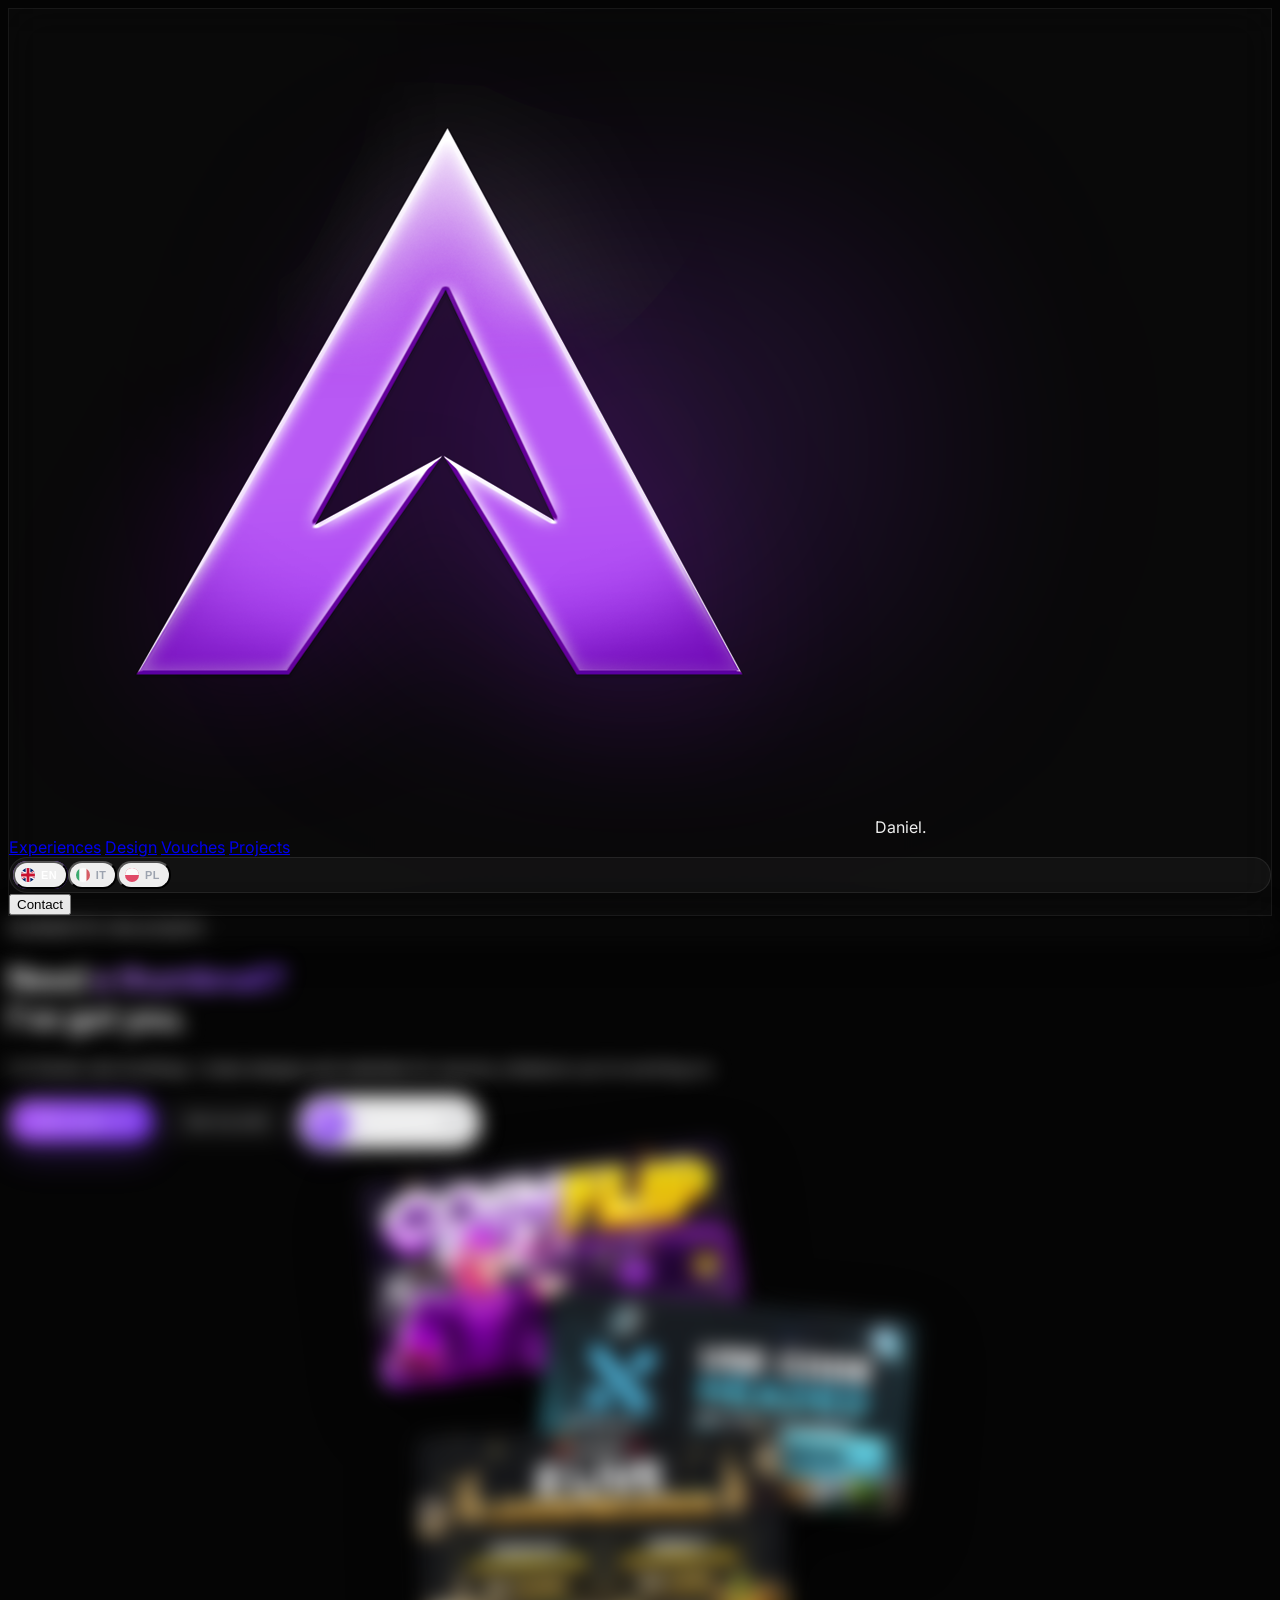
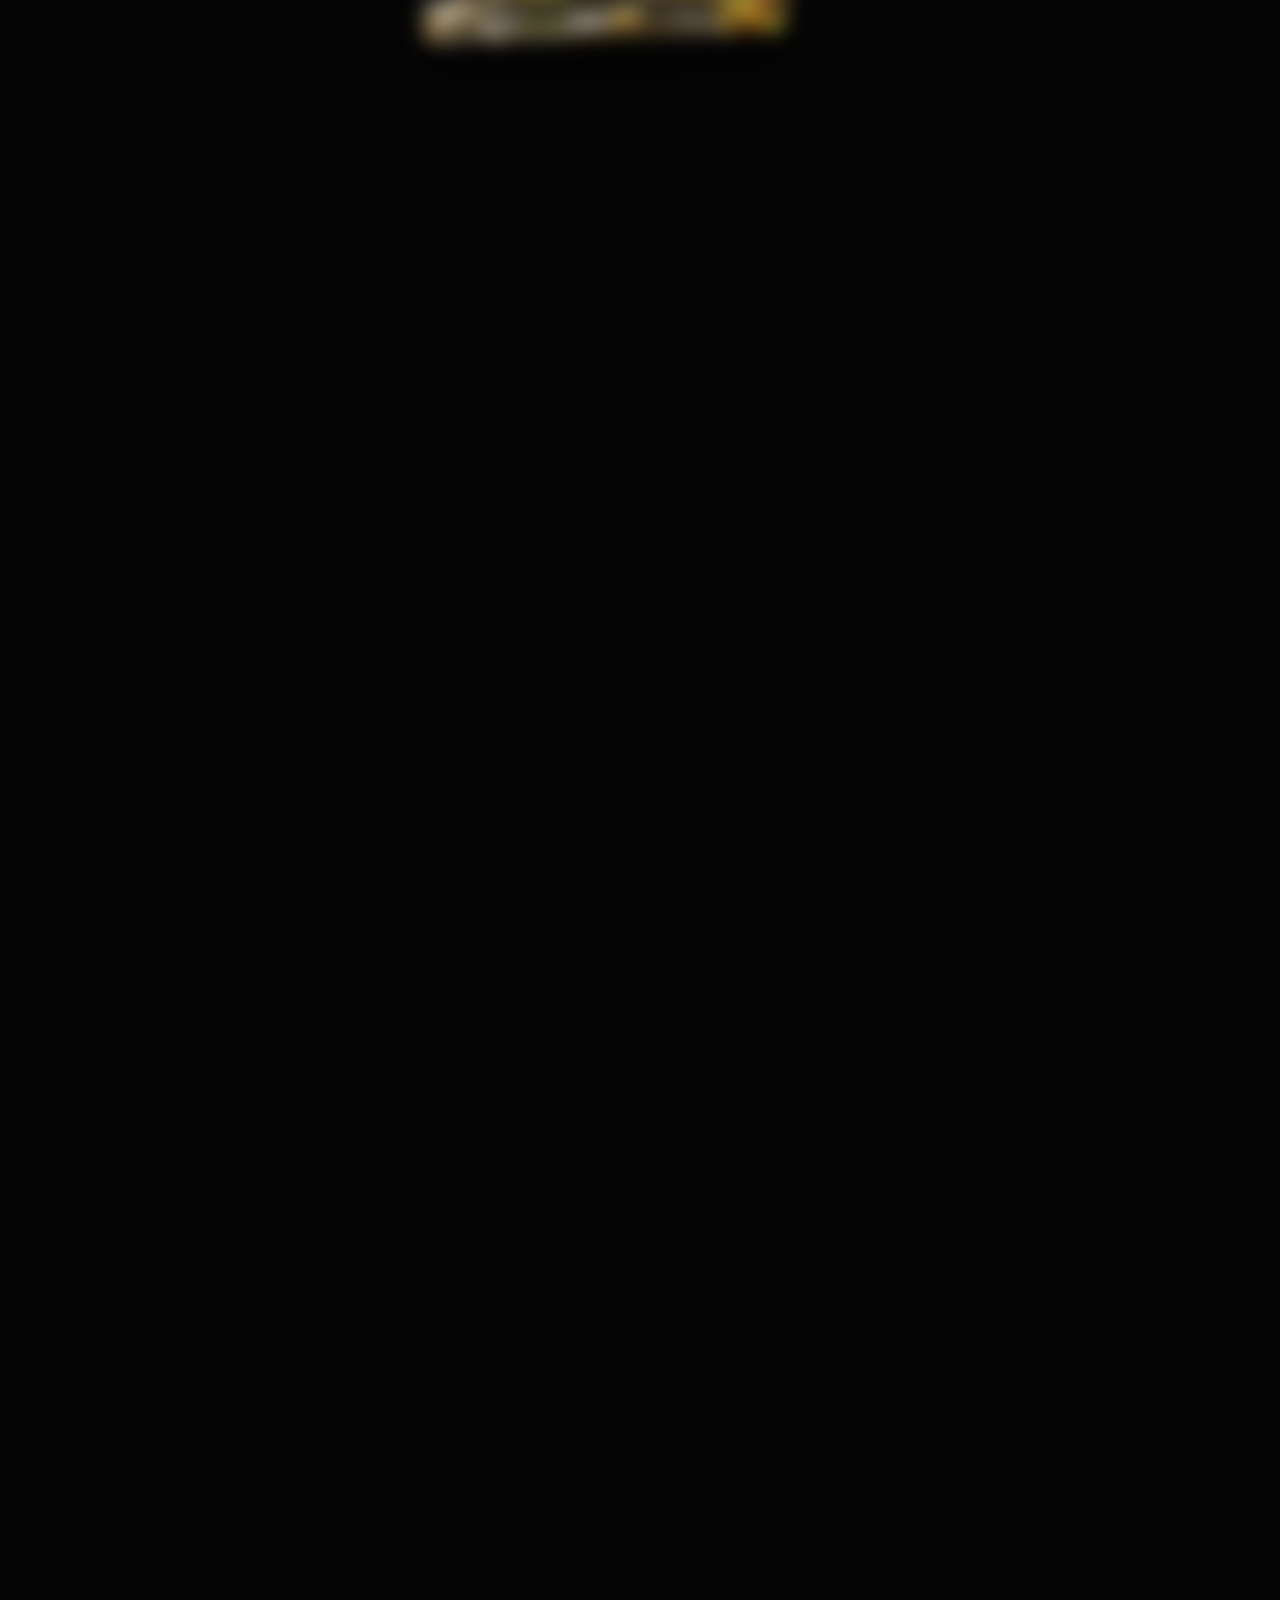
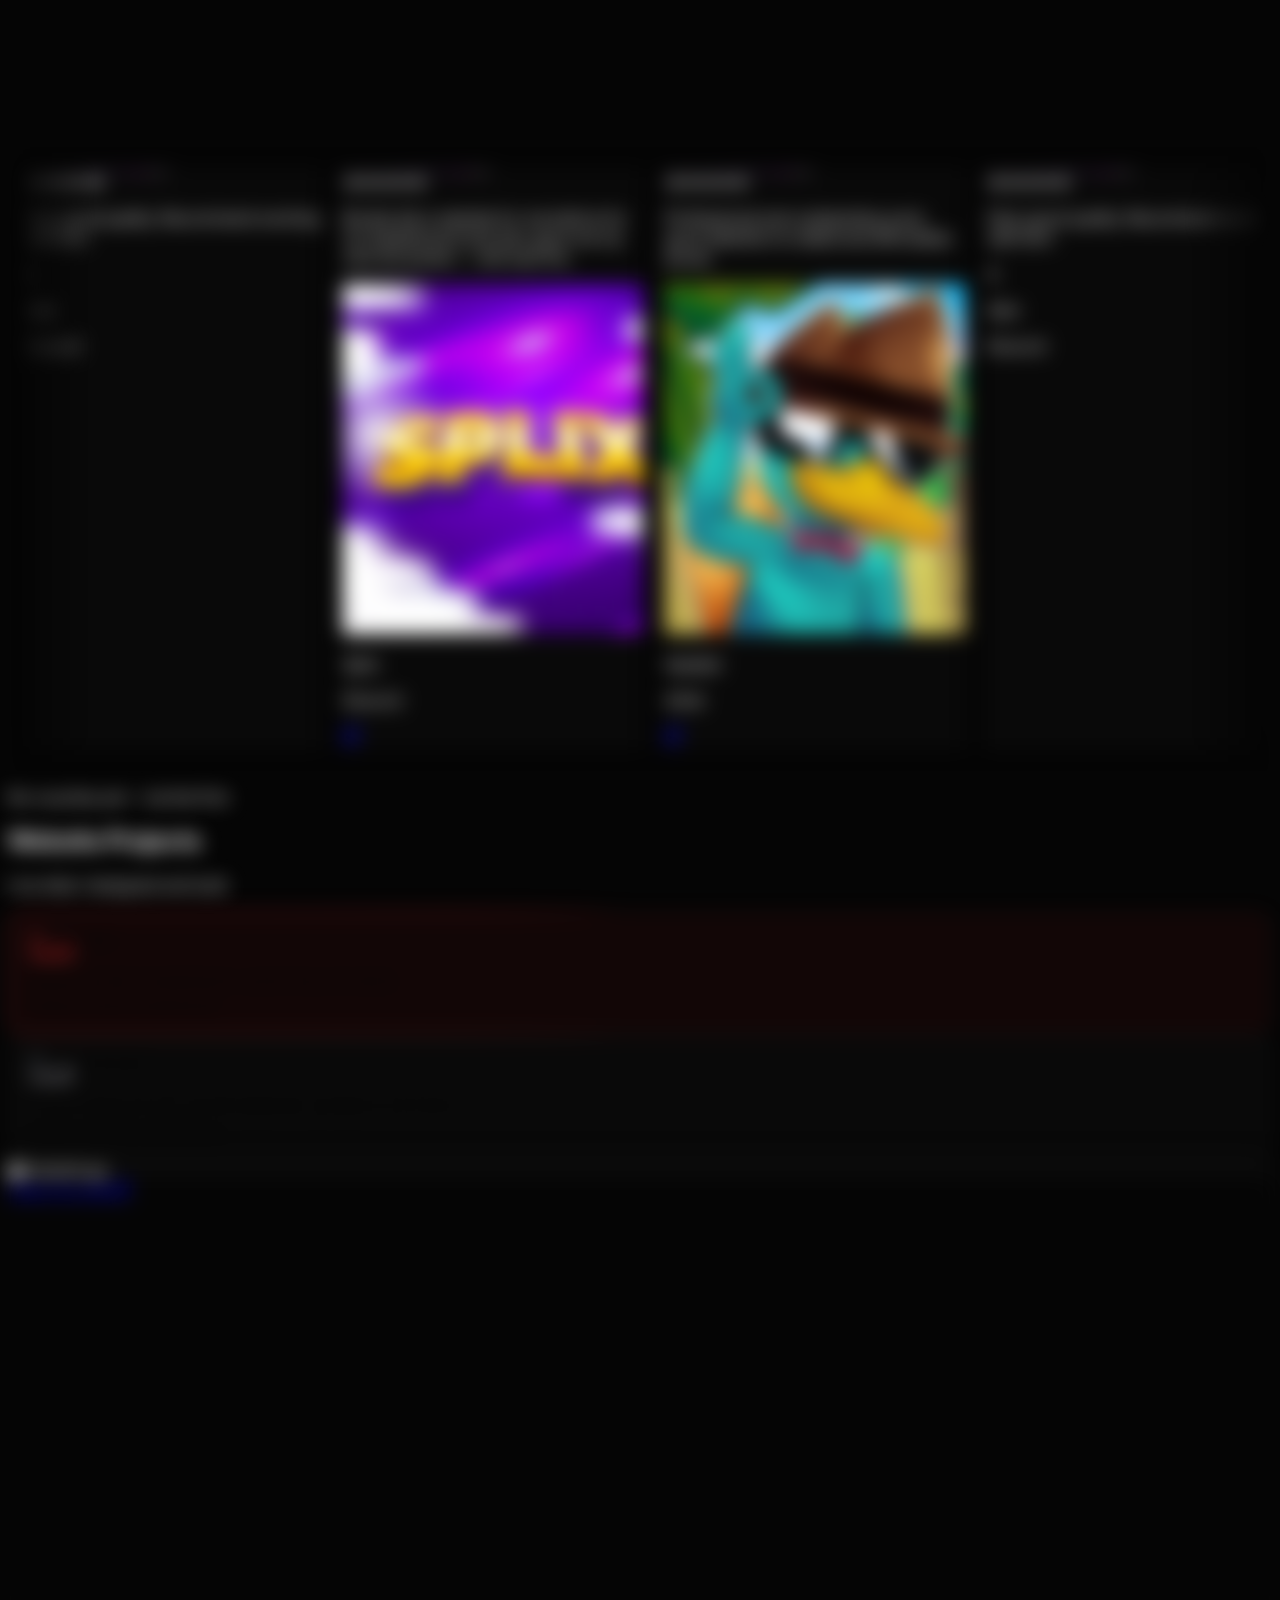
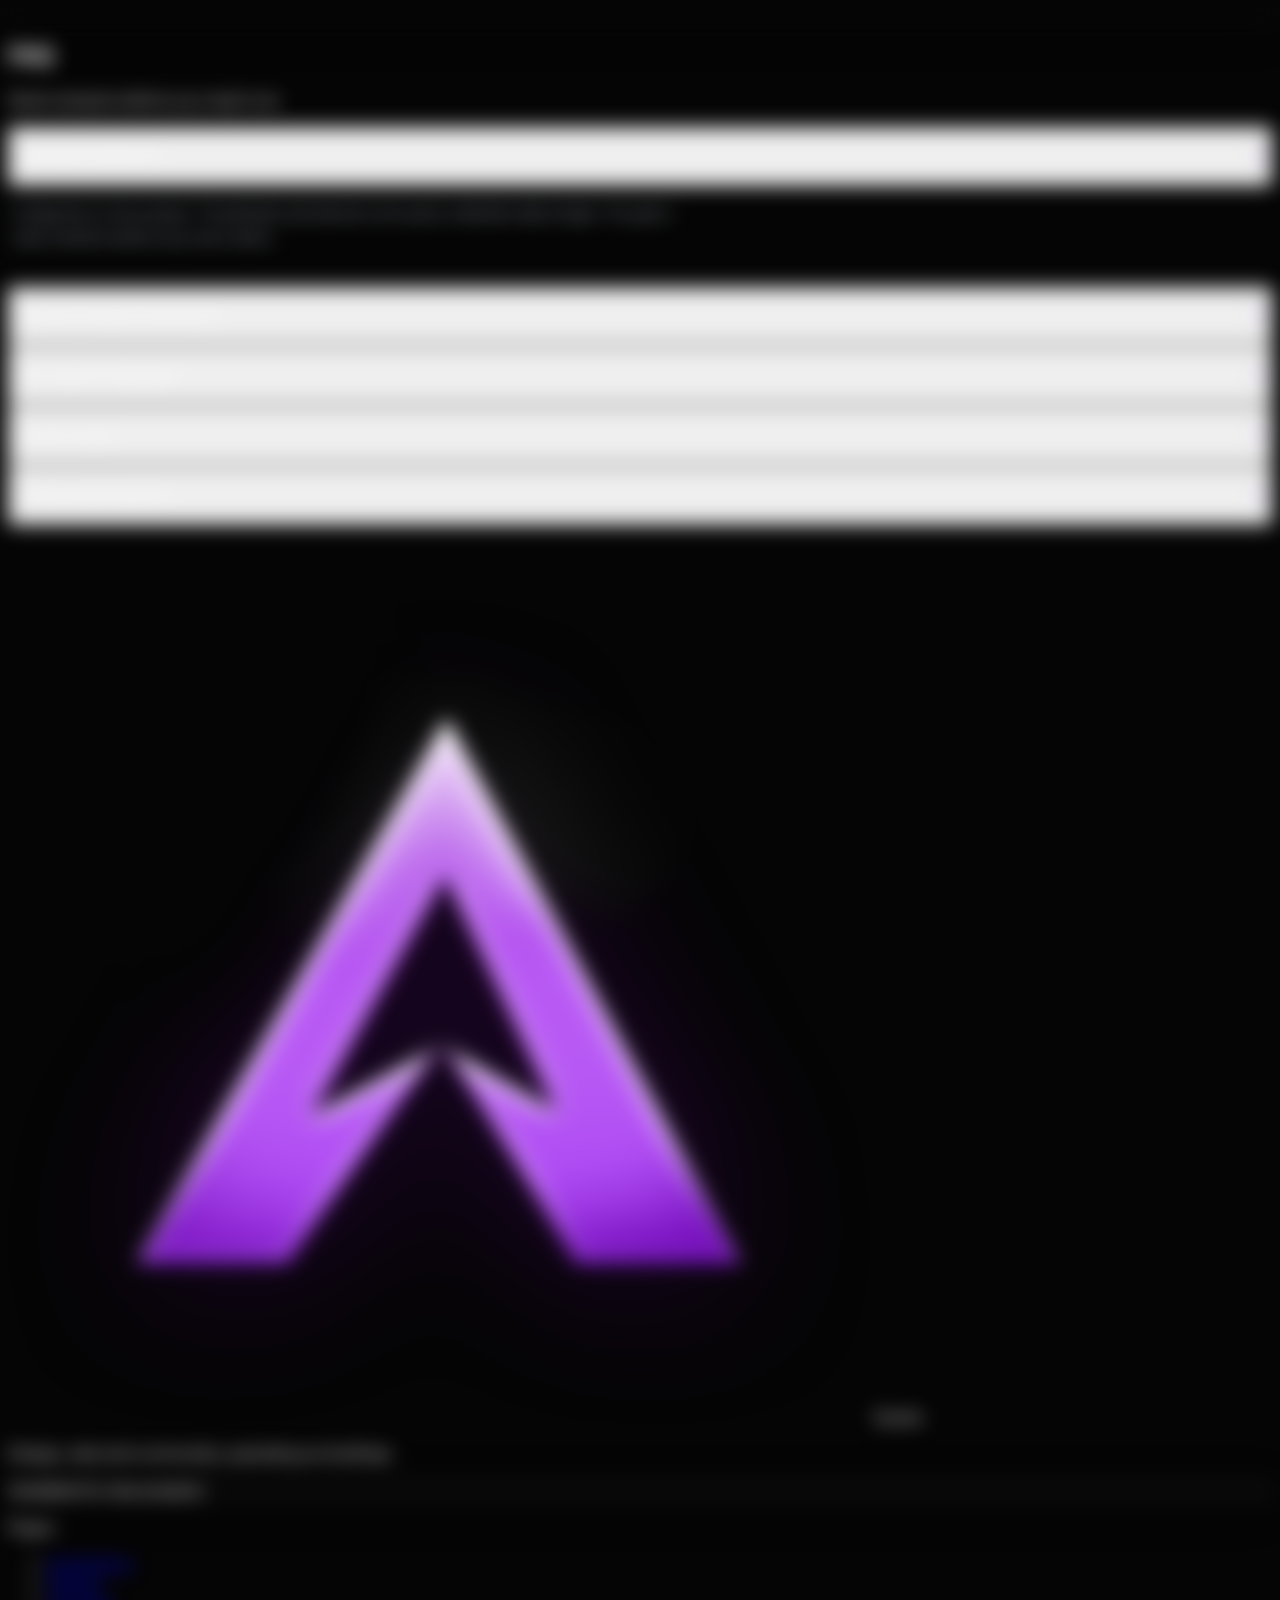
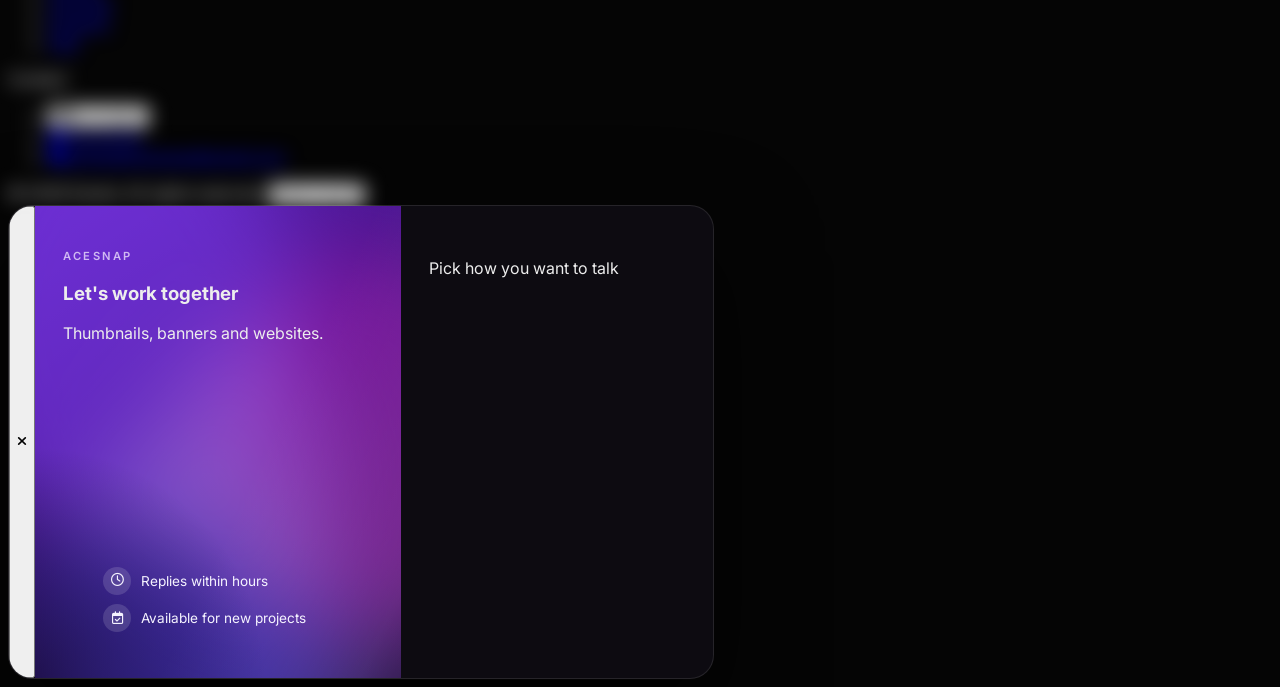
==== index.html @ 372d1d6b "Intro: gold frame reveal, shiny 3D sites title with fly-through, vouch wall" ====
<!DOCTYPE html>
<html lang="en" class="scroll-smooth">
<head>
<meta charset="UTF-8">
<meta name="viewport" content="width=device-width, initial-scale=1.0">

<title>AceSnap | Designs and websites by Daniel</title>
<meta name="description" content="Thumbnails, banners and websites for anyone. See my work and get a quote in minutes.">
<meta name="author" content="Daniel (AceSnap)">
<link rel="canonical" href="https://www.acesnapportfolio.xyz/">

<meta property="og:type" content="website">
<meta property="og:site_name" content="AceSnap">
<meta property="og:url" content="https://www.acesnapportfolio.xyz/">
<meta property="og:title" content="AceSnap | Designs and websites by Daniel">
<meta property="og:description" content="Thumbnails, banners and websites for anyone. See my work and get a quote in minutes.">
<meta property="og:image" content="https://www.acesnapportfolio.xyz/og-preview.jpg">
<meta property="og:image:secure_url" content="https://www.acesnapportfolio.xyz/og-preview.jpg">
<meta property="og:image:type" content="image/jpeg">
<meta property="og:image:width" content="1200">
<meta property="og:image:height" content="630">
<meta property="og:image:alt" content="AceSnap. Need a banner? I've got you. Thumbnails, banners and websites.">
<meta property="og:locale" content="en_US">
<meta property="og:locale:alternate" content="it_IT">
<meta property="og:locale:alternate" content="pl_PL">

<meta name="twitter:card" content="summary_large_image">
<meta name="twitter:title" content="AceSnap | Designs and websites by Daniel">
<meta name="twitter:description" content="Thumbnails, banners and websites for anyone. See my work and get a quote in minutes.">
<meta name="twitter:image" content="https://www.acesnapportfolio.xyz/og-preview.jpg">
<meta name="twitter:image:alt" content="AceSnap. Need a banner? I've got you. Thumbnails, banners and websites.">

<meta name="theme-color" content="#8b5cf6">
<link rel="icon" type="image/png" href="./acesnaplogonoouter.png">
<link rel="apple-touch-icon" href="./acesnaplogonoouter.png">

<script src="https://cdn.tailwindcss.com"></script>
<link href="https://fonts.googleapis.com/css2?family=Inter:wght@300;400;500;600&display=swap" rel="stylesheet">
<link rel="stylesheet" href="https://cdnjs.cloudflare.com/ajax/libs/font-awesome/6.4.0/css/all.min.css">

<style>
@property --vouch-angle {
  syntax: "<angle>";
  initial-value: 0deg;
  inherits: false;
}

body {
  font-family: 'Inter', sans-serif;
  background-color: #050505;
  color: #ededed;
  overflow-x: hidden;
}

.ambient-glow {
  position: fixed;
  top: 20%;
  left: 50%;
  transform: translateX(-50%);
  width: 80vw;
  height: 60vh;
  background: radial-gradient(circle, rgba(168,85,247,.18) 0%, rgba(126,34,206,.12) 40%, rgba(0,0,0,0) 70%);
  filter: blur(90px);
  z-index: -1;
  pointer-events: none;
}

.glass {
  background: rgba(255,255,255,.02);
  backdrop-filter: blur(20px);
  -webkit-backdrop-filter: blur(20px);
  border: 1px solid rgba(255,255,255,.06);
  box-shadow: 0 8px 32px 0 rgba(0,0,0,.3);
  transition: all .3s ease;
}

.glass-hover:hover {
  background: rgba(255,255,255,.04);
  border: 1px solid rgba(168,85,247,.25);
}

.text-gradient {
  background: linear-gradient(to right, #c084fc, #7c3aed);
  -webkit-background-clip: text;
  -webkit-text-fill-color: transparent;
}

.prevent-scroll-bleed { overscroll-behavior: contain; }

.reveal {
  opacity: 0;
  filter: blur(10px);
  transform: translateY(28px) scale(.97);
  transition: opacity .7s cubic-bezier(.22,1,.36,1), filter .7s cubic-bezier(.22,1,.36,1), transform .7s cubic-bezier(.22,1,.36,1);
  will-change: opacity, filter, transform;
}

.reveal.in-view {
  opacity: 1;
  filter: blur(0px);
  transform: translateY(0) scale(1);
}

.nav-link.active { color: #fff; }

.vouch-mask {
  position: relative;
  overflow: hidden;
  -webkit-mask-image: linear-gradient(to right, transparent, black 7%, black 93%, transparent);
  mask-image: linear-gradient(to right, transparent, black 7%, black 93%, transparent);
  cursor: grab;
  touch-action: pan-y;
  user-select: none;
  -webkit-user-select: none;
}

.vouch-mask.dragging { cursor: grabbing; }

.vouch-track {
  display: flex;
  gap: 1.25rem;
  width: max-content;
  padding: 1.5rem;
  will-change: transform;
}

.vouch-card {
  position: relative;
  overflow: hidden;
  width: 300px;
  flex: 0 0 300px;
  isolation: isolate;
  transform-origin: center center;
  transition: transform .45s cubic-bezier(.22,1,.36,1), background .35s ease, box-shadow .35s ease;
}

.vouch-card::after {
  content: "";
  position: absolute;
  inset: -1px;
  border-radius: inherit;
  padding: 1.5px;
  background: conic-gradient(from var(--vouch-angle),
    transparent 0deg,
    transparent 318deg,
    rgba(168,85,247,.04) 330deg,
    rgba(168,85,247,.20) 340deg,
    rgba(192,132,252,.65) 348deg,
    rgba(217,70,239,.95) 354deg,
    rgba(255,255,255,1) 358deg,
    rgba(192,132,252,.45) 360deg);
  -webkit-mask: linear-gradient(#fff 0 0) content-box, linear-gradient(#fff 0 0);
  -webkit-mask-composite: xor;
  mask: linear-gradient(#fff 0 0) content-box, linear-gradient(#fff 0 0);
  mask-composite: exclude;
  pointer-events: none;
  z-index: 20;
  animation: vouch-border-trace 4.8s linear infinite;
}

@keyframes vouch-border-trace {
  from { --vouch-angle: 0deg; }
  to { --vouch-angle: 360deg; }
}

.vouch-card:hover {
  transform: translateY(-8px) scale(1.055);
  background: rgba(255,255,255,.045);
  box-shadow: 0 20px 60px rgba(0,0,0,.45), 0 0 35px rgba(168,85,247,.10);
  z-index: 30;
}

.vouch-card:hover::after {
  background: conic-gradient(from var(--vouch-angle),
    transparent 0deg,
    transparent 315deg,
    rgba(168,85,247,.06) 328deg,
    rgba(192,132,252,.50) 340deg,
    rgba(217,70,239,1) 351deg,
    rgba(255,255,255,1) 357deg,
    rgba(192,132,252,.55) 360deg);
}

.vouch-card > * {
  position: relative;
  z-index: 5;
}

.type-word {
  display: inline-block;
  white-space: nowrap;
  text-align: left;
  vertical-align: baseline;
  transition: width .55s cubic-bezier(.65,0,.35,1);
}
.type-word::after { content: "\200b"; }

@media (max-width: 640px) {
  .type-word { display: block; margin: 0 auto; }
}

.orbit {
  --size: 300px;
  position: relative;
  width: var(--size);
  height: var(--size);
  margin: 0 auto;
}
.orbit svg { position: absolute; inset: 0; width: 100%; height: 100%; overflow: visible; }
.orbit-arc { transition: stroke-dashoffset 1s cubic-bezier(.65,0,.35,1); }
.orbit-dot { fill: #27272a; stroke: rgba(255,255,255,.18); stroke-width: 1; transition: fill .4s ease, stroke .4s ease, filter .4s ease; }
.orbit-dot.done { fill: #7c3aed; stroke: #a855f7; }
.orbit-dot.active { fill: #e879f9; stroke: #f5d0fe; filter: drop-shadow(0 0 6px rgba(232,121,249,.95)); }
.orbit-node {
  position: absolute;
  padding: .35rem .5rem;
  font-size: .75rem;
  font-weight: 500;
  letter-spacing: .12em;
  color: #6b7280;
  background: none;
  border: 0;
  cursor: pointer;
  white-space: nowrap;
  transition: color .4s ease;
}
.orbit-node:hover { color: #d1d5db; }
.orbit-node:focus-visible { outline: 2px solid #c084fc; outline-offset: 2px; border-radius: 6px; }
.orbit.orbit-pointing { cursor: pointer; }
.orbit-dot { transform-box: fill-box; transform-origin: center; }
.orbit-dot.active { transform: scale(1.35); }
.orbit-dot { transition: fill .4s ease, stroke .4s ease, filter .4s ease, transform .4s cubic-bezier(.22,1,.36,1); }
.orbit-node.done { color: #a1a1aa; }
.orbit-node.active { color: #fff; }
.orbit-node[data-step="0"] { left: 50%; bottom: 100%; transform: translate(-50%, -10px); }
.orbit-node[data-step="1"] { left: 100%; top: 50%; transform: translate(10px, -50%); }
.orbit-node[data-step="2"] { left: 50%; top: 100%; transform: translate(-50%, 10px); }
.orbit-node[data-step="3"] { right: 100%; top: 50%; transform: translate(-10px, -50%); }
.orbit-center {
  position: absolute;
  inset: 18%;
  display: flex;
  flex-direction: column;
  align-items: center;
  justify-content: center;
  text-align: center;
  transition: opacity .35s ease, transform .35s ease, filter .35s ease;
}
.orbit-center.swap { opacity: 0; transform: translateY(8px); filter: blur(4px); }
.orbit-icon {
  width: 52px;
  height: 52px;
  border-radius: 16px;
  display: grid;
  place-items: center;
  margin-bottom: .9rem;
  color: #fff;
  font-size: 1.25rem;
  background: linear-gradient(135deg, #7c3aed, #d946ef);
  box-shadow: 0 0 32px rgba(217,70,239,.45);
}

@media (max-width: 640px) {
  .orbit { --size: 230px; }
  .orbit-center { inset: 11%; }
  .orbit-icon { width: 40px; height: 40px; border-radius: 12px; font-size: 1rem; margin-bottom: .6rem; }
  .orbit-node { font-size: .65rem; letter-spacing: .08em; }
}

@media (min-width: 1024px) and (max-width: 1199px) {
  .orbit { --size: 260px; }
}

.exp-tabs {
  position: relative;
  display: grid;
  grid-template-columns: repeat(3, minmax(0, 1fr));
  padding: 4px;
  margin-bottom: 14px;
  border-radius: 999px;
  background: rgba(255,255,255,.03);
  border: 1px solid rgba(255,255,255,.07);
}
.exp-tab {
  position: relative;
  z-index: 1;
  padding: .55rem .5rem;
  border-radius: 999px;
  font-size: .8rem;
  font-weight: 500;
  color: #9ca3af;
  background: transparent;
  border: 0;
  cursor: pointer;
  white-space: nowrap;
  transition: color .3s ease;
}
.exp-tab:hover { color: #e5e7eb; }
.exp-tab.active { color: #fff; }
.exp-tab:focus-visible { outline: 2px solid #c084fc; outline-offset: 2px; }
.exp-tab-pill {
  position: absolute;
  top: 4px;
  bottom: 4px;
  left: 4px;
  width: 0;
  border-radius: 999px;
  background: linear-gradient(90deg, rgba(168,85,247,.55), rgba(217,70,239,.45));
  border: 1px solid rgba(232,121,249,.45);
  box-shadow: 0 0 22px rgba(168,85,247,.3);
  transition: transform .5s cubic-bezier(.65,0,.35,1), width .5s cubic-bezier(.65,0,.35,1);
}
.exp-card {
  position: relative;
  overflow: hidden;
  padding: 1.5rem;
  border-radius: 1.25rem;
  background: linear-gradient(160deg, rgba(88,28,135,.28), rgba(10,8,16,.85) 60%);
  border: 1px solid rgba(168,85,247,.2);
  min-height: 13.5rem;
}
.exp-panel { transition: opacity .3s ease, transform .3s ease, filter .3s ease; }
.exp-panel.leaving { opacity: 0; transform: translateY(8px); filter: blur(4px); }
.exp-icon {
  flex: 0 0 auto;
  width: 44px;
  height: 44px;
  border-radius: 14px;
  display: grid;
  place-items: center;
  color: #fff;
  background: linear-gradient(135deg, #7c3aed, #d946ef);
  box-shadow: 0 0 24px rgba(217,70,239,.35);
}
.tool-chip {
  width: 36px;
  height: 36px;
  display: inline-grid;
  place-items: center;
  border-radius: 10px;
  color: #e5e7eb;
  background: rgba(255,255,255,.05);
  border: 1px solid rgba(255,255,255,.08);
  transition: transform .25s ease, border-color .25s ease, background .25s ease;
}
.tool-chip img, .tool-chip svg { width: 20px; height: 20px; object-fit: contain; }
.tool-chip:hover, .tool-chip:focus-visible { transform: translateY(-3px); border-color: rgba(192,132,252,.6); background: rgba(168,85,247,.1); outline: none; }
.tool-chip { position: relative; }
.tool-chip::after {
  content: attr(data-tip);
  position: absolute;
  left: 50%;
  bottom: calc(100% + 10px);
  transform: translate(-50%, 4px);
  padding: .3rem .6rem;
  border-radius: .5rem;
  font-size: .72rem;
  font-weight: 500;
  white-space: nowrap;
  color: #fff;
  background: #1a1325;
  border: 1px solid rgba(192,132,252,.35);
  box-shadow: 0 8px 24px rgba(0,0,0,.45);
  opacity: 0;
  pointer-events: none;
  transition: opacity .2s ease, transform .2s ease;
  z-index: 20;
}
.tool-chip::before {
  content: "";
  position: absolute;
  left: 50%;
  bottom: calc(100% + 5px);
  width: 8px;
  height: 8px;
  background: #1a1325;
  border-right: 1px solid rgba(192,132,252,.35);
  border-bottom: 1px solid rgba(192,132,252,.35);
  transform: translate(-50%, 4px) rotate(45deg);
  opacity: 0;
  pointer-events: none;
  transition: opacity .2s ease, transform .2s ease;
  z-index: 21;
}
.tool-chip:hover::after, .tool-chip:focus-visible::after { opacity: 1; transform: translate(-50%, 0); }
.tool-chip:hover::before, .tool-chip:focus-visible::before { opacity: 1; transform: translate(-50%, 0) rotate(45deg); }

@media (max-width: 400px) {
  .exp-tab { font-size: .72rem; padding: .5rem .25rem; }
}

.spotlight { position: relative; }
.spotlight::before {
  content: "";
  position: absolute;
  inset: 0;
  border-radius: inherit;
  pointer-events: none;
  z-index: 1;
  opacity: 0;
  transition: opacity .35s ease;
  background: radial-gradient(280px circle at var(--sx, 50%) var(--sy, 50%), rgba(168,85,247,.15), transparent 60%);
}
.spotlight:hover::before { opacity: 1; }
.spotlight-ring {
  position: absolute;
  inset: 0;
  border-radius: inherit;
  padding: 1px;
  pointer-events: none;
  z-index: 2;
  opacity: 0;
  transition: opacity .35s ease;
  background: radial-gradient(200px circle at var(--sx, 50%) var(--sy, 50%), rgba(232,121,249,.95), rgba(168,85,247,.35) 40%, transparent 65%);
  -webkit-mask: linear-gradient(#000 0 0) content-box, linear-gradient(#000 0 0);
  -webkit-mask-composite: xor;
  mask: linear-gradient(#000 0 0) content-box, linear-gradient(#000 0 0);
  mask-composite: exclude;
}
.spotlight:hover > .spotlight-ring { opacity: 1; }

.dot-grid {
  position: absolute;
  top: 0;
  bottom: 0;
  left: 50%;
  width: 100vw;
  transform: translateX(-50%);
  z-index: -1;
  pointer-events: none;
  overflow: hidden;
  -webkit-mask-image: linear-gradient(to bottom, #000 65%, transparent);
  mask-image: linear-gradient(to bottom, #000 65%, transparent);
}
.dot-grid canvas { display: block; width: 100%; height: 100%; }

.scroll-progress {
  position: absolute;
  left: 0;
  right: 0;
  bottom: 0;
  height: 2px;
  transform-origin: left;
  transform: scaleX(0);
  background: linear-gradient(90deg, #7c3aed, #c084fc, #e879f9);
  box-shadow: 0 0 10px rgba(217,70,239,.8);
  pointer-events: none;
}

.gal-folder { position: relative; padding: 14px 14px 16px; border-radius: 1rem; background: rgba(255,255,255,.03); border: 1px solid rgba(255,255,255,.07); cursor: pointer; text-align: left; transition: border-color .35s ease, background .35s ease, transform .35s ease; }
.gal-folder:hover, .gal-folder:focus-visible { transform: translateY(-3px); border-color: rgba(168,85,247,.45); background: rgba(168,85,247,.06); outline: none; }
.gal-fan { position: relative; height: 140px; margin-bottom: 14px; }
.gal-fan img { position: absolute; left: 50%; top: 14px; width: min(66%, 11.5rem); aspect-ratio: 16 / 10; object-fit: cover; border-radius: .6rem; box-shadow: 0 10px 24px rgba(0,0,0,.55); transition: transform .5s cubic-bezier(.22,1,.36,1); transform: translateX(-50%) rotate(var(--r, 0deg)); }
.gal-folder:hover .gal-fan img, .gal-folder:focus-visible .gal-fan img { transform: translateX(calc(-50% + var(--dx, 0px))) translateY(-6px) rotate(calc(var(--r, 0deg) * 2)); }
@media (max-width: 640px) { .gal-fan { height: 90px; } .gal-fan img { top: 8px; } }

@property --gal-a { syntax: '<angle>'; initial-value: 0deg; inherits: false; }
.gal-open-btn { display: inline-flex; align-items: center; gap: .6rem; padding: .75rem 1.4rem; border-radius: 999px; font-size: .9rem; font-weight: 500; color: #fff; border: 1.5px solid transparent; background: linear-gradient(#0c0a10, #0c0a10) padding-box, conic-gradient(from var(--gal-a), rgba(255,255,255,.1) 0 66%, #c084fc 82%, #ffffff 89%, rgba(255,255,255,.1)) border-box; animation: galShimmer 3s linear infinite; transition: transform .3s cubic-bezier(.22,1,.36,1); }
.gal-open-btn:hover { transform: translateY(-2px); background: linear-gradient(#17121f, #17121f) padding-box, conic-gradient(from var(--gal-a), rgba(255,255,255,.14) 0 66%, #c084fc 82%, #ffffff 89%, rgba(255,255,255,.14)) border-box; }
@keyframes galShimmer { to { --gal-a: 360deg; } }
.slot-open-btn { display: inline-flex; align-items: center; gap: .6rem; padding: .75rem 1.4rem; border-radius: 999px; font-size: .9rem; font-weight: 500; color: #fff; border: 1.5px solid transparent; background: linear-gradient(#0c0a10, #0c0a10) padding-box, conic-gradient(from var(--gal-a), rgba(255,255,255,.1) 0 66%, #f59e0b 82%, #fde68a 89%, rgba(255,255,255,.1)) border-box; animation: galShimmer 3s linear infinite; animation-delay: -1.5s; transition: transform .3s cubic-bezier(.22,1,.36,1); }
.slot-open-btn:hover { transform: translateY(-2px); background: linear-gradient(#17130b, #17130b) padding-box, conic-gradient(from var(--gal-a), rgba(255,255,255,.14) 0 66%, #f59e0b 82%, #fde68a 89%, rgba(255,255,255,.14)) border-box; }
.slot-open-btn i { color: #fbbf24; transition: transform .5s cubic-bezier(.22,1,.36,1); }
.slot-open-btn:hover i { transform: rotate(-20deg) scale(1.1); }
.slot-modal { position: fixed; inset: 0; z-index: 90; display: flex; flex-direction: column; align-items: center; justify-content: center; padding: 4.25rem 1rem 1.75rem; background: #050506; opacity: 0; pointer-events: none; transition: opacity .3s ease; overflow: hidden; }
.slot-modal.open { opacity: 1; pointer-events: auto; }
.slot-head { text-align: center; transform: translateY(10px); opacity: 0; transition: transform .6s cubic-bezier(.22,1,.36,1) .05s, opacity .5s ease .05s; }
.slot-modal.open .slot-head { transform: none; opacity: 1; }
.slot-head h2 { color: #fff; font-size: clamp(1.5rem, 3vw, 2rem); font-weight: 600; letter-spacing: -.02em; }
.slot-head p { color: #9ca3af; font-size: .925rem; margin-top: .35rem; }
.slot-stage { position: absolute; inset: 0; z-index: 0; }
.slot-space { position: relative; z-index: 1; flex: 1 1 auto; width: 100%; min-height: 200px; max-height: 600px; pointer-events: none; }
.slot-head, .slot-actions { position: relative; z-index: 2; display: flex; flex-direction: column; align-items: center; gap: .7rem; }
.slot-close, .slot-sound { z-index: 3; }
.slot-stage canvas { position: relative; z-index: 1; display: block; width: 100%; height: 100%; touch-action: manipulation; opacity: 0; transition: opacity .3s ease; }
.slot-modal.ready .slot-stage canvas { opacity: 1; }
.slot-fx { position: absolute; left: 50%; top: 50%; width: 0; height: 0; pointer-events: none; mix-blend-mode: screen; }
.slot-aura { position: absolute; left: -38vmin; top: -30vmin; width: 76vmin; height: 60vmin; border-radius: 50%; background: radial-gradient(closest-side, rgba(251,191,36,.16), rgba(245,158,11,.06) 55%, transparent); opacity: 0; transform: scale(.3); }
@keyframes slotAura { 0% { opacity: 0; transform: scale(.3); } 55% { opacity: 1; transform: scale(1.15); } 100% { opacity: .85; transform: scale(1); } }
@keyframes slotBreath { 50% { opacity: .6; transform: scale(.95); } }
.slot-sound { position: absolute; top: 1rem; left: 1rem; }
.slot-lights { position: absolute; inset: 0; z-index: 1; pointer-events: none; overflow: hidden; mix-blend-mode: screen; }
.slot-beam { position: absolute; top: -10%; width: 90vmax; height: 125vh; margin-left: -45vmax; background: conic-gradient(from 0deg at 50% 0%, transparent 0deg 167deg, rgba(255,236,196,0) 167deg, rgba(255,236,196,.20) 175deg, rgba(255,240,210,.26) 180deg, rgba(255,236,196,.20) 185deg, rgba(255,236,196,0) 193deg, transparent 193deg 360deg); -webkit-mask-image: linear-gradient(to bottom, #000 0%, rgba(0,0,0,.7) 45%, transparent 88%); mask-image: linear-gradient(to bottom, #000 0%, rgba(0,0,0,.7) 45%, transparent 88%); transform-origin: 50% 0; opacity: 0; will-change: transform, opacity; }
.slot-beam.b1 { left: 12%; --a0: -48deg; --a1: -24deg; }
.slot-beam.b2 { left: 50%; --a0: 0deg; --a1: 0deg; background: conic-gradient(from 0deg at 50% 0%, transparent 0deg 165deg, rgba(168,85,247,0) 165deg, rgba(196,160,255,.14) 175deg, rgba(196,160,255,.18) 180deg, rgba(196,160,255,.14) 185deg, rgba(168,85,247,0) 195deg, transparent 195deg 360deg); }
.slot-beam.b3 { left: 88%; --a0: 48deg; --a1: 24deg; }
.slot-modal.intro .slot-beam { animation: slotBeamIn 1.3s cubic-bezier(.22,1,.36,1) .35s forwards, slotBeamSway 7s ease-in-out 1.65s infinite alternate; }
.slot-modal.intro .slot-beam.b2 { animation: slotBeamCenter 1.6s ease .9s forwards; }
.slot-modal.intro .slot-beam.b3 { animation-delay: .45s, 1.75s; animation-direction: normal, alternate-reverse; }
@keyframes slotBeamIn { 0% { opacity: 0; transform: rotate(var(--a0)); } 100% { opacity: 1; transform: rotate(var(--a1)); } }
@keyframes slotBeamSway { from { opacity: 1; transform: rotate(var(--a1)); } to { opacity: .75; transform: rotate(calc(var(--a1) * .55)); } }
@keyframes slotBeamCenter { 0% { opacity: 0; } 40% { opacity: 1; } 100% { opacity: .55; } }
.slot-bokeh { position: absolute; inset: 0; opacity: 0; transition: opacity 1.2s ease .6s; }
.slot-modal.intro .slot-bokeh { opacity: 1; }
.slot-bokeh i { position: absolute; bottom: -10%; width: var(--s); height: var(--s); border-radius: 50%; background: radial-gradient(closest-side, var(--c), transparent); opacity: 0; animation: slotBokeh var(--d) linear var(--dl) infinite; will-change: transform, opacity; }
@keyframes slotBokeh { 0% { transform: translate3d(0,0,0); opacity: 0; } 15% { opacity: var(--o); } 85% { opacity: var(--o); } 100% { transform: translate3d(var(--dx), -120vh, 0); opacity: 0; } }
.slot-floor { position: absolute; left: -42vmin; top: 9vmin; width: 84vmin; height: 16vmin; border-radius: 50%; background: radial-gradient(closest-side, rgba(251,191,36,.38), rgba(245,158,11,.10) 55%, transparent); opacity: 0; transform: scaleX(.2); }
.slot-modal.intro .slot-aura { animation: slotAura 1.6s cubic-bezier(.22,1,.36,1) .9s forwards, slotBreath 4s ease-in-out 2.5s infinite; }
.slot-modal.landed .slot-floor { animation: slotFloor 1.4s cubic-bezier(.22,1,.36,1) forwards, slotBreath 5s ease-in-out 1.4s infinite; }
@keyframes slotFloor { 0% { opacity: 0; transform: scaleX(.2); } 35% { opacity: 1; transform: scaleX(1.1); } 100% { opacity: .75; transform: scaleX(1); } }
.slot-actions { display: flex; flex-wrap: wrap; align-items: center; justify-content: center; gap: .75rem; min-height: 3.25rem; }
.slot-pull { display: inline-flex; align-items: center; gap: .55rem; padding: .85rem 1.6rem; border-radius: 999px; font-size: .925rem; font-weight: 600; color: #2a1300; background: linear-gradient(180deg, #fde68a, #f59e0b); box-shadow: 0 10px 30px rgba(245,158,11,.25), inset 0 1px 0 rgba(255,255,255,.6); transition: transform .25s cubic-bezier(.22,1,.36,1), filter .25s, opacity .25s; }
.slot-pull:hover { transform: translateY(-2px); filter: brightness(1.06); }
.slot-pull:active { transform: translateY(1px); }
.slot-pull[aria-busy="true"] { opacity: .55; pointer-events: none; }
.slot-burst { position: absolute; left: 50%; top: 50%; z-index: 2; pointer-events: none; }
.slot-burst i { position: absolute; width: var(--s); height: var(--s); border-radius: 2px; background: var(--c); animation: slotBurst 1.1s cubic-bezier(.15,.7,.3,1) forwards; }
@keyframes slotBurst { 0% { transform: translate(0,0) rotate(0); opacity: 1; } 100% { transform: translate(var(--x), var(--y)) rotate(var(--r)); opacity: 0; } }
.slot-close { position: absolute; top: 1rem; right: 1rem; }
.slot-progress { display: flex; align-items: center; gap: .65rem; padding: .45rem .55rem .45rem .9rem; border-radius: 999px; background: rgba(255,255,255,.04); border: 1px solid rgba(255,255,255,.1); color: #e4e4e7; font-size: .8rem; transition: background .2s, border-color .2s; }
.slot-progress:hover { background: rgba(251,191,36,.08); border-color: rgba(251,191,36,.4); }
.slot-progress > i { color: #fbbf24; }
.slot-progress b { color: #fff; font-weight: 600; }
.sp-bar { position: relative; width: 84px; height: 6px; border-radius: 999px; background: rgba(255,255,255,.08); overflow: hidden; }
.sp-bar i { position: absolute; inset: 0 auto 0 0; width: 0; border-radius: inherit; background: linear-gradient(90deg, #f59e0b, #fde68a); transition: width .8s cubic-bezier(.22,1,.36,1); }
.sp-left { color: #a1a1aa; }
.sp-go { padding: .3rem .7rem; border-radius: 999px; background: rgba(255,255,255,.08); color: #fff; font-weight: 500; }
.slot-progress.done { border-color: rgba(251,191,36,.55); }
.slot-progress.done .sp-left { color: #fde68a; }

.ac-card { --w: 240px; --rx: 0deg; --ry: 0deg; --mx: 50%; --my: 50%; --o: 0; position: relative; width: var(--w); aspect-ratio: 16 / 10; border-radius: calc(var(--w) * .045); transform-style: preserve-3d; transform: rotateX(var(--rx)) rotateY(var(--ry)); transition: transform .6s cubic-bezier(.22,1,.36,1); font-size: calc(var(--w) * .056); line-height: 1.3; text-align: left; }
.ac-card.tilting { transition: transform .1s linear; }
.ac-face { position: absolute; inset: 0; border-radius: inherit; overflow: hidden; -webkit-backface-visibility: hidden; backface-visibility: hidden; box-shadow: 0 1.4em 3em -0.6em rgba(0,0,0,.75), 0 0 0 1px rgba(0,0,0,.4); }
.ac-front { padding: 2.4%; background: var(--frame); }
.r-common { --frame: linear-gradient(150deg, #fafafa, #a1a1aa 30%, #e4e4e7 52%, #71717a 78%, #d4d4d8); --acc: #e4e4e7; --holo: .12; --gems: 1; }
.r-rare { --frame: linear-gradient(150deg, #fff7d6, #f59e0b 30%, #fde68a 52%, #b45309 78%, #fcd34d); --acc: #fbbf24; --holo: .3; --gems: 2; }
.r-epic { --frame: linear-gradient(150deg, #f5f3ff, #8b5cf6 30%, #ddd6fe 52%, #5b21b6 78%, #c4b5fd); --acc: #c4b5fd; --holo: .45; --gems: 3; }
.r-legendary { --frame: conic-gradient(from 200deg at 50% 50%, #f9a8d4, #fde68a, #86efac, #67e8f9, #c4b5fd, #f9a8d4); --acc: #fde68a; --holo: .62; --gems: 4; }
.ac-img { position: relative; height: 100%; border-radius: calc(var(--w) * .03); overflow: hidden; background: #0c0a10; box-shadow: inset 0 0 0 1px rgba(255,255,255,.08); }
.ac-img img { position: absolute; inset: 0; width: 100%; height: 100%; }
.ac-img .ac-bgimg { object-fit: cover; filter: blur(14px) brightness(.5) saturate(1.2); transform: scale(1.15); }
.ac-img .ac-fgimg { object-fit: contain; }
.ac-holo { position: absolute; inset: 0; border-radius: inherit; pointer-events: none; mix-blend-mode: color-dodge; opacity: calc(var(--holo) * (.55 + var(--o) * .9)); background: repeating-linear-gradient(115deg, rgba(255,119,168,.9) 0%, rgba(255,214,110,.9) 7%, rgba(150,255,140,.9) 14%, rgba(110,231,255,.9) 21%, rgba(178,140,255,.9) 28%, rgba(255,119,168,.9) 35%); background-size: 280% 280%; background-position: var(--mx) var(--my); transition: opacity .3s; }
.ac-holo::after { content: ""; position: absolute; inset: 0; background: repeating-linear-gradient(0deg, rgba(255,255,255,.08) 0 1px, transparent 1px 3px); mix-blend-mode: overlay; }
.ac-glare { position: absolute; inset: 0; border-radius: inherit; pointer-events: none; mix-blend-mode: overlay; opacity: calc(.25 + var(--o) * .6); background: radial-gradient(circle at var(--mx) var(--my), rgba(255,255,255,.75), rgba(255,255,255,.12) 28%, rgba(0,0,0,.25) 75%); transition: opacity .3s; }
.ac-sweep { position: absolute; inset: -20%; pointer-events: none; background: linear-gradient(105deg, transparent 38%, rgba(255,255,255,.55) 48%, rgba(255,255,255,.15) 52%, transparent 62%); transform: translateX(-120%); }
.ac-card.sweep .ac-sweep { animation: acSweep 1.1s cubic-bezier(.4,0,.2,1) .15s; }
@keyframes acSweep { to { transform: translateX(120%); } }
.ac-back { transform: rotateY(180deg); padding: 2.4%; background: linear-gradient(150deg, #fde68a, #b45309 40%, #fcd34d 60%, #92400e); }
.ac-back-in { position: relative; height: 100%; border-radius: calc(var(--w) * .03); display: flex; flex-direction: column; align-items: center; justify-content: center; gap: .45em; background: radial-gradient(70% 55% at 50% 42%, rgba(168,85,247,.45), transparent 70%), repeating-linear-gradient(45deg, rgba(255,255,255,.035) 0 .35em, transparent .35em .7em), #12081f; box-shadow: inset 0 0 0 .12em rgba(251,191,36,.45); }
.ac-back-in img { width: 18%; filter: drop-shadow(0 .4em 1em rgba(168,85,247,.6)); }
.ac-back-in b { color: #fde68a; font-weight: 800; letter-spacing: .14em; text-transform: uppercase; font-size: .8em; }
.ac-back-in small { color: #a78bfa; letter-spacing: .2em; text-transform: uppercase; font-size: .5em; }
.ac-back-no { position: absolute; top: 8%; right: 5%; color: rgba(253,230,138,.8); font-weight: 800; font-size: .7em; }
.ac-card.locked { transform: rotateY(180deg); }
.ac-card.locked .ac-back { filter: saturate(.35) brightness(.7); }
.ac-card.locked .ac-back-in img, .ac-card.locked .ac-back-in b, .ac-card.locked .ac-back-in small { display: none; }
.ac-card.locked .ac-back-q { position: absolute; inset: 0; display: flex; align-items: center; justify-content: center; color: rgba(255,255,255,.75); font-size: 2.4em; font-weight: 800; }

.slot-layer { position: absolute; inset: 0; z-index: 5; display: flex; flex-direction: column; align-items: center; background: rgba(5,5,6,.82); opacity: 0; pointer-events: none; transition: opacity .35s ease; }
.slot-layer.open { opacity: 1; pointer-events: auto; }
.slot-head, .slot-actions, .slot-lights { transition: opacity .3s ease; }
.slot-modal.layer-open .slot-head, .slot-modal.layer-open .slot-actions, .slot-modal.layer-open .slot-lights { opacity: 0; }
.slot-reveal { justify-content: center; gap: 1.1rem; padding: 4rem 1rem 1.5rem; }
.sr-glow { position: absolute; left: 50%; top: 46%; width: 70vmin; height: 70vmin; margin: -35vmin 0 0 -35vmin; border-radius: 50%; background: radial-gradient(closest-side, var(--glow, rgba(251,191,36,.35)), transparent); opacity: 0; transform: scale(.4); transition: opacity .8s ease .25s, transform 1.2s cubic-bezier(.22,1,.36,1) .25s; pointer-events: none; }
.slot-reveal.open .sr-glow { opacity: 1; transform: scale(1); }
.sr-rays { position: absolute; left: 50%; top: 46%; width: 120vmin; height: 120vmin; margin: -60vmin 0 0 -60vmin; border-radius: 50%; background: repeating-conic-gradient(from 0deg, rgba(253,230,138,.09) 0 5deg, transparent 5deg 16deg); -webkit-mask: radial-gradient(closest-side, transparent 18%, #000 30%, transparent 72%); mask: radial-gradient(closest-side, transparent 18%, #000 30%, transparent 72%); opacity: 0; pointer-events: none; transition: opacity 1s ease .4s; }
.slot-reveal.open .sr-rays { opacity: 1; animation: slotSpinRays 50s linear infinite; }
@keyframes slotSpinRays { to { transform: rotate(360deg); } }
.sr-tag { position: relative; font-size: .72rem; font-weight: 800; letter-spacing: .16em; text-transform: uppercase; padding: .4rem .9rem; border-radius: 999px; color: #2a1300; background: linear-gradient(180deg, #fde68a, #f59e0b); box-shadow: 0 8px 24px rgba(245,158,11,.35); opacity: 0; transform: translateY(-8px) scale(.9); transition: opacity .4s ease .75s, transform .5s cubic-bezier(.34,1.56,.64,1) .75s; }
.sr-tag.dupe { color: #e4e4e7; background: rgba(255,255,255,.08); border: 1px solid rgba(255,255,255,.15); box-shadow: none; }
.slot-reveal.open .sr-tag { opacity: 1; transform: none; }
.sr-stage { position: relative; perspective: 1400px; }
.sr-fly { transform-style: preserve-3d; }
.slot-reveal.open .sr-fly { animation: srFly 1.25s cubic-bezier(.2,.85,.25,1) both; }
@keyframes srFly { 0% { transform: translateY(18vh) scale(.18) rotateY(-540deg) rotateZ(-14deg); opacity: 0; } 10% { opacity: 1; } 68% { transform: translateY(-1.5vh) scale(1.05) rotateY(-6deg) rotateZ(1.5deg); } 100% { transform: none; } }
.sr-count { position: relative; color: #d4d4d8; font-size: .9rem; text-align: center; opacity: 0; transition: opacity .4s ease 1s; margin: 0; }
.sr-count b { color: #fde68a; }
.slot-reveal.open .sr-count { opacity: 1; }
.sr-actions { position: relative; display: flex; flex-wrap: wrap; justify-content: center; gap: .6rem; opacity: 0; transform: translateY(8px); transition: opacity .4s ease 1.05s, transform .5s ease 1.05s; }
.slot-reveal.open .sr-actions { opacity: 1; transform: none; }
.sr-ghost { padding: .8rem 1.25rem; border-radius: 999px; font-size: .875rem; font-weight: 500; color: #fff; background: rgba(255,255,255,.06); border: 1px solid rgba(255,255,255,.14); transition: background .2s, border-color .2s; }
.sr-ghost:hover { background: rgba(251,191,36,.12); border-color: rgba(251,191,36,.45); }
.sr-stage .ac-card { --w: min(520px, 86vw, 72vh); cursor: zoom-in; }

.slot-collection { padding: 4.25rem 1rem 2rem; overflow-y: auto; overscroll-behavior: contain; background: rgba(5,5,6,.94); }
.sc-wrap { width: min(1040px, 100%); }
.sc-head { display: flex; align-items: center; justify-content: space-between; gap: 1rem; flex-wrap: wrap; margin-bottom: 1rem; }
.sc-head h3 { color: #fff; font-size: 1.35rem; font-weight: 600; letter-spacing: -.01em; }
.sc-head p { color: #a1a1aa; font-size: .875rem; margin-top: .15rem; }
.sc-meter { display: flex; align-items: center; gap: .75rem; color: #e4e4e7; font-size: .875rem; }
.sc-meter .sp-bar { width: 160px; height: 8px; }
.sc-meter b { color: #fde68a; }
.sc-grid { display: grid; grid-template-columns: repeat(auto-fill, minmax(230px, 1fr)); gap: 1.1rem; perspective: 1400px; }
.sc-cell { display: flex; justify-content: center; }
.sc-cell .ac-card { --w: 230px; cursor: pointer; }
.sc-cell .ac-card.locked { cursor: default; }
.sc-cell.fresh .ac-card { animation: scPop .9s cubic-bezier(.34,1.56,.64,1); }
@keyframes scPop { 0% { transform: rotateY(180deg) scale(.9); } 100% { transform: none; } }
.sc-reward { display: none; margin-bottom: 1.25rem; }
.sc-reward.show { display: block; }

.slot-reward { justify-content: center; padding: 1rem; background: rgba(5,5,6,.86); }
.rw-panel { position: relative; width: min(460px, 100%); border-radius: 1.5rem; padding: 2rem 1.5rem 1.5rem; text-align: center; background: radial-gradient(120% 80% at 50% 0%, rgba(251,191,36,.18), transparent 60%), linear-gradient(180deg, #17121f, #0c0a12); border: 1px solid rgba(251,191,36,.35); box-shadow: 0 30px 80px rgba(0,0,0,.6), 0 0 60px rgba(245,158,11,.15); transform: translateY(14px) scale(.96); transition: transform .6s cubic-bezier(.34,1.56,.64,1); }
.slot-reward.open .rw-panel { transform: none; }
.rw-icon { width: 64px; height: 64px; margin: 0 auto 1rem; border-radius: 20px; display: flex; align-items: center; justify-content: center; font-size: 1.6rem; color: #2a1300; background: linear-gradient(180deg, #fde68a, #f59e0b); box-shadow: 0 12px 30px rgba(245,158,11,.4); }
.rw-panel h3 { color: #fff; font-size: 1.45rem; font-weight: 700; letter-spacing: -.02em; }
.rw-big { margin: .35rem 0 1rem; font-size: 1rem; color: #fde68a; font-weight: 600; }
.rw-code { display: flex; align-items: center; justify-content: space-between; gap: .75rem; padding: .55rem .55rem .55rem 1rem; border-radius: 999px; background: rgba(0,0,0,.35); border: 1px dashed rgba(251,191,36,.55); }
.rw-code code { color: #fff; font-size: 1.05rem; font-weight: 700; letter-spacing: .12em; }
.rw-code button { padding: .5rem .9rem; border-radius: 999px; font-size: .8rem; font-weight: 600; color: #2a1300; background: linear-gradient(180deg, #fde68a, #f59e0b); }
.rw-how { color: #a1a1aa; font-size: .875rem; line-height: 1.6; margin: 1rem 0 1.25rem; }
.rw-actions { display: flex; flex-wrap: wrap; justify-content: center; gap: .6rem; }
.sc-reward .rw-panel { width: 100%; transform: none; text-align: left; display: grid; grid-template-columns: auto 1fr; gap: 0 1.25rem; align-items: center; padding: 1.25rem 1.5rem; }
.sc-reward .rw-icon { margin: 0; grid-row: span 3; }
.sc-reward .rw-panel h3 { font-size: 1.1rem; }
.sc-reward .rw-big { margin: .1rem 0 .6rem; }
.sc-reward .rw-code { max-width: 360px; }
@media (max-width: 640px) {
  .slot-progress { font-size: .74rem; gap: .5rem; }
  .sp-bar { width: 56px; }
  .sc-grid { grid-template-columns: repeat(2, 1fr); gap: .7rem; }
  .sc-cell .ac-card { --w: min(168px, 43vw); }
  .sc-reward .rw-panel { grid-template-columns: 1fr; text-align: center; }
  .sc-reward .rw-icon { margin: 0 auto .75rem; grid-row: auto; }
  .sc-reward .rw-code { margin: 0 auto; }
}
@media (prefers-reduced-motion: reduce) {
  .slot-reveal.open .sr-fly, .sc-cell.fresh .ac-card { animation: none; }
  .ac-card.sweep .ac-sweep { animation: none; }
}
@media (max-width: 640px) { .slot-space { max-height: 42vh; } }
.gal-open-count { font-size: .72rem; color: #e9d5ff; background: rgba(255,255,255,.08); padding: .1rem .5rem; border-radius: 999px; }
.gal-modal[data-mode="folders"] #galTabs, .gal-modal[data-mode="folders"] #galGrid, .gal-modal[data-mode="folders"] #galBack { display: none; }
.gal-modal[data-mode="type"] #galFolders { display: none; }
.gal-folder { opacity: 0; transform: translateY(12px); animation: galIn .5s cubic-bezier(.22,1,.36,1) forwards; }
.gal-modal { position: fixed; inset: 0; z-index: 90; background: rgba(5,5,5,.92); backdrop-filter: blur(14px); -webkit-backdrop-filter: blur(14px); overflow-y: auto; opacity: 0; pointer-events: none; transition: opacity .3s ease; }
.gal-modal.open { opacity: 1; pointer-events: auto; }
.gal-inner { max-width: 72rem; margin: 0 auto; padding: 2.5rem 1.5rem 4rem; transform: translateY(16px); transition: transform .4s cubic-bezier(.22,1,.36,1); }
.gal-modal.open .gal-inner { transform: none; }
.gal-head { display: flex; justify-content: space-between; align-items: flex-start; gap: 1rem; margin-bottom: 1.25rem; }
.gal-close { width: 2.5rem; height: 2.5rem; flex: none; border-radius: 999px; display: flex; align-items: center; justify-content: center; color: #fff; background: rgba(255,255,255,.06); border: 1px solid rgba(255,255,255,.1); transition: background .2s; }
.gal-close:hover { background: rgba(255,255,255,.12); }
.gal-tabs { display: flex; gap: .5rem; overflow-x: auto; padding-bottom: .5rem; margin-bottom: 1.5rem; scrollbar-width: none; }
.gal-tabs::-webkit-scrollbar { display: none; }
.gal-tab { flex: none; font-size: .8rem; padding: .45rem .9rem; border-radius: 999px; color: #9ca3af; background: rgba(255,255,255,.03); border: 1px solid rgba(255,255,255,.08); transition: all .25s; }
.gal-tab:hover { color: #fff; }
.gal-tab.active { color: #fff; background: linear-gradient(90deg,#a855f7,#7c3aed); border-color: transparent; }
.gal-grid { columns: 3 18rem; column-gap: 1rem; }
.gal-item { display: block; width: 100%; margin-bottom: 1rem; break-inside: avoid; border-radius: .8rem; overflow: hidden; cursor: zoom-in; opacity: 0; transform: translateY(12px); animation: galIn .5s cubic-bezier(.22,1,.36,1) forwards; }
.gal-item img { display: block; width: 100%; height: auto; transition: transform .5s cubic-bezier(.22,1,.36,1), filter .3s; }
.gal-item:hover img { transform: scale(1.03); filter: brightness(1.08); }
@keyframes galIn { to { opacity: 1; transform: none; } }

.gal-view { position: fixed; inset: 0; z-index: 95; display: flex; align-items: center; justify-content: center; padding: 4rem 4.5rem; background: rgba(5,5,5,.96); opacity: 0; pointer-events: none; transition: opacity .25s ease; }
.gal-view.open { opacity: 1; pointer-events: auto; }
.gal-figure { margin: 0; max-width: 100%; display: flex; flex-direction: column; align-items: center; }
.gal-figure img { max-width: 100%; max-height: 78vh; border-radius: .8rem; box-shadow: 0 30px 80px rgba(0,0,0,.6); transform: scale(.96); transition: transform .35s cubic-bezier(.22,1,.36,1); }
.gal-view.open .gal-figure img { transform: none; }
.gal-nav { position: absolute; top: 50%; transform: translateY(-50%); width: 2.75rem; height: 2.75rem; border-radius: 999px; display: flex; align-items: center; justify-content: center; color: #fff; background: rgba(255,255,255,.06); border: 1px solid rgba(255,255,255,.1); }
.gal-nav:hover { background: rgba(255,255,255,.12); }
.gal-prev { left: 1rem; } .gal-next { right: 1rem; }
.gal-view-close { position: absolute; top: 1rem; right: 1rem; }
@media (max-width: 640px) { .gal-view { padding: 4rem .75rem 5.5rem; } .gal-nav { top: auto; bottom: 1.25rem; transform: none; } .gal-prev { left: calc(50% - 3.25rem); } .gal-next { right: calc(50% - 3.25rem); } }
@media (prefers-reduced-motion: reduce) { .gal-folder, .gal-item { animation: none; opacity: 1; transform: none; } .gal-fan img, .gal-inner, .gal-figure img { transition: none; } }

.contact-panel { display: flex; width: min(92vw, 44rem); min-height: 22rem; border-radius: 1.5rem; overflow: hidden; background: rgba(14,12,18,.96); border: 1px solid rgba(255,255,255,.1); box-shadow: 0 40px 100px rgba(0,0,0,.7); }
.cp-left { position: relative; isolation: isolate; overflow: hidden; width: 44%; padding: 2rem 1.75rem; display: flex; flex-direction: column; justify-content: space-between; gap: 2rem; background: linear-gradient(150deg, #5b21b6 0%, #3b0f7a 50%, #1e0a3c 100%); }
.cp-mesh { position: absolute; inset: -20%; z-index: -2; filter: blur(46px); opacity: .6; }
.cp-mesh span { position: absolute; border-radius: 50%; mix-blend-mode: screen; opacity: .9; }
.cp-mesh span:nth-child(1) { width: 70%; height: 70%; left: -5%; top: -5%; background: #7c3aed; animation: cpA 9s ease-in-out infinite alternate; }
.cp-mesh span:nth-child(2) { width: 60%; height: 60%; right: -10%; top: 20%; background: #a21caf; animation: cpB 11s ease-in-out infinite alternate; }
.cp-mesh span:nth-child(3) { width: 65%; height: 65%; left: 10%; bottom: -15%; background: #4f46e5; animation: cpC 13s ease-in-out infinite alternate; }
.cp-mesh span:nth-child(4) { width: 40%; height: 40%; left: 35%; top: 35%; background: #8b5cf6; opacity: .6; animation: cpD 7s ease-in-out infinite alternate; }
@keyframes cpA { to { transform: translate(35%, 30%) scale(1.15); } }
@keyframes cpB { to { transform: translate(-40%, 25%) scale(.85); } }
@keyframes cpC { to { transform: translate(25%, -45%) scale(1.2); } }
@keyframes cpD { to { transform: translate(-35%, -30%) scale(1.3); } }
.cp-sheen { position: absolute; inset: 0; z-index: -1; background: linear-gradient(115deg, transparent 30%, rgba(255,255,255,.09) 48%, transparent 66%); background-size: 250% 100%; animation: cpSheen 6s ease-in-out infinite; }
@keyframes cpSheen { 0%, 20% { background-position: 130% 0; } 70%, 100% { background-position: -30% 0; } }
.cp-left::after { content: ""; position: absolute; inset: 0; z-index: -1; background: radial-gradient(90% 70% at 0% 100%, rgba(10,4,24,.55), transparent 70%); }
.cp-kicker { font-size: .7rem; font-weight: 600; letter-spacing: .2em; text-transform: uppercase; color: rgba(243,232,255,.75); margin-bottom: .75rem; }
.cp-facts { display: flex; flex-direction: column; gap: .6rem; font-size: .85rem; color: #f5f3ff; }
.cp-facts li { display: flex; align-items: center; gap: .6rem; }
.cp-facts i { width: 1.75rem; height: 1.75rem; border-radius: 50%; display: inline-flex; align-items: center; justify-content: center; background: rgba(255,255,255,.14); font-size: .8rem; }
.cp-right { flex: 1; padding: 2.25rem 1.75rem 1.75rem; display: flex; flex-direction: column; justify-content: center; min-width: 0; }
.cp-row { display: flex; align-items: center; gap: 1rem; padding: .9rem 1rem; border-radius: .9rem; border: 1px solid rgba(255,255,255,.06); background: rgba(255,255,255,.04); cursor: pointer; transition: background .25s, border-color .25s, transform .3s cubic-bezier(.22,1,.36,1); }
.cp-row:hover, .cp-row:focus-visible { background: rgba(255,255,255,.08); border-color: rgba(192,132,252,.4); transform: translateX(4px); outline: none; }
.cp-ic { width: 2.5rem; height: 2.5rem; flex: none; border-radius: 50%; display: flex; align-items: center; justify-content: center; transition: transform .3s; }
.cp-row:hover .cp-ic { transform: scale(1.1); }
.cp-badge { margin-left: .35rem; font-size: .6rem; letter-spacing: .04em; text-transform: none; color: #fff; background: linear-gradient(90deg, #a855f7, #7c3aed); padding: .1rem .45rem; border-radius: 999px; vertical-align: 1px; }
#contactModal .cp-row { opacity: 0; transform: translateY(10px); }
#contactModal.is-open .cp-row { opacity: 1; transform: none; transition: opacity .45s ease, transform .5s cubic-bezier(.22,1,.36,1), background .25s, border-color .25s; }
#contactModal.is-open .cp-row:nth-child(2) { transition-delay: .07s; }
#contactModal.is-open .cp-row:nth-child(3) { transition-delay: .14s; }
#contactModal.is-open .cp-row:hover { transform: translateX(4px); transition-delay: 0s; }
@media (max-width: 640px) {
  .contact-panel { flex-direction: column; min-height: 0; max-height: 90svh; overflow-y: auto; }
  .cp-left { width: 100%; padding: 1.75rem 1.5rem 1.5rem; gap: 1.25rem; }
  .cp-right { padding: 1.5rem; }
}
@media (prefers-reduced-motion: reduce) { .cp-mesh span, .cp-sheen { animation: none; } #contactModal .cp-row { opacity: 1; transform: none; } }

.hero-cta-primary { display: inline-flex; align-items: center; gap: .5rem; padding: .8rem 1.5rem; border-radius: 999px; font-size: .9rem; font-weight: 500; color: #fff; background: linear-gradient(90deg, #a855f7, #7c3aed); box-shadow: 0 10px 30px rgba(124,58,237,.3); transition: transform .3s cubic-bezier(.22,1,.36,1), filter .3s; }
.hero-cta-primary:hover { transform: translateY(-2px); filter: brightness(1.1); }
.hero-cta-secondary { display: inline-flex; align-items: center; padding: .8rem 1.5rem; border-radius: 999px; font-size: .9rem; font-weight: 500; color: #e5e7eb; background: rgba(255,255,255,.04); border: 1px solid rgba(255,255,255,.12); transition: background .3s, border-color .3s, color .3s; }
.hero-cta-secondary:hover { background: rgba(255,255,255,.08); border-color: rgba(192,132,252,.45); color: #fff; }
.hero-play { display: inline-flex; align-items: center; gap: .7rem; padding: .35rem 1rem .35rem .35rem; border-radius: 999px; font-size: .9rem; font-weight: 500; color: #e5e7eb; transition: color .3s; }
.hero-play:hover { color: #fff; }
.hero-play-icon { position: relative; width: 2.6rem; height: 2.6rem; flex: none; border-radius: 50%; display: flex; align-items: center; justify-content: center; color: #fff; font-size: .8rem; background: radial-gradient(circle at 35% 30%, #c084fc, #7c3aed 70%); box-shadow: 0 8px 24px rgba(124,58,237,.35); transition: transform .35s cubic-bezier(.22,1,.36,1); }
.hero-play-icon i { margin-left: 2px; }
.hero-play-icon::before { content: ""; position: absolute; inset: -5px; border-radius: 50%; border: 1px solid rgba(192,132,252,.5); animation: heroPlayPulse 2.4s ease-out infinite; }
.hero-play:hover .hero-play-icon { transform: scale(1.08); }
.hero-play-time { color: #6b7280; font-size: .78rem; font-variant-numeric: tabular-nums; }
@keyframes heroPlayPulse { 0% { transform: scale(.9); opacity: .9; } 100% { transform: scale(1.45); opacity: 0; } }
.intro-modal { position: fixed; inset: 0; z-index: 96; display: flex; flex-direction: column; align-items: center; justify-content: center; gap: 1.1rem; padding: 4rem 1.25rem 2rem; background: rgba(5,5,5,.94); -webkit-backdrop-filter: blur(10px); backdrop-filter: blur(10px); opacity: 0; pointer-events: none; transition: opacity .3s ease; }
.intro-modal.open { opacity: 1; pointer-events: auto; }
.intro-frame { position: relative; width: min(1120px, 100%, calc((100vh - 12rem) * 16 / 9)); aspect-ratio: 16 / 9; border-radius: 18px; overflow: hidden; background: #050505; box-shadow: 0 30px 90px rgba(0,0,0,.7), 0 0 0 1px rgba(255,255,255,.08), 0 0 80px rgba(124,58,237,.18); transform: translateY(14px) scale(.97); transition: transform .5s cubic-bezier(.22,1,.36,1); }
.intro-modal.open .intro-frame { transform: none; }
.intro-frame video { display: block; width: 100%; height: 100%; object-fit: cover; background: #050505; }
.intro-foot { display: flex; flex-wrap: wrap; align-items: center; justify-content: center; gap: .9rem; color: #a1a1aa; font-size: .9rem; opacity: 0; transform: translateY(8px); transition: opacity .4s ease .15s, transform .5s cubic-bezier(.22,1,.36,1) .15s; }
.intro-modal.open .intro-foot { opacity: 1; transform: none; }
.intro-close { position: absolute; top: 1rem; right: 1rem; }
@media (prefers-reduced-motion: reduce) { .hero-play-icon::before { animation: none; } }
.hero-stack { position: relative; width: 100%; max-width: 540px; aspect-ratio: 1 / .9; margin: 0 auto; }
.hero-card { position: absolute; width: 68%; padding: 0; border: 0; background: none; cursor: zoom-in; animation: heroFloat 6s ease-in-out infinite; }
.hero-card-inner { display: block; border-radius: 14px; overflow: hidden; transform: rotate(var(--r)); box-shadow: 0 25px 60px rgba(0,0,0,.65); transition: transform .5s cubic-bezier(.22,1,.36,1), box-shadow .5s; }
.hero-card-inner img { display: block; width: 100%; height: auto; border-radius: inherit; }
.hero-card:hover, .hero-card:focus-visible { z-index: 5; outline: none; }
.hero-card:hover .hero-card-inner, .hero-card:focus-visible .hero-card-inner { transform: rotate(0deg) scale(1.06); box-shadow: 0 30px 70px rgba(0,0,0,.7); }
.hc-1 { left: 0; top: 2%; --r: -7deg; z-index: 1; }
.hc-2 { right: 0; top: 31%; --r: 5deg; z-index: 2; animation-delay: -2s; }
.hc-3 { left: 9%; bottom: 0; --r: -2deg; z-index: 3; animation-delay: -4s; }
@keyframes heroFloat { 50% { transform: translateY(-12px); } }
@media (max-width: 1023px) { .hero-stack { max-width: 400px; } }

.lang-seg { position: relative; display: flex; padding: 3px; border-radius: 999px; background: rgba(255,255,255,.04); border: 1px solid rgba(255,255,255,.08); }
.lang-seg button { position: relative; z-index: 1; display: inline-flex; align-items: center; gap: .35rem; font-size: .68rem; font-weight: 600; letter-spacing: .04em; padding: .3rem .55rem .3rem .4rem; border-radius: 999px; color: #9ca3af; transition: color .25s; }
.lang-flag { width: 14px; height: 14px; flex: none; display: inline-block; border-radius: 50%; overflow: hidden; box-shadow: 0 0 0 1px rgba(255,255,255,.18); opacity: .75; transition: opacity .25s; }
.lang-flag svg { display: block; width: 100%; height: 100%; }
.lang-seg button:hover .lang-flag, .lang-seg button[aria-pressed="true"] .lang-flag { opacity: 1; }
.lang-seg button:hover { color: #fff; }
.lang-seg button[aria-pressed="true"] { color: #fff; }
.lang-seg-pill { position: absolute; top: 3px; bottom: 3px; left: 0; width: 0; border-radius: 999px; background: linear-gradient(90deg, #a855f7, #7c3aed); transition: transform .35s cubic-bezier(.22,1,.36,1), width .35s cubic-bezier(.22,1,.36,1); }
@media (max-width: 640px) { .lang-code { display: none; } .lang-seg button { padding: .32rem .4rem; } .lang-flag { width: 16px; height: 16px; } }
@media (prefers-reduced-motion: reduce) { .hero-card { animation: none; } .lang-seg-pill { transition: none; } }

.cf-viewport { position: relative; left: 50%; width: min(calc(100vw - 24px), 1320px); transform: translateX(-50%); overflow: hidden; -webkit-mask-image: linear-gradient(to right, transparent, #000 14%, #000 86%, transparent); mask-image: linear-gradient(to right, transparent, #000 14%, #000 86%, transparent); }
.cf-stage { position: relative; height: 340px; perspective: 1200px; outline: none; touch-action: pan-y; user-select: none; -webkit-user-select: none; }
.cf-item { position: absolute; left: 50%; top: 50%; transform: translate(-50%, -50%); transition: transform .8s cubic-bezier(.22,1,.36,1), opacity .6s ease, filter .6s ease; will-change: transform; cursor: pointer; }
.cf-item.active { cursor: zoom-in; }
.cf-card { border-radius: .9rem; overflow: hidden; isolation: isolate; }
.tilt-card img, .tilt-light { border-radius: inherit; }
.cf-card img { display: block; width: auto; height: auto; max-height: 300px; max-width: 460px; pointer-events: none; }
.cf-item:not(.active) .cf-card img { opacity: 1; }
@media (max-width: 640px) {
  .cf-stage { height: 260px; perspective: 800px; }
  .cf-card img { max-height: 190px; max-width: 250px; }
}

.hire-pill { position: fixed; left: 50%; bottom: 1.25rem; z-index: 60; display: flex; align-items: center; gap: .85rem; padding: .35rem .35rem .35rem 1.15rem; border-radius: 999px; background: rgba(14,12,18,.86); backdrop-filter: blur(14px); -webkit-backdrop-filter: blur(14px); border: 1px solid rgba(255,255,255,.1); box-shadow: 0 14px 40px rgba(0,0,0,.55); font-size: .875rem; color: #e5e7eb; white-space: nowrap; transform: translate(-50%, 160%); opacity: 0; pointer-events: none; transition: transform .55s cubic-bezier(.22,1,.36,1), opacity .4s ease; }
.hire-pill.show { transform: translate(-50%, 0); opacity: 1; pointer-events: auto; }
.hire-pill-btn { padding: .55rem 1.1rem; border-radius: 999px; background: linear-gradient(90deg, #a855f7, #7c3aed); color: #fff; font-weight: 500; transition: filter .2s, transform .2s; }
.hire-pill-btn:hover { filter: brightness(1.12); transform: translateY(-1px); }

.faq-list { border-top: 1px solid rgba(255,255,255,.07); }
.faq-item { border-bottom: 1px solid rgba(255,255,255,.07); }
.faq-q { width: 100%; display: flex; justify-content: space-between; align-items: center; gap: 1rem; padding: 1.15rem .25rem; text-align: left; color: #fff; font-size: 1rem; font-weight: 500; transition: color .2s; }
.faq-q:hover { color: #e9d5ff; }
.faq-q i { color: #c084fc; font-size: .85rem; flex: none; transition: transform .4s cubic-bezier(.22,1,.36,1); }
.faq-item.open .faq-q i { transform: rotate(45deg); }
.faq-a { display: grid; grid-template-rows: 0fr; transition: grid-template-rows .45s cubic-bezier(.22,1,.36,1); }
.faq-item.open .faq-a { grid-template-rows: 1fr; }
.faq-a > div { overflow: hidden; }
.faq-a p { color: #9ca3af; font-size: .925rem; line-height: 1.7; padding: 0 .25rem 1.25rem; max-width: 42rem; }

@media (prefers-reduced-motion: reduce) {
  .cf-item, .hire-pill, .faq-a, .faq-q i { transition: none; }
  .gal-open-btn, .slot-open-btn { animation: none; }
  .slot-stage canvas { transition: opacity .2s ease; }
  .slot-modal.intro .slot-aura, .slot-modal.landed .slot-floor, .slot-modal.intro .slot-beam { animation: none; opacity: .6; transform: rotate(var(--a1, 0deg)); }
  .slot-bokeh i { display: none; }
}

.tilt-card { transition: transform .5s cubic-bezier(.22,1,.36,1), box-shadow .5s ease; will-change: transform; position: relative; box-shadow: 0 18px 40px rgba(0,0,0,.45), 0 0 0 rgba(168,85,247,0), 0 0 0 rgba(192,38,211,0); }
.tilt-card img { transition: opacity .3s ease, filter .3s ease; }
.tilt-card.tilting { transition: transform .08s linear, box-shadow .3s ease; box-shadow: 0 28px 60px rgba(0,0,0,.55), 0 0 0 rgba(168,85,247,0), 0 0 0 rgba(192,38,211,0); }
.tilt-light {
  position: absolute;
  inset: 0;
  pointer-events: none;
  opacity: 0;
  transition: opacity .35s ease;
  background: radial-gradient(circle at var(--gx, 50%) var(--gy, 50%), rgba(255,255,255,.7), rgba(255,255,255,.22) 30%, transparent 65%);
  mix-blend-mode: overlay;
}
.tilt-card.tilting .tilt-light { opacity: 1; }
.tilt-card.tilting img { opacity: 1; filter: brightness(1.1) saturate(1.15); }

.web-item {
  width: 100%;
  text-align: left;
  padding: 1.1rem 1.25rem;
  border-radius: 1rem;
  border: 1px solid rgba(255,255,255,.06);
  background: rgba(255,255,255,.02);
  transition: background .3s ease, border-color .3s ease, transform .3s ease;
  cursor: pointer;
}
.web-item:hover { transform: translateX(4px); }
.web-item { position: relative; }
.web-item::after { content: ""; position: absolute; inset: -1px; border-radius: inherit; padding: 1px; pointer-events: none; opacity: 0; transition: opacity .45s ease; background: conic-gradient(from var(--web-ang), transparent 0 55%, var(--c) 80%, transparent 95%); -webkit-mask: linear-gradient(#000 0 0) content-box, linear-gradient(#000 0 0); -webkit-mask-composite: xor; mask: linear-gradient(#000 0 0) content-box, linear-gradient(#000 0 0); mask-composite: exclude; }
.web-item.active { background: var(--tint); border-color: rgba(255,255,255,.08); }
.web-item.active::after { opacity: 1; animation: webSpin 2.6s linear infinite; }
.web-item .web-num { color: #6b7280; transition: color .3s ease; }
.web-item.active .web-num { color: var(--c); }
.web-visit { color: #a1a1aa; transition: color .3s ease; }
.web-item.active .web-visit, .web-visit:hover { color: var(--c); }
@property --web-ang { syntax: '<angle>'; initial-value: 0deg; inherits: false; }
@keyframes webSpin { to { --web-ang: 360deg; } }
@media (prefers-reduced-motion: reduce) { .web-item.active::after { animation: none; background: var(--c); opacity: .45; } }
.web-preview-frame {
  position: relative;
  height: 440px;
  overflow: hidden;
  background: #050505;
}
.web-preview-frame iframe {
  position: absolute;
  top: 0;
  left: 0;
  width: 1280px;
  height: calc(440px / var(--ws, .5));
  border: 0;
  transform: scale(var(--ws, .5));
  transform-origin: 0 0;
  pointer-events: none;
  opacity: 0;
  transition: opacity .5s ease;
}
.web-preview-frame iframe.active { opacity: 1; }
@media (max-width: 1023px) {
  .web-preview-frame { height: 280px; }
  .web-preview-frame iframe { height: calc(280px / var(--ws, .5)); }
}

@media (prefers-reduced-motion: reduce) {
  .type-word, .orbit-arc, .orbit-center, .exp-tab-pill, .exp-panel, .tilt-card { transition: none; }
}

@media (prefers-reduced-motion: reduce) {
  .reveal, .reveal.in-view {
    opacity: 1;
    filter: none;
    transform: none;
    transition: none;
  }
  .vouch-card::after { animation: none; }
}

@media (max-width: 640px) {
  .vouch-card { width: 280px; flex-basis: 280px; }
  .vouch-track { gap: 1rem; padding-left: 1rem; padding-right: 1rem; }
}
</style>
<script type="importmap">{"imports":{"three":"https://cdn.jsdelivr.net/npm/three@0.160.0/build/three.module.js","three/addons/":"https://cdn.jsdelivr.net/npm/three@0.160.0/examples/jsm/"}}</script>
</head>

<body class="antialiased selection:bg-purple-500/30 selection:text-white min-h-screen flex flex-col relative">

<div class="ambient-glow"></div>

<div class="fixed top-6 left-0 right-0 z-50 px-4">
    <nav class="relative overflow-hidden max-w-4xl mx-auto glass rounded-full px-4 sm:px-6 py-4 flex justify-between items-center">
        <span class="scroll-progress" id="scrollProgress" aria-hidden="true"></span>
        <div class="flex items-center gap-2.5">
            <img src="./acesnaplogonoouter.png" alt="AceSnap logo" class="h-7 w-auto">
            <span class="text-lg font-semibold tracking-wide text-white">Daniel.</span>
        </div>

        <div id="nav-links" class="hidden md:flex gap-6 lg:gap-8 text-sm font-medium text-gray-400 relative">
            <a href="#" data-section="experiences" onclick="event.preventDefault(); scrollToSection('experiences');" class="nav-link hover:text-white transition-colors pb-1" data-i18n="nav.exp">Experiences</a>
            <a href="#" data-section="gfx" onclick="event.preventDefault(); scrollToSection('gfx');" class="nav-link hover:text-white transition-colors pb-1" data-i18n="nav.design">Design</a>
            <a href="#" data-section="vouches" onclick="event.preventDefault(); scrollToSection('vouches');" class="nav-link hover:text-white transition-colors pb-1" data-i18n="nav.vouches">Vouches</a>
            <a href="#" data-section="web" onclick="event.preventDefault(); scrollToSection('web');" class="nav-link hover:text-white transition-colors pb-1" data-i18n="nav.projects">Projects</a>
            <span id="nav-indicator" class="absolute bottom-0 h-[2px] rounded-full bg-gradient-to-r from-purple-500 to-fuchsia-400 opacity-0 transition-all duration-300 ease-out" style="left: 0; width: 0;"></span>
        </div>

        <div class="flex items-center gap-2 sm:gap-3">
            <div class="lang-seg" id="langSeg" role="group" aria-label="Language">
                <span class="lang-seg-pill" id="langPill" aria-hidden="true"></span>
                <button type="button" data-lang="en" aria-pressed="true" title="English" aria-label="English"><span class="lang-flag"><svg viewBox="0 0 60 30" preserveAspectRatio="xMidYMid slice" aria-hidden="true"><clipPath id="ukS"><path d="M0,0 v30 h60 v-30 z"/></clipPath><clipPath id="ukT"><path d="M30,15 h30 v15 z v15 h-30 z h-30 v-15 z v-15 h30 z"/></clipPath><g clip-path="url(#ukS)"><path d="M0,0 v30 h60 v-30 z" fill="#012169"/><path d="M0,0 L60,30 M60,0 L0,30" stroke="#fff" stroke-width="6"/><path d="M0,0 L60,30 M60,0 L0,30" clip-path="url(#ukT)" stroke="#C8102E" stroke-width="4"/><path d="M30,0 v30 M0,15 h60" stroke="#fff" stroke-width="10"/><path d="M30,0 v30 M0,15 h60" stroke="#C8102E" stroke-width="6"/></g></svg></span><span class="lang-code">EN</span></button>
                <button type="button" data-lang="it" aria-pressed="false" title="Italiano" aria-label="Italiano"><span class="lang-flag"><svg viewBox="0 0 3 2" preserveAspectRatio="xMidYMid slice" aria-hidden="true"><rect width="1" height="2" fill="#009246"/><rect x="1" width="1" height="2" fill="#fff"/><rect x="2" width="1" height="2" fill="#ce2b37"/></svg></span><span class="lang-code">IT</span></button>
                <button type="button" data-lang="pl" aria-pressed="false" title="Polski" aria-label="Polski"><span class="lang-flag"><svg viewBox="0 0 8 5" preserveAspectRatio="xMidYMid slice" aria-hidden="true"><rect width="8" height="5" fill="#dc143c"/><rect width="8" height="2.5" fill="#fff"/></svg></span><span class="lang-code">PL</span></button>
            </div>
            <button onclick="openContactModal()" class="group relative overflow-hidden text-sm font-medium text-white bg-white/5 border border-white/10 hover:border-purple-400/40 px-4 py-2 rounded-full transition-colors duration-300">
                <span class="absolute inset-0 bg-gradient-to-r from-purple-500 to-fuchsia-500 origin-left scale-x-0 group-hover:scale-x-100 transition-transform duration-500 ease-out"></span>
                <span class="relative z-10" data-i18n="nav.contact">Contact</span>
            </button>
        </div>
    </nav>
</div>

<header class="relative isolate max-w-6xl mx-auto px-6 pt-32 pb-16 w-full min-h-[100svh] flex items-center">
    <div class="dot-grid" aria-hidden="true"><canvas id="dotGrid"></canvas></div>
    <div class="grid grid-cols-1 lg:grid-cols-[1.1fr_1fr] gap-14 lg:gap-6 items-center w-full">
        <div class="text-center lg:text-left">
            <div class="reveal inline-block mb-6 px-4 py-1.5 glass rounded-full text-xs font-medium text-purple-300 border-purple-500/20" data-i18n="hero.badge">Available for new projects</div>

            <h1 class="reveal text-4xl sm:text-5xl md:text-6xl lg:text-[3.4rem] font-medium mb-6 text-white leading-tight tracking-tight" aria-label="Need a banner, a thumbnail or a website? I've got you." data-i18n-aria="hero.aria">
                <span aria-hidden="true"><span data-i18n="hero.need">Need</span> <span id="type-word" class="type-word text-gradient">a banner?</span></span><br class="hidden sm:inline">
                <span aria-hidden="true" class="text-white" data-i18n="hero.got">I've got you.</span>
            </h1>

            <p class="reveal text-lg text-gray-400 mb-8 leading-relaxed max-w-xl mx-auto lg:mx-0" data-i18n="hero.p">I'm Daniel, aka AceSnap. I make designs and websites for anyone, whatever you're working on.</p>

            <div class="reveal flex flex-wrap gap-3 justify-center lg:justify-start">
                <button type="button" onclick="openContactModal()" class="hero-cta-primary"><span data-i18n="hero.cta1">Get a quote</span> <i class="fa-solid fa-arrow-right text-xs"></i></button>
                <button type="button" onclick="scrollToSection('gfx')" class="hero-cta-secondary"><span data-i18n="hero.cta2">See my work</span></button>
                <button type="button" onclick="openIntro()" class="hero-play" aria-haspopup="dialog"><span class="hero-play-icon"><i class="fa-solid fa-play"></i></span><span data-i18n="hero.intro">Watch intro</span><span class="hero-play-time">0:36</span></button>
            </div>
        </div>

        <div class="reveal hero-stack">
            <button type="button" class="hero-card hc-1" onclick="openDesignFromCarousel('juaqthumbnail1.png')" aria-label="View Juaq thumbnail"><span class="hero-card-inner"><img src="./juaqthumbnail1.png" alt="" draggable="false"></span></button>
            <button type="button" class="hero-card hc-2" onclick="openDesignFromCarousel('casesbanner.png')" aria-label="View Cases.gg code promo"><span class="hero-card-inner"><img src="./casesbanner.png" alt="" draggable="false"></span></button>
            <button type="button" class="hero-card hc-3" onclick="openDesignFromCarousel('liveleaderboardscsgobig.png')" aria-label="View CSGOBig live leaderboards"><span class="hero-card-inner"><img src="./liveleaderboardscsgobig.png" alt="" draggable="false"></span></button>
        </div>
    </div>
</header>

<section id="experiences" class="max-w-6xl w-full mx-auto px-6 py-16 relative">
    <div class="grid grid-cols-1 lg:grid-cols-2 gap-14 lg:gap-10 items-start">

        <div class="reveal">
            <h2 class="text-2xl font-medium text-white mb-2" data-i18n="exp.title">Experience</h2>
            <p class="text-gray-400 text-sm mb-6" data-i18n="exp.sub">Design, development and community, all in one place.</p>

            <div class="exp-tabs" role="tablist" aria-label="Experience">
                <span class="exp-tab-pill" id="expPill" aria-hidden="true"></span>
                <button type="button" role="tab" id="exp-tab-design" class="exp-tab active" aria-selected="true" aria-controls="exp-panel-design" data-index="0" data-i18n="exp.tab.design">Design</button>
                <button type="button" role="tab" id="exp-tab-web" class="exp-tab" aria-selected="false" aria-controls="exp-panel-web" data-index="1" tabindex="-1" data-i18n="exp.tab.web">Web</button>
                <button type="button" role="tab" id="exp-tab-community" class="exp-tab" aria-selected="false" aria-controls="exp-panel-community" data-index="2" tabindex="-1" data-i18n="exp.tab.community">Community</button>
            </div>

            <div class="exp-card spotlight" id="expCard">
            <div role="tabpanel" id="exp-panel-design" aria-labelledby="exp-tab-design" class="exp-panel">
                <div class="flex items-start gap-4 mb-4">
                    <div class="exp-icon"><i class="fa-solid fa-palette" aria-hidden="true"></i></div>
                    <div class="min-w-0 flex-1">
                        <div class="flex items-center justify-between gap-3">
                            <h3 class="text-lg font-medium text-white" data-i18n="exp.d.title">Graphic design</h3>
                            <span class="shrink-0 text-xs font-medium text-purple-200 bg-purple-500/15 border border-purple-500/30 px-3 py-1 rounded-full" data-i18n="exp.yrs4">4 yrs</span>
                        </div>
                        <p class="text-sm text-purple-300/80 mt-0.5" data-i18n="exp.d.role">Freelance GFX artist</p>
                    </div>
                </div>
                <p class="text-sm text-gray-300 leading-relaxed mb-6" data-i18n="exp.d.text">Thumbnails, banners and ads for creators and gaming brands.</p>
                <p class="text-[10px] font-medium tracking-[0.18em] text-gray-500 mb-2" data-i18n="exp.tools">TOOLS</p>
                <div class="flex flex-wrap gap-2"><span class="tool-chip" data-tip="Photoshop" tabindex="0"><img src="https://cdn.jsdelivr.net/gh/devicons/devicon@v2.16.0/icons/photoshop/photoshop-original.svg" alt="Photoshop" loading="lazy"></span><span class="tool-chip" data-tip="Illustrator" tabindex="0"><svg viewBox="0 0 24 24" role="img" aria-label="Illustrator"><rect width="24" height="24" rx="5" fill="#330000"/><text x="12" y="16.4" text-anchor="middle" font-family="Inter,Arial,sans-serif" font-weight="600" font-size="11.5" fill="#FF9A00">Ai</text></svg></span><span class="tool-chip" data-tip="Figma" tabindex="0"><img src="https://cdn.jsdelivr.net/gh/devicons/devicon@v2.16.0/icons/figma/figma-original.svg" alt="Figma" loading="lazy"></span><span class="tool-chip" data-tip="Blender" tabindex="0"><img src="https://cdn.jsdelivr.net/gh/devicons/devicon@v2.16.0/icons/blender/blender-original.svg" alt="Blender" loading="lazy"></span></div>
            </div>
            <div role="tabpanel" id="exp-panel-web" aria-labelledby="exp-tab-web" class="exp-panel" hidden>
                <div class="flex items-start gap-4 mb-4">
                    <div class="exp-icon"><i class="fa-solid fa-code" aria-hidden="true"></i></div>
                    <div class="min-w-0 flex-1">
                        <div class="flex items-center justify-between gap-3">
                            <h3 class="text-lg font-medium text-white" data-i18n="exp.w.title">Website &amp; UI development</h3>
                            <span class="shrink-0 text-xs font-medium text-purple-200 bg-purple-500/15 border border-purple-500/30 px-3 py-1 rounded-full" data-i18n="exp.yrs2">2 yrs</span>
                        </div>
                        <p class="text-sm text-purple-300/80 mt-0.5" data-i18n="exp.w.role">Full-stack developer</p>
                    </div>
                </div>
                <p class="text-sm text-gray-300 leading-relaxed mb-6" data-i18n="exp.w.text">Sites and web apps, from design to deploy.</p>
                <p class="text-[10px] font-medium tracking-[0.18em] text-gray-500 mb-2" data-i18n="exp.tools">TOOLS</p>
                <div class="flex flex-wrap gap-2"><span class="tool-chip" data-tip="VS Code" tabindex="0"><img src="https://cdn.jsdelivr.net/gh/devicons/devicon@v2.16.0/icons/vscode/vscode-original.svg" alt="VS Code" loading="lazy"></span><span class="tool-chip" data-tip="Vercel" tabindex="0"><img src="https://cdn.jsdelivr.net/gh/devicons/devicon@v2.16.0/icons/vercel/vercel-original.svg" alt="Vercel" loading="lazy" style="filter:invert(1)"></span><span class="tool-chip" data-tip="Supabase" tabindex="0"><img src="https://cdn.jsdelivr.net/gh/devicons/devicon@v2.16.0/icons/supabase/supabase-original.svg" alt="Supabase" loading="lazy"></span></div>
            </div>
            <div role="tabpanel" id="exp-panel-community" aria-labelledby="exp-tab-community" class="exp-panel" hidden>
                <div class="flex items-start gap-4 mb-4">
                    <div class="exp-icon"><i class="fa-solid fa-users" aria-hidden="true"></i></div>
                    <div class="min-w-0 flex-1">
                        <div class="flex items-center justify-between gap-3">
                            <h3 class="text-lg font-medium text-white">RoRush</h3>
                            <span class="shrink-0 text-xs font-medium text-purple-200 bg-purple-500/15 border border-purple-500/30 px-3 py-1 rounded-full" data-i18n="exp.yrs2">2 yrs</span>
                        </div>
                        <p class="text-sm text-purple-300/80 mt-0.5" data-i18n="exp.c.role">Moderator → Community manager</p>
                    </div>
                </div>
                <p class="text-sm text-gray-300 leading-relaxed mb-6" data-i18n="exp.c.text">Ran socials, events, giveaways and the mod team.</p>
                <p class="text-[10px] font-medium tracking-[0.18em] text-gray-500 mb-2" data-i18n="exp.tools">TOOLS</p>
                <div class="flex flex-wrap gap-2"><span class="tool-chip" data-tip="Discord" tabindex="0"><svg viewBox="0 0 24 24" role="img" aria-label="Discord"><path fill="#5865F2" d="M20.317 4.3698a19.7913 19.7913 0 00-4.8851-1.5152.0741.0741 0 00-.0785.0371c-.211.3753-.4447.8648-.6083 1.2495-1.8447-.2762-3.68-.2762-5.4868 0-.1636-.3933-.4058-.8742-.6177-1.2495a.077.077 0 00-.0785-.037 19.7363 19.7363 0 00-4.8852 1.515.0699.0699 0 00-.0321.0277C.5334 9.0458-.319 13.5799.0992 18.0578a.0824.0824 0 00.0312.0561c2.0528 1.5076 4.0413 2.4228 5.9929 3.0294a.0777.0777 0 00.0842-.0276c.4616-.6304.8731-1.2952 1.226-1.9942a.076.076 0 00-.0416-.1057c-.6528-.2476-1.2743-.5495-1.8722-.8923a.077.077 0 01-.0076-.1277c.1258-.0943.2517-.1923.3718-.2914a.0743.0743 0 01.0776-.0105c3.9278 1.7933 8.18 1.7933 12.0614 0a.0739.0739 0 01.0785.0095c.1202.099.246.1981.3728.2924a.077.077 0 01-.0066.1276 12.2986 12.2986 0 01-1.873.8914.0766.0766 0 00-.0407.1067c.3604.698.7719 1.3628 1.225 1.9932a.076.076 0 00.0842.0286c1.961-.6067 3.9495-1.5219 6.0023-3.0294a.077.077 0 00.0313-.0552c.5004-5.177-.8382-9.6739-3.5485-13.6604a.061.061 0 00-.0312-.0286zM8.02 15.3312c-1.1825 0-2.1569-1.0857-2.1569-2.419 0-1.3332.9555-2.4189 2.157-2.4189 1.2108 0 2.1757 1.0952 2.1568 2.419 0 1.3332-.9555 2.4189-2.1569 2.4189zm7.9748 0c-1.1825 0-2.1569-1.0857-2.1569-2.419 0-1.3332.9554-2.4189 2.1569-2.4189 1.2108 0 2.1757 1.0952 2.1568 2.419 0 1.3332-.946 2.4189-2.1568 2.4189Z"/></svg></span><span class="tool-chip" data-tip="X" tabindex="0"><svg viewBox="0 0 24 24" role="img" aria-label="X"><path fill="#ffffff" d="M18.901 1.153h3.68l-8.04 9.19L24 22.846h-7.406l-5.8-7.584-6.638 7.584H.474l8.6-9.83L0 1.154h7.594l5.243 6.932ZM17.61 20.644h2.039L6.486 3.24H4.298Z"/></svg></span></div>
            </div>
            </div>
        </div>

        <div>
            <div class="reveal text-center mb-4">
                <h2 class="text-2xl font-medium text-white mb-2" data-i18n="how.title">How we <span class="text-gradient">work together</span></h2>
                <p class="text-gray-400 text-sm" data-i18n="how.sub">From your idea to finished files in four simple steps.</p>
            </div>
    <div class="reveal py-10">
        <div class="orbit" id="orbit">
            <svg viewBox="0 0 300 300" aria-hidden="true">
                <defs>
                    <linearGradient id="orbitGradient" x1="0" y1="0" x2="1" y2="1">
                        <stop offset="0" stop-color="#7c3aed"/>
                        <stop offset=".6" stop-color="#c084fc"/>
                        <stop offset="1" stop-color="#e879f9"/>
                    </linearGradient>
                </defs>
                <circle cx="150" cy="150" r="140" fill="none" stroke="rgba(255,255,255,.07)" stroke-width="1.5"/>
                <circle id="orbitArc" class="orbit-arc" cx="150" cy="150" r="140" fill="none" stroke="url(#orbitGradient)" stroke-width="2.5" stroke-linecap="round" stroke-dasharray="879.6" stroke-dashoffset="879.6" transform="rotate(-90 150 150)"/>
                <circle class="orbit-dot" cx="150" cy="10" r="6"/>
                <circle class="orbit-dot" cx="290" cy="150" r="6"/>
                <circle class="orbit-dot" cx="150" cy="290" r="6"/>
                <circle class="orbit-dot" cx="10" cy="150" r="6"/>
            </svg>

            <button type="button" class="orbit-node" data-step="0" data-i18n="how.n0">IDEA</button>
            <button type="button" class="orbit-node" data-step="1" data-i18n="how.n1">DRAFT</button>
            <button type="button" class="orbit-node" data-step="2" data-i18n="how.n2">REFINE</button>
            <button type="button" class="orbit-node" data-step="3" data-i18n="how.n3">DELIVER</button>

            <div class="orbit-center" id="orbitCenter" aria-live="polite">
                <div class="orbit-icon"><i id="orbitIcon" class="fa-solid fa-lightbulb"></i></div>
                <span id="orbitTime" class="text-[11px] font-medium text-purple-300 px-2.5 py-0.5 rounded-full bg-purple-500/10 border border-purple-500/20 mb-2">2 minutes</span>
                <h3 id="orbitTitle" class="text-base sm:text-lg font-medium text-white mb-1">Send your idea</h3>
                <p id="orbitText" class="text-xs sm:text-sm text-gray-400 leading-relaxed max-w-[200px]">Tell me what you need. A sketch or a reference is enough.</p>
            </div>
        </div>
    </div>
    <div class="reveal text-center mt-6">
        <p class="text-xs text-gray-500 mb-4" data-i18n="how.hint"><span class="hidden md:inline">Hover</span><span class="md:hidden">Tap</span> a step to explore it</p>
        <button onclick="openContactModal()" class="group relative overflow-hidden text-sm font-medium text-white bg-white/5 border border-white/10 hover:border-purple-400/40 px-6 py-3 rounded-full transition-colors duration-300">
            <span class="absolute inset-0 bg-gradient-to-r from-purple-500 to-fuchsia-500 origin-left scale-x-0 group-hover:scale-x-100 transition-transform duration-500 ease-out"></span>
            <span class="relative z-10"><span data-i18n="how.cta">Start with step 1</span> <i class="fa-solid fa-arrow-right text-xs ml-1"></i></span>
        </button>
    </div>
        </div>

    </div>
</section>

<section id="gfx" class="max-w-4xl w-full mx-auto px-6 py-20 relative">
    <div class="reveal mb-10 text-center">
        <h2 class="text-2xl font-medium text-white mb-2" data-i18n="gfx.title">Design Portfolio</h2>
        <p class="text-gray-400 text-sm" data-i18n="gfx.sub">Thumbnails, custom banners, site advertisements, and social assets.</p>
    </div>

    <div class="reveal relative w-full">
        <div class="cf-viewport">
            <div id="cfStage" class="cf-stage" tabindex="0" role="region" aria-roledescription="carousel" aria-label="Design portfolio, use arrow keys to browse">
                <div class="cf-item" data-file="newdiscordrafflecopia.png">
                    <div class="tilt-card cf-card"><img src="./newdiscordrafflecopia.png" alt="Discord raffles" draggable="false"></div>
                </div>
                <div class="cf-item" data-file="race1milrorush.png">
                    <div class="tilt-card cf-card"><img src="./race1milrorush.png" alt="1,000,000 race" draggable="false"></div>
                </div>
                <div class="cf-item" data-file="juaqthumbnail1.png">
                    <div class="tilt-card cf-card"><img src="./juaqthumbnail1.png" alt="Juaq thumbnail" draggable="false"></div>
                </div>
                <div class="cf-item" data-file="thumbnail2juaq.png">
                    <div class="tilt-card cf-card"><img src="./thumbnail2juaq.png" alt="All in went crazy" draggable="false"></div>
                </div>
                <div class="cf-item" data-file="liveleaderboardscsgobig.png">
                    <div class="tilt-card cf-card"><img src="./liveleaderboardscsgobig.png" alt="CSGOBig live leaderboards" draggable="false"></div>
                </div>
                <div class="cf-item" data-file="pokerrrr.png">
                    <div class="tilt-card cf-card"><img src="./pokerrrr.png" alt="Poker tournament" draggable="false"></div>
                </div>
                <div class="cf-item" data-file="casesbanner.png">
                    <div class="tilt-card cf-card"><img src="./casesbanner.png" alt="Cases.gg code promo" draggable="false"></div>
                </div>
                <div class="cf-item" data-file="scoobybanner.png">
                    <div class="tilt-card cf-card"><img src="./scoobybanner.png" alt="Scooby on Kick banner" draggable="false"></div>
                </div>
                <div class="cf-item" data-file="howthiskeepshappening.png">
                    <div class="tilt-card cf-card"><img src="./howthiskeepshappening.png" alt="How does this keep happening" draggable="false"></div>
                </div>
                <div class="cf-item" data-file="mineschallenge.png">
                    <div class="tilt-card cf-card"><img src="./mineschallenge.png" alt="Mines board challenge" draggable="false"></div>
                </div>
                <div class="cf-item" data-file="robertoinstagrambanner.png">
                    <div class="tilt-card cf-card"><img src="./robertoinstagrambanner.png" alt="Instagram promo" draggable="false"></div>
                </div>
                <div class="cf-item" data-file="robertobanner.png">
                    <div class="tilt-card cf-card"><img src="./robertobanner.png" alt="Bitkingz deposit bonus" draggable="false"></div>
                </div>
                <div class="cf-item" data-file="sorhexbanner.png">
                    <div class="tilt-card cf-card"><img src="./sorhexbanner.png" alt="Sorhex logo" draggable="false"></div>
                </div>
                <div class="cf-item" data-file="scoobylogo.png">
                    <div class="tilt-card cf-card"><img src="./scoobylogo.png" alt="Scooby logo" draggable="false"></div>
                </div>
                <div class="cf-item" data-file="thumbnail1.png">
                    <div class="tilt-card cf-card"><img src="./thumbnail1.png" alt="Bac Bo 1K to 3K" draggable="false"></div>
                </div>
                <div class="cf-item" data-file="joshy4.png">
                    <div class="tilt-card cf-card"><img src="./joshy4.png" alt="Refer and earn" draggable="false"></div>
                </div>
                <div class="cf-item" data-file="shopannouncement.png">
                    <div class="tilt-card cf-card"><img src="./shopannouncement.png" alt="Points shop launch" draggable="false"></div>
                </div>
                <div class="cf-item" data-file="leaderboardheaded.png">
                    <div class="tilt-card cf-card"><img src="./leaderboardheaded.png" alt="Headed leaderboard" draggable="false"></div>
                </div>
            </div>
        </div>
        <button type="button" onclick="moveGfx(-1)" aria-label="Previous design" class="absolute left-0 top-1/2 -translate-y-1/2 z-20 glass glass-hover w-10 h-10 flex items-center justify-center rounded-full text-white shadow-xl">
            <i class="fa-solid fa-chevron-left"></i>
        </button>
        <button type="button" onclick="moveGfx(1)" aria-label="Next design" class="absolute right-0 top-1/2 -translate-y-1/2 z-20 glass glass-hover w-10 h-10 flex items-center justify-center rounded-full text-white shadow-xl">
            <i class="fa-solid fa-chevron-right"></i>
        </button>
    </div>

    <div class="reveal max-w-md mx-auto mt-6 px-12">
        <div class="w-full h-1.5 rounded-full bg-white/5 overflow-hidden">
            <div id="gfx-progress-bar" class="h-full rounded-full bg-gradient-to-r from-purple-500 to-fuchsia-400 transition-all duration-500 ease-out" style="width: 0%;"></div>
        </div>
        <p id="gfx-progress-label" class="text-center text-xs text-gray-500 mt-2 tracking-wide"></p>
    </div>

    <div class="reveal mt-8 flex flex-wrap justify-center gap-3">
        <button type="button" onclick="openGallery()" class="gal-open-btn">
            <i class="fa-solid fa-table-cells-large"></i>
            <span data-i18n="gfx.view">View gallery</span>
            <span id="galTotal" class="gal-open-count"></span>
        </button>
        <button type="button" onclick="openSlot()" class="slot-open-btn">
            <i class="fa-solid fa-dice"></i>
            <span data-i18n="gfx.random">View random</span>
            <span id="cardBadge" class="gal-open-count" hidden></span>
        </button>
    </div>
</section>

<section id="vouches" class="max-w-6xl w-full mx-auto py-20 relative">
    <div class="reveal mb-10 text-center px-6">
        <h2 class="text-2xl font-medium text-white mb-2" data-i18n="v.title">Vouches</h2>
        <p class="text-gray-400 text-sm mb-4" data-i18n="v.sub">Feedback from clients and creators I've worked with.</p>
        <p class="text-gray-600 text-xs mb-4" data-i18n="v.note">Vouches are approved manually — might not be all up to date.</p>
        <div id="vouch-summary" class="inline-flex items-center gap-2 text-sm text-gray-300"></div>
    </div>

    <div class="reveal vouch-mask" id="vouch-mask">
        <div id="vouch-track" class="vouch-track"></div>
    </div>

    <p id="vouch-empty" class="reveal text-center text-sm text-gray-500 py-8 hidden" data-i18n="v.empty">No vouches yet — be the first.</p>
</section>

<section id="web" class="max-w-6xl w-full mx-auto px-6 py-20 relative">
    <div class="reveal mb-10 text-center">
        <h2 class="text-2xl font-medium text-white mb-2" data-i18n="web.title">Website Projects</h2>
        <p class="text-gray-400 text-sm" data-i18n="web.sub">Live sites I designed and built.</p>
    </div>

    <div class="reveal grid grid-cols-1 lg:grid-cols-5 gap-6 items-center">
        <div class="lg:col-span-2 space-y-3" id="webList">
            <button type="button" class="web-item active" data-index="0" aria-pressed="true" style="--c:#ef2b2d;--tint:rgba(239,43,45,.06)">
                <div class="flex items-center justify-between gap-3">
                    <div class="flex items-baseline gap-3">
                        <span class="web-num text-xs font-medium">01</span>
                        <span class="text-lg font-medium text-white">Headed.gg</span>
                    </div>
                    <a href="https://headed.gg" target="_blank" rel="noopener noreferrer" class="web-visit text-xs" onclick="event.stopPropagation()"><span data-i18n="web.visit">Visit</span> <i class="fa-solid fa-arrow-up-right-from-square text-[10px] ml-0.5"></i></a>
                </div>
                <p class="text-sm text-gray-400 mt-1.5 pl-7" data-i18n="web.headed">Affiliate hub with live leaderboards, a points shop and rewards.</p>
                <div class="flex flex-wrap gap-1.5 mt-3 pl-7">
                    <span class="text-[11px] text-gray-300 bg-white/5 border border-white/10 px-2 py-0.5 rounded-full" data-i18n="web.tag.design">Design</span>
                    <span class="text-[11px] text-gray-300 bg-white/5 border border-white/10 px-2 py-0.5 rounded-full">Full-stack</span>
                    <span class="text-[11px] text-gray-300 bg-white/5 border border-white/10 px-2 py-0.5 rounded-full" data-i18n="web.tag.lb">Leaderboards</span>
                </div>
            </button>
            <button type="button" class="web-item" data-index="1" aria-pressed="false" style="--c:#ffb020;--tint:rgba(255,176,32,.06)">
                <div class="flex items-center justify-between gap-3">
                    <div class="flex items-baseline gap-3">
                        <span class="web-num text-xs font-medium">02</span>
                        <span class="text-lg font-medium text-white">Scooby Rewards</span>
                    </div>
                    <a href="https://scooby-rewards.vercel.app" target="_blank" rel="noopener noreferrer" class="web-visit text-xs" onclick="event.stopPropagation()"><span data-i18n="web.visit">Visit</span> <i class="fa-solid fa-arrow-up-right-from-square text-[10px] ml-0.5"></i></a>
                </div>
                <p class="text-sm text-gray-400 mt-1.5 pl-7" data-i18n="web.scooby">Creator rewards site with a weekly leaderboard, giveaways and 3D skins.</p>
                <div class="flex flex-wrap gap-1.5 mt-3 pl-7">
                    <span class="text-[11px] text-gray-300 bg-white/5 border border-white/10 px-2 py-0.5 rounded-full" data-i18n="web.tag.design">Design</span>
                    <span class="text-[11px] text-gray-300 bg-white/5 border border-white/10 px-2 py-0.5 rounded-full">Front-end</span>
                    <span class="text-[11px] text-gray-300 bg-white/5 border border-white/10 px-2 py-0.5 rounded-full" data-i18n="web.tag.lb">Leaderboards</span>
                </div>
            </button>
        </div>

        <div class="lg:col-span-3 glass p-1 rounded-2xl">
            <div class="bg-[#0a0a0a] rounded-xl overflow-hidden">
                <div class="bg-white/5 p-3 flex items-center border-b border-white/5">
                    <div class="flex gap-2 px-2">
                        <div class="w-3 h-3 rounded-full bg-red-500/80"></div>
                        <div class="w-3 h-3 rounded-full bg-yellow-500/80"></div>
                        <div class="w-3 h-3 rounded-full bg-green-500/80"></div>
                    </div>
                    <div class="bg-black/50 text-xs px-4 py-1.5 rounded-md text-gray-400 font-mono border border-white/5 flex items-center gap-2 mx-auto">
                        <i class="fa-solid fa-lock text-purple-400 text-[10px]"></i>
                        <span id="webUrl">headed.gg</span>
                    </div>
                </div>
                <div class="web-preview-frame" id="webFrame">
                    <iframe src="https://headed.gg" title="Headed.gg preview" class="active" tabindex="-1" loading="lazy"></iframe>
                    <iframe src="https://scooby-rewards.vercel.app" title="Scooby Rewards preview" tabindex="-1" loading="lazy"></iframe>
                    <a id="webOpen" href="https://headed.gg" target="_blank" rel="noopener noreferrer" class="absolute right-3 bottom-3 z-10 text-xs font-medium text-white bg-black/60 backdrop-blur-md border border-white/10 hover:border-purple-400/50 px-3 py-1.5 rounded-full transition-colors"><span data-i18n="web.open">Open live site</span> <i class="fa-solid fa-arrow-up-right-from-square text-[10px] ml-1"></i></a>
                </div>
            </div>
        </div>
    </div>
</section>

<section id="faq" class="max-w-3xl w-full mx-auto px-6 py-20 relative">
    <div class="reveal mb-10 text-center">
        <h2 class="text-2xl font-medium text-white mb-2">FAQ</h2>
        <p class="text-gray-400 text-sm" data-i18n="faq.sub">Quick answers before you reach out.</p>
    </div>
    <div class="reveal faq-list" id="faqList">
        <div class="faq-item open">
            <button type="button" class="faq-q" id="faq-q1" aria-expanded="true" aria-controls="faq-a1"><span data-i18n="faq.q1">How fast is delivery?</span><i class="fa-solid fa-plus" aria-hidden="true"></i></button>
            <div class="faq-a" id="faq-a1" role="region" aria-labelledby="faq-q1"><div><p data-i18n="faq.a1">It depends on the project. Thumbnails and banners are quick, websites take longer. You get a clear timeline before any work starts.</p></div></div>
        </div>
        <div class="faq-item">
            <button type="button" class="faq-q" id="faq-q2" aria-expanded="false" aria-controls="faq-a2"><span data-i18n="faq.q2">What do I need to send you?</span><i class="fa-solid fa-plus" aria-hidden="true"></i></button>
            <div class="faq-a" id="faq-a2" role="region" aria-labelledby="faq-q2"><div><p data-i18n="faq.a2">Your idea, the text you want on it, and any logos or references you have. I take it from there.</p></div></div>
        </div>
        <div class="faq-item">
            <button type="button" class="faq-q" id="faq-q3" aria-expanded="false" aria-controls="faq-a3"><span data-i18n="faq.q3">Can I ask for changes?</span><i class="fa-solid fa-plus" aria-hidden="true"></i></button>
            <div class="faq-a" id="faq-a3" role="region" aria-labelledby="faq-q3"><div><p data-i18n="faq.a3">Yes. You see a preview before the final file and can ask for changes until it fits what you need.</p></div></div>
        </div>
        <div class="faq-item">
            <button type="button" class="faq-q" id="faq-q4" aria-expanded="false" aria-controls="faq-a4"><span data-i18n="faq.q4">How do I pay?</span><i class="fa-solid fa-plus" aria-hidden="true"></i></button>
            <div class="faq-a" id="faq-a4" role="region" aria-labelledby="faq-q4"><div><p data-i18n="faq.a4">We agree on the price and the payment method before I start, so there are no surprises.</p></div></div>
        </div>
        <div class="faq-item">
            <button type="button" class="faq-q" id="faq-q5" aria-expanded="false" aria-controls="faq-a5"><span data-i18n="faq.q5">How do I get started?</span><i class="fa-solid fa-plus" aria-hidden="true"></i></button>
            <div class="faq-a" id="faq-a5" role="region" aria-labelledby="faq-q5"><div><p data-i18n="faq.a5">Message me on Discord (acesnapgfx), Telegram (@acesnap) or email, or press Hire me. Tell me what you need and I reply with next steps.</p></div></div>
        </div>
    </div>
    <div class="reveal text-center mt-10">
        <p class="text-gray-400 text-sm mb-4" data-i18n="faq.still">Still have a question?</p>
        <button type="button" onclick="openContactModal()" class="glass glass-hover rounded-full px-5 py-2.5 text-sm text-white inline-flex items-center gap-2"><span data-i18n="faq.ask">Ask me directly</span> <i class="fa-solid fa-arrow-right text-xs"></i></button>
    </div>
</section>

<footer class="reveal max-w-6xl w-full mx-auto px-6 pt-14 pb-10 mt-10 border-t border-white/5">
    <div class="grid grid-cols-1 sm:grid-cols-2 lg:grid-cols-4 gap-10 text-sm">
        <div class="lg:col-span-2">
            <div class="flex items-center gap-2.5 mb-3">
                <img src="./acesnaplogonoouter.png" alt="AceSnap logo" class="h-6 w-auto">
                <span class="text-base font-semibold text-white">Daniel.</span>
            </div>
            <p class="text-gray-400 max-w-xs leading-relaxed" data-i18n="foot.about">Design, web and community, operating as AceSnap.</p>
            <div class="inline-flex items-center mt-4 text-gray-300 text-xs glass rounded-full px-3 py-1.5" data-i18n="hero.badge">Available for new projects</div>
        </div>

        <div>
            <p class="text-white font-medium mb-3" data-i18n="foot.pages">Pages</p>
            <ul class="space-y-2 text-gray-400">
                <li><a href="#experiences" onclick="event.preventDefault(); scrollToSection('experiences');" class="hover:text-white transition-colors" data-i18n="foot.exp">Experience</a></li>
                <li><a href="#gfx" onclick="event.preventDefault(); scrollToSection('gfx');" class="hover:text-white transition-colors" data-i18n="nav.design">Design</a></li>
                <li><a href="#vouches" onclick="event.preventDefault(); scrollToSection('vouches');" class="hover:text-white transition-colors" data-i18n="nav.vouches">Vouches</a></li>
                <li><a href="#web" onclick="event.preventDefault(); scrollToSection('web');" class="hover:text-white transition-colors" data-i18n="nav.projects">Projects</a></li>
                <li><a href="#faq" onclick="event.preventDefault(); scrollToSection('faq');" class="hover:text-white transition-colors">FAQ</a></li>
            </ul>
        </div>

        <div>
            <p class="text-white font-medium mb-3" data-i18n="nav.contact">Contact</p>
            <ul class="space-y-2 text-gray-400">
                <li><button type="button" onclick="copyDiscordFooter(this)" class="hover:text-white transition-colors inline-flex items-center gap-2"><i class="fa-brands fa-discord w-4"></i><span>acesnapgfx</span></button></li>
                <li><a href="https://t.me/acesnap" target="_blank" rel="noopener noreferrer" class="hover:text-white transition-colors inline-flex items-center gap-2"><i class="fa-brands fa-telegram w-4"></i>@acesnap</a></li>
                <li><a href="mailto:acesnapbuisness@gmail.com" class="hover:text-white transition-colors inline-flex items-center gap-2 break-all"><i class="fa-solid fa-envelope w-4"></i>acesnapbuisness@gmail.com</a></li>
            </ul>
        </div>
    </div>

    <div class="flex flex-col sm:flex-row items-center justify-between gap-4 mt-12 pt-6 border-t border-white/5 text-xs text-gray-500">
        <span data-i18n="foot.copy">© 2026 Daniel. All rights reserved.</span>
        <button type="button" onclick="window.scrollTo({ top: 0, behavior: 'smooth' })" class="hover:text-white transition-colors inline-flex items-center gap-1.5"><span data-i18n="foot.top">Back to top</span> <i class="fa-solid fa-arrow-up text-[10px]"></i></button>
    </div>
</footer>

<div id="hirePill" class="hire-pill" inert>
    <span data-i18n="pill.q">Need a design?</span>
    <button type="button" onclick="openContactModal()" class="hire-pill-btn" data-i18n="pill.btn">Hire me</button>
</div>

<div id="galleryModal" class="gal-modal" role="dialog" aria-modal="true" aria-labelledby="galTitle" aria-hidden="true">
    <div class="gal-inner">
        <div class="gal-head">
            <div class="flex items-start gap-3">
                <button type="button" id="galBack" class="gal-close" onclick="showGalleryFolders()" aria-label="Back to all folders"><i class="fa-solid fa-arrow-left"></i></button>
                <div>
                    <h3 id="galTitle" class="text-xl font-medium text-white"></h3>
                    <p id="galCount" class="text-gray-400 text-sm"></p>
                </div>
            </div>
            <button type="button" class="gal-close" onclick="closeGallery()" aria-label="Close gallery"><i class="fa-solid fa-xmark"></i></button>
        </div>
        <div id="galFolders" class="grid grid-cols-2 md:grid-cols-3 gap-4"></div>
        <div id="galTabs" class="gal-tabs"></div>
        <div id="galGrid" class="gal-grid"></div>
    </div>
</div>
<div id="galView" class="gal-view" aria-hidden="true">
    <button type="button" class="gal-nav gal-prev" onclick="stepGalleryView(-1)" aria-label="Previous design"><i class="fa-solid fa-chevron-left"></i></button>
    <figure class="gal-figure">
        <img id="galViewImg" alt="">
        <figcaption id="galViewCap" class="text-gray-400 text-sm mt-4 text-center"></figcaption>
    </figure>
    <button type="button" class="gal-nav gal-next" onclick="stepGalleryView(1)" aria-label="Next design"><i class="fa-solid fa-chevron-right"></i></button>
    <button type="button" class="gal-close gal-view-close" onclick="closeGalleryView()" aria-label="Close design"><i class="fa-solid fa-xmark"></i></button>
</div>

<div id="introModal" class="intro-modal" role="dialog" aria-modal="true" aria-label="AceSnap intro" aria-hidden="true">
    <button type="button" class="gal-close intro-close" onclick="closeIntro()" aria-label="Close"><i class="fa-solid fa-xmark"></i></button>
    <div class="intro-frame"><video id="introVideo" src="./intro.mp4?v=4" poster="./intro-poster.jpg?v=4" preload="none" controls playsinline></video></div>
    <div class="intro-foot"><span data-i18n="intro.like">Like what you see?</span><button type="button" class="hero-cta-primary" onclick="closeIntro(); openContactModal();"><span data-i18n="hero.cta1">Get a quote</span> <i class="fa-solid fa-arrow-right text-xs"></i></button></div>
</div>
<div id="slotModal" class="slot-modal" role="dialog" aria-modal="true" aria-labelledby="slotTitle" aria-hidden="true">
    <div class="slot-stage" id="slotStage"><canvas aria-label="3D slot machine" role="img"></canvas></div>
    <div class="slot-lights" aria-hidden="true"><i class="slot-beam b1"></i><i class="slot-beam b2"></i><i class="slot-beam b3"></i><div class="slot-bokeh" id="slotBokeh"></div></div>
    <button type="button" class="gal-close slot-close" onclick="closeSlot()" aria-label="Close"><i class="fa-solid fa-xmark"></i></button>
    <button type="button" class="gal-close slot-sound" id="slotSound" onclick="toggleSlotSound()" aria-label="Sound on" aria-pressed="true"><i class="fa-solid fa-volume-high"></i></button>
    <div class="slot-head">
        <h2 id="slotTitle" data-i18n="slot.title">Feeling lucky?</h2>
        <p data-i18n="slot.hint">Pull the lever to land on a random design.</p>
    </div>
    <div class="slot-space" id="slotSpace">
        <div class="slot-fx" aria-hidden="true"><div class="slot-aura"></div><div class="slot-floor"></div></div>
        <div class="slot-burst" id="slotBurst"></div>
    </div>
    <div class="slot-actions">
        <button type="button" id="slotPull" class="slot-pull" onclick="pullSlot()"><i class="fa-solid fa-hand-pointer"></i><span id="slotPullLabel">Pull the lever</span></button>
        <button type="button" class="slot-progress" id="slotProgress" onclick="openCollection()">
            <i class="fa-solid fa-layer-group"></i>
            <span><b data-card-count>0/18</b> <span data-i18n="cards.word">cards</span></span>
            <span class="sp-bar"><i data-card-fill></i></span>
            <span class="sp-left" data-card-left></span>
            <span class="sp-go" data-i18n="cards.collection">Collection</span>
        </button>
    </div>
    <div class="slot-layer slot-reveal" id="slotReveal" aria-hidden="true" aria-live="polite">
        <div class="sr-rays"></div>
        <div class="sr-glow"></div>
        <span class="sr-tag" id="srTag">New card</span>
        <div class="sr-stage" id="srStage"></div>
        <p class="sr-count" id="srCount"></p>
        <div class="sr-actions">
            <button type="button" class="slot-pull" id="srAgain" onclick="revealSpinAgain()"><i class="fa-solid fa-rotate-right"></i><span data-i18n="slot.again">Spin again</span></button>
            <button type="button" class="sr-ghost" onclick="viewRevealDesign()" data-i18n="slot.view">View design</button>
            <button type="button" class="sr-ghost" onclick="openCollection()" data-i18n="cards.collection">Collection</button>
        </div>
    </div>
    <div class="slot-layer slot-collection" id="slotCollection" aria-hidden="true" role="region" aria-labelledby="scTitle">
        <button type="button" class="gal-close slot-close" onclick="closeCollection()" aria-label="Back"><i class="fa-solid fa-arrow-left"></i></button>
        <div class="sc-wrap">
            <div class="sc-head">
                <div>
                    <h3 id="scTitle" data-i18n="cards.yours">Your collection</h3>
                    <p id="scGoal"></p>
                </div>
                <div class="sc-meter"><b data-card-count>0/18</b><span class="sp-bar"><i data-card-fill></i></span><span data-card-left></span></div>
            </div>
            <div class="sc-reward" id="scReward">
                <div class="rw-panel">
                    <div class="rw-icon"><i class="fa-solid fa-gift"></i></div>
                    <h3 data-i18n="rw.title">Collection complete!</h3>
                    <p class="rw-big" data-i18n="rw.sub">You unlocked the 15% referral bonus.</p>
                    <div class="rw-code"><code data-reward-code></code><button type="button" onclick="copyReward(this)" data-i18n="rw.copy">Copy code</button></div>
                </div>
            </div>
            <div class="sc-grid" id="scGrid"></div>
        </div>
    </div>
    <div class="slot-layer slot-reward" id="slotReward" aria-hidden="true" role="dialog" aria-labelledby="rwTitle">
        <div class="rw-panel">
            <div class="rw-icon"><i class="fa-solid fa-gift"></i></div>
            <h3 id="rwTitle" data-i18n="rw.title">Collection complete!</h3>
            <p class="rw-big" data-i18n="rw.sub">You unlocked the 15% referral bonus.</p>
            <div class="rw-code"><code data-reward-code></code><button type="button" onclick="copyReward(this)" data-i18n="rw.copy">Copy code</button></div>
            <p class="rw-how" data-i18n="rw.how">Share your code with friends. When a friend orders with it, you get 15% of their order as commission. Send me your code on Discord to activate it.</p>
            <div class="rw-actions">
                <button type="button" class="slot-pull" onclick="claimReward()"><i class="fa-brands fa-discord"></i><span data-i18n="rw.claim">Claim it</span></button>
                <button type="button" class="sr-ghost" onclick="closeReward(); openCollection();" data-i18n="rw.see">See my cards</button>
            </div>
        </div>
    </div>
</div>

<div id="contactModal" class="fixed inset-0 z-[100] flex items-center justify-center opacity-0 pointer-events-none transition-opacity duration-300">
    <div class="absolute inset-0 bg-black/60 backdrop-blur-sm cursor-pointer" onclick="closeContactModal()"></div>

    <div id="modalContent" class="contact-panel relative z-10 transform scale-95 transition-transform duration-300" role="dialog" aria-modal="true" aria-labelledby="cpTitle">
        <button onclick="closeContactModal()" aria-label="Close" class="absolute top-4 right-4 z-20 w-8 h-8 flex items-center justify-center rounded-full bg-white/5 text-gray-400 hover:text-white hover:bg-white/10 transition">
            <i class="fa-solid fa-xmark"></i>
        </button>

        <div class="cp-left">
            <div class="cp-mesh" aria-hidden="true"><span></span><span></span><span></span><span></span></div>
            <div class="cp-sheen" aria-hidden="true"></div>
            <div class="relative">
                <p class="cp-kicker">AceSnap</p>
                <h3 id="cpTitle" class="text-2xl sm:text-3xl font-medium text-white leading-tight" data-i18n="modal.title">Let's work together</h3>
                <p class="text-sm text-white/85 mt-3 leading-relaxed" data-i18n="modal.sub">Thumbnails, banners and websites.</p>
            </div>
            <ul class="relative cp-facts">
                <li><i class="fa-regular fa-clock"></i><span data-i18n="modal.reply">Replies within hours</span></li>
                <li><i class="fa-regular fa-calendar-check"></i><span data-i18n="hero.badge">Available for new projects</span></li>
            </ul>
        </div>

        <div class="cp-right">
            <p class="text-xs font-medium uppercase tracking-wider text-gray-500 mb-4" data-i18n="modal.pick">Pick how you want to talk</p>
            <div class="space-y-3">
                <div onclick="copyDiscord(this)" class="cp-row group" role="button" tabindex="0" onkeydown="if(event.key==='Enter')copyDiscord(this)">
                    <div class="cp-ic bg-indigo-500/20 text-indigo-300"><i class="fa-brands fa-discord"></i></div>
                    <div class="min-w-0 flex-grow">
                        <p class="text-xs text-gray-400 font-medium uppercase tracking-wider mb-0.5">Discord <span class="cp-badge" data-i18n="modal.fast">Fastest</span></p>
                        <p class="text-white font-medium text-sm">acesnapgfx</p>
                    </div>
                    <div class="text-gray-500 group-hover:text-white transition"><i class="fa-regular fa-copy copy-icon"></i></div>
                </div>

                <a href="https://t.me/acesnap" target="_blank" rel="noopener noreferrer" class="cp-row group">
                    <div class="cp-ic bg-sky-500/15 text-sky-300"><i class="fa-brands fa-telegram"></i></div>
                    <div class="min-w-0 flex-grow">
                        <p class="text-xs text-gray-400 font-medium uppercase tracking-wider mb-0.5">Telegram <span class="cp-badge" data-i18n="modal.fast">Fastest</span></p>
                        <p class="text-white font-medium text-sm">@acesnap</p>
                    </div>
                    <div class="text-gray-500 group-hover:text-white transition"><i class="fa-solid fa-arrow-up-right-from-square text-xs"></i></div>
                </a>

                <a href="mailto:acesnapbuisness@gmail.com" class="cp-row group">
                    <div class="cp-ic bg-purple-500/20 text-purple-300"><i class="fa-solid fa-envelope"></i></div>
                    <div class="min-w-0 flex-grow">
                        <p class="text-xs text-gray-400 font-medium uppercase tracking-wider mb-0.5">Email</p>
                        <p class="text-white font-medium text-sm truncate">acesnapbuisness@gmail.com</p>
                    </div>
                    <div class="text-gray-500 group-hover:text-white transition"><i class="fa-solid fa-arrow-up-right-from-square text-xs"></i></div>
                </a>
            </div>
        </div>
    </div>
</div>

<script>
const I18N_PL_PLURAL = (n, one, few, many) => {
  if (n === 1) return one;
  const d = n % 10, h = n % 100;
  return (d >= 2 && d <= 4 && !(h >= 12 && h <= 14)) ? few : many;
};
const I18N = {
  it: {
    'nav.exp': 'Esperienze', 'nav.design': 'Design', 'nav.vouches': 'Recensioni', 'nav.projects': 'Progetti', 'nav.contact': 'Contatti',
    'hero.badge': 'Disponibile per nuovi progetti',
    'hero.need': 'Ti serve',
    'hero.phrases': ['un banner?', 'una miniatura?', 'un sito web?'],
    'hero.got': 'Ci penso io.',
    'hero.aria': 'Ti serve un banner, una miniatura o un sito web? Ci penso io.',
    'hero.p': 'Sono Daniel, alias AceSnap. Creo grafiche e siti web per chiunque, qualunque sia il tuo progetto.',
    'hero.cta1': 'Chiedi un preventivo', 'hero.cta2': 'Guarda i miei lavori', 'hero.intro': 'Guarda l\'intro', 'intro.like': 'Ti piace quello che vedi?',
    'exp.title': 'Esperienza', 'exp.sub': 'Design, sviluppo e community, tutto in un unico posto.',
    'exp.tab.design': 'Design', 'exp.tab.web': 'Web', 'exp.tab.community': 'Community',
    'exp.d.title': 'Grafica', 'exp.yrs4': '4 anni', 'exp.yrs2': '2 anni', 'exp.d.role': 'Grafico freelance',
    'exp.d.text': 'Miniature, banner e pubblicità per creator e brand gaming.', 'exp.tools': 'STRUMENTI',
    'exp.w.title': 'Sviluppo siti e UI', 'exp.w.role': 'Sviluppatore full-stack', 'exp.w.text': 'Siti e web app, dal design alla messa online.',
    'exp.c.role': 'Moderatore → Community manager', 'exp.c.text': 'Ho gestito social, eventi, giveaway e il team di moderazione.',
    'how.title': 'Come <span class="text-gradient">lavoriamo insieme</span>', 'how.sub': 'Dalla tua idea ai file finali in quattro semplici passi.',
    'how.n0': 'IDEA', 'how.n1': 'BOZZA', 'how.n2': 'RIFINITURA', 'how.n3': 'CONSEGNA',
    'how.steps': [
      { time: '2 minuti', title: 'Inviami la tua idea', text: 'Dimmi cosa ti serve. Basta uno schizzo o un riferimento.' },
      { time: 'Entro 24h', title: 'Prima bozza', text: 'Vedi subito la direzione, prima che sia tutto definitivo.' },
      { time: 'Finché è perfetto', title: 'Rifiniamo insieme', text: 'Modifiche veloci su Discord o Telegram.' },
      { time: 'Pronto da pubblicare', title: 'Consegnato', text: 'Tutti i formati che ti servono, pronti da usare.' }
    ],
    'how.hint': '<span class="hidden md:inline">Passa sopra</span><span class="md:hidden">Tocca</span> un passo per scoprirlo',
    'how.cta': 'Inizia dal passo 1',
    'gfx.title': 'Portfolio grafico', 'gfx.sub': 'Miniature, banner personalizzati, pubblicità per siti e grafiche social.', 'gfx.view': 'Vedi galleria', 'gfx.random': 'Design a caso',
    'cards.word': 'carte', 'cards.toGo': 'mancanti', 'cards.complete': 'Completa', 'cards.collection': 'Collezione', 'cards.yours': 'La tua collezione', 'cards.new': 'Nuova carta', 'cards.dupe': 'Già nella collezione', 'cards.more': 'ancora {n} per sbloccare la sorpresa', 'cards.goal': 'Colleziona tutte le carte per sbloccare una sorpresa. Ne mancano {n}.', 'cards.goalDone': 'Hai collezionato tutte le carte.', 'cards.series': 'Serie da collezione', 'cards.locked': 'Carta bloccata',
    'rar.common': 'Comune', 'rar.rare': 'Rara', 'rar.epic': 'Epica', 'rar.legendary': 'Leggendaria',
    'rw.title': 'Collezione completa!', 'rw.sub': 'Hai sbloccato il bonus referral del 15%.', 'rw.copy': 'Copia codice', 'rw.copied': 'Copiato', 'rw.how': 'Condividi il tuo codice con gli amici. Quando un amico ordina con il tuo codice, ricevi il 15% del suo ordine come commissione. Inviami il codice su Discord per attivarlo.', 'rw.claim': 'Riscatta', 'rw.see': 'Vedi le mie carte',
    'slot.title': 'Ti senti fortunato?', 'slot.hint': 'Tira la leva e scopri un design a caso.', 'slot.pull': 'Tira la leva', 'slot.again': 'Gira ancora', 'slot.spinning': 'Gira...', 'slot.view': 'Vedi il design',
    'gal.title': 'Galleria',
    'gal.n': n => `${n} design`,
    'gal.count': (n, m) => `${n} design in ${m} cartelle`,
    'gal.type.thumbnails': 'Miniature', 'gal.type.promo': 'Banner promozionali', 'gal.type.events': 'Eventi e gare',
    'gal.type.leaderboards': 'Classifiche', 'gal.type.announcements': 'Annunci', 'gal.type.branding': 'Branding',
    'v.title': 'Recensioni', 'v.sub': 'Feedback di clienti e creator con cui ho lavorato.',
    'v.note': 'Le recensioni sono approvate a mano, potrebbero non essere tutte aggiornate.',
    'v.empty': 'Ancora nessuna recensione, lascia la prima.',
    'vouch': n => n === 1 ? 'recensione' : 'recensioni',
    'web.title': 'Progetti web', 'web.sub': 'Siti online che ho progettato e sviluppato.', 'web.visit': 'Visita',
    'web.headed': 'Hub affiliati con classifiche live, uno shop a punti e premi.',
    'web.scooby': 'Sito premi per creator con classifica settimanale, giveaway e skin in 3D.', 'web.tag.design': 'Design', 'web.tag.lb': 'Classifiche', 'web.open': 'Apri il sito',
    'faq.sub': 'Risposte rapide prima di contattarmi.',
    'faq.q1': 'Quanto ci vuole per la consegna?', 'faq.a1': 'Dipende dal progetto. Miniature e banner sono veloci, i siti richiedono più tempo. Prima di iniziare ricevi tempi chiari.',
    'faq.q2': 'Cosa devo inviarti?', 'faq.a2': 'La tua idea, il testo da inserire e gli eventuali loghi o riferimenti. Al resto penso io.',
    'faq.q3': 'Posso chiedere modifiche?', 'faq.a3': 'Sì. Vedi un’anteprima prima del file finale e puoi chiedere modifiche finché non è come lo vuoi.',
    'faq.q4': 'Come pago?', 'faq.a4': 'Concordiamo prezzo e metodo di pagamento prima di iniziare, così non ci sono sorprese.',
    'faq.q5': 'Come inizio?', 'faq.a5': 'Scrivimi su Discord (acesnapgfx), Telegram (@acesnap) o via email, oppure premi Contattami. Dimmi cosa ti serve e ti rispondo con i prossimi passi.',
    'faq.still': 'Hai ancora una domanda?', 'faq.ask': 'Chiedimi direttamente',
    'foot.about': 'Design, web e community, attivo come AceSnap.', 'foot.pages': 'Pagine', 'foot.exp': 'Esperienza',
    'foot.copy': '© 2026 Daniel. Tutti i diritti riservati.', 'foot.top': 'Torna su',
    'modal.title': 'Lavoriamo insieme', 'modal.sub': 'Miniature, banner e siti web.', 'modal.reply': 'Rispondo in poche ore', 'modal.pick': 'Scegli come preferisci scrivermi', 'modal.fast': 'Più veloce',
    'pill.q': 'Ti serve una grafica?', 'pill.btn': 'Contattami'
  },
  pl: {
    'nav.exp': 'Doświadczenie', 'nav.design': 'Grafika', 'nav.vouches': 'Opinie', 'nav.projects': 'Projekty', 'nav.contact': 'Kontakt',
    'hero.badge': 'Przyjmuję nowe projekty',
    'hero.need': 'Potrzebujesz',
    'hero.phrases': ['banera?', 'miniaturki?', 'strony WWW?'],
    'hero.got': 'Zajmę się tym.',
    'hero.aria': 'Potrzebujesz banera, miniaturki lub strony WWW? Zajmę się tym.',
    'hero.p': 'Jestem Daniel, znany jako AceSnap. Robię grafiki i strony WWW dla każdego, niezależnie od projektu.',
    'hero.cta1': 'Zapytaj o wycenę', 'hero.cta2': 'Zobacz moje prace', 'hero.intro': 'Zobacz intro', 'intro.like': 'Podoba ci się?',
    'exp.title': 'Doświadczenie', 'exp.sub': 'Grafika, programowanie i społeczność w jednym miejscu.',
    'exp.tab.design': 'Grafika', 'exp.tab.web': 'Web', 'exp.tab.community': 'Społeczność',
    'exp.d.title': 'Projektowanie graficzne', 'exp.yrs4': '4 lata', 'exp.yrs2': '2 lata', 'exp.d.role': 'Grafik freelancer',
    'exp.d.text': 'Miniaturki, banery i reklamy dla twórców i marek gamingowych.', 'exp.tools': 'NARZĘDZIA',
    'exp.w.title': 'Strony i interfejsy', 'exp.w.role': 'Full-stack developer', 'exp.w.text': 'Strony i aplikacje webowe, od projektu po wdrożenie.',
    'exp.c.role': 'Moderator → Community manager', 'exp.c.text': 'Prowadziłem social media, eventy, giveawaye i zespół moderatorów.',
    'how.title': 'Jak <span class="text-gradient">razem pracujemy</span>', 'how.sub': 'Od pomysłu do gotowych plików w czterech prostych krokach.',
    'how.n0': 'POMYSŁ', 'how.n1': 'SZKIC', 'how.n2': 'POPRAWKI', 'how.n3': 'ODBIÓR',
    'how.steps': [
      { time: '2 minuty', title: 'Wyślij pomysł', text: 'Napisz, czego potrzebujesz. Wystarczy szkic albo przykład.' },
      { time: 'Do 24h', title: 'Pierwszy szkic', text: 'Widzisz kierunek wcześnie, zanim cokolwiek będzie ostateczne.' },
      { time: 'Aż będzie idealnie', title: 'Dopracowujemy razem', text: 'Szybkie poprawki na Discordzie lub Telegramie.' },
      { time: 'Gotowe do publikacji', title: 'Dostarczone', text: 'Wszystkie potrzebne formaty, gotowe do użycia.' }
    ],
    'how.hint': '<span class="hidden md:inline">Najedź na</span><span class="md:hidden">Dotknij</span> krok, aby go poznać',
    'how.cta': 'Zacznij od kroku 1',
    'gfx.title': 'Portfolio graficzne', 'gfx.sub': 'Miniaturki, banery na zamówienie, reklamy na strony i grafiki do social mediów.', 'gfx.view': 'Zobacz galerię', 'gfx.random': 'Losowy projekt',
    'cards.word': 'kart', 'cards.toGo': 'do zebrania', 'cards.complete': 'Ukończona', 'cards.collection': 'Kolekcja', 'cards.yours': 'Twoja kolekcja', 'cards.new': 'Nowa karta', 'cards.dupe': 'Już w kolekcji', 'cards.more': 'jeszcze {n} do niespodzianki', 'cards.goal': 'Zbierz wszystkie karty, aby odblokować niespodziankę. Zostało {n}.', 'cards.goalDone': 'Masz już wszystkie karty.', 'cards.series': 'Seria kolekcjonerska', 'cards.locked': 'Zablokowana karta',
    'rar.common': 'Zwykła', 'rar.rare': 'Rzadka', 'rar.epic': 'Epicka', 'rar.legendary': 'Legendarna',
    'rw.title': 'Kolekcja ukończona!', 'rw.sub': 'Bonus polecający 15% odblokowany.', 'rw.copy': 'Kopiuj kod', 'rw.copied': 'Skopiowano', 'rw.how': 'Udostępnij swój kod znajomym. Gdy znajomy złoży zamówienie z tym kodem, otrzymasz 15% wartości zamówienia jako prowizję. Wyślij mi kod na Discordzie, aby go aktywować.', 'rw.claim': 'Odbierz', 'rw.see': 'Moje karty',
    'slot.title': 'Masz dziś szczęście?', 'slot.hint': 'Pociągnij dźwignię i wylosuj projekt.', 'slot.pull': 'Pociągnij dźwignię', 'slot.again': 'Zakręć jeszcze raz', 'slot.spinning': 'Kręci się...', 'slot.view': 'Zobacz projekt',
    'gal.title': 'Galeria',
    'gal.n': n => `${n} ${I18N_PL_PLURAL(n, 'projekt', 'projekty', 'projektów')}`,
    'gal.count': (n, m) => `${n} ${I18N_PL_PLURAL(n, 'projekt', 'projekty', 'projektów')} w ${m} folderach`,
    'gal.type.thumbnails': 'Miniaturki', 'gal.type.promo': 'Banery promocyjne', 'gal.type.events': 'Eventy i wyścigi',
    'gal.type.leaderboards': 'Rankingi', 'gal.type.announcements': 'Ogłoszenia', 'gal.type.branding': 'Branding',
    'v.title': 'Opinie', 'v.sub': 'Opinie klientów i twórców, z którymi współpracowałem.',
    'v.note': 'Opinie zatwierdzam ręcznie, więc mogą nie być w pełni aktualne.',
    'v.empty': 'Nie ma jeszcze opinii, dodaj pierwszą.',
    'vouch': n => I18N_PL_PLURAL(n, 'opinia', 'opinie', 'opinii'),
    'web.title': 'Projekty stron', 'web.sub': 'Działające strony, które zaprojektowałem i zbudowałem.', 'web.visit': 'Odwiedź',
    'web.headed': 'Hub afiliacyjny z rankingami na żywo, sklepem za punkty i nagrodami.',
    'web.scooby': 'Strona z nagrodami dla twórcy z tygodniowym rankingiem, giveawayami i skinami 3D.', 'web.tag.design': 'Grafika', 'web.tag.lb': 'Rankingi', 'web.open': 'Otwórz stronę',
    'faq.sub': 'Szybkie odpowiedzi, zanim napiszesz.',
    'faq.q1': 'Jak szybko dostanę projekt?', 'faq.a1': 'To zależy od projektu. Miniaturki i banery są szybkie, strony zajmują więcej czasu. Przed startem dostajesz jasny termin.',
    'faq.q2': 'Co muszę Ci wysłać?', 'faq.a2': 'Swój pomysł, tekst, który ma się pojawić, oraz logo lub przykłady, jeśli je masz. Resztą zajmę się ja.',
    'faq.q3': 'Czy mogę prosić o poprawki?', 'faq.a3': 'Tak. Przed finalnym plikiem widzisz podgląd i możesz prosić o zmiany, aż wszystko będzie tak, jak chcesz.',
    'faq.q4': 'Jak mogę zapłacić?', 'faq.a4': 'Cenę i metodę płatności ustalamy przed rozpoczęciem pracy, więc nie ma niespodzianek.',
    'faq.q5': 'Jak zacząć?', 'faq.a5': 'Napisz do mnie na Discordzie (acesnapgfx), Telegramie (@acesnap) lub mailowo albo kliknij Napisz do mnie. Napisz, czego potrzebujesz, a odpowiem z kolejnymi krokami.',
    'faq.still': 'Masz jeszcze pytanie?', 'faq.ask': 'Zapytaj mnie bezpośrednio',
    'foot.about': 'Grafika, web i społeczność, działam jako AceSnap.', 'foot.pages': 'Strony', 'foot.exp': 'Doświadczenie',
    'foot.copy': '© 2026 Daniel. Wszelkie prawa zastrzeżone.', 'foot.top': 'Do góry',
    'modal.title': 'Popracujmy razem', 'modal.sub': 'Miniaturki, banery i strony WWW.', 'modal.reply': 'Odpowiadam w ciągu kilku godzin', 'modal.pick': 'Wybierz, jak wolisz pisać', 'modal.fast': 'Najszybciej',
    'pill.q': 'Potrzebujesz grafiki?', 'pill.btn': 'Napisz do mnie'
  }
};
const I18N_EN_FN = {
  'gal.n': n => `${n} design${n === 1 ? '' : 's'}`,
  'gal.count': (n, m) => `${n} designs in ${m} folders`,
  'vouch': n => n === 1 ? 'vouch' : 'vouches'
};
let currentLang = 'en';
const i18nHooks = [];
function tr(key, en) {
  if (currentLang === 'en') return en;
  const d = I18N[currentLang];
  return d && d[key] != null ? d[key] : en;
}
function trf(key, ...args) {
  const d = I18N[currentLang];
  const fn = (currentLang !== 'en' && d && typeof d[key] === 'function') ? d[key] : I18N_EN_FN[key];
  return fn(...args);
}
function trn(key, n) { return trf(key, n); }
function onLangChange(fn) { i18nHooks.push(fn); }

function placeLangPill(instant) {
  const seg = document.getElementById('langSeg');
  const pill = document.getElementById('langPill');
  if (!seg || !pill) return;
  const btn = seg.querySelector(`[data-lang="${currentLang}"]`);
  if (instant === true) pill.style.transition = 'none';
  pill.style.width = btn.offsetWidth + 'px';
  pill.style.transform = `translateX(${btn.offsetLeft}px)`;
  if (instant === true) { void pill.offsetWidth; pill.style.transition = ''; }
}

function applyLang(lang, save) {
  if (lang !== 'en' && !I18N[lang]) lang = 'en';
  currentLang = lang;
  document.documentElement.lang = lang;
  document.querySelectorAll('[data-i18n]').forEach(el => {
    if (el.dataset.i18nEn === undefined) el.dataset.i18nEn = el.innerHTML;
    const val = lang === 'en' ? null : I18N[lang][el.dataset.i18n];
    el.innerHTML = typeof val === 'string' ? val : el.dataset.i18nEn;
  });
  document.querySelectorAll('[data-i18n-aria]').forEach(el => {
    if (el.dataset.i18nAriaEn === undefined) el.dataset.i18nAriaEn = el.getAttribute('aria-label') || '';
    const val = lang === 'en' ? null : I18N[lang][el.dataset.i18nAria];
    el.setAttribute('aria-label', typeof val === 'string' ? val : el.dataset.i18nAriaEn);
  });
  document.querySelectorAll('#langSeg [data-lang]').forEach(b => b.setAttribute('aria-pressed', b.dataset.lang === lang ? 'true' : 'false'));
  placeLangPill(!save);
  i18nHooks.forEach(fn => { try { fn(lang); } catch (e) { console.error(e); } });
  requestAnimationFrame(() => window.dispatchEvent(new Event('resize')));
}

function initLang() {
  document.querySelectorAll('#langSeg [data-lang]').forEach(b => b.addEventListener('click', () => applyLang(b.dataset.lang, true)));
  window.addEventListener('resize', () => placeLangPill(true));
  if (document.fonts && document.fonts.ready) document.fonts.ready.then(() => placeLangPill(true));
  applyLang('en', false);
}
</script>
<script>
function scrollToSection(id) {
  const section = document.getElementById(id);
  if (!section) return;
  const top = section.getBoundingClientRect().top + window.pageYOffset - 90;
  window.scrollTo({ top, behavior: 'smooth' });
}

function openContactModal() {
  const modal = document.getElementById('contactModal');
  const content = document.getElementById('modalContent');
  modal.classList.remove('opacity-0', 'pointer-events-none');
  modal.classList.add('is-open');
  content.classList.remove('scale-95');
  content.classList.add('scale-100');
}

function closeContactModal() {
  const modal = document.getElementById('contactModal');
  const content = document.getElementById('modalContent');
  modal.classList.add('opacity-0', 'pointer-events-none');
  modal.classList.remove('is-open');
  content.classList.remove('scale-100');
  content.classList.add('scale-95');
}

document.addEventListener('keydown', e => {
  if (e.key === 'Escape' && document.getElementById('contactModal').classList.contains('is-open')) closeContactModal();
});

function copyDiscord(element) {
  navigator.clipboard.writeText('acesnapgfx');
  const icon = element.querySelector('.copy-icon');
  icon.classList.remove('fa-copy', 'fa-regular');
  icon.classList.add('fa-check', 'fa-solid', 'text-green-400');
  setTimeout(() => {
    icon.classList.remove('fa-check', 'fa-solid', 'text-green-400');
    icon.classList.add('fa-copy', 'fa-regular');
  }, 2000);
}

let currentGfx = 0, cfDragged = false;
const cfStage = document.getElementById('cfStage');
const cfItems = cfStage ? [...cfStage.querySelectorAll('.cf-item')] : [];
const totalGfxPages = cfItems.length;
const gfxProgressBar = document.getElementById('gfx-progress-bar');
const gfxProgressLabel = document.getElementById('gfx-progress-label');

function updateGfxProgress() {
  const pct = ((currentGfx + 1) / totalGfxPages) * 100;
  if (gfxProgressBar) gfxProgressBar.style.width = `${pct}%`;
  if (gfxProgressLabel) gfxProgressLabel.textContent = `${currentGfx + 1} / ${totalGfxPages}`;
}

function layoutCoverflow() {
  if (!cfStage) return;
  const w = cfStage.clientWidth;
  const small = w < 640;
  const step1 = small ? w * 0.36 : Math.min(320, w * 0.27);
  const step2 = small ? w * 0.62 : Math.min(560, w * 0.45);
  const n = totalGfxPages;
  cfItems.forEach((el, i) => {
    let o = i - currentGfx;
    if (o > n / 2) o -= n;
    if (o < -n / 2) o += n;
    const a = Math.abs(o);
    const x = a === 0 ? 0 : Math.sign(o) * (a === 1 ? step1 : step2 + (a - 2) * 120);
    const rot = a === 0 ? 0 : -Math.sign(o) * 42;
    const scale = a === 0 ? 1 : a === 1 ? 0.78 : 0.62;
    el.style.transform = `translate(-50%, -50%) translateX(${x}px) rotateY(${rot}deg) scale(${scale})`;
    el.style.zIndex = String(20 - a);
    el.style.opacity = a === 0 ? '1' : a === 1 ? '0.7' : a === 2 ? '0.35' : '0';
    el.style.filter = a === 0 ? 'none' : `brightness(${a === 1 ? 0.6 : 0.45})`;
    el.style.pointerEvents = a > 2 ? 'none' : '';
    el.classList.toggle('active', a === 0);
    el.setAttribute('aria-hidden', a === 0 ? 'false' : 'true');
  });
  updateGfxProgress();
}

function goToGfx(i) {
  currentGfx = (i + totalGfxPages) % totalGfxPages;
  layoutCoverflow();
}
function moveGfx(direction) { goToGfx(currentGfx + direction); }

function openDesignFromCarousel(file) {
  for (let t = 0; t < galleryTypes.length; t++) {
    const idx = galleryTypes[t].items.findIndex(it => it[0] === file);
    if (idx >= 0) { galType = t; openGalleryView(idx); return; }
  }
}

if (cfStage) {
  cfItems.forEach((el, i) => {
    el.addEventListener('click', () => {
      if (cfDragged) return;
      if (i === currentGfx) openDesignFromCarousel(el.dataset.file);
      else goToGfx(i);
    });
  });
  cfStage.addEventListener('keydown', e => {
    if (e.key === 'ArrowRight') { e.preventDefault(); moveGfx(1); }
    else if (e.key === 'ArrowLeft') { e.preventDefault(); moveGfx(-1); }
    else if (e.key === 'Enter') openDesignFromCarousel(cfItems[currentGfx].dataset.file);
  });
  let startX = null;
  cfStage.addEventListener('pointerdown', e => { startX = e.clientX; cfDragged = false; });
  cfStage.addEventListener('pointerup', e => {
    if (startX === null) return;
    const dx = e.clientX - startX;
    startX = null;
    if (Math.abs(dx) > 40) {
      cfDragged = true;
      moveGfx(dx < 0 ? 1 : -1);
      setTimeout(() => { cfDragged = false; }, 50);
    }
  });
  window.addEventListener('resize', layoutCoverflow);
  layoutCoverflow();
}

const gfxSection = document.getElementById('gfx');
let gfxAutoplay = null, gfxVisible = false;

function startGfxAutoplay() {
  stopGfxAutoplay();
  if (window.matchMedia('(prefers-reduced-motion: reduce)').matches) return;
  gfxAutoplay = setInterval(() => {
    const onCentre = cfStage && cfStage.querySelector('.cf-item.active:hover');
    if (gfxVisible && !onCentre && !document.hidden && galViewIndex < 0) moveGfx(1);
  }, 3200);
}
function stopGfxAutoplay() {
  if (gfxAutoplay) { clearInterval(gfxAutoplay); gfxAutoplay = null; }
}

if (gfxSection) {
  gfxSection.querySelectorAll('button').forEach(btn => btn.addEventListener('click', startGfxAutoplay));
  new IntersectionObserver(entries => { gfxVisible = entries[0].isIntersecting; }, { threshold: 0.3 }).observe(gfxSection);
}
startGfxAutoplay();

(function () {
  const revealEls = document.querySelectorAll('.reveal');

  if (!('IntersectionObserver' in window) || revealEls.length === 0) {
    revealEls.forEach(el => el.classList.add('in-view'));
    return;
  }

  const observer = new IntersectionObserver((entries) => {
    entries.forEach(entry => {
      entry.target.classList.toggle('in-view', entry.isIntersecting);
    });
  }, { threshold: 0.15, rootMargin: '0px 0px -8% 0px' });

  revealEls.forEach(el => observer.observe(el));
})();

const prefersReducedMotion = window.matchMedia('(prefers-reduced-motion: reduce)').matches;

(function () {
  const el = document.getElementById('type-word');
  if (!el) return;

  const EN_PHRASES = ['a banner?', 'a thumbnail?', 'a website?'];
  const getPhrases = () => tr('hero.phrases', EN_PHRASES);
  let phrases = getPhrases();
  const wait = ms => new Promise(r => setTimeout(r, ms));

  const measurer = document.createElement('span');
  measurer.setAttribute('aria-hidden', 'true');
  measurer.style.cssText = 'position:fixed;left:0;top:0;visibility:hidden;white-space:nowrap;pointer-events:none';
  document.body.appendChild(measurer);
  const widthOf = text => {
    const cs = getComputedStyle(el);
    measurer.style.font = cs.font;
    measurer.style.letterSpacing = cs.letterSpacing;
    measurer.textContent = text;
    return measurer.offsetWidth + 6;
  };

  let current = 0, gen = 0;
  const refit = () => { el.style.width = widthOf(phrases[current]) + 'px'; };
  refit();
  window.addEventListener('resize', refit);
  if (document.fonts && document.fonts.ready) document.fonts.ready.then(refit);
  window.addEventListener('load', refit);

  async function loop(myGen) {
    await wait(2200);
    while (myGen === gen) {
      const text = phrases[current];
      for (let i = text.length; i >= 0; i--) { if (myGen !== gen) return; el.textContent = text.slice(0, i); await wait(32); }
      current = (current + 1) % phrases.length;
      const next = phrases[current];
      refit();
      await wait(420);
      for (let i = 1; i <= next.length; i++) { if (myGen !== gen) return; el.textContent = next.slice(0, i); await wait(65); }
      await wait(2000);
    }
  }

  onLangChange(() => {
    gen++;
    phrases = getPhrases();
    current = 0;
    el.textContent = phrases[0];
    refit();
    if (!prefersReducedMotion) loop(gen);
  });
  if (!prefersReducedMotion) loop(gen);
})();

(function () {
  const tabs = [...document.querySelectorAll('.exp-tab')];
  const panels = tabs.map(t => document.getElementById(t.getAttribute('aria-controls')));
  const pill = document.getElementById('expPill');
  const card = document.getElementById('expCard');
  if (!tabs.length || !pill) return;

  let active = 0, timer = null, userPicked = false, hovering = false;

  function placePill() {
    const t = tabs[active];
    pill.style.width = t.offsetWidth + 'px';
    pill.style.transform = `translateX(${t.offsetLeft - 4}px)`;
  }

  function select(i, focus) {
    if (i === active) return;
    const prev = panels[active];
    tabs.forEach((t, k) => {
      const on = k === i;
      t.classList.toggle('active', on);
      t.setAttribute('aria-selected', on ? 'true' : 'false');
      t.tabIndex = on ? 0 : -1;
    });
    active = i;
    placePill();
    if (focus) tabs[i].focus();

    if (prefersReducedMotion) { prev.hidden = true; panels[i].hidden = false; return; }
    prev.classList.add('leaving');
    setTimeout(() => {
      prev.hidden = true;
      prev.classList.remove('leaving');
      panels[i].classList.add('leaving');
      panels[i].hidden = false;
      requestAnimationFrame(() => requestAnimationFrame(() => panels[i].classList.remove('leaving')));
    }, 280);
  }

  tabs.forEach((t, i) => {
    t.addEventListener('click', () => { userPicked = true; clearInterval(timer); select(i); });
    t.addEventListener('keydown', e => {
      const dir = e.key === 'ArrowRight' ? 1 : e.key === 'ArrowLeft' ? -1 : 0;
      if (!dir) return;
      e.preventDefault();
      userPicked = true; clearInterval(timer);
      select((active + dir + tabs.length) % tabs.length, true);
    });
  });

  card.addEventListener('mouseenter', () => { hovering = true; });
  card.addEventListener('mouseleave', () => { hovering = false; });

  function autoplay() {
    if (prefersReducedMotion || userPicked) return;
    timer = setInterval(() => { if (!hovering) select((active + 1) % tabs.length); }, 5000);
  }

  placePill();
  window.addEventListener('resize', placePill);
  if (document.fonts && document.fonts.ready) document.fonts.ready.then(placePill);

  if ('IntersectionObserver' in window) {
    new IntersectionObserver(entries => {
      clearInterval(timer);
      if (entries[0].isIntersecting) autoplay();
    }, { threshold: 0.4 }).observe(card);
  }
})();

(function () {
  const orbit = document.getElementById('orbit');
  if (!orbit) return;

  const steps = [
    { icon: 'fa-lightbulb', time: '2 minutes',       title: 'Send your idea',  text: 'Tell me what you need. A sketch or a reference is enough.' },
    { icon: 'fa-pen-nib',   time: 'Within 24h',      title: 'First draft',     text: 'You see the direction early, before anything is final.' },
    { icon: 'fa-sliders',   time: 'Until it\'s right', title: 'Refine together', text: 'Quick changes over Discord or Telegram.' },
    { icon: 'fa-box-open',  time: 'Ready to post',   title: 'Delivered',       text: 'Every size you need, ready to use.' }
  ];

  const arc = document.getElementById('orbitArc');
  const center = document.getElementById('orbitCenter');
  const icon = document.getElementById('orbitIcon');
  const time = document.getElementById('orbitTime');
  const title = document.getElementById('orbitTitle');
  const text = document.getElementById('orbitText');
  const nodes = [...orbit.querySelectorAll('.orbit-node')];
  const dots = [...orbit.querySelectorAll('.orbit-dot')];
  const C = 879.6;
  let active = 0, timer = null, visible = false, hovering = false, swapTimer = null;

  function render(i) {
    nodes.forEach((n, k) => {
      n.classList.toggle('active', k === i);
      n.classList.toggle('done', k < i);
      n.setAttribute('aria-pressed', k === i ? 'true' : 'false');
    });
    dots.forEach((d, k) => { d.classList.toggle('active', k === i); d.classList.toggle('done', k < i); });
    arc.style.strokeDashoffset = C * (1 - i / 4);

    clearTimeout(swapTimer);
    if (prefersReducedMotion) { fill(i); return; }
    center.classList.add('swap');
    swapTimer = setTimeout(() => { fill(i); center.classList.remove('swap'); }, 220);
  }

  function fill(i) {
    const local = tr('how.steps', null);
    const st = local ? Object.assign({}, steps[i], local[i]) : steps[i];
    icon.className = 'fa-solid ' + st.icon;
    time.textContent = st.time;
    title.textContent = st.title;
    text.textContent = st.text;
  }
  onLangChange(() => fill(active));

  function go(i) {
    if (i === 0 && active === 3 && !prefersReducedMotion) {
      arc.style.strokeDashoffset = 0;
      setTimeout(() => {
        arc.style.transition = 'none';
        arc.style.strokeDashoffset = C;
        void arc.getBoundingClientRect();
        arc.style.transition = '';
        active = 0;
        render(0);
      }, 1000);
      return;
    }
    active = i;
    render(i);
  }

  function start() {
    clearInterval(timer);
    if (prefersReducedMotion || !visible || hovering) return;
    timer = setInterval(() => go((active + 1) % 4), 3600);
  }

  function select(i) {
    if (i === active) return;
    active = i;
    render(i);
  }

  function stepAt(e) {
    const r = orbit.getBoundingClientRect();
    const dx = e.clientX - (r.left + r.width / 2);
    const dy = e.clientY - (r.top + r.height / 2);
    if (Math.hypot(dx, dy) < r.width * 0.33) return null;
    const angle = (Math.atan2(dx, -dy) + Math.PI * 2) % (Math.PI * 2);
    return Math.round(angle / (Math.PI / 2)) % 4;
  }

  orbit.addEventListener('pointerenter', e => {
    if (e.pointerType !== 'mouse') return;
    hovering = true;
    clearInterval(timer);
  });
  orbit.addEventListener('pointerleave', e => {
    if (e.pointerType !== 'mouse') return;
    hovering = false;
    start();
  });
  orbit.addEventListener('pointermove', e => {
    if (e.pointerType !== 'mouse') return;
    const i = stepAt(e);
    orbit.classList.toggle('orbit-pointing', i !== null);
    if (i !== null) select(i);
  });
  orbit.addEventListener('click', e => {
    const node = e.target.closest('.orbit-node');
    const i = node ? +node.dataset.step : stepAt(e);
    if (i === null) return;
    select(i);
    start();
  });

  nodes.forEach((n, idx) => {
    n.addEventListener('focus', () => { select(idx); clearInterval(timer); });
    n.addEventListener('blur', () => start());
    n.addEventListener('keydown', e => {
      const dir = (e.key === 'ArrowRight' || e.key === 'ArrowDown') ? 1 : (e.key === 'ArrowLeft' || e.key === 'ArrowUp') ? -1 : 0;
      if (!dir) return;
      e.preventDefault();
      nodes[(idx + dir + 4) % 4].focus();
    });
  });

  if ('IntersectionObserver' in window) {
    new IntersectionObserver(entries => {
      visible = entries[0].isIntersecting;
      if (visible) start(); else clearInterval(timer);
    }, { threshold: 0.4 }).observe(orbit);
  } else {
    visible = true; start();
  }

  render(0);
})();

const finePointer = window.matchMedia('(hover: hover) and (pointer: fine)').matches;

(function () {
  if (!finePointer) return;
  const addRing = el => {
    if (!el.querySelector(':scope > .spotlight-ring')) {
      const ring = document.createElement('span');
      ring.className = 'spotlight-ring';
      ring.setAttribute('aria-hidden', 'true');
      el.appendChild(ring);
    }
  };
  let frame = null, last = null;
  document.addEventListener('pointermove', e => {
    if (e.pointerType !== 'mouse') return;
    last = e;
    if (frame) return;
    frame = requestAnimationFrame(() => {
      frame = null;
      const card = last.target.closest && last.target.closest('.spotlight');
      if (!card) return;
      addRing(card);
      const r = card.getBoundingClientRect();
      card.style.setProperty('--sx', (last.clientX - r.left) + 'px');
      card.style.setProperty('--sy', (last.clientY - r.top) + 'px');
    });
  }, { passive: true });
})();

(function () {
  const bar = document.getElementById('scrollProgress');
  if (!bar) return;
  let ticking = false;
  const update = () => {
    ticking = false;
    const max = document.documentElement.scrollHeight - window.innerHeight;
    bar.style.transform = `scaleX(${max > 0 ? Math.min(1, window.scrollY / max) : 0})`;
  };
  window.addEventListener('scroll', () => { if (!ticking) { ticking = true; requestAnimationFrame(update); } }, { passive: true });
  window.addEventListener('resize', update);
  update();
})();

(function () {
  if (!finePointer || prefersReducedMotion) return;
  document.querySelectorAll('.tilt-card').forEach(card => {
    const light = document.createElement('span');
    light.className = 'tilt-light';
    light.setAttribute('aria-hidden', 'true');
    card.appendChild(light);

    card.addEventListener('pointermove', e => {
      const cfItem = card.closest('.cf-item');
      if (cfItem && !cfItem.classList.contains('active')) return;
      const r = card.getBoundingClientRect();
      const x = (e.clientX - r.left) / r.width;
      const y = (e.clientY - r.top) / r.height;
      card.classList.add('tilting');
      card.style.transform = `perspective(800px) rotateY(${(x - .5) * 28}deg) rotateX(${(.5 - y) * 18}deg) scale(1.04)`;
      card.style.setProperty('--gx', (x * 100) + '%');
      card.style.setProperty('--gy', (y * 100) + '%');
    });
    card.addEventListener('pointerleave', () => {
      card.classList.remove('tilting');
      card.style.transform = '';
    });
  });
})();

(function () {
  const items = [...document.querySelectorAll('#webList .web-item')];
  const frame = document.getElementById('webFrame');
  if (!items.length || !frame) return;
  const frames = [...frame.querySelectorAll('iframe')];
  const url = document.getElementById('webUrl');
  const open = document.getElementById('webOpen');
  const sites = [
    { url: 'headed.gg', href: 'https://headed.gg' },
    { url: 'scooby-rewards.vercel.app', href: 'https://scooby-rewards.vercel.app' }
  ];
  let active = 0;

  const fit = () => frame.style.setProperty('--ws', frame.clientWidth / 1280);
  fit();
  window.addEventListener('resize', fit);

  function show(i) {
    if (i === active) return;
    active = i;
    items.forEach((it, k) => { it.classList.toggle('active', k === i); it.setAttribute('aria-pressed', k === i ? 'true' : 'false'); });
    frames.forEach((f, k) => f.classList.toggle('active', k === i));
    url.textContent = sites[i].url;
    open.href = sites[i].href;
  }

  items.forEach((it, i) => {
    it.addEventListener('mouseenter', () => show(i));
    it.addEventListener('focus', () => show(i));
    it.addEventListener('click', () => show(i));
  });
})();

function copyDiscordFooter(btn) {
  const label = btn.querySelector('span');
  if (navigator.clipboard) navigator.clipboard.writeText('acesnapgfx').catch(() => {});
  label.textContent = 'Copied!';
  setTimeout(() => { label.textContent = 'acesnapgfx'; }, 1600);
}

const VOUCHES = [
  {
    name: "Alen",
    role: "Discord",
    quote: "Fast, good quality. Recommend working with him!",
    rating: 5,
    avatar: "",
    link: ""
  },
  {
    name: "Splix",
    role: "Discord",
    quote: "Brodie did a website for me before for my leaderboard and also gave me my own bot picker — shit was fire.",
    rating: 5,
    avatar: "./vouches/splix.webp",
    link: "https://kick.com/splixgamba"
  },
  {
    name: "headed",
    role: "Artist",
    quote: "Professional and outstanding work, good attention to detail and affordable prices",
    rating: 5,
    avatar: "./vouches/headedlogo.webp",
    link: "https://kick.com/headedd"
  }
];

function escapeHTML(value) {
  return String(value ?? '')
    .replace(/&/g, '&amp;')
    .replace(/</g, '&lt;')
    .replace(/>/g, '&gt;')
    .replace(/"/g, '&quot;')
    .replace(/'/g, '&#039;');
}

function renderVouches() {
  const track = document.getElementById('vouch-track');
  const mask = document.getElementById('vouch-mask');
  const emptyMsg = document.getElementById('vouch-empty');
  const summary = document.getElementById('vouch-summary');

  if (!track) return;

  if (VOUCHES.length === 0) {
    if (summary) summary.innerHTML = '';
    if (mask) mask.classList.add('hidden');
    if (emptyMsg) emptyMsg.classList.remove('hidden');
    return;
  }

  if (mask) mask.classList.remove('hidden');
  if (emptyMsg) emptyMsg.classList.add('hidden');

  if (summary) {
    const avg = VOUCHES.reduce((sum, v) => sum + Number(v.rating || 0), 0) / VOUCHES.length;
    const avgDisplay = Math.round(avg * 10) / 10;
    const count = VOUCHES.length;

    summary.innerHTML = `
      <span class="text-purple-400">
        ${'★'.repeat(Math.round(avg))}${'☆'.repeat(Math.max(0, 5 - Math.round(avg)))}
      </span>
      <span class="text-white font-medium">${avgDisplay}</span>
      <span class="text-gray-500" id="vouchCount" data-count="${count}">· ${count} ${trn('vouch', count)}</span>
    `;
  }

  const initials = (name) => String(name || '')
    .trim()
    .split(/\s+/)
    .map(part => part[0])
    .join('')
    .slice(0, 2)
    .toUpperCase();

  const avatarHTML = (v) => {
    const safeName = escapeHTML(v.name);
    const safeInitials = escapeHTML(initials(v.name));

    if (v.avatar) {
      return `
        <img src="${escapeHTML(v.avatar)}" alt="${safeName}" draggable="false"
             class="w-9 h-9 rounded-full object-cover shrink-0"
             onerror="this.replaceWith(Object.assign(document.createElement('div'), { className: 'w-9 h-9 rounded-full bg-gradient-to-br from-purple-500 to-fuchsia-500 flex items-center justify-center text-xs font-semibold text-white shrink-0', textContent: '${safeInitials}' }))">
      `;
    }

    return `
      <div class="w-9 h-9 rounded-full bg-gradient-to-br from-purple-500 to-fuchsia-500 flex items-center justify-center text-xs font-semibold text-white shrink-0">
        ${safeInitials}
      </div>
    `;
  };

  const linkHTML = (v) => {
    if (!v.link) return '';
    return `
      <a href="${escapeHTML(v.link)}" target="_blank" rel="noopener noreferrer" draggable="false"
         class="ml-auto text-gray-500 hover:text-purple-300 transition-colors shrink-0"
         title="Visit ${escapeHTML(v.name)}" onclick="event.stopPropagation()">
        <i class="fa-solid fa-arrow-up-right-from-square text-xs"></i>
      </a>
    `;
  };

  const cardHTML = (v) => {
    const rating = Math.max(0, Math.min(5, Number(v.rating || 0)));

    return `
      <div class="vouch-card spotlight glass rounded-2xl p-6 flex-none" data-vouch-card="true">
        <div class="flex gap-0.5 text-purple-400 text-xs mb-4">
          ${'★'.repeat(rating)}${'☆'.repeat(Math.max(0, 5 - rating))}
        </div>
        <p class="text-sm text-gray-300 leading-relaxed mb-6">${escapeHTML(v.quote)}</p>
        <div class="flex items-center gap-3">
          ${avatarHTML(v)}
          <div class="min-w-0">
            <p class="text-white text-sm font-medium truncate">${escapeHTML(v.name)}</p>
            <p class="text-gray-500 text-xs truncate">${escapeHTML(v.role)}</p>
          </div>
          ${linkHTML(v)}
        </div>
      </div>
    `;
  };

  const html = VOUCHES.map(cardHTML).join('');

  track.innerHTML = html + html;
  track.style.width = 'max-content';

  initVouchScroller();
}

let vouchScrollerInitialized = false;
let vouchPosition = 0;
let vouchAnimationFrame = null;
let vouchLastTime = 0;
let vouchHalfWidth = 0;
let vouchDragging = false;
let vouchPointerId = null;
let vouchDragStartX = 0;
let vouchDragStartPosition = 0;
let vouchWasDragged = false;
let vouchResumeTimer = null;
let vouchHovering = false;

const VOUCH_SCROLL_SPEED = 13;

function getVouchHalfWidth() {
  const track = document.getElementById('vouch-track');
  if (!track) return 0;
  return track.scrollWidth / 2;
}

function normalizeVouchPosition() {
  vouchHalfWidth = getVouchHalfWidth();
  if (vouchHalfWidth <= 0) return;

  while (vouchPosition <= -vouchHalfWidth) vouchPosition += vouchHalfWidth;
  while (vouchPosition > 0) vouchPosition -= vouchHalfWidth;
}

function applyVouchPosition() {
  const track = document.getElementById('vouch-track');
  if (!track) return;
  track.style.transform = `translate3d(${vouchPosition}px, 0, 0)`;
}

function vouchAnimationLoop(timestamp) {
  if (!vouchLastTime) vouchLastTime = timestamp;

  const delta = Math.min(timestamp - vouchLastTime, 50);
  vouchLastTime = timestamp;

  if (!vouchDragging && !vouchHovering) {
    vouchPosition -= VOUCH_SCROLL_SPEED * (delta / 1000);
    normalizeVouchPosition();
    applyVouchPosition();
  }

  vouchAnimationFrame = requestAnimationFrame(vouchAnimationLoop);
}

function initVouchScroller() {
  const track = document.getElementById('vouch-track');
  const mask = document.getElementById('vouch-mask');
  if (!track || !mask) return;

  if (vouchAnimationFrame) cancelAnimationFrame(vouchAnimationFrame);
  if (vouchResumeTimer) clearTimeout(vouchResumeTimer);

  vouchPosition = 0;
  vouchLastTime = 0;
  vouchDragging = false;
  vouchPointerId = null;
  vouchWasDragged = false;
  vouchHovering = false;

  requestAnimationFrame(() => {
    vouchHalfWidth = getVouchHalfWidth();
    applyVouchPosition();
    vouchAnimationFrame = requestAnimationFrame(vouchAnimationLoop);
  });

  if (vouchScrollerInitialized) return;
  vouchScrollerInitialized = true;

  mask.addEventListener('mouseenter', () => { vouchHovering = true; });
  mask.addEventListener('mouseleave', () => { vouchHovering = false; });

  mask.addEventListener('pointerdown', (event) => {
    if (event.pointerType === 'mouse' && event.button !== 0) return;

    vouchDragging = true;
    vouchPointerId = event.pointerId;
    vouchDragStartX = event.clientX;
    vouchDragStartPosition = vouchPosition;
    vouchWasDragged = false;

    mask.classList.add('dragging');

    try {
      mask.setPointerCapture(event.pointerId);
    } catch (_) {}

    event.preventDefault();
  });

  mask.addEventListener('pointermove', (event) => {
    if (!vouchDragging || event.pointerId !== vouchPointerId) return;

    const deltaX = event.clientX - vouchDragStartX;
    if (Math.abs(deltaX) > 4) vouchWasDragged = true;

    vouchPosition = vouchDragStartPosition + deltaX;
    normalizeVouchPosition();
    applyVouchPosition();

    event.preventDefault();
  });

  const finishVouchDrag = (event) => {
    if (!vouchDragging || (event && vouchPointerId !== null && event.pointerId !== vouchPointerId)) return;

    vouchDragging = false;
    vouchPointerId = null;
    mask.classList.remove('dragging');

    if (vouchResumeTimer) clearTimeout(vouchResumeTimer);

    vouchResumeTimer = setTimeout(() => {
      vouchResumeTimer = null;
    }, 250);
  };

  mask.addEventListener('pointerup', finishVouchDrag);
  mask.addEventListener('pointercancel', finishVouchDrag);
  mask.addEventListener('lostpointercapture', finishVouchDrag);

  mask.addEventListener('click', (event) => {
    if (vouchWasDragged) {
      event.preventDefault();
      event.stopPropagation();
      vouchWasDragged = false;
    }
  }, true);

  window.addEventListener('resize', () => {
    vouchHalfWidth = getVouchHalfWidth();
    normalizeVouchPosition();
    applyVouchPosition();
  });
}

renderVouches();

(function () {
  const navContainer = document.getElementById('nav-links');
  const indicator = document.getElementById('nav-indicator');
  if (!navContainer || !indicator) return;

  const navLinks = Array.from(navContainer.querySelectorAll('.nav-link'));

  const sections = navLinks
    .map(link => ({ link, el: document.getElementById(link.dataset.section) }))
    .filter(item => item.el);

  const NAV_OFFSET = 140;

  function moveIndicatorTo(link) {
    const linkRect = link.getBoundingClientRect();
    const containerRect = navContainer.getBoundingClientRect();

    indicator.style.left = `${linkRect.left - containerRect.left}px`;
    indicator.style.width = `${linkRect.width}px`;
    indicator.style.opacity = '1';

    navLinks.forEach(l => l.classList.toggle('active', l === link));
  }

  function hideIndicator() {
    indicator.style.opacity = '0';
    navLinks.forEach(l => l.classList.remove('active'));
  }

  let ticking = false;

  function updateActiveSection() {
    ticking = false;
    const scrollPos = window.scrollY + NAV_OFFSET;
    let current = null;

    sections.forEach(({ link, el }) => {
      if (el.offsetTop <= scrollPos) current = link;
    });

    if (current) {
      moveIndicatorTo(current);
    } else {
      hideIndicator();
    }
  }

  function onScroll() {
    if (!ticking) {
      window.requestAnimationFrame(updateActiveSection);
      ticking = true;
    }
  }

  window.addEventListener('scroll', onScroll, { passive: true });
  window.addEventListener('resize', updateActiveSection);
  window.addEventListener('load', updateActiveSection);

  navLinks.forEach(link => {
    link.addEventListener('click', () => setTimeout(updateActiveSection, 50));
  });

  updateActiveSection();
})();
</script>

<script src="https://cdn.jsdelivr.net/npm/@supabase/supabase-js@2/dist/umd/supabase.js"></script>
<script src="./vouches-loader.js?v=3"></script>

<script>
(function () {
  const canvas = document.getElementById('dotGrid');
  if (!canvas) return;
  const ctx = canvas.getContext('2d');
  const hero = canvas.closest('header');
  const fine = window.matchMedia('(hover: hover) and (pointer: fine)').matches;
  const still = window.matchMedia('(prefers-reduced-motion: reduce)').matches;
  let w = 0, h = 0, gap = 26, radius = 170;
  let target = { x: -1, y: -1 }, glow = { x: 0, y: 0 }, mouseActive = false, lastMove = 0;
  let visible = true, t = 0, raf = 0;

  function size() {
    const r = canvas.getBoundingClientRect();
    const d = Math.min(window.devicePixelRatio || 1, 2);
    w = r.width; h = r.height;
    canvas.width = w * d; canvas.height = h * d;
    ctx.setTransform(d, 0, 0, d, 0, 0);
    gap = w < 640 ? 22 : 26;
    radius = w < 640 ? 120 : 170;
    if (!glow.x) { glow.x = w / 2; glow.y = h * 0.45; }
    if (still) draw();
  }

  function draw() {
    ctx.clearRect(0, 0, w, h);
    const g = ctx.createRadialGradient(glow.x, glow.y, 0, glow.x, glow.y, radius * 1.6);
    g.addColorStop(0, 'rgba(124, 58, 237, 0.13)');
    g.addColorStop(1, 'rgba(124, 58, 237, 0)');
    ctx.fillStyle = g;
    ctx.fillRect(0, 0, w, h);
    const ox = (w % gap) / 2, oy = (h % gap) / 2;
    for (let x = ox; x <= w; x += gap) {
      for (let y = oy; y <= h; y += gap) {
        const dx = x - glow.x, dy = y - glow.y;
        const dist = Math.sqrt(dx * dx + dy * dy);
        const k = dist < radius ? 1 - dist / radius : 0;
        if (k > 0) {
          const e = k * k;
          const push = e * 10 / (dist || 1);
          ctx.fillStyle = 'rgba(' + (168 + 48 * e | 0) + ',' + (85 + 95 * e | 0) + ',247,' + (0.18 + 0.82 * e).toFixed(3) + ')';
          ctx.beginPath();
          ctx.arc(x + dx * push, y + dy * push, 1.2 + e * 1.8, 0, 6.2832);
          ctx.fill();
        } else {
          ctx.fillStyle = 'rgba(255,255,255,0.13)';
          ctx.fillRect(x - 1, y - 1, 2, 2);
        }
      }
    }
  }

  function frame(now) {
    raf = 0;
    if (!visible || document.hidden) return;
    t += 0.006;
    if (mouseActive && now - lastMove > 4000) mouseActive = false;
    const tx = mouseActive ? target.x : w / 2 + Math.cos(t) * w * 0.28;
    const ty = mouseActive ? target.y : h * 0.45 + Math.sin(t * 1.4) * h * 0.22;
    glow.x += (tx - glow.x) * 0.09;
    glow.y += (ty - glow.y) * 0.09;
    draw();
    raf = requestAnimationFrame(frame);
  }
  function startLoop() { if (!raf && !still) raf = requestAnimationFrame(frame); }

  if (fine && !still) {
    window.addEventListener('pointermove', (e) => {
      const r = canvas.getBoundingClientRect();
      if (e.clientY < r.top || e.clientY > r.bottom) return;
      target.x = e.clientX - r.left; target.y = e.clientY - r.top;
      mouseActive = true; lastMove = performance.now();
    }, { passive: true });
    hero.addEventListener('pointerleave', () => { mouseActive = false; });
  }
  new IntersectionObserver((entries) => {
    visible = entries[0].isIntersecting;
    if (visible) startLoop();
  }).observe(hero);
  document.addEventListener('visibilitychange', startLoop);
  window.addEventListener('resize', size);
  size();
  startLoop();
})();
</script>
<script>
const galleryTypes = [
  { key: 'thumbnails', name: 'Thumbnails', items: [
    ['juaqthumbnail1.png', 'Juaq thumbnail'],
    ['thumbnail2juaq.png', 'All in went crazy'],
    ['howthiskeepshappening.png', 'How does this keep happening'],
    ['thumbnail1.png', 'Bac Bo 1K to 3K'] ] },
  { key: 'promo', name: 'Promo banners', items: [
    ['casesbanner.png', 'Cases.gg code promo'],
    ['robertobanner.png', 'Bitkingz deposit bonus'],
    ['robertoinstagrambanner.png', 'Instagram promo'],
    ['joshy4.png', 'Refer and earn'] ] },
  { key: 'events', name: 'Events and races', items: [
    ['newdiscordrafflecopia.png', 'Discord raffles'],
    ['race1milrorush.png', '1,000,000 race'],
    ['mineschallenge.png', 'Mines board challenge'],
    ['pokerrrr.png', 'Poker tournament'] ] },
  { key: 'leaderboards', name: 'Leaderboards', items: [
    ['liveleaderboardscsgobig.png', 'CSGOBig live leaderboards'],
    ['leaderboardheaded.png', 'Headed leaderboard'] ] },
  { key: 'announcements', name: 'Announcements', items: [
    ['shopannouncement.png', 'Points shop launch'] ] },
  { key: 'branding', name: 'Branding', items: [
    ['scoobylogo.png', 'Scooby logo'],
    ['scoobybanner.png', 'Scooby on Kick banner'],
    ['sorhexbanner.png', 'Sorhex logo'] ] }
];
let galType = 0, galViewIndex = -1, galLastFocus = null;
const galModal = document.getElementById('galleryModal');
const galView = document.getElementById('galView');

function renderGalleryFolders() {
  const wrap = document.getElementById('galFolders');
  wrap.innerHTML = galleryTypes.map((t, i) => {
    const imgs = t.items.slice(0, 3);
    const n = imgs.length;
    const fan = imgs.map((it, j) => {
      const off = j - (n - 1) / 2;
      return `<img src="./${it[0]}" alt="" loading="lazy" style="--r:${off * 6}deg;--dx:${off * 38}px;z-index:${3 - Math.abs(Math.round(off))}">`;
    }).join('');
    return `<button type="button" class="gal-folder" style="animation-delay:${i * 60}ms" onclick="openGalleryType(${i})" aria-label="${tr('gal.type.' + t.key, t.name)}, ${trn('gal.n', t.items.length)}">
      <div class="gal-fan" aria-hidden="true">${fan}</div>
      <div class="text-white text-sm font-medium">${tr('gal.type.' + t.key, t.name)}</div>
      <div class="text-gray-500 text-xs mt-0.5">${trn('gal.n', t.items.length)}</div>
    </button>`;
  }).join('');
}
const galTotalCount = galleryTypes.reduce((n, t) => n + t.items.length, 0);
document.getElementById('galTotal').textContent = galTotalCount;

function renderGallery() {
  const t = galleryTypes[galType];
  document.getElementById('galTitle').textContent = tr('gal.type.' + t.key, t.name);
  document.getElementById('galCount').textContent = trn('gal.n', t.items.length);
  document.getElementById('galTabs').innerHTML = galleryTypes.map((x, i) =>
    `<button type="button" class="gal-tab${i === galType ? ' active' : ''}" onclick="switchGallery(${i})">${tr('gal.type.' + x.key, x.name)}</button>`).join('');
  document.getElementById('galGrid').innerHTML = t.items.map((it, i) =>
    `<button type="button" class="gal-item" style="animation-delay:${i * 60}ms" onclick="openGalleryView(${i})" aria-label="View ${it[1]}"><img src="./${it[0]}" alt="${it[1]}" loading="lazy"></button>`).join('');
}
function switchGallery(i) { galType = i; renderGallery(); }
onLangChange(() => {
  if (!galModal.classList.contains('open')) return;
  if (galModal.dataset.mode === 'type') renderGallery(); else showGalleryFolders();
});
onLangChange(() => {
  const vc = document.getElementById('vouchCount');
  if (vc) { const n = Number(vc.dataset.count); vc.textContent = `· ${n} ${trn('vouch', n)}`; }
});
function showGalleryFolders() {
  galModal.dataset.mode = 'folders';
  document.getElementById('galTitle').textContent = tr('gal.title', 'Gallery');
  document.getElementById('galCount').textContent = trf('gal.count', galTotalCount, galleryTypes.length);
  renderGalleryFolders();
  galModal.scrollTop = 0;
}
function openGalleryType(i) {
  galModal.dataset.mode = 'type';
  galType = i;
  renderGallery();
  galModal.scrollTop = 0;
}
function openGallery() {
  galLastFocus = document.activeElement;
  showGalleryFolders();
  galModal.classList.add('open');
  galModal.setAttribute('aria-hidden', 'false');
  galModal.scrollTop = 0;
  document.body.style.overflow = 'hidden';
  setTimeout(() => galModal.querySelector('.gal-close').focus(), 50);
}
function closeGallery() {
  closeGalleryView();
  galModal.classList.remove('open');
  galModal.setAttribute('aria-hidden', 'true');
  document.body.style.overflow = '';
  if (galLastFocus) galLastFocus.focus();
}
function openGalleryView(i) {
  galViewIndex = i;
  document.body.style.overflow = 'hidden';
  showGalleryView();
  galView.classList.add('open');
  galView.setAttribute('aria-hidden', 'false');
}
function showGalleryView() {
  const items = galleryTypes[galType].items;
  const it = items[galViewIndex];
  const img = document.getElementById('galViewImg');
  img.src = './' + it[0];
  img.alt = it[1];
  document.getElementById('galViewCap').textContent = `${it[1]}  ·  ${galViewIndex + 1} / ${items.length}`;
  const many = items.length > 1;
  galView.querySelectorAll('.gal-nav').forEach(b => b.style.display = many ? '' : 'none');
}
function stepGalleryView(d) {
  const n = galleryTypes[galType].items.length;
  galViewIndex = (galViewIndex + d + n) % n;
  showGalleryView();
}
function closeGalleryView() {
  galViewIndex = -1;
  if (!galModal.classList.contains('open') && !document.getElementById('slotModal').classList.contains('open')) document.body.style.overflow = '';
  galView.classList.remove('open');
  galView.setAttribute('aria-hidden', 'true');
}
galView.addEventListener('click', e => { if (e.target === galView) closeGalleryView(); });
galModal.addEventListener('click', e => { if (e.target === galModal) closeGallery(); });
document.addEventListener('keydown', e => {
  if (galViewIndex < 0 && !galModal.classList.contains('open')) return;
  if (e.key === 'Escape') {
    if (galViewIndex >= 0) closeGalleryView();
    else if (galModal.dataset.mode === 'type') showGalleryFolders();
    else closeGallery();
  }
  else if (galViewIndex >= 0 && e.key === 'ArrowRight') stepGalleryView(1);
  else if (galViewIndex >= 0 && e.key === 'ArrowLeft') stepGalleryView(-1);
});
</script>
<script>
const introModal = document.getElementById('introModal');
const introVideo = document.getElementById('introVideo');
let introLastFocus = null;
function openIntro() {
  introLastFocus = document.activeElement;
  introModal.classList.add('open');
  introModal.setAttribute('aria-hidden', 'false');
  document.body.style.overflow = 'hidden';
  try { introVideo.currentTime = 0; } catch (e) {}
  const p = introVideo.play();
  if (p && p.catch) p.catch(() => {});
  setTimeout(() => introModal.querySelector('.intro-close').focus(), 60);
}
function closeIntro() {
  introVideo.pause();
  introModal.classList.remove('open');
  introModal.setAttribute('aria-hidden', 'true');
  document.body.style.overflow = '';
  if (introLastFocus) introLastFocus.focus();
}
introModal.addEventListener('click', e => { if (e.target === introModal) closeIntro(); });
window.addEventListener('keydown', e => { if (e.key === 'Escape' && introModal.classList.contains('open')) closeIntro(); });
</script>
<script>
const slotModal = document.getElementById('slotModal');
const slotStage = document.getElementById('slotStage');
const slotSpace = document.getElementById('slotSpace');
const CARD_RARITY = { promo: 'common', announcements: 'common', events: 'rare', thumbnails: 'rare', leaderboards: 'epic', branding: 'legendary' };
const CARD_NEW_CHANCE = 0.75;
const CARDS = galleryTypes.flatMap(t => t.items.map(it => ({ file: it[0], name: it[1], type: t.key, typeName: t.name, rarity: CARD_RARITY[t.key] || 'rare' })));
CARDS.forEach((c, i) => { c.no = i + 1; });
let cardsOwned = new Set();
try { cardsOwned = new Set((JSON.parse(localStorage.getItem('aceCards') || '[]') || []).filter(f => CARDS.some(c => c.file === f))); } catch (e) {}
function saveCards() { try { localStorage.setItem('aceCards', JSON.stringify([...cardsOwned])); } catch (e) {} }
const cardsDone = () => cardsOwned.size >= CARDS.length;
function rewardCode() {
  let c = null;
  try { c = localStorage.getItem('aceReward'); } catch (e) {}
  if (!c) {
    const A = 'ABCDEFGHJKLMNPQRSTUVWXYZ23456789';
    const r = new Uint32Array(6);
    (window.crypto || {}).getRandomValues ? crypto.getRandomValues(r) : r.forEach((_, i) => { r[i] = Math.floor(Math.random() * 1e9); });
    c = 'ACE15-' + [...r].map(x => A[x % A.length]).join('');
    try { localStorage.setItem('aceReward', c); } catch (e) {}
  }
  return c;
}
function pickNextCard(shown) {
  const n = CARDS.length;
  const fresh = CARDS.map((c, i) => i).filter(i => !cardsOwned.has(CARDS[i].file) && i !== shown);
  if (fresh.length && Math.random() < CARD_NEW_CHANCE) return fresh[Math.floor(Math.random() * fresh.length)];
  let k = Math.floor(Math.random() * n);
  if (n > 1 && k === shown) k = (k + 1) % n;
  return k;
}
const esc = s => String(s).replace(/[&<>"]/g, ch => ({ '&': '&amp;', '<': '&lt;', '>': '&gt;', '"': '&quot;' }[ch]));
function cardHTML(c, locked) {
  const no = String(c.no).padStart(2, '0');
  const total = String(CARDS.length).padStart(2, '0');
  const back = `<div class="ac-face ac-back"><div class="ac-back-in"><span class="ac-back-no">${no}</span><img src="./acesnaplogonoouter.png" alt=""><b>AceSnap</b><small>${esc(tr('cards.series', 'Collector series'))}</small>${locked ? '<span class="ac-back-q">?</span>' : ''}</div></div>`;
  if (locked) return `<div class="ac-card locked r-${c.rarity}" aria-label="${esc(tr('cards.locked', 'Locked card'))} ${no}">${back}</div>`;
  return `<div class="ac-card r-${c.rarity}" data-file="${esc(c.file)}" role="img" aria-label="${esc(c.name)}, ${esc(tr('rar.' + c.rarity, c.rarity))}">
    <div class="ac-face ac-front"><div class="ac-img"><img class="ac-bgimg" src="./${esc(c.file)}" alt="" loading="lazy" decoding="async"><img class="ac-fgimg" src="./${esc(c.file)}" alt="" loading="lazy" decoding="async"></div><div class="ac-holo"></div><div class="ac-glare"></div><div class="ac-sweep"></div></div>
    ${back}
  </div>`;
}
(function () {
  let active = null;
  const fine = window.matchMedia('(hover: hover)').matches;
  function move(e) {
    const card = e.target.closest && e.target.closest('.ac-card:not(.locked)');
    if (active && active !== card) reset(active);
    if (!card) return;
    active = card;
    const r = card.getBoundingClientRect();
    const x = (e.clientX - r.left) / r.width, y = (e.clientY - r.top) / r.height;
    card.classList.add('tilting');
    card.style.setProperty('--ry', ((x - .5) * 26).toFixed(2) + 'deg');
    card.style.setProperty('--rx', ((.5 - y) * 22).toFixed(2) + 'deg');
    card.style.setProperty('--mx', (x * 100).toFixed(1) + '%');
    card.style.setProperty('--my', (y * 100).toFixed(1) + '%');
    card.style.setProperty('--o', '1');
  }
  function reset(card) {
    card.classList.remove('tilting');
    ['--rx', '--ry', '--mx', '--my', '--o'].forEach(p => card.style.removeProperty(p));
    if (active === card) active = null;
  }
  document.addEventListener('pointermove', e => { if (fine && slotModal.classList.contains('open')) move(e); }, { passive: true });
  document.addEventListener('pointerleave', () => { if (active) reset(active); });
})();
function paintCardProgress() {
  const n = cardsOwned.size, t = CARDS.length, left = t - n;
  const pct = (n / t * 100).toFixed(1) + '%';
  document.querySelectorAll('[data-card-fill]').forEach(el => { el.style.width = pct; });
  document.querySelectorAll('[data-card-count]').forEach(el => { el.textContent = `${n}/${t}`; });
  const leftTxt = left > 0 ? `${left} ${tr('cards.toGo', 'to go')}` : tr('cards.complete', 'Complete');
  document.querySelectorAll('[data-card-left]').forEach(el => { el.textContent = leftTxt; });
  const prog = document.getElementById('slotProgress');
  if (prog) prog.classList.toggle('done', left <= 0);
  const badge = document.getElementById('cardBadge');
  if (badge) { badge.hidden = n === 0; badge.textContent = `${n}/${t}`; }
  const goal = document.getElementById('scGoal');
  if (goal) goal.textContent = left > 0 ? tr('cards.goal', 'Collect every card to unlock a surprise.').replace('{n}', left) : tr('cards.goalDone', 'You collected every card.');
}
onLangChange(() => { paintCardProgress(); if (document.getElementById('slotCollection').classList.contains('open')) renderCollection(); });
paintCardProgress();
let revealCard = null;
function setLayer(id, on) {
  const el = document.getElementById(id);
  el.classList.toggle('open', on);
  el.setAttribute('aria-hidden', on ? 'false' : 'true');
  const anyOpen = ['slotReveal', 'slotCollection', 'slotReward'].some(k => document.getElementById(k).classList.contains('open'));
  slotModal.classList.toggle('layer-open', anyOpen);
  if (slotApi) slotApi.setActive(!anyOpen && slotModal.classList.contains('open'), false);
}
function showReveal(c, isNew) {
  revealCard = c;
  const stage = document.getElementById('srStage');
  stage.innerHTML = `<div class="sr-fly">${cardHTML(c)}</div>`;
  const tag = document.getElementById('srTag');
  tag.textContent = isNew ? tr('cards.new', 'New card') : tr('cards.dupe', 'Already collected');
  tag.classList.toggle('dupe', !isNew);
  const glow = { common: 'rgba(228,228,231,.28)', rare: 'rgba(251,191,36,.35)', epic: 'rgba(167,139,250,.4)', legendary: 'rgba(253,230,138,.45)' }[c.rarity];
  document.getElementById('slotReveal').style.setProperty('--glow', glow);
  const left = CARDS.length - cardsOwned.size;
  document.getElementById('srCount').innerHTML = left > 0
    ? `<b>${cardsOwned.size}/${CARDS.length}</b> ${esc(tr('cards.word', 'cards'))} &middot; ${esc(tr('cards.more', '{n} more to unlock the surprise').replace('{n}', left))}`
    : `<b>${CARDS.length}/${CARDS.length}</b> ${esc(tr('cards.word', 'cards'))} &middot; ${esc(tr('cards.complete', 'Complete'))}`;
  const el = document.getElementById('slotReveal');
  el.classList.remove('open');
  void el.offsetWidth;
  setLayer('slotReveal', true);
  const card = stage.querySelector('.ac-card');
  setTimeout(() => card && card.classList.add('sweep'), 1150);
  card.addEventListener('click', viewRevealDesign);
  if (slotApi && isNew) slotApi.play('whoosh', { vol: 0.45, rate: 1.25 });
  setTimeout(() => document.getElementById('srAgain').focus(), 80);
}
function closeReveal() { setLayer('slotReveal', false); }
function revealSpinAgain() { closeReveal(); setTimeout(pullSlot, 120); }
function viewRevealDesign() { if (revealCard) openDesignFromCarousel(revealCard.file); }
function renderCollection(freshFile) {
  document.getElementById('scGrid').innerHTML = CARDS.map(c => `<div class="sc-cell${c.file === freshFile ? ' fresh' : ''}">${cardHTML(c, !cardsOwned.has(c.file))}</div>`).join('');
  const rw = document.getElementById('scReward');
  rw.classList.toggle('show', cardsDone());
  if (cardsDone()) rw.querySelectorAll('[data-reward-code]').forEach(el => { el.textContent = rewardCode(); });
  paintCardProgress();
}
function openCollection() {
  renderCollection();
  const el = document.getElementById('slotCollection');
  el.scrollTop = 0;
  setLayer('slotReveal', false);
  setLayer('slotCollection', true);
}
function closeCollection() { setLayer('slotCollection', false); }
document.getElementById('scGrid').addEventListener('click', e => {
  const card = e.target.closest('.ac-card:not(.locked)');
  if (!card) return;
  const c = CARDS.find(x => x.file === card.dataset.file);
  if (c) openDesignFromCarousel(c.file);
});
function showReward() {
  document.querySelectorAll('[data-reward-code]').forEach(el => { el.textContent = rewardCode(); });
  setLayer('slotReward', true);
  slotBurst();
  if (slotApi) slotApi.play('win');
}
function closeReward() { setLayer('slotReward', false); }
function copyReward(btn) {
  const code = rewardCode();
  if (navigator.clipboard) navigator.clipboard.writeText(code).catch(() => {});
  const old = btn.textContent;
  btn.textContent = tr('rw.copied', 'Copied');
  setTimeout(() => { btn.textContent = old; }, 1600);
}
function claimReward() { openContactModal(); }
function onCardWon(it) {
  const c = CARDS.find(x => x.file === it.file);
  if (!c) return;
  const isNew = !cardsOwned.has(c.file);
  const finished = isNew && cardsOwned.size + 1 >= CARDS.length;
  cardsOwned.add(c.file);
  saveCards();
  paintCardProgress();
  setTimeout(() => {
    if (!slotModal.classList.contains('open')) return;
    showReveal(c, isNew);
    if (finished) setTimeout(() => { if (slotModal.classList.contains('open')) showReward(); }, 2300);
  }, 750);
}
let slotApi = null, slotLoading = null, slotFailed = false, slotWin = null, slotLastFocus = null, slotState = 'idle', slotAudio = null;
let slotMuted = false;
try { slotMuted = localStorage.getItem('slotMuted') === '1'; } catch (e) {}
function paintSlotSound() {
  const b = document.getElementById('slotSound');
  b.innerHTML = `<i class="fa-solid ${slotMuted ? 'fa-volume-xmark' : 'fa-volume-high'}"></i>`;
  b.setAttribute('aria-pressed', slotMuted ? 'false' : 'true');
  b.setAttribute('aria-label', slotMuted ? 'Sound off' : 'Sound on');
}
function toggleSlotSound() {
  slotMuted = !slotMuted;
  try { localStorage.setItem('slotMuted', slotMuted ? '1' : '0'); } catch (e) {}
  paintSlotSound();
  if (slotApi) slotApi.setMuted(slotMuted);
}
function slotIntroFx() {
  slotModal.classList.remove('intro', 'landed');
  void slotModal.offsetWidth;
  slotModal.classList.add('intro');
}
function slotItems() { return CARDS; }
function slotLabel() {
  const el = document.getElementById('slotPullLabel');
  el.textContent = slotState === 'spin' ? tr('slot.spinning', 'Spinning...') : slotState === 'won' ? tr('slot.again', 'Spin again') : tr('slot.pull', 'Pull the lever');
  document.getElementById('slotPull').setAttribute('aria-busy', slotState === 'spin' ? 'true' : 'false');
}
onLangChange(slotLabel);
function slotBurst() {
  const box = document.getElementById('slotBurst');
  box.innerHTML = '';
  const cols = ['#fde68a', '#fbbf24', '#f59e0b', '#ffffff', '#c084fc'];
  for (let i = 0; i < 46; i++) {
    const a = Math.random() * Math.PI * 2, d = 140 + Math.random() * 260;
    const p = document.createElement('i');
    p.style.cssText = `--x:${Math.cos(a) * d}px;--y:${Math.sin(a) * d * .7}px;--r:${Math.random() * 540 - 270}deg;--s:${4 + Math.random() * 6}px;--c:${cols[i % cols.length]};animation-delay:${Math.random() * .08}s`;
    box.appendChild(p);
  }
  setTimeout(() => { box.innerHTML = ''; }, 1400);
}
function slotBokeh() {
  const box = document.getElementById('slotBokeh');
  if (box.childElementCount) return;
  const cols = ['rgba(251,191,36,.9)', 'rgba(253,230,138,.8)', 'rgba(192,132,252,.8)', 'rgba(245,158,11,.85)'];
  let html = '';
  for (let i = 0; i < 18; i++) {
    const sz = 18 + Math.random() * 70;
    html += `<i style="left:${Math.random() * 100}%;--s:${sz}px;--c:${cols[i % cols.length]};--o:${(.12 + Math.random() * .3).toFixed(2)};--d:${(14 + Math.random() * 16).toFixed(1)}s;--dl:${(-Math.random() * 30).toFixed(1)}s;--dx:${Math.round(Math.random() * 120 - 60)}px"></i>`;
  }
  box.innerHTML = html;
}
let slotPrefetched = false;
function slotPrefetch() {
  if (slotPrefetched) return;
  slotPrefetched = true;
  slotBokeh();
  import('./slot.js').catch(() => {});
  const urls = ['./slot.glb', './sfx/whoosh.mp3', './sfx/lever.mp3', './sfx/spin.mp3', './sfx/stop.m4a', './sfx/win.mp3', './sfx/coins.mp3',
    'https://cdn.jsdelivr.net/npm/three@0.160.0/examples/jsm/libs/draco/gltf/draco_decoder.wasm',
    'https://cdn.jsdelivr.net/npm/three@0.160.0/examples/jsm/libs/draco/gltf/draco_wasm_wrapper.js'];
  urls.forEach(u => fetch(u, { mode: u.startsWith('http') ? 'cors' : 'same-origin' }).catch(() => {}));
}
(function () {
  const btn = document.querySelector('.slot-open-btn');
  if (btn) ['pointerenter', 'focus', 'touchstart'].forEach(ev => btn.addEventListener(ev, slotPrefetch, { once: true, passive: true }));
  const gfx = document.getElementById('gfx');
  if (gfx && 'IntersectionObserver' in window) {
    const io = new IntersectionObserver(es => { if (es.some(e => e.isIntersecting)) { slotPrefetch(); io.disconnect(); } }, { rootMargin: '600px 0px' });
    io.observe(gfx);
  }
  window.addEventListener('load', () => setTimeout(slotPrefetch, 4000));
})();
function slotRandomFallback() {
  const items = slotItems();
  const it = items[Math.floor(Math.random() * items.length)];
  closeSlot();
  openDesignFromCarousel(it.file);
}
function openSlot() {
  slotLastFocus = document.activeElement;
  slotModal.classList.add('open');
  slotModal.setAttribute('aria-hidden', 'false');
  document.body.style.overflow = 'hidden';
  slotLabel();
  paintSlotSound();
  paintCardProgress();
  if (!slotAudio) {
    const C = window.AudioContext || window.webkitAudioContext;
    if (C) { try { slotAudio = new C(); slotAudio.resume(); } catch (e) { slotAudio = null; } }
  } else if (slotAudio.state === 'suspended') slotAudio.resume();
  slotBokeh();
  if (slotApi) slotApi.setActive(true);
  else if (!slotLoading) {
    slotLoading = import('./slot.js')
      .then(m => m.mount(slotStage, slotItems(), {
        frame: slotSpace,
        audio: slotAudio,
        muted: slotMuted,
        pickNext: pickNextCard,
        onIntro() { slotIntroFx(); },
        onLand() { slotModal.classList.add('landed'); },
        onStart() { slotState = 'spin'; slotLabel(); },
        onResult(it) {
          slotWin = it; slotState = 'won'; slotLabel();
          slotBurst();
          onCardWon(it);
          if (!slotModal.classList.contains('open')) slotApi.setActive(false);
        }
      }))
      .then(api => {
        slotApi = api;
        slotModal.classList.add('ready');
        if (!slotModal.classList.contains('open')) api.setActive(false);
      })
      .catch(() => { slotFailed = true; slotModal.classList.add('ready'); });
  }
  setTimeout(() => document.getElementById('slotPull').focus(), 60);
}
function closeSlot() {
  ['slotReveal', 'slotCollection', 'slotReward'].forEach(id => { const el = document.getElementById(id); el.classList.remove('open'); el.setAttribute('aria-hidden', 'true'); });
  slotModal.classList.remove('open', 'intro', 'landed', 'layer-open');
  slotModal.setAttribute('aria-hidden', 'true');
  if (galViewIndex < 0) document.body.style.overflow = '';
  if (slotApi && !slotApi.busy) slotApi.setActive(false);
  if (slotLastFocus) slotLastFocus.focus();
}
function pullSlot() {
  if (slotFailed) return slotRandomFallback();
  if (slotApi) slotApi.pull();
}
window.addEventListener('keydown', e => {
  if (!slotModal.classList.contains('open') || galViewIndex >= 0) return;
  if (e.key !== 'Escape') return;
  if (document.getElementById('slotReward').classList.contains('open')) closeReward();
  else if (document.getElementById('slotCollection').classList.contains('open')) closeCollection();
  else if (document.getElementById('slotReveal').classList.contains('open')) closeReveal();
  else closeSlot();
}, true);
</script>
<script>
(function () {
  const list = document.getElementById('faqList');
  if (!list) return;
  const items = [...list.querySelectorAll('.faq-item')];
  items.forEach(item => {
    item.querySelector('.faq-q').addEventListener('click', () => {
      const wasOpen = item.classList.contains('open');
      items.forEach(o => { o.classList.remove('open'); o.querySelector('.faq-q').setAttribute('aria-expanded', 'false'); });
      if (!wasOpen) { item.classList.add('open'); item.querySelector('.faq-q').setAttribute('aria-expanded', 'true'); }
    });
  });
})();

(function () {
  const pill = document.getElementById('hirePill');
  const hero = document.querySelector('header');
  const footer = document.querySelector('footer');
  if (!pill || !hero) return;
  let footerVisible = false;
  function update() {
    const pastHero = window.scrollY > hero.offsetTop + hero.offsetHeight * 0.7;
    const show = pastHero && !footerVisible;
    pill.classList.toggle('show', show);
    if (show) pill.removeAttribute('inert'); else pill.setAttribute('inert', '');
  }
  if (footer && 'IntersectionObserver' in window) {
    new IntersectionObserver(entries => { footerVisible = entries[0].isIntersecting; update(); }, { threshold: 0.05 }).observe(footer);
  }
  window.addEventListener('scroll', update, { passive: true });
  update();
})();
</script>
<script>initLang();</script>
</body>
</html>
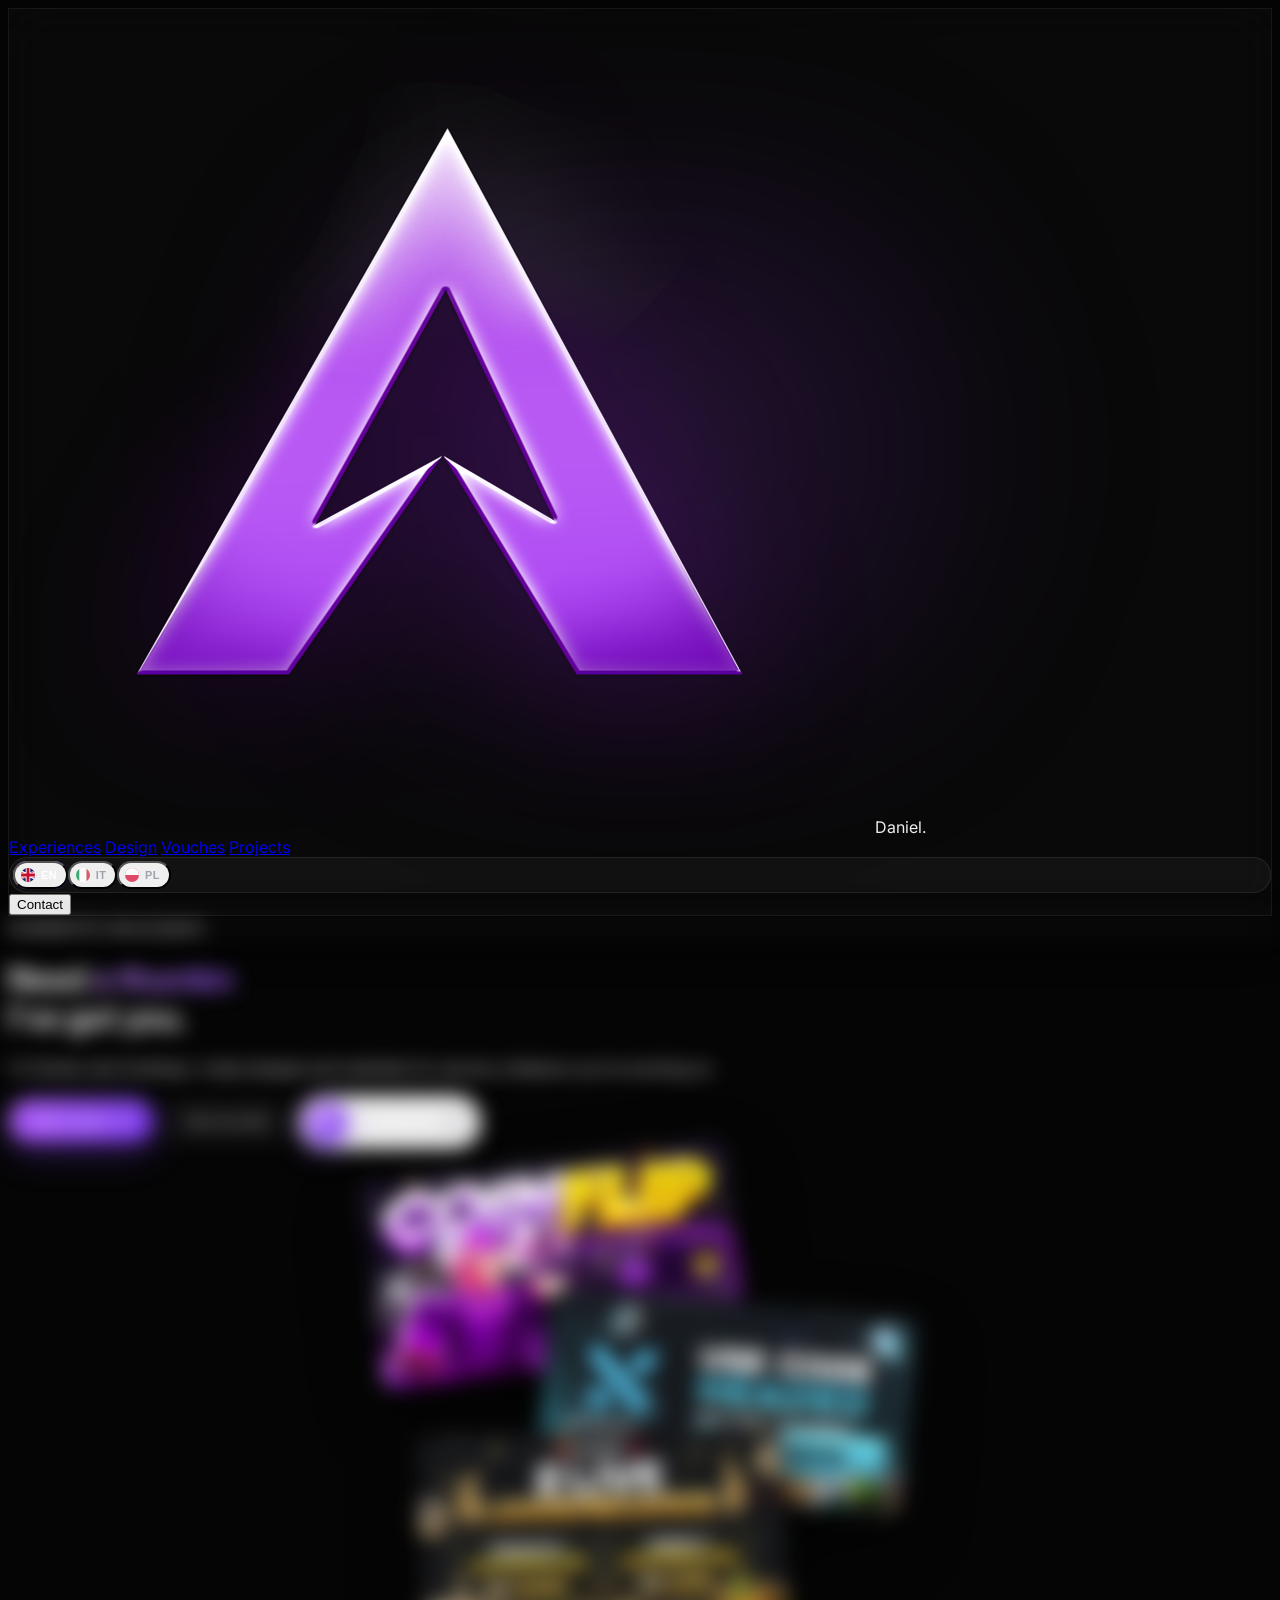
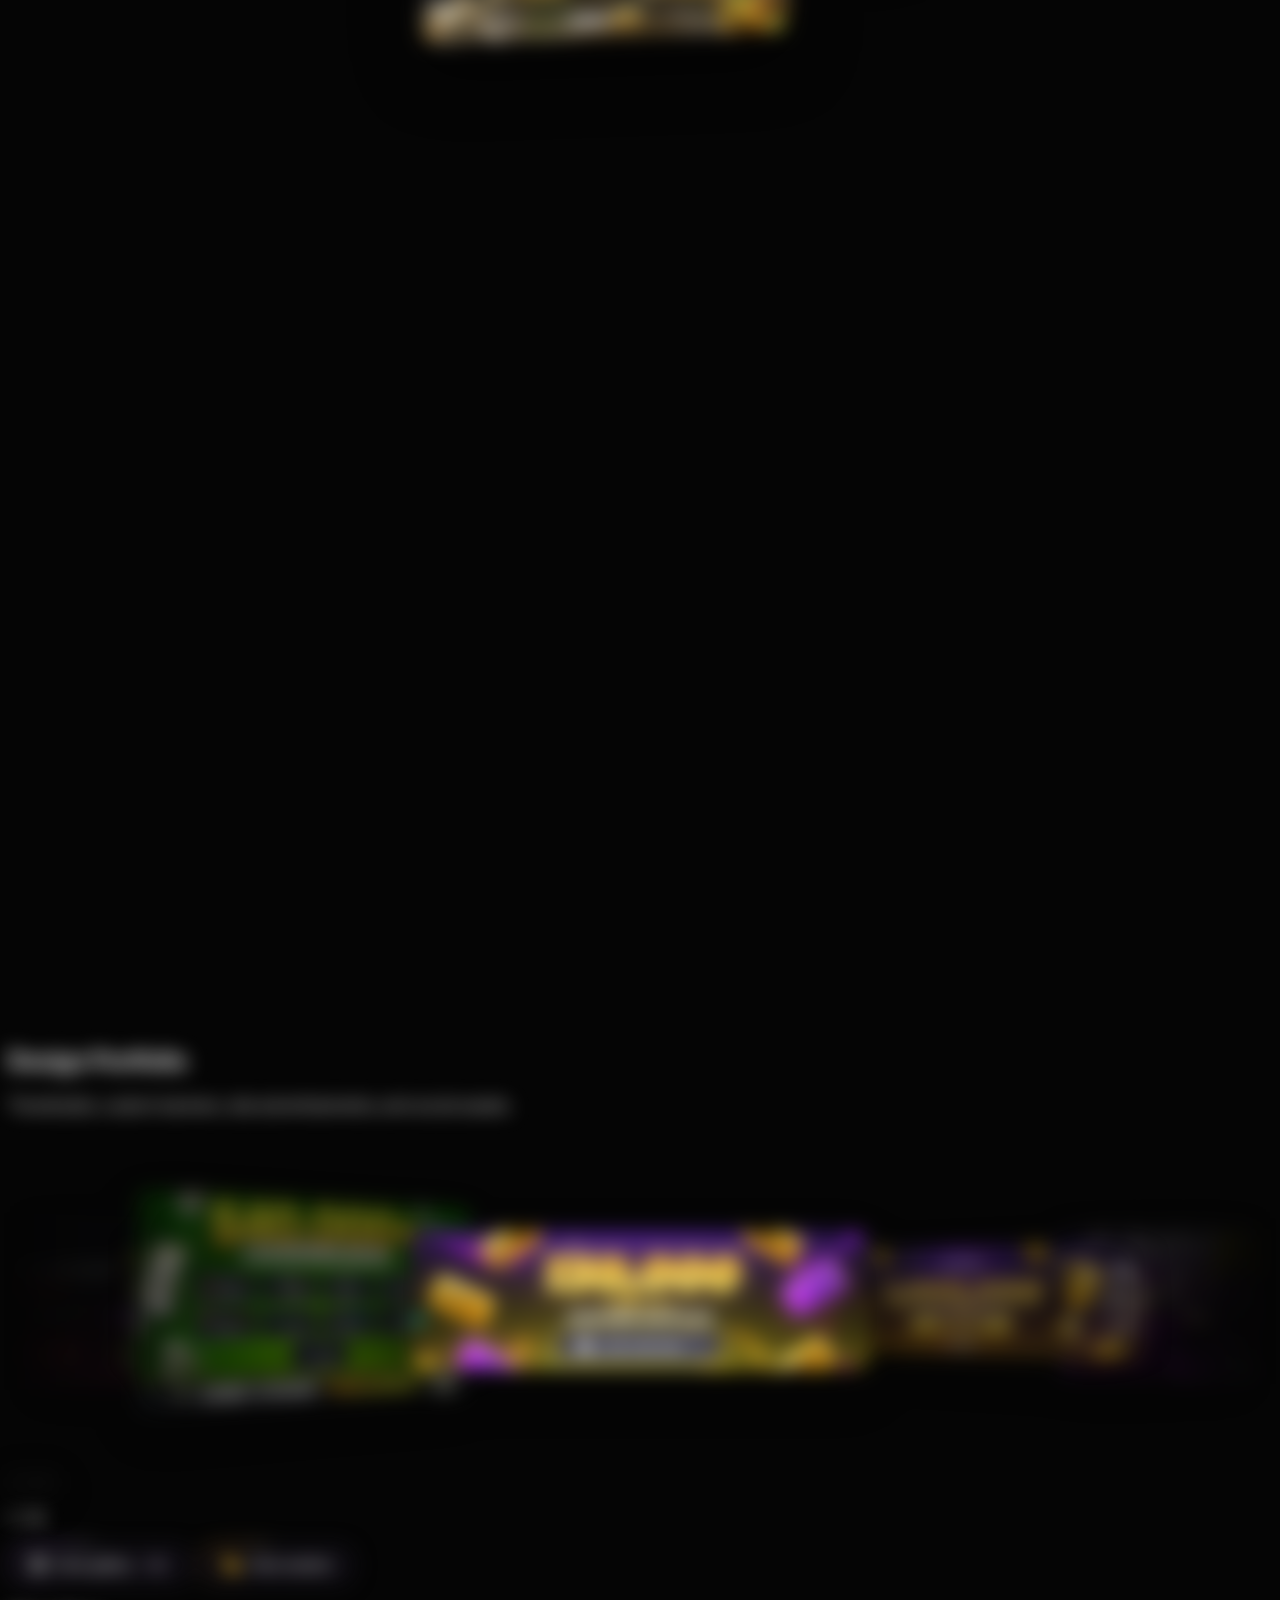
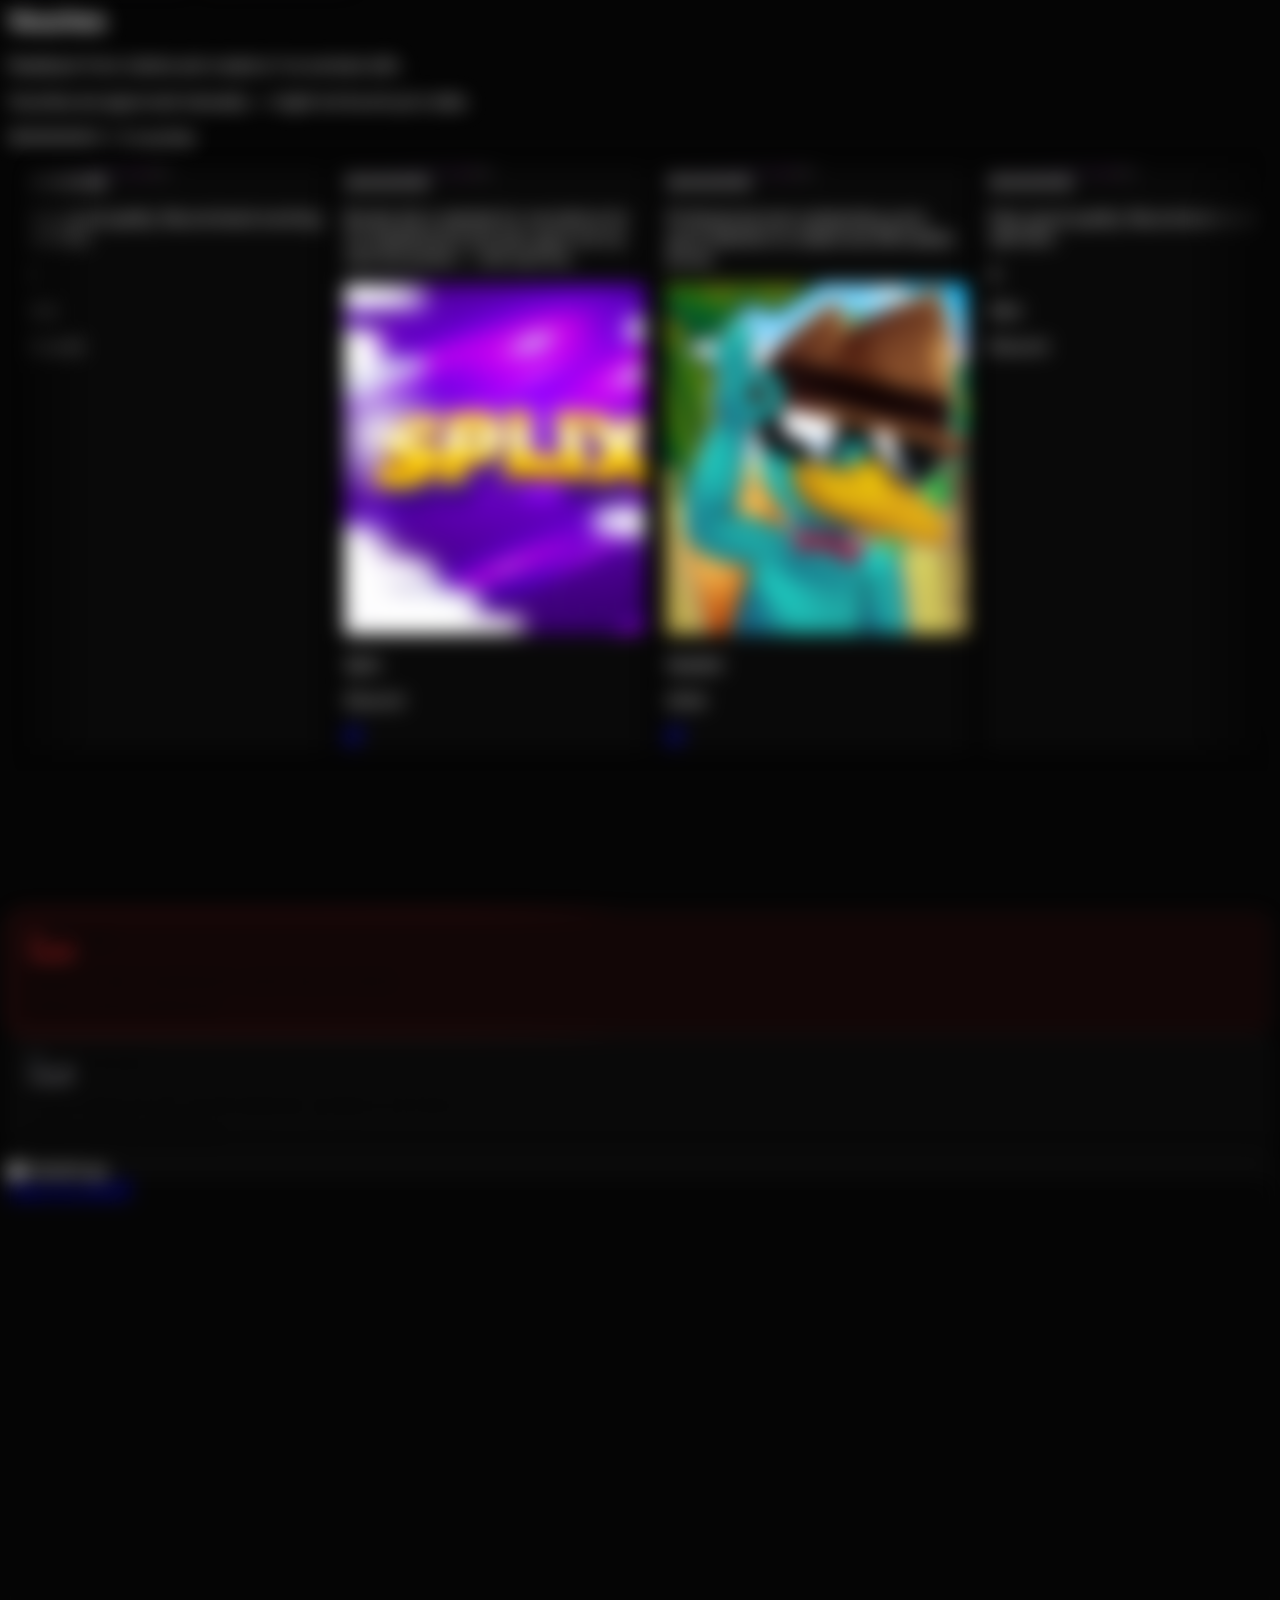
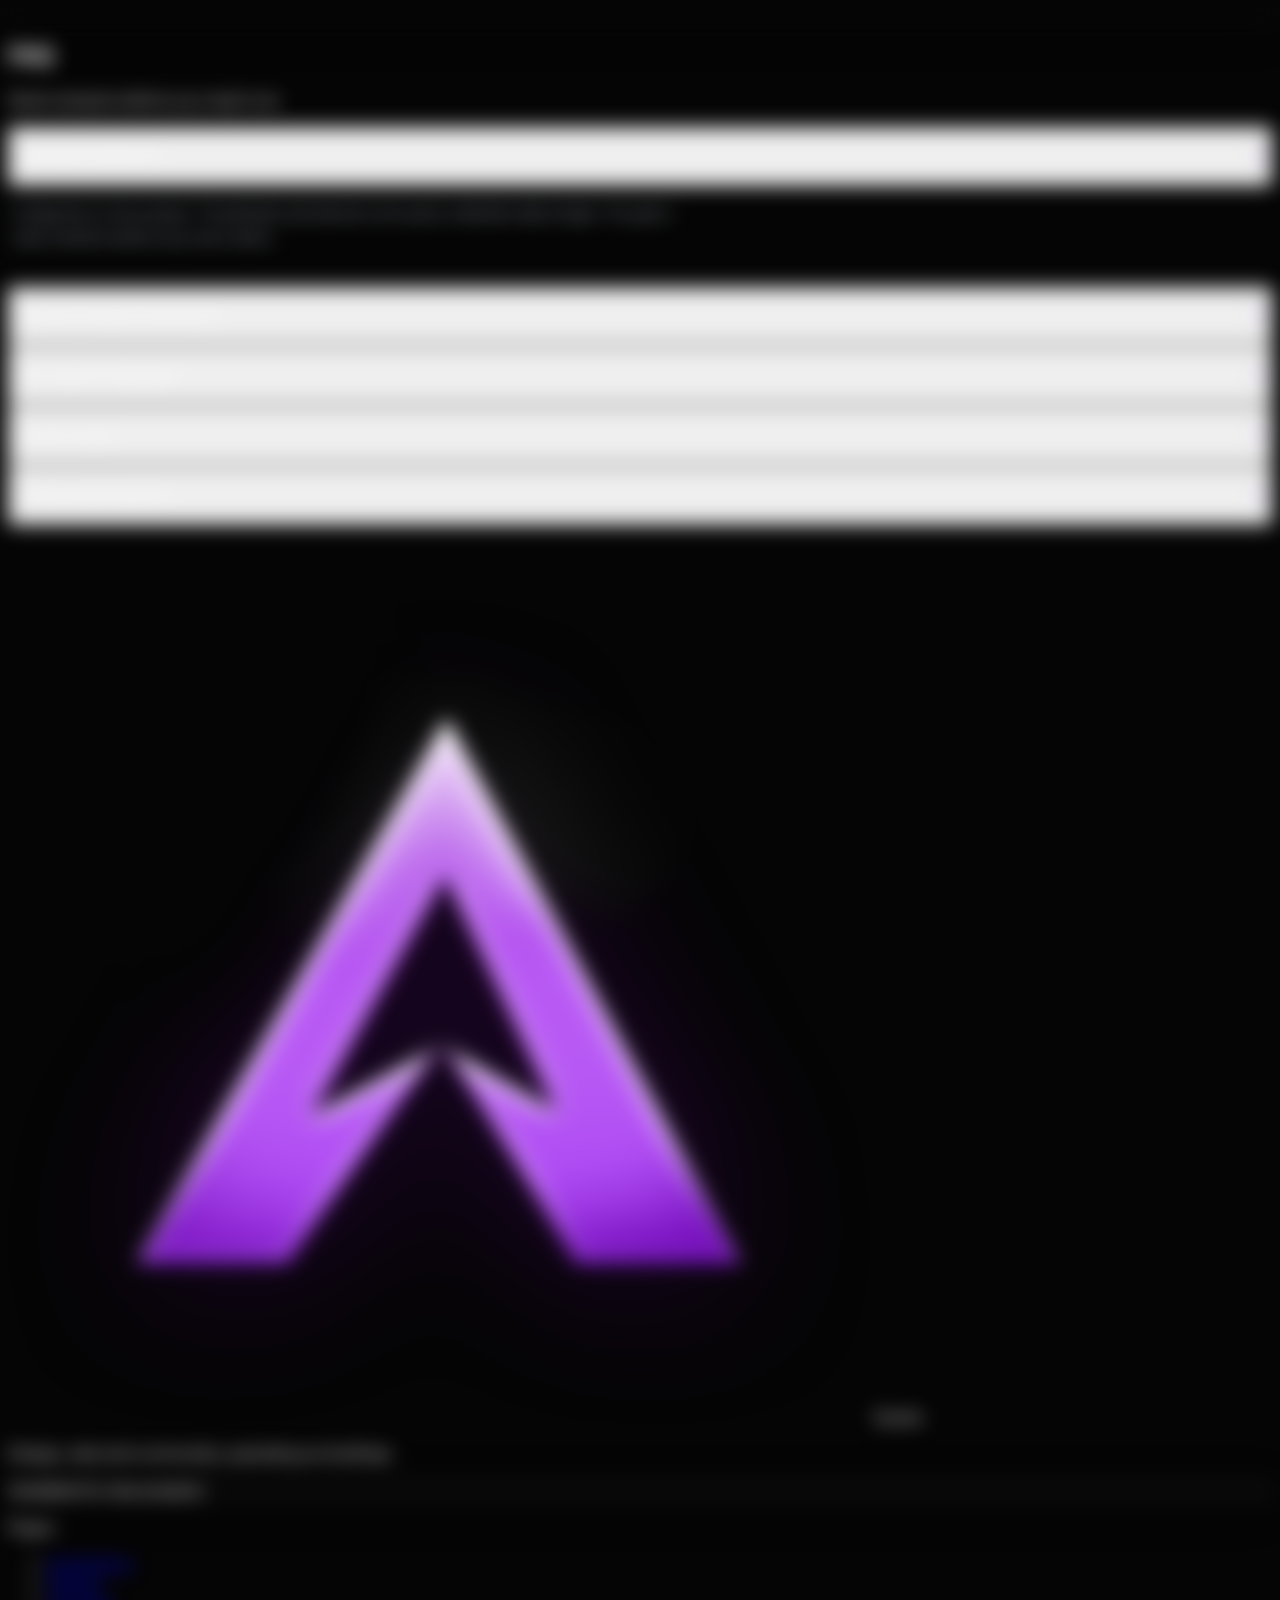
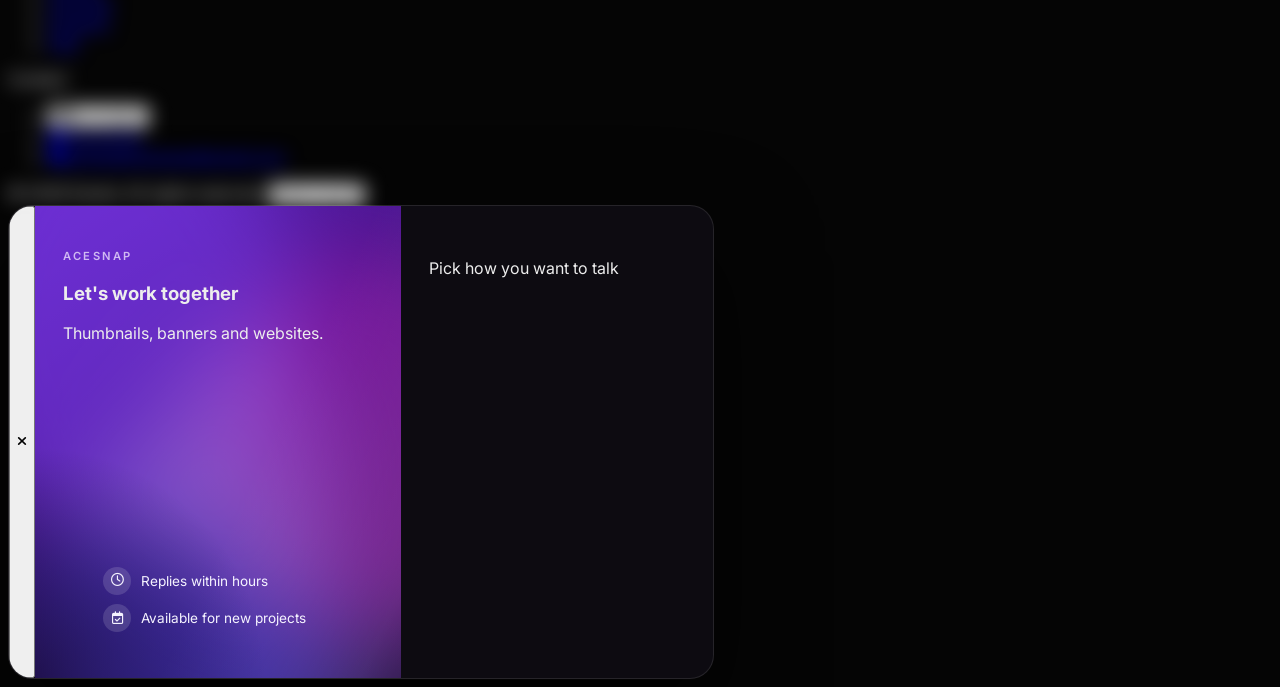
==== commit a1707cc5: "Intro: deck swap between sites, thinner browser bar, rating without count; vouch form fixes and clea" ====
--- a/index.html
+++ b/index.html
@@ -1307,7 +1307,7 @@
 
 <div id="introModal" class="intro-modal" role="dialog" aria-modal="true" aria-label="AceSnap intro" aria-hidden="true">
     <button type="button" class="gal-close intro-close" onclick="closeIntro()" aria-label="Close"><i class="fa-solid fa-xmark"></i></button>
-    <div class="intro-frame"><video id="introVideo" src="./intro.mp4?v=4" poster="./intro-poster.jpg?v=4" preload="none" controls playsinline></video></div>
+    <div class="intro-frame"><video id="introVideo" src="./intro.mp4?v=5" poster="./intro-poster.jpg?v=5" preload="none" controls playsinline></video></div>
     <div class="intro-foot"><span data-i18n="intro.like">Like what you see?</span><button type="button" class="hero-cta-primary" onclick="closeIntro(); openContactModal();"><span data-i18n="hero.cta1">Get a quote</span> <i class="fa-solid fa-arrow-right text-xs"></i></button></div>
 </div>
 <div id="slotModal" class="slot-modal" role="dialog" aria-modal="true" aria-labelledby="slotTitle" aria-hidden="true">
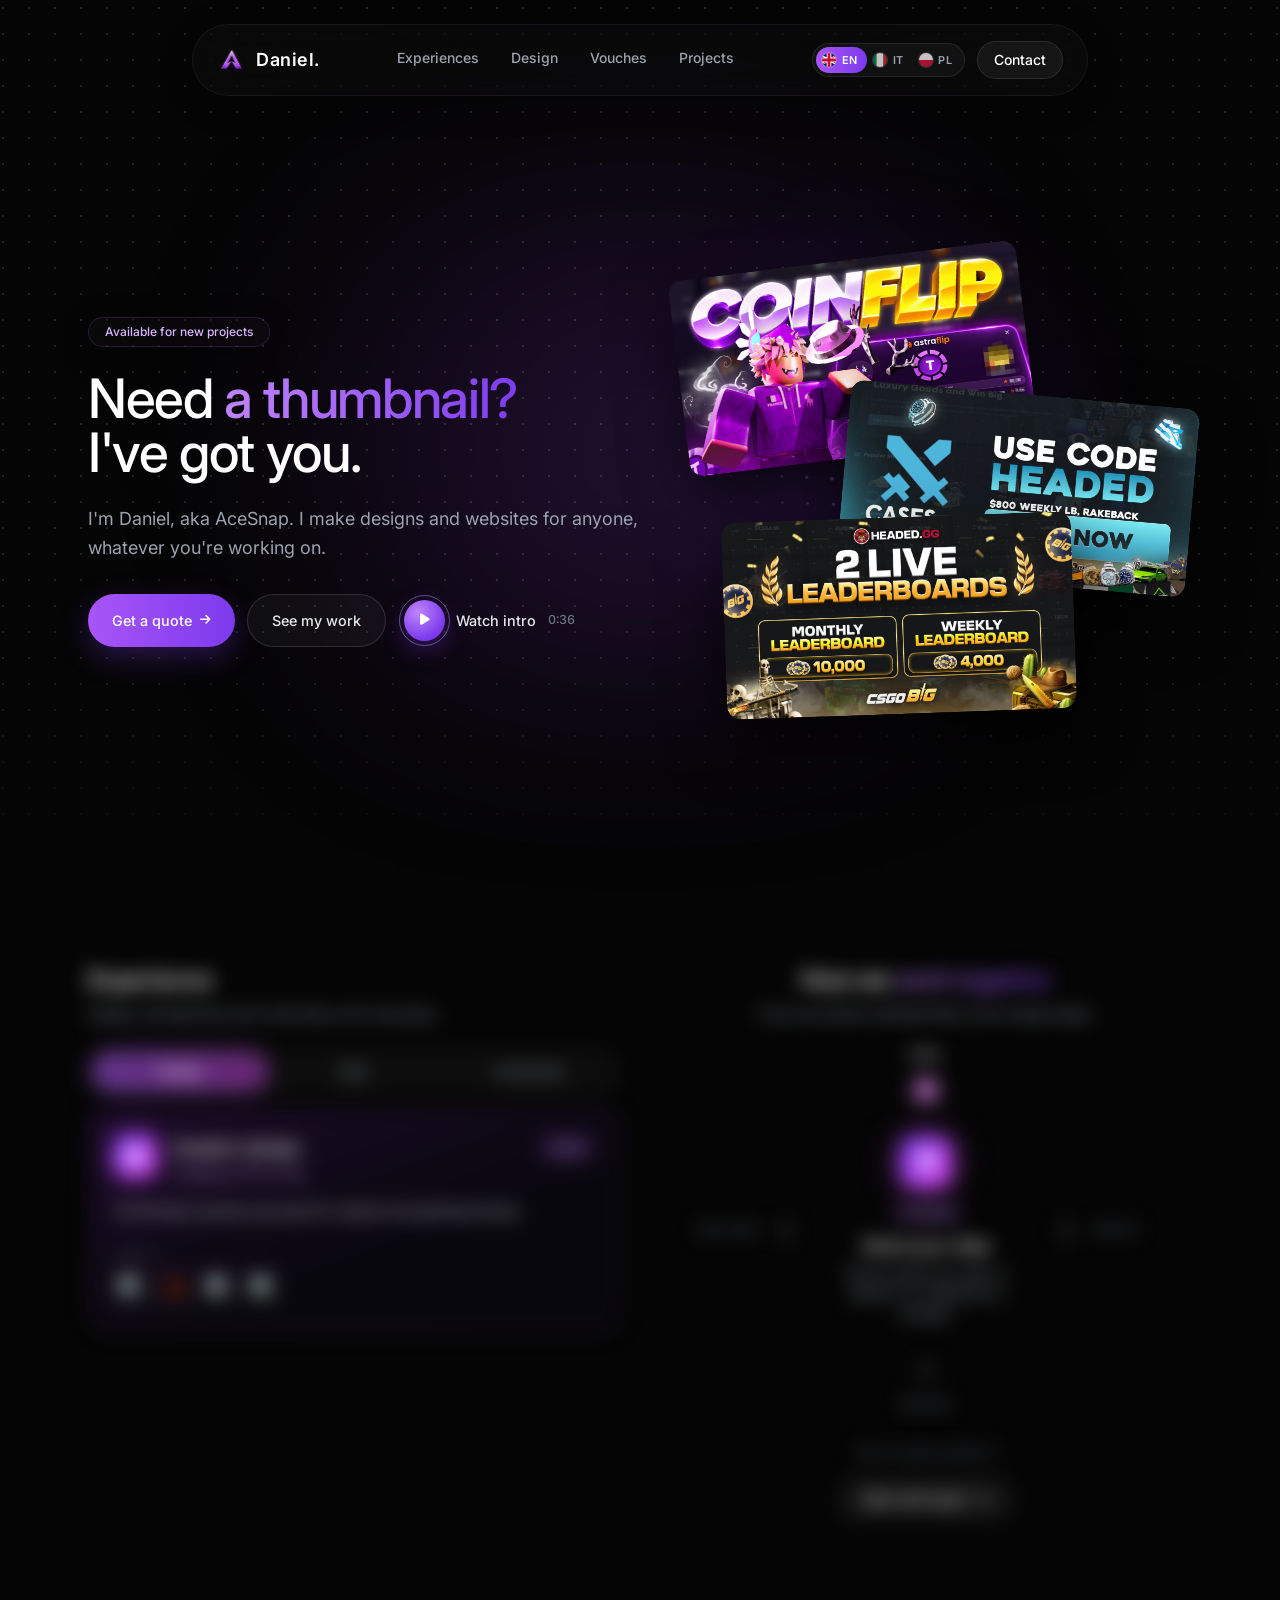
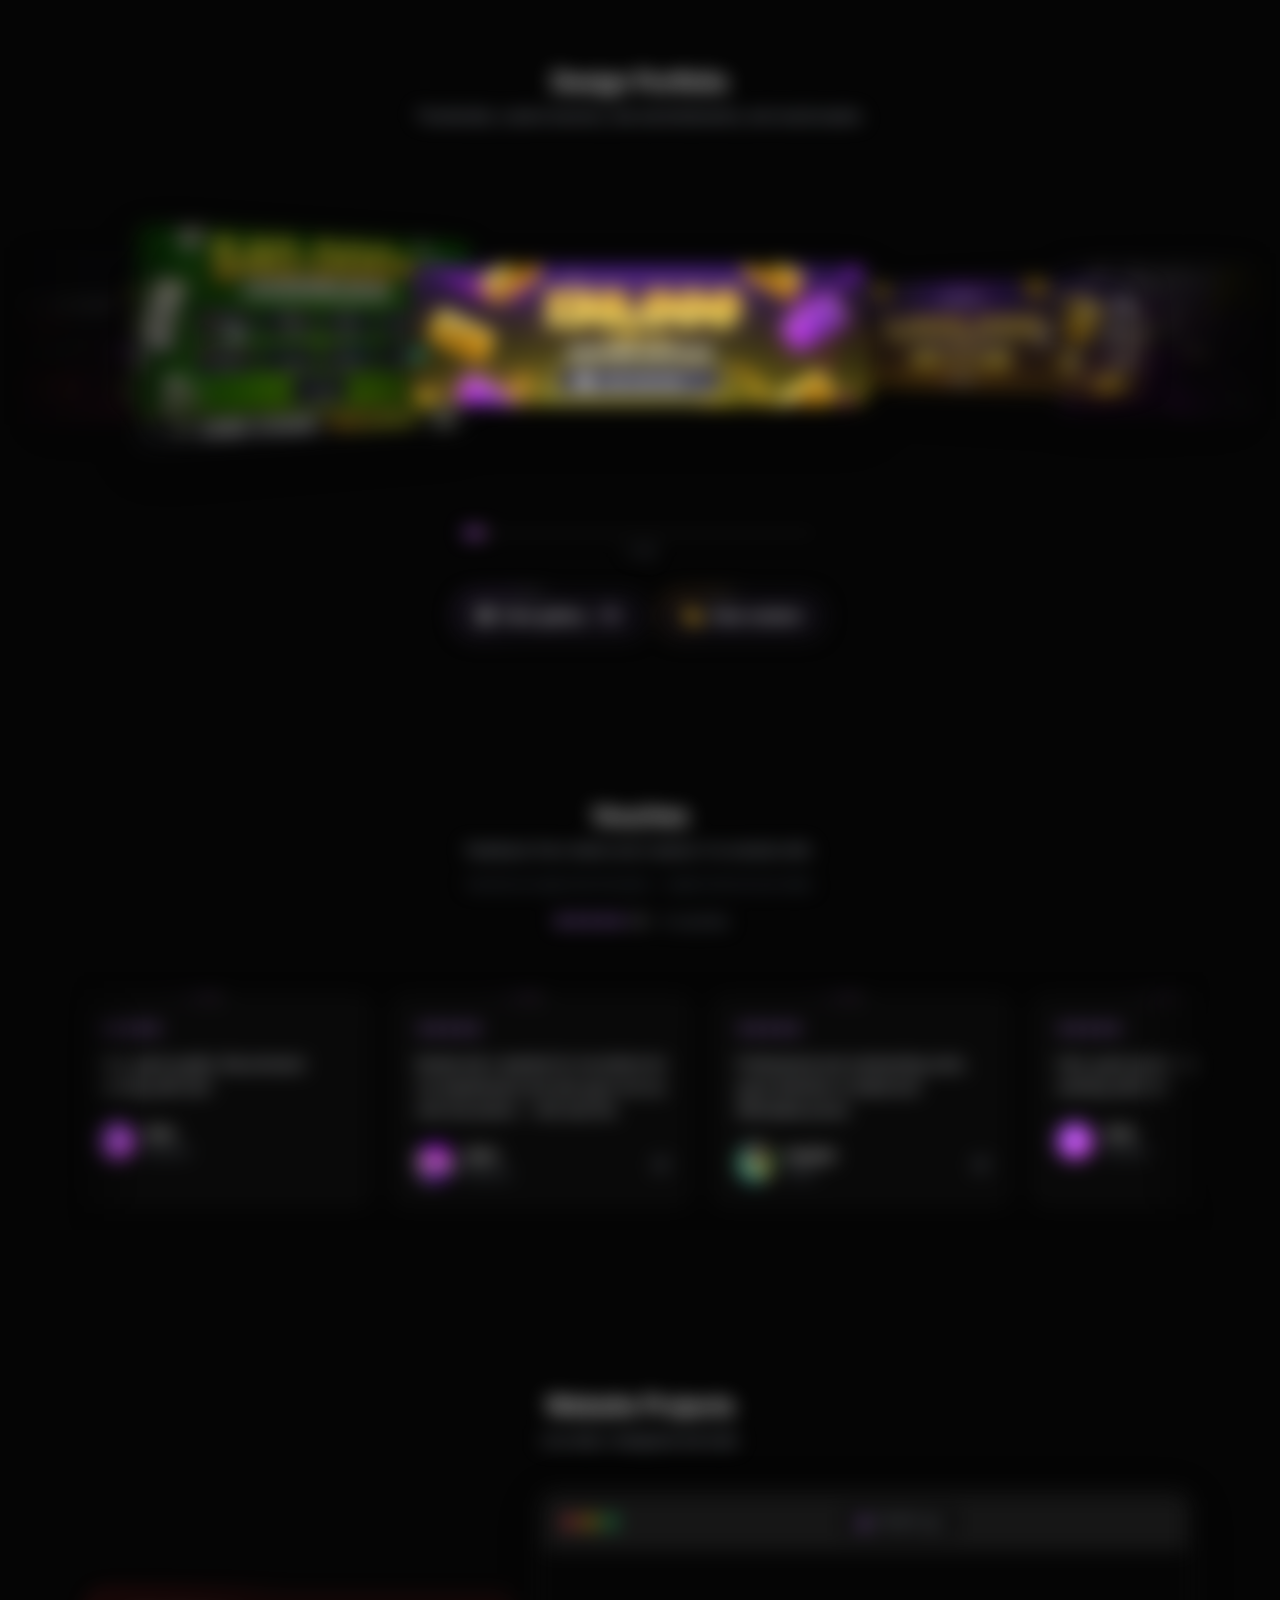
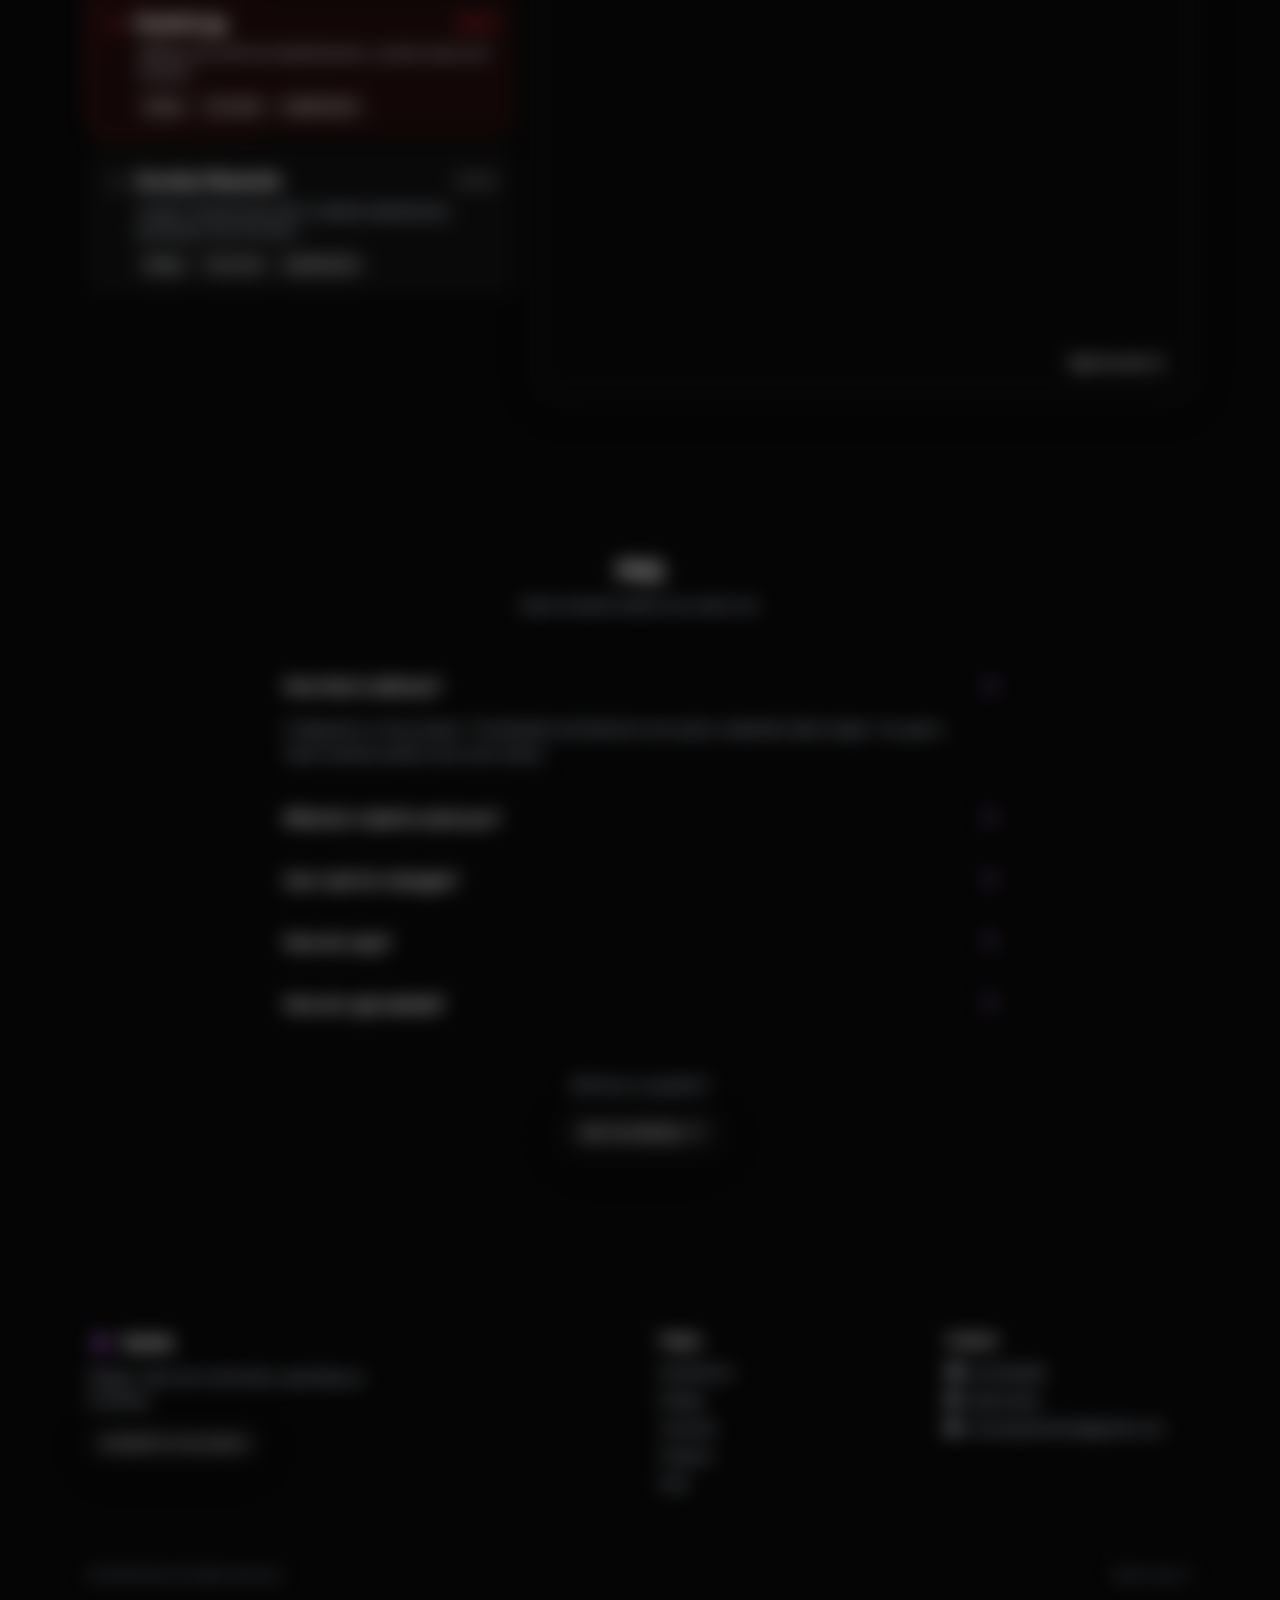
==== commit 542b8fbc: "Performance: WebP images, prebuilt CSS, lazy coverflow, caching" ====
--- a/index.html
+++ b/index.html
@@ -31,10 +31,13 @@
 <meta name="twitter:image:alt" content="AceSnap. Need a banner? I've got you. Thumbnails, banners and websites.">
 
 <meta name="theme-color" content="#8b5cf6">
-<link rel="icon" type="image/png" href="./acesnaplogonoouter.png">
-<link rel="apple-touch-icon" href="./acesnaplogonoouter.png">
-
-<script src="https://cdn.tailwindcss.com"></script>
+<link rel="icon" type="image/png" href="./img/favicon-64.png">
+<link rel="apple-touch-icon" href="./img/apple-touch-180.png">
+
+<link rel="preconnect" href="https://fonts.googleapis.com">
+<link rel="preconnect" href="https://fonts.gstatic.com" crossorigin>
+<link rel="preconnect" href="https://cdnjs.cloudflare.com" crossorigin>
+<link rel="preload" as="image" href="./img/juaqthumbnail1.webp" fetchpriority="high">
 <link href="https://fonts.googleapis.com/css2?family=Inter:wght@300;400;500;600&display=swap" rel="stylesheet">
 <link rel="stylesheet" href="https://cdnjs.cloudflare.com/ajax/libs/font-awesome/6.4.0/css/all.min.css">
 
@@ -854,6 +857,7 @@
 }
 </style>
 <script type="importmap">{"imports":{"three":"https://cdn.jsdelivr.net/npm/three@0.160.0/build/three.module.js","three/addons/":"https://cdn.jsdelivr.net/npm/three@0.160.0/examples/jsm/"}}</script>
+<link rel="stylesheet" href="./tw.css?v=1">
 </head>
 
 <body class="antialiased selection:bg-purple-500/30 selection:text-white min-h-screen flex flex-col relative">
@@ -864,7 +868,7 @@
     <nav class="relative overflow-hidden max-w-4xl mx-auto glass rounded-full px-4 sm:px-6 py-4 flex justify-between items-center">
         <span class="scroll-progress" id="scrollProgress" aria-hidden="true"></span>
         <div class="flex items-center gap-2.5">
-            <img src="./acesnaplogonoouter.png" alt="AceSnap logo" class="h-7 w-auto">
+            <img src="img/logo.webp" alt="AceSnap logo" class="h-7 w-auto">
             <span class="text-lg font-semibold tracking-wide text-white">Daniel.</span>
         </div>
 
@@ -912,9 +916,9 @@
         </div>
 
         <div class="reveal hero-stack">
-            <button type="button" class="hero-card hc-1" onclick="openDesignFromCarousel('juaqthumbnail1.png')" aria-label="View Juaq thumbnail"><span class="hero-card-inner"><img src="./juaqthumbnail1.png" alt="" draggable="false"></span></button>
-            <button type="button" class="hero-card hc-2" onclick="openDesignFromCarousel('casesbanner.png')" aria-label="View Cases.gg code promo"><span class="hero-card-inner"><img src="./casesbanner.png" alt="" draggable="false"></span></button>
-            <button type="button" class="hero-card hc-3" onclick="openDesignFromCarousel('liveleaderboardscsgobig.png')" aria-label="View CSGOBig live leaderboards"><span class="hero-card-inner"><img src="./liveleaderboardscsgobig.png" alt="" draggable="false"></span></button>
+            <button type="button" class="hero-card hc-1" onclick="openDesignFromCarousel('juaqthumbnail1.png')" aria-label="View Juaq thumbnail"><span class="hero-card-inner"><img src="img/juaqthumbnail1.webp" fetchpriority="high" alt="" draggable="false"></span></button>
+            <button type="button" class="hero-card hc-2" onclick="openDesignFromCarousel('casesbanner.png')" aria-label="View Cases.gg code promo"><span class="hero-card-inner"><img src="img/casesbanner.webp" alt="" draggable="false"></span></button>
+            <button type="button" class="hero-card hc-3" onclick="openDesignFromCarousel('liveleaderboardscsgobig.png')" aria-label="View CSGOBig live leaderboards"><span class="hero-card-inner"><img src="img/liveleaderboardscsgobig.webp" alt="" draggable="false"></span></button>
         </div>
     </div>
 </header>
@@ -1040,58 +1044,58 @@
         <div class="cf-viewport">
             <div id="cfStage" class="cf-stage" tabindex="0" role="region" aria-roledescription="carousel" aria-label="Design portfolio, use arrow keys to browse">
                 <div class="cf-item" data-file="newdiscordrafflecopia.png">
-                    <div class="tilt-card cf-card"><img src="./newdiscordrafflecopia.png" alt="Discord raffles" draggable="false"></div>
+                    <div class="tilt-card cf-card"><img src="img/newdiscordrafflecopia.webp" alt="Discord raffles" loading="lazy" decoding="async" draggable="false"></div>
                 </div>
                 <div class="cf-item" data-file="race1milrorush.png">
-                    <div class="tilt-card cf-card"><img src="./race1milrorush.png" alt="1,000,000 race" draggable="false"></div>
+                    <div class="tilt-card cf-card"><img src="img/race1milrorush.webp" alt="1,000,000 race" loading="lazy" decoding="async" draggable="false"></div>
                 </div>
                 <div class="cf-item" data-file="juaqthumbnail1.png">
-                    <div class="tilt-card cf-card"><img src="./juaqthumbnail1.png" alt="Juaq thumbnail" draggable="false"></div>
+                    <div class="tilt-card cf-card"><img src="img/juaqthumbnail1.webp" alt="Juaq thumbnail" loading="lazy" decoding="async" draggable="false"></div>
                 </div>
                 <div class="cf-item" data-file="thumbnail2juaq.png">
-                    <div class="tilt-card cf-card"><img src="./thumbnail2juaq.png" alt="All in went crazy" draggable="false"></div>
+                    <div class="tilt-card cf-card"><img src="img/thumbnail2juaq.webp" alt="All in went crazy" loading="lazy" decoding="async" draggable="false"></div>
                 </div>
                 <div class="cf-item" data-file="liveleaderboardscsgobig.png">
-                    <div class="tilt-card cf-card"><img src="./liveleaderboardscsgobig.png" alt="CSGOBig live leaderboards" draggable="false"></div>
+                    <div class="tilt-card cf-card"><img src="img/liveleaderboardscsgobig.webp" alt="CSGOBig live leaderboards" loading="lazy" decoding="async" draggable="false"></div>
                 </div>
                 <div class="cf-item" data-file="pokerrrr.png">
-                    <div class="tilt-card cf-card"><img src="./pokerrrr.png" alt="Poker tournament" draggable="false"></div>
+                    <div class="tilt-card cf-card"><img src="img/pokerrrr.webp" alt="Poker tournament" loading="lazy" decoding="async" draggable="false"></div>
                 </div>
                 <div class="cf-item" data-file="casesbanner.png">
-                    <div class="tilt-card cf-card"><img src="./casesbanner.png" alt="Cases.gg code promo" draggable="false"></div>
+                    <div class="tilt-card cf-card"><img src="img/casesbanner.webp" alt="Cases.gg code promo" loading="lazy" decoding="async" draggable="false"></div>
                 </div>
                 <div class="cf-item" data-file="scoobybanner.png">
-                    <div class="tilt-card cf-card"><img src="./scoobybanner.png" alt="Scooby on Kick banner" draggable="false"></div>
+                    <div class="tilt-card cf-card"><img src="img/scoobybanner.webp" alt="Scooby on Kick banner" loading="lazy" decoding="async" draggable="false"></div>
                 </div>
                 <div class="cf-item" data-file="howthiskeepshappening.png">
-                    <div class="tilt-card cf-card"><img src="./howthiskeepshappening.png" alt="How does this keep happening" draggable="false"></div>
+                    <div class="tilt-card cf-card"><img src="img/howthiskeepshappening.webp" alt="How does this keep happening" loading="lazy" decoding="async" draggable="false"></div>
                 </div>
                 <div class="cf-item" data-file="mineschallenge.png">
-                    <div class="tilt-card cf-card"><img src="./mineschallenge.png" alt="Mines board challenge" draggable="false"></div>
+                    <div class="tilt-card cf-card"><img src="img/mineschallenge.webp" alt="Mines board challenge" loading="lazy" decoding="async" draggable="false"></div>
                 </div>
                 <div class="cf-item" data-file="robertoinstagrambanner.png">
-                    <div class="tilt-card cf-card"><img src="./robertoinstagrambanner.png" alt="Instagram promo" draggable="false"></div>
+                    <div class="tilt-card cf-card"><img src="img/robertoinstagrambanner.webp" alt="Instagram promo" loading="lazy" decoding="async" draggable="false"></div>
                 </div>
                 <div class="cf-item" data-file="robertobanner.png">
-                    <div class="tilt-card cf-card"><img src="./robertobanner.png" alt="Bitkingz deposit bonus" draggable="false"></div>
+                    <div class="tilt-card cf-card"><img src="img/robertobanner.webp" alt="Bitkingz deposit bonus" loading="lazy" decoding="async" draggable="false"></div>
                 </div>
                 <div class="cf-item" data-file="sorhexbanner.png">
-                    <div class="tilt-card cf-card"><img src="./sorhexbanner.png" alt="Sorhex logo" draggable="false"></div>
+                    <div class="tilt-card cf-card"><img src="img/sorhexbanner.webp" alt="Sorhex logo" loading="lazy" decoding="async" draggable="false"></div>
                 </div>
                 <div class="cf-item" data-file="scoobylogo.png">
-                    <div class="tilt-card cf-card"><img src="./scoobylogo.png" alt="Scooby logo" draggable="false"></div>
+                    <div class="tilt-card cf-card"><img src="img/scoobylogo.webp" alt="Scooby logo" loading="lazy" decoding="async" draggable="false"></div>
                 </div>
                 <div class="cf-item" data-file="thumbnail1.png">
-                    <div class="tilt-card cf-card"><img src="./thumbnail1.png" alt="Bac Bo 1K to 3K" draggable="false"></div>
+                    <div class="tilt-card cf-card"><img src="img/thumbnail1.webp" alt="Bac Bo 1K to 3K" loading="lazy" decoding="async" draggable="false"></div>
                 </div>
                 <div class="cf-item" data-file="joshy4.png">
-                    <div class="tilt-card cf-card"><img src="./joshy4.png" alt="Refer and earn" draggable="false"></div>
+                    <div class="tilt-card cf-card"><img src="img/joshy4.webp" alt="Refer and earn" loading="lazy" decoding="async" draggable="false"></div>
                 </div>
                 <div class="cf-item" data-file="shopannouncement.png">
-                    <div class="tilt-card cf-card"><img src="./shopannouncement.png" alt="Points shop launch" draggable="false"></div>
+                    <div class="tilt-card cf-card"><img src="img/shopannouncement.webp" alt="Points shop launch" loading="lazy" decoding="async" draggable="false"></div>
                 </div>
                 <div class="cf-item" data-file="leaderboardheaded.png">
-                    <div class="tilt-card cf-card"><img src="./leaderboardheaded.png" alt="Headed leaderboard" draggable="false"></div>
+                    <div class="tilt-card cf-card"><img src="img/leaderboardheaded.webp" alt="Headed leaderboard" loading="lazy" decoding="async" draggable="false"></div>
                 </div>
             </div>
         </div>
@@ -1239,7 +1243,7 @@
     <div class="grid grid-cols-1 sm:grid-cols-2 lg:grid-cols-4 gap-10 text-sm">
         <div class="lg:col-span-2">
             <div class="flex items-center gap-2.5 mb-3">
-                <img src="./acesnaplogonoouter.png" alt="AceSnap logo" class="h-6 w-auto">
+                <img src="img/logo.webp" alt="AceSnap logo" class="h-6 w-auto">
                 <span class="text-base font-semibold text-white">Daniel.</span>
             </div>
             <p class="text-gray-400 max-w-xs leading-relaxed" data-i18n="foot.about">Design, web and community, operating as AceSnap.</p>
@@ -1437,6 +1441,10 @@
     </div>
 </div>
 
+<script>
+const imgMd = f => 'img/' + String(f).replace(/\.png$/i, '') + '.webp';
+const imgFull = f => 'img/full/' + String(f).replace(/\.png$/i, '') + '.webp';
+</script>
 <script>
 const I18N_PL_PLURAL = (n, one, few, many) => {
   if (n === 1) return one;
@@ -2481,7 +2489,6 @@
 })();
 </script>
 
-<script src="https://cdn.jsdelivr.net/npm/@supabase/supabase-js@2/dist/umd/supabase.js"></script>
 <script src="./vouches-loader.js?v=3"></script>
 
 <script>
@@ -2607,7 +2614,7 @@
     const n = imgs.length;
     const fan = imgs.map((it, j) => {
       const off = j - (n - 1) / 2;
-      return `<img src="./${it[0]}" alt="" loading="lazy" style="--r:${off * 6}deg;--dx:${off * 38}px;z-index:${3 - Math.abs(Math.round(off))}">`;
+      return `<img src="${imgMd(it[0])}" alt="" loading="lazy" decoding="async" style="--r:${off * 6}deg;--dx:${off * 38}px;z-index:${3 - Math.abs(Math.round(off))}">`;
     }).join('');
     return `<button type="button" class="gal-folder" style="animation-delay:${i * 60}ms" onclick="openGalleryType(${i})" aria-label="${tr('gal.type.' + t.key, t.name)}, ${trn('gal.n', t.items.length)}">
       <div class="gal-fan" aria-hidden="true">${fan}</div>
@@ -2626,7 +2633,7 @@
   document.getElementById('galTabs').innerHTML = galleryTypes.map((x, i) =>
     `<button type="button" class="gal-tab${i === galType ? ' active' : ''}" onclick="switchGallery(${i})">${tr('gal.type.' + x.key, x.name)}</button>`).join('');
   document.getElementById('galGrid').innerHTML = t.items.map((it, i) =>
-    `<button type="button" class="gal-item" style="animation-delay:${i * 60}ms" onclick="openGalleryView(${i})" aria-label="View ${it[1]}"><img src="./${it[0]}" alt="${it[1]}" loading="lazy"></button>`).join('');
+    `<button type="button" class="gal-item" style="animation-delay:${i * 60}ms" onclick="openGalleryView(${i})" aria-label="View ${it[1]}"><img src="${imgMd(it[0])}" alt="${it[1]}" loading="lazy" decoding="async"></button>`).join('');
 }
 function switchGallery(i) { galType = i; renderGallery(); }
 onLangChange(() => {
@@ -2677,7 +2684,7 @@
   const items = galleryTypes[galType].items;
   const it = items[galViewIndex];
   const img = document.getElementById('galViewImg');
-  img.src = './' + it[0];
+  img.src = imgFull(it[0]);
   img.alt = it[1];
   document.getElementById('galViewCap').textContent = `${it[1]}  ·  ${galViewIndex + 1} / ${items.length}`;
   const many = items.length > 1;
@@ -2767,10 +2774,10 @@
 function cardHTML(c, locked) {
   const no = String(c.no).padStart(2, '0');
   const total = String(CARDS.length).padStart(2, '0');
-  const back = `<div class="ac-face ac-back"><div class="ac-back-in"><span class="ac-back-no">${no}</span><img src="./acesnaplogonoouter.png" alt=""><b>AceSnap</b><small>${esc(tr('cards.series', 'Collector series'))}</small>${locked ? '<span class="ac-back-q">?</span>' : ''}</div></div>`;
+  const back = `<div class="ac-face ac-back"><div class="ac-back-in"><span class="ac-back-no">${no}</span><img src="img/logo-256.webp" alt=""><b>AceSnap</b><small>${esc(tr('cards.series', 'Collector series'))}</small>${locked ? '<span class="ac-back-q">?</span>' : ''}</div></div>`;
   if (locked) return `<div class="ac-card locked r-${c.rarity}" aria-label="${esc(tr('cards.locked', 'Locked card'))} ${no}">${back}</div>`;
   return `<div class="ac-card r-${c.rarity}" data-file="${esc(c.file)}" role="img" aria-label="${esc(c.name)}, ${esc(tr('rar.' + c.rarity, c.rarity))}">
-    <div class="ac-face ac-front"><div class="ac-img"><img class="ac-bgimg" src="./${esc(c.file)}" alt="" loading="lazy" decoding="async"><img class="ac-fgimg" src="./${esc(c.file)}" alt="" loading="lazy" decoding="async"></div><div class="ac-holo"></div><div class="ac-glare"></div><div class="ac-sweep"></div></div>
+    <div class="ac-face ac-front"><div class="ac-img"><img class="ac-bgimg" src="${imgMd(c.file)}" alt="" loading="lazy" decoding="async"><img class="ac-fgimg" src="${imgMd(c.file)}" alt="" loading="lazy" decoding="async"></div><div class="ac-holo"></div><div class="ac-glare"></div><div class="ac-sweep"></div></div>
     ${back}
   </div>`;
 }
@@ -2950,6 +2957,15 @@
   }
   box.innerHTML = html;
 }
+(function () {
+  const sec = document.getElementById('gfx');
+  const imgs = () => document.querySelectorAll('.cf-card img[loading="lazy"]');
+  const go = () => imgs().forEach(i => { i.loading = 'eager'; });
+  window.addEventListener('load', () => setTimeout(go, 1500));
+  if (!sec || !('IntersectionObserver' in window)) { go(); return; }
+  const io = new IntersectionObserver(es => { if (es.some(e => e.isIntersecting)) { go(); io.disconnect(); } }, { rootMargin: '900px 0px' });
+  io.observe(sec);
+})();
 let slotPrefetched = false;
 function slotPrefetch() {
   if (slotPrefetched) return;
--- a/tw.css
+++ b/tw.css
@@ -0,0 +1 @@
+*, ::before, ::after{--tw-border-spacing-x:0;--tw-border-spacing-y:0;--tw-translate-x:0;--tw-translate-y:0;--tw-rotate:0;--tw-skew-x:0;--tw-skew-y:0;--tw-scale-x:1;--tw-scale-y:1;--tw-pan-x:;--tw-pan-y:;--tw-pinch-zoom:;--tw-scroll-snap-strictness:proximity;--tw-gradient-from-position:;--tw-gradient-via-position:;--tw-gradient-to-position:;--tw-ordinal:;--tw-slashed-zero:;--tw-numeric-figure:;--tw-numeric-spacing:;--tw-numeric-fraction:;--tw-ring-inset:;--tw-ring-offset-width:0px;--tw-ring-offset-color:#fff;--tw-ring-color:rgb(59 130 246 / 0.5);--tw-ring-offset-shadow:0 0 #0000;--tw-ring-shadow:0 0 #0000;--tw-shadow:0 0 #0000;--tw-shadow-colored:0 0 #0000;--tw-blur:;--tw-brightness:;--tw-contrast:;--tw-grayscale:;--tw-hue-rotate:;--tw-invert:;--tw-saturate:;--tw-sepia:;--tw-drop-shadow:;--tw-backdrop-blur:;--tw-backdrop-brightness:;--tw-backdrop-contrast:;--tw-backdrop-grayscale:;--tw-backdrop-hue-rotate:;--tw-backdrop-invert:;--tw-backdrop-opacity:;--tw-backdrop-saturate:;--tw-backdrop-sepia:;--tw-contain-size:;--tw-contain-layout:;--tw-contain-paint:;--tw-contain-style:}::backdrop{--tw-border-spacing-x:0;--tw-border-spacing-y:0;--tw-translate-x:0;--tw-translate-y:0;--tw-rotate:0;--tw-skew-x:0;--tw-skew-y:0;--tw-scale-x:1;--tw-scale-y:1;--tw-pan-x:;--tw-pan-y:;--tw-pinch-zoom:;--tw-scroll-snap-strictness:proximity;--tw-gradient-from-position:;--tw-gradient-via-position:;--tw-gradient-to-position:;--tw-ordinal:;--tw-slashed-zero:;--tw-numeric-figure:;--tw-numeric-spacing:;--tw-numeric-fraction:;--tw-ring-inset:;--tw-ring-offset-width:0px;--tw-ring-offset-color:#fff;--tw-ring-color:rgb(59 130 246 / 0.5);--tw-ring-offset-shadow:0 0 #0000;--tw-ring-shadow:0 0 #0000;--tw-shadow:0 0 #0000;--tw-shadow-colored:0 0 #0000;--tw-blur:;--tw-brightness:;--tw-contrast:;--tw-grayscale:;--tw-hue-rotate:;--tw-invert:;--tw-saturate:;--tw-sepia:;--tw-drop-shadow:;--tw-backdrop-blur:;--tw-backdrop-brightness:;--tw-backdrop-contrast:;--tw-backdrop-grayscale:;--tw-backdrop-hue-rotate:;--tw-backdrop-invert:;--tw-backdrop-opacity:;--tw-backdrop-saturate:;--tw-backdrop-sepia:;--tw-contain-size:;--tw-contain-layout:;--tw-contain-paint:;--tw-contain-style:}*,::after,::before{box-sizing:border-box;border-width:0;border-style:solid;border-color:#e5e7eb}::after,::before{--tw-content:''}:host,html{line-height:1.5;-webkit-text-size-adjust:100%;-moz-tab-size:4;tab-size:4;font-family:ui-sans-serif, system-ui, sans-serif, "Apple Color Emoji", "Segoe UI Emoji", "Segoe UI Symbol", "Noto Color Emoji";font-feature-settings:normal;font-variation-settings:normal;-webkit-tap-highlight-color:transparent}body{margin:0;line-height:inherit}hr{height:0;color:inherit;border-top-width:1px}abbr:where([title]){-webkit-text-decoration:underline dotted;text-decoration:underline dotted}h1,h2,h3,h4,h5,h6{font-size:inherit;font-weight:inherit}a{color:inherit;text-decoration:inherit}b,strong{font-weight:bolder}code,kbd,pre,samp{font-family:ui-monospace, SFMono-Regular, Menlo, Monaco, Consolas, "Liberation Mono", "Courier New", monospace;font-feature-settings:normal;font-variation-settings:normal;font-size:1em}small{font-size:80%}sub,sup{font-size:75%;line-height:0;position:relative;vertical-align:baseline}sub{bottom:-.25em}sup{top:-.5em}table{text-indent:0;border-color:inherit;border-collapse:collapse}button,input,optgroup,select,textarea{font-family:inherit;font-feature-settings:inherit;font-variation-settings:inherit;font-size:100%;font-weight:inherit;line-height:inherit;letter-spacing:inherit;color:inherit;margin:0;padding:0}button,select{text-transform:none}button,input:where([type=button]),input:where([type=reset]),input:where([type=submit]){-webkit-appearance:button;background-color:transparent;background-image:none}:-moz-focusring{outline:auto}:-moz-ui-invalid{box-shadow:none}progress{vertical-align:baseline}::-webkit-inner-spin-button,::-webkit-outer-spin-button{height:auto}[type=search]{-webkit-appearance:textfield;outline-offset:-2px}::-webkit-search-decoration{-webkit-appearance:none}::-webkit-file-upload-button{-webkit-appearance:button;font:inherit}summary{display:list-item}blockquote,dd,dl,figure,h1,h2,h3,h4,h5,h6,hr,p,pre{margin:0}fieldset{margin:0;padding:0}legend{padding:0}menu,ol,ul{list-style:none;margin:0;padding:0}dialog{padding:0}textarea{resize:vertical}input::placeholder,textarea::placeholder{opacity:1;color:#9ca3af}[role=button],button{cursor:pointer}:disabled{cursor:default}audio,canvas,embed,iframe,img,object,svg,video{display:block;vertical-align:middle}img,video{max-width:100%;height:auto}[hidden]:where(:not([hidden=until-found])){display:none}.pointer-events-none{pointer-events:none}.\!visible{visibility:visible !important}.visible{visibility:visible}.fixed{position:fixed}.absolute{position:absolute}.relative{position:relative}.inset-0{inset:0px}.bottom-0{bottom:0px}.bottom-3{bottom:0.75rem}.left-0{left:0px}.right-0{right:0px}.right-3{right:0.75rem}.right-4{right:1rem}.top-1\/2{top:50%}.top-4{top:1rem}.top-6{top:1.5rem}.isolate{isolation:isolate}.z-10{z-index:10}.z-20{z-index:20}.z-50{z-index:50}.z-\[100\]{z-index:100}.mx-auto{margin-left:auto;margin-right:auto}.mb-0\.5{margin-bottom:0.125rem}.mb-1{margin-bottom:0.25rem}.mb-1\.5{margin-bottom:0.375rem}.mb-10{margin-bottom:2.5rem}.mb-2{margin-bottom:0.5rem}.mb-3{margin-bottom:0.75rem}.mb-4{margin-bottom:1rem}.mb-5{margin-bottom:1.25rem}.mb-6{margin-bottom:1.5rem}.mb-8{margin-bottom:2rem}.ml-0\.5{margin-left:0.125rem}.ml-1{margin-left:0.25rem}.ml-auto{margin-left:auto}.mt-0\.5{margin-top:0.125rem}.mt-1\.5{margin-top:0.375rem}.mt-10{margin-top:2.5rem}.mt-12{margin-top:3rem}.mt-2{margin-top:0.5rem}.mt-20{margin-top:5rem}.mt-3{margin-top:0.75rem}.mt-4{margin-top:1rem}.mt-6{margin-top:1.5rem}.mt-8{margin-top:2rem}.block{display:block}.inline-block{display:inline-block}.flex{display:flex}.inline-flex{display:inline-flex}.grid{display:grid}.hidden{display:none}.h-1\.5{height:0.375rem}.h-10{height:2.5rem}.h-12{height:3rem}.h-14{height:3.5rem}.h-3{height:0.75rem}.h-6{height:1.5rem}.h-7{height:1.75rem}.h-8{height:2rem}.h-9{height:2.25rem}.h-\[2px\]{height:2px}.h-full{height:100%}.min-h-\[100svh\]{min-height:100svh}.min-h-screen{min-height:100vh}.w-10{width:2.5rem}.w-12{width:3rem}.w-14{width:3.5rem}.w-3{width:0.75rem}.w-4{width:1rem}.w-8{width:2rem}.w-9{width:2.25rem}.w-auto{width:auto}.w-full{width:100%}.min-w-0{min-width:0px}.max-w-3xl{max-width:48rem}.max-w-4xl{max-width:56rem}.max-w-6xl{max-width:72rem}.max-w-\[200px\]{max-width:200px}.max-w-md{max-width:28rem}.max-w-sm{max-width:24rem}.max-w-xl{max-width:36rem}.max-w-xs{max-width:20rem}.flex-1{flex:1 1 0%}.flex-none{flex:none}.shrink-0{flex-shrink:0}.flex-grow{flex-grow:1}.origin-left{transform-origin:left}.-translate-y-1\/2{--tw-translate-y:-50%;transform:translate(var(--tw-translate-x), var(--tw-translate-y)) rotate(var(--tw-rotate)) skewX(var(--tw-skew-x)) skewY(var(--tw-skew-y)) scaleX(var(--tw-scale-x)) scaleY(var(--tw-scale-y))}.scale-100{--tw-scale-x:1;--tw-scale-y:1;transform:translate(var(--tw-translate-x), var(--tw-translate-y)) rotate(var(--tw-rotate)) skewX(var(--tw-skew-x)) skewY(var(--tw-skew-y)) scaleX(var(--tw-scale-x)) scaleY(var(--tw-scale-y))}.scale-95{--tw-scale-x:.95;--tw-scale-y:.95;transform:translate(var(--tw-translate-x), var(--tw-translate-y)) rotate(var(--tw-rotate)) skewX(var(--tw-skew-x)) skewY(var(--tw-skew-y)) scaleX(var(--tw-scale-x)) scaleY(var(--tw-scale-y))}.scale-x-0{--tw-scale-x:0;transform:translate(var(--tw-translate-x), var(--tw-translate-y)) rotate(var(--tw-rotate)) skewX(var(--tw-skew-x)) skewY(var(--tw-skew-y)) scaleX(var(--tw-scale-x)) scaleY(var(--tw-scale-y))}.transform{transform:translate(var(--tw-translate-x), var(--tw-translate-y)) rotate(var(--tw-rotate)) skewX(var(--tw-skew-x)) skewY(var(--tw-skew-y)) scaleX(var(--tw-scale-x)) scaleY(var(--tw-scale-y))}@keyframes pulse{50%{opacity:.5}}.animate-pulse{animation:pulse 2s cubic-bezier(0.4, 0, 0.6, 1) infinite}.cursor-pointer{cursor:pointer}.resize-none{resize:none}.resize{resize:both}.grid-cols-1{grid-template-columns:repeat(1, minmax(0, 1fr))}.grid-cols-2{grid-template-columns:repeat(2, minmax(0, 1fr))}.flex-col{flex-direction:column}.flex-wrap{flex-wrap:wrap}.items-start{align-items:flex-start}.items-center{align-items:center}.items-baseline{align-items:baseline}.justify-center{justify-content:center}.justify-between{justify-content:space-between}.gap-0\.5{gap:0.125rem}.gap-1\.5{gap:0.375rem}.gap-10{gap:2.5rem}.gap-14{gap:3.5rem}.gap-2{gap:0.5rem}.gap-2\.5{gap:0.625rem}.gap-3{gap:0.75rem}.gap-4{gap:1rem}.gap-6{gap:1.5rem}.space-y-2 > :not([hidden]) ~ :not([hidden]){--tw-space-y-reverse:0;margin-top:calc(0.5rem * calc(1 - var(--tw-space-y-reverse)));margin-bottom:calc(0.5rem * var(--tw-space-y-reverse))}.space-y-3 > :not([hidden]) ~ :not([hidden]){--tw-space-y-reverse:0;margin-top:calc(0.75rem * calc(1 - var(--tw-space-y-reverse)));margin-bottom:calc(0.75rem * var(--tw-space-y-reverse))}.space-y-4 > :not([hidden]) ~ :not([hidden]){--tw-space-y-reverse:0;margin-top:calc(1rem * calc(1 - var(--tw-space-y-reverse)));margin-bottom:calc(1rem * var(--tw-space-y-reverse))}.overflow-hidden{overflow:hidden}.scroll-smooth{scroll-behavior:smooth}.truncate{overflow:hidden;text-overflow:ellipsis;white-space:nowrap}.break-all{word-break:break-all}.rounded-2xl{border-radius:1rem}.rounded-full{border-radius:9999px}.rounded-lg{border-radius:0.5rem}.rounded-md{border-radius:0.375rem}.rounded-xl{border-radius:0.75rem}.border{border-width:1px}.border-b{border-bottom-width:1px}.border-t{border-top-width:1px}.border-purple-400\/30{border-color:rgb(192 132 252 / 0.3)}.border-purple-500\/20{border-color:rgb(168 85 247 / 0.2)}.border-purple-500\/30{border-color:rgb(168 85 247 / 0.3)}.border-white\/10{border-color:rgb(255 255 255 / 0.1)}.border-white\/5{border-color:rgb(255 255 255 / 0.05)}.bg-\[\#0a0a0a\]{--tw-bg-opacity:1;background-color:rgb(10 10 10 / var(--tw-bg-opacity, 1))}.bg-black\/50{background-color:rgb(0 0 0 / 0.5)}.bg-black\/60{background-color:rgb(0 0 0 / 0.6)}.bg-green-500\/80{background-color:rgb(34 197 94 / 0.8)}.bg-indigo-500\/20{background-color:rgb(99 102 241 / 0.2)}.bg-purple-500\/10{background-color:rgb(168 85 247 / 0.1)}.bg-purple-500\/15{background-color:rgb(168 85 247 / 0.15)}.bg-purple-500\/20{background-color:rgb(168 85 247 / 0.2)}.bg-red-500\/10{background-color:rgb(239 68 68 / 0.1)}.bg-red-500\/80{background-color:rgb(239 68 68 / 0.8)}.bg-sky-500\/15{background-color:rgb(14 165 233 / 0.15)}.bg-white\/5{background-color:rgb(255 255 255 / 0.05)}.bg-yellow-500\/80{background-color:rgb(234 179 8 / 0.8)}.bg-gradient-to-br{background-image:linear-gradient(to bottom right, var(--tw-gradient-stops))}.bg-gradient-to-r{background-image:linear-gradient(to right, var(--tw-gradient-stops))}.from-purple-500{--tw-gradient-from:#a855f7 var(--tw-gradient-from-position);--tw-gradient-to:rgb(168 85 247 / 0) var(--tw-gradient-to-position);--tw-gradient-stops:var(--tw-gradient-from), var(--tw-gradient-to)}.to-fuchsia-400{--tw-gradient-to:#e879f9 var(--tw-gradient-to-position)}.to-fuchsia-500{--tw-gradient-to:#d946ef var(--tw-gradient-to-position)}.object-cover{object-fit:cover}.p-1{padding:0.25rem}.p-10{padding:2.5rem}.p-3{padding:0.75rem}.p-5{padding:1.25rem}.p-6{padding:1.5rem}.p-8{padding:2rem}.px-12{padding-left:3rem;padding-right:3rem}.px-2{padding-left:0.5rem;padding-right:0.5rem}.px-2\.5{padding-left:0.625rem;padding-right:0.625rem}.px-3{padding-left:0.75rem;padding-right:0.75rem}.px-4{padding-left:1rem;padding-right:1rem}.px-5{padding-left:1.25rem;padding-right:1.25rem}.px-6{padding-left:1.5rem;padding-right:1.5rem}.py-0\.5{padding-top:0.125rem;padding-bottom:0.125rem}.py-1{padding-top:0.25rem;padding-bottom:0.25rem}.py-1\.5{padding-top:0.375rem;padding-bottom:0.375rem}.py-10{padding-top:2.5rem;padding-bottom:2.5rem}.py-16{padding-top:4rem;padding-bottom:4rem}.py-2{padding-top:0.5rem;padding-bottom:0.5rem}.py-2\.5{padding-top:0.625rem;padding-bottom:0.625rem}.py-20{padding-top:5rem;padding-bottom:5rem}.py-3{padding-top:0.75rem;padding-bottom:0.75rem}.py-4{padding-top:1rem;padding-bottom:1rem}.py-8{padding-top:2rem;padding-bottom:2rem}.pb-1{padding-bottom:0.25rem}.pb-10{padding-bottom:2.5rem}.pb-16{padding-bottom:4rem}.pl-3{padding-left:0.75rem}.pl-7{padding-left:1.75rem}.pr-4{padding-right:1rem}.pt-14{padding-top:3.5rem}.pt-32{padding-top:8rem}.pt-6{padding-top:1.5rem}.text-center{text-align:center}.font-mono{font-family:ui-monospace, SFMono-Regular, Menlo, Monaco, Consolas, "Liberation Mono", "Courier New", monospace}.text-2xl{font-size:1.5rem;line-height:2rem}.text-4xl{font-size:2.25rem;line-height:2.5rem}.text-\[10px\]{font-size:10px}.text-\[11px\]{font-size:11px}.text-base{font-size:1rem;line-height:1.5rem}.text-lg{font-size:1.125rem;line-height:1.75rem}.text-sm{font-size:0.875rem;line-height:1.25rem}.text-xl{font-size:1.25rem;line-height:1.75rem}.text-xs{font-size:0.75rem;line-height:1rem}.font-medium{font-weight:500}.font-semibold{font-weight:600}.uppercase{text-transform:uppercase}.leading-relaxed{line-height:1.625}.leading-tight{line-height:1.25}.tracking-\[0\.18em\]{letter-spacing:0.18em}.tracking-tight{letter-spacing:-0.025em}.tracking-wide{letter-spacing:0.025em}.tracking-wider{letter-spacing:0.05em}.text-gray-300{--tw-text-opacity:1;color:rgb(209 213 219 / var(--tw-text-opacity, 1))}.text-gray-400{--tw-text-opacity:1;color:rgb(156 163 175 / var(--tw-text-opacity, 1))}.text-gray-500{--tw-text-opacity:1;color:rgb(107 114 128 / var(--tw-text-opacity, 1))}.text-gray-600{--tw-text-opacity:1;color:rgb(75 85 99 / var(--tw-text-opacity, 1))}.text-gray-700{--tw-text-opacity:1;color:rgb(55 65 81 / var(--tw-text-opacity, 1))}.text-green-400{--tw-text-opacity:1;color:rgb(74 222 128 / var(--tw-text-opacity, 1))}.text-indigo-300{--tw-text-opacity:1;color:rgb(165 180 252 / var(--tw-text-opacity, 1))}.text-purple-200{--tw-text-opacity:1;color:rgb(233 213 255 / var(--tw-text-opacity, 1))}.text-purple-300{--tw-text-opacity:1;color:rgb(216 180 254 / var(--tw-text-opacity, 1))}.text-purple-300\/80{color:rgb(216 180 254 / 0.8)}.text-purple-400{--tw-text-opacity:1;color:rgb(192 132 252 / var(--tw-text-opacity, 1))}.text-red-400{--tw-text-opacity:1;color:rgb(248 113 113 / var(--tw-text-opacity, 1))}.text-sky-300{--tw-text-opacity:1;color:rgb(125 211 252 / var(--tw-text-opacity, 1))}.text-white{--tw-text-opacity:1;color:rgb(255 255 255 / var(--tw-text-opacity, 1))}.text-white\/85{color:rgb(255 255 255 / 0.85)}.antialiased{-webkit-font-smoothing:antialiased;-moz-osx-font-smoothing:grayscale}.opacity-0{opacity:0}.shadow-xl{--tw-shadow:0 20px 25px -5px rgb(0 0 0 / 0.1), 0 8px 10px -6px rgb(0 0 0 / 0.1);--tw-shadow-colored:0 20px 25px -5px var(--tw-shadow-color), 0 8px 10px -6px var(--tw-shadow-color);box-shadow:var(--tw-ring-offset-shadow, 0 0 #0000), var(--tw-ring-shadow, 0 0 #0000), var(--tw-shadow)}.outline{outline-style:solid}.ring{--tw-ring-offset-shadow:var(--tw-ring-inset) 0 0 0 var(--tw-ring-offset-width) var(--tw-ring-offset-color);--tw-ring-shadow:var(--tw-ring-inset) 0 0 0 calc(3px + var(--tw-ring-offset-width)) var(--tw-ring-color);box-shadow:var(--tw-ring-offset-shadow), var(--tw-ring-shadow), var(--tw-shadow, 0 0 #0000)}.blur{--tw-blur:blur(8px);filter:var(--tw-blur) var(--tw-brightness) var(--tw-contrast) var(--tw-grayscale) var(--tw-hue-rotate) var(--tw-invert) var(--tw-saturate) var(--tw-sepia) var(--tw-drop-shadow)}.filter{filter:var(--tw-blur) var(--tw-brightness) var(--tw-contrast) var(--tw-grayscale) var(--tw-hue-rotate) var(--tw-invert) var(--tw-saturate) var(--tw-sepia) var(--tw-drop-shadow)}.backdrop-blur-md{--tw-backdrop-blur:blur(12px);-webkit-backdrop-filter:var(--tw-backdrop-blur) var(--tw-backdrop-brightness) var(--tw-backdrop-contrast) var(--tw-backdrop-grayscale) var(--tw-backdrop-hue-rotate) var(--tw-backdrop-invert) var(--tw-backdrop-opacity) var(--tw-backdrop-saturate) var(--tw-backdrop-sepia);backdrop-filter:var(--tw-backdrop-blur) var(--tw-backdrop-brightness) var(--tw-backdrop-contrast) var(--tw-backdrop-grayscale) var(--tw-backdrop-hue-rotate) var(--tw-backdrop-invert) var(--tw-backdrop-opacity) var(--tw-backdrop-saturate) var(--tw-backdrop-sepia)}.backdrop-blur-sm{--tw-backdrop-blur:blur(4px);-webkit-backdrop-filter:var(--tw-backdrop-blur) var(--tw-backdrop-brightness) var(--tw-backdrop-contrast) var(--tw-backdrop-grayscale) var(--tw-backdrop-hue-rotate) var(--tw-backdrop-invert) var(--tw-backdrop-opacity) var(--tw-backdrop-saturate) var(--tw-backdrop-sepia);backdrop-filter:var(--tw-backdrop-blur) var(--tw-backdrop-brightness) var(--tw-backdrop-contrast) var(--tw-backdrop-grayscale) var(--tw-backdrop-hue-rotate) var(--tw-backdrop-invert) var(--tw-backdrop-opacity) var(--tw-backdrop-saturate) var(--tw-backdrop-sepia)}.backdrop-filter{-webkit-backdrop-filter:var(--tw-backdrop-blur) var(--tw-backdrop-brightness) var(--tw-backdrop-contrast) var(--tw-backdrop-grayscale) var(--tw-backdrop-hue-rotate) var(--tw-backdrop-invert) var(--tw-backdrop-opacity) var(--tw-backdrop-saturate) var(--tw-backdrop-sepia);backdrop-filter:var(--tw-backdrop-blur) var(--tw-backdrop-brightness) var(--tw-backdrop-contrast) var(--tw-backdrop-grayscale) var(--tw-backdrop-hue-rotate) var(--tw-backdrop-invert) var(--tw-backdrop-opacity) var(--tw-backdrop-saturate) var(--tw-backdrop-sepia)}.transition{transition-property:color, background-color, border-color, fill, stroke, opacity, box-shadow, transform, filter, -webkit-text-decoration-color, -webkit-backdrop-filter;transition-property:color, background-color, border-color, text-decoration-color, fill, stroke, opacity, box-shadow, transform, filter, backdrop-filter;transition-property:color, background-color, border-color, text-decoration-color, fill, stroke, opacity, box-shadow, transform, filter, backdrop-filter, -webkit-text-decoration-color, -webkit-backdrop-filter;transition-timing-function:cubic-bezier(0.4, 0, 0.2, 1);transition-duration:150ms}.transition-all{transition-property:all;transition-timing-function:cubic-bezier(0.4, 0, 0.2, 1);transition-duration:150ms}.transition-colors{transition-property:color, background-color, border-color, fill, stroke, -webkit-text-decoration-color;transition-property:color, background-color, border-color, text-decoration-color, fill, stroke;transition-property:color, background-color, border-color, text-decoration-color, fill, stroke, -webkit-text-decoration-color;transition-timing-function:cubic-bezier(0.4, 0, 0.2, 1);transition-duration:150ms}.transition-opacity{transition-property:opacity;transition-timing-function:cubic-bezier(0.4, 0, 0.2, 1);transition-duration:150ms}.transition-transform{transition-property:transform;transition-timing-function:cubic-bezier(0.4, 0, 0.2, 1);transition-duration:150ms}.duration-300{transition-duration:300ms}.duration-500{transition-duration:500ms}.ease-in-out{transition-timing-function:cubic-bezier(0.4, 0, 0.2, 1)}.ease-out{transition-timing-function:cubic-bezier(0, 0, 0.2, 1)}.selection\:bg-purple-500\/30 *::selection{background-color:rgb(168 85 247 / 0.3)}.selection\:text-white *::selection{--tw-text-opacity:1;color:rgb(255 255 255 / var(--tw-text-opacity, 1))}.selection\:bg-purple-500\/30::selection{background-color:rgb(168 85 247 / 0.3)}.selection\:text-white::selection{--tw-text-opacity:1;color:rgb(255 255 255 / var(--tw-text-opacity, 1))}.hover\:scale-110:hover{--tw-scale-x:1.1;--tw-scale-y:1.1;transform:translate(var(--tw-translate-x), var(--tw-translate-y)) rotate(var(--tw-rotate)) skewX(var(--tw-skew-x)) skewY(var(--tw-skew-y)) scaleX(var(--tw-scale-x)) scaleY(var(--tw-scale-y))}.hover\:border-purple-400\/30:hover{border-color:rgb(192 132 252 / 0.3)}.hover\:border-purple-400\/40:hover{border-color:rgb(192 132 252 / 0.4)}.hover\:border-purple-400\/50:hover{border-color:rgb(192 132 252 / 0.5)}.hover\:bg-purple-500\/30:hover{background-color:rgb(168 85 247 / 0.3)}.hover\:bg-red-500\/20:hover{background-color:rgb(239 68 68 / 0.2)}.hover\:bg-white\/10:hover{background-color:rgb(255 255 255 / 0.1)}.hover\:text-purple-300:hover{--tw-text-opacity:1;color:rgb(216 180 254 / var(--tw-text-opacity, 1))}.hover\:text-white:hover{--tw-text-opacity:1;color:rgb(255 255 255 / var(--tw-text-opacity, 1))}.hover\:opacity-90:hover{opacity:0.9}.disabled\:opacity-50:disabled{opacity:0.5}.group:hover .group-hover\:scale-x-100{--tw-scale-x:1;transform:translate(var(--tw-translate-x), var(--tw-translate-y)) rotate(var(--tw-rotate)) skewX(var(--tw-skew-x)) skewY(var(--tw-skew-y)) scaleX(var(--tw-scale-x)) scaleY(var(--tw-scale-y))}.group:hover .group-hover\:text-white{--tw-text-opacity:1;color:rgb(255 255 255 / var(--tw-text-opacity, 1))}@media (min-width: 640px){.sm\:inline{display:inline}.sm\:grid-cols-2{grid-template-columns:repeat(2, minmax(0, 1fr))}.sm\:flex-row{flex-direction:row}.sm\:gap-3{gap:0.75rem}.sm\:p-8{padding:2rem}.sm\:px-6{padding-left:1.5rem;padding-right:1.5rem}.sm\:py-16{padding-top:4rem;padding-bottom:4rem}.sm\:text-3xl{font-size:1.875rem;line-height:2.25rem}.sm\:text-5xl{font-size:3rem;line-height:1}.sm\:text-lg{font-size:1.125rem;line-height:1.75rem}.sm\:text-sm{font-size:0.875rem;line-height:1.25rem}}@media (min-width: 768px){.md\:inline{display:inline}.md\:flex{display:flex}.md\:hidden{display:none}.md\:grid-cols-3{grid-template-columns:repeat(3, minmax(0, 1fr))}.md\:text-6xl{font-size:3.75rem;line-height:1}}@media (min-width: 1024px){.lg\:col-span-2{grid-column:span 2 / span 2}.lg\:col-span-3{grid-column:span 3 / span 3}.lg\:mx-0{margin-left:0px;margin-right:0px}.lg\:grid-cols-2{grid-template-columns:repeat(2, minmax(0, 1fr))}.lg\:grid-cols-4{grid-template-columns:repeat(4, minmax(0, 1fr))}.lg\:grid-cols-5{grid-template-columns:repeat(5, minmax(0, 1fr))}.lg\:grid-cols-\[1\.1fr_1fr\]{grid-template-columns:1.1fr 1fr}.lg\:justify-start{justify-content:flex-start}.lg\:gap-10{gap:2.5rem}.lg\:gap-6{gap:1.5rem}.lg\:gap-8{gap:2rem}.lg\:text-left{text-align:left}.lg\:text-\[3\.4rem\]{font-size:3.4rem}}
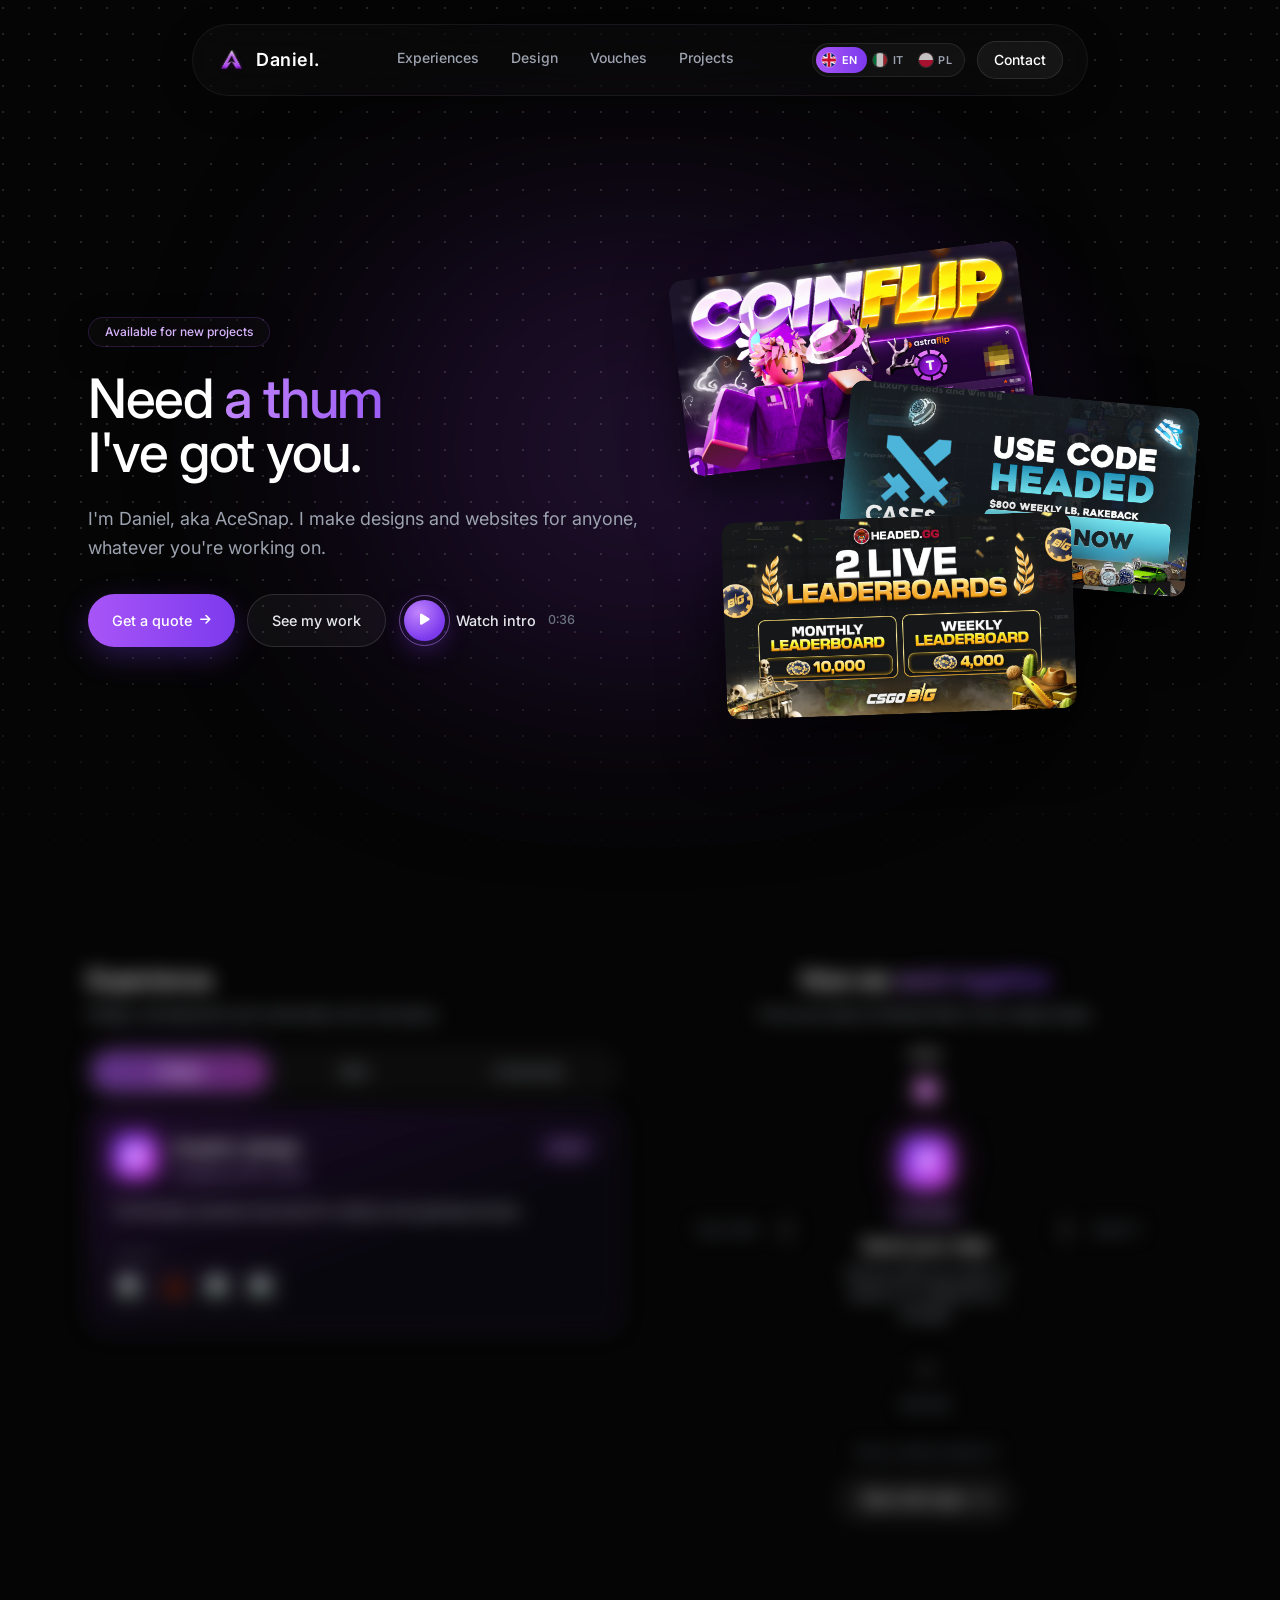
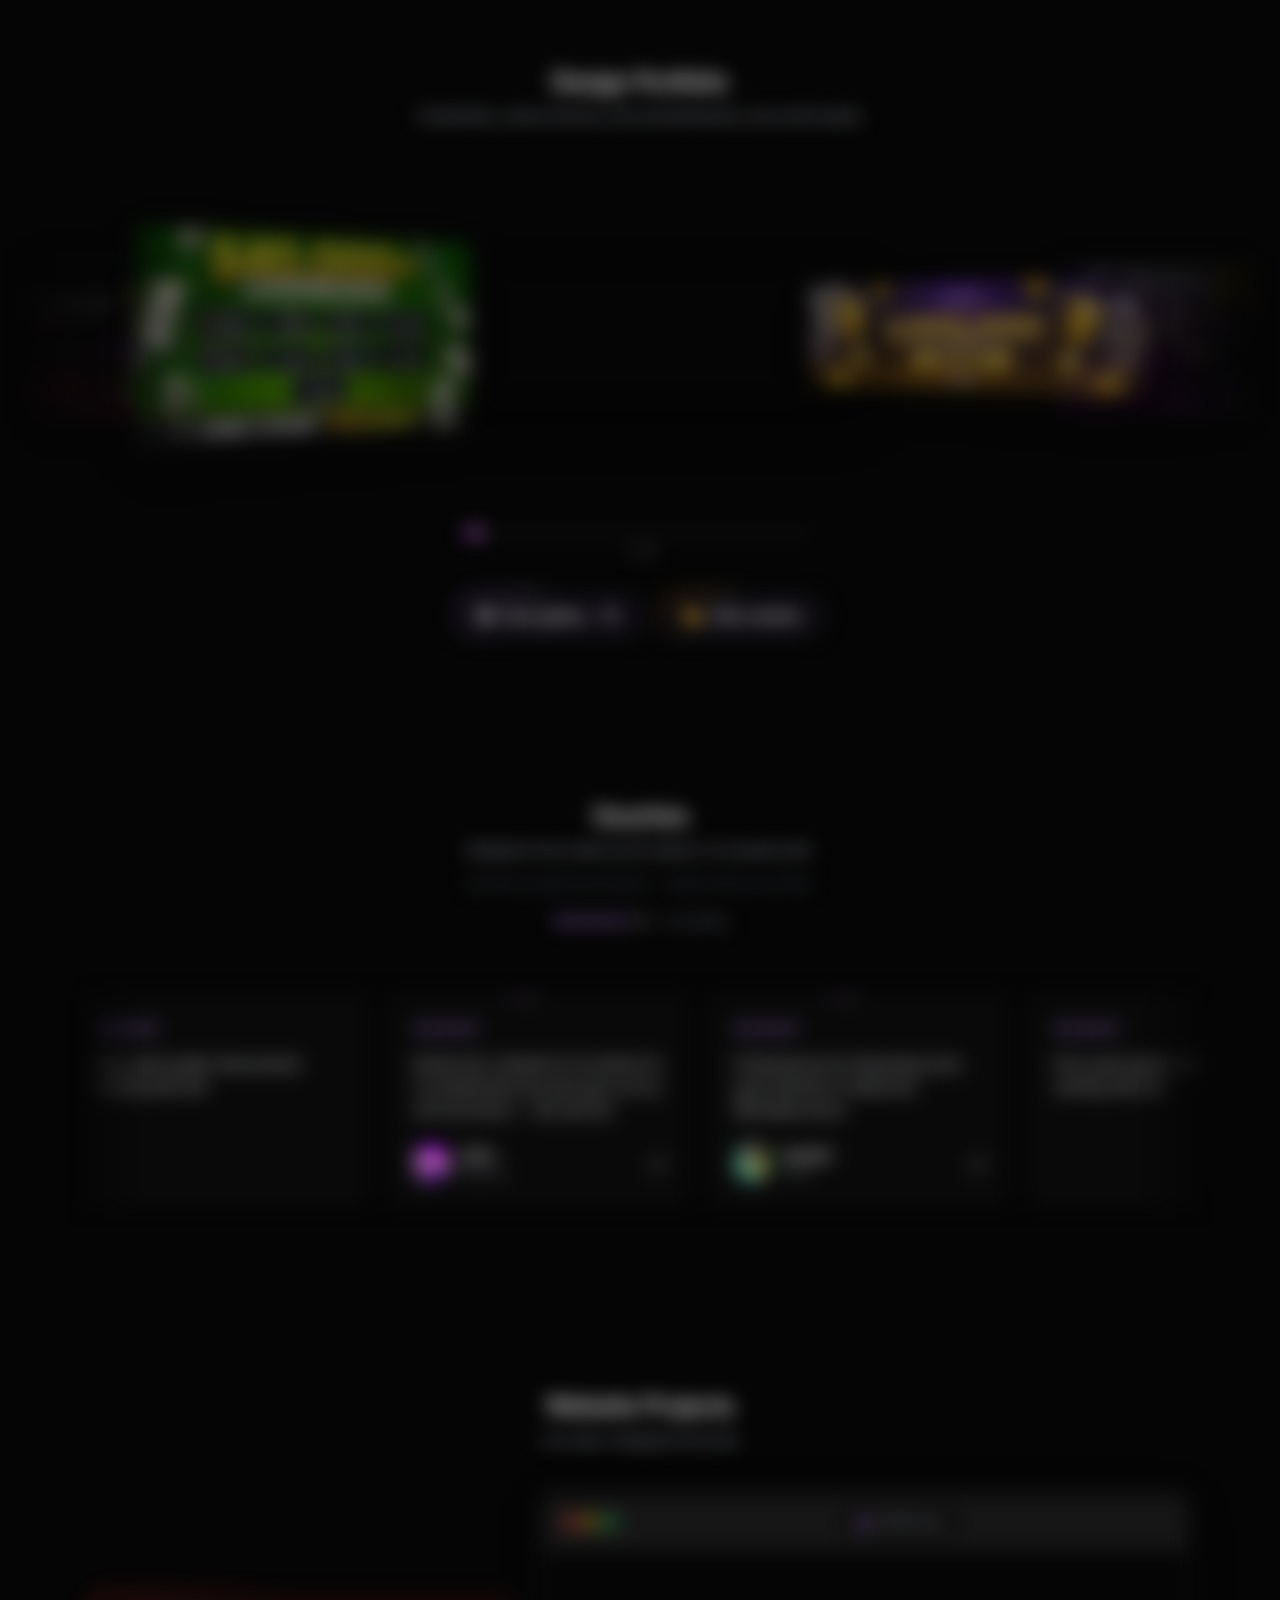
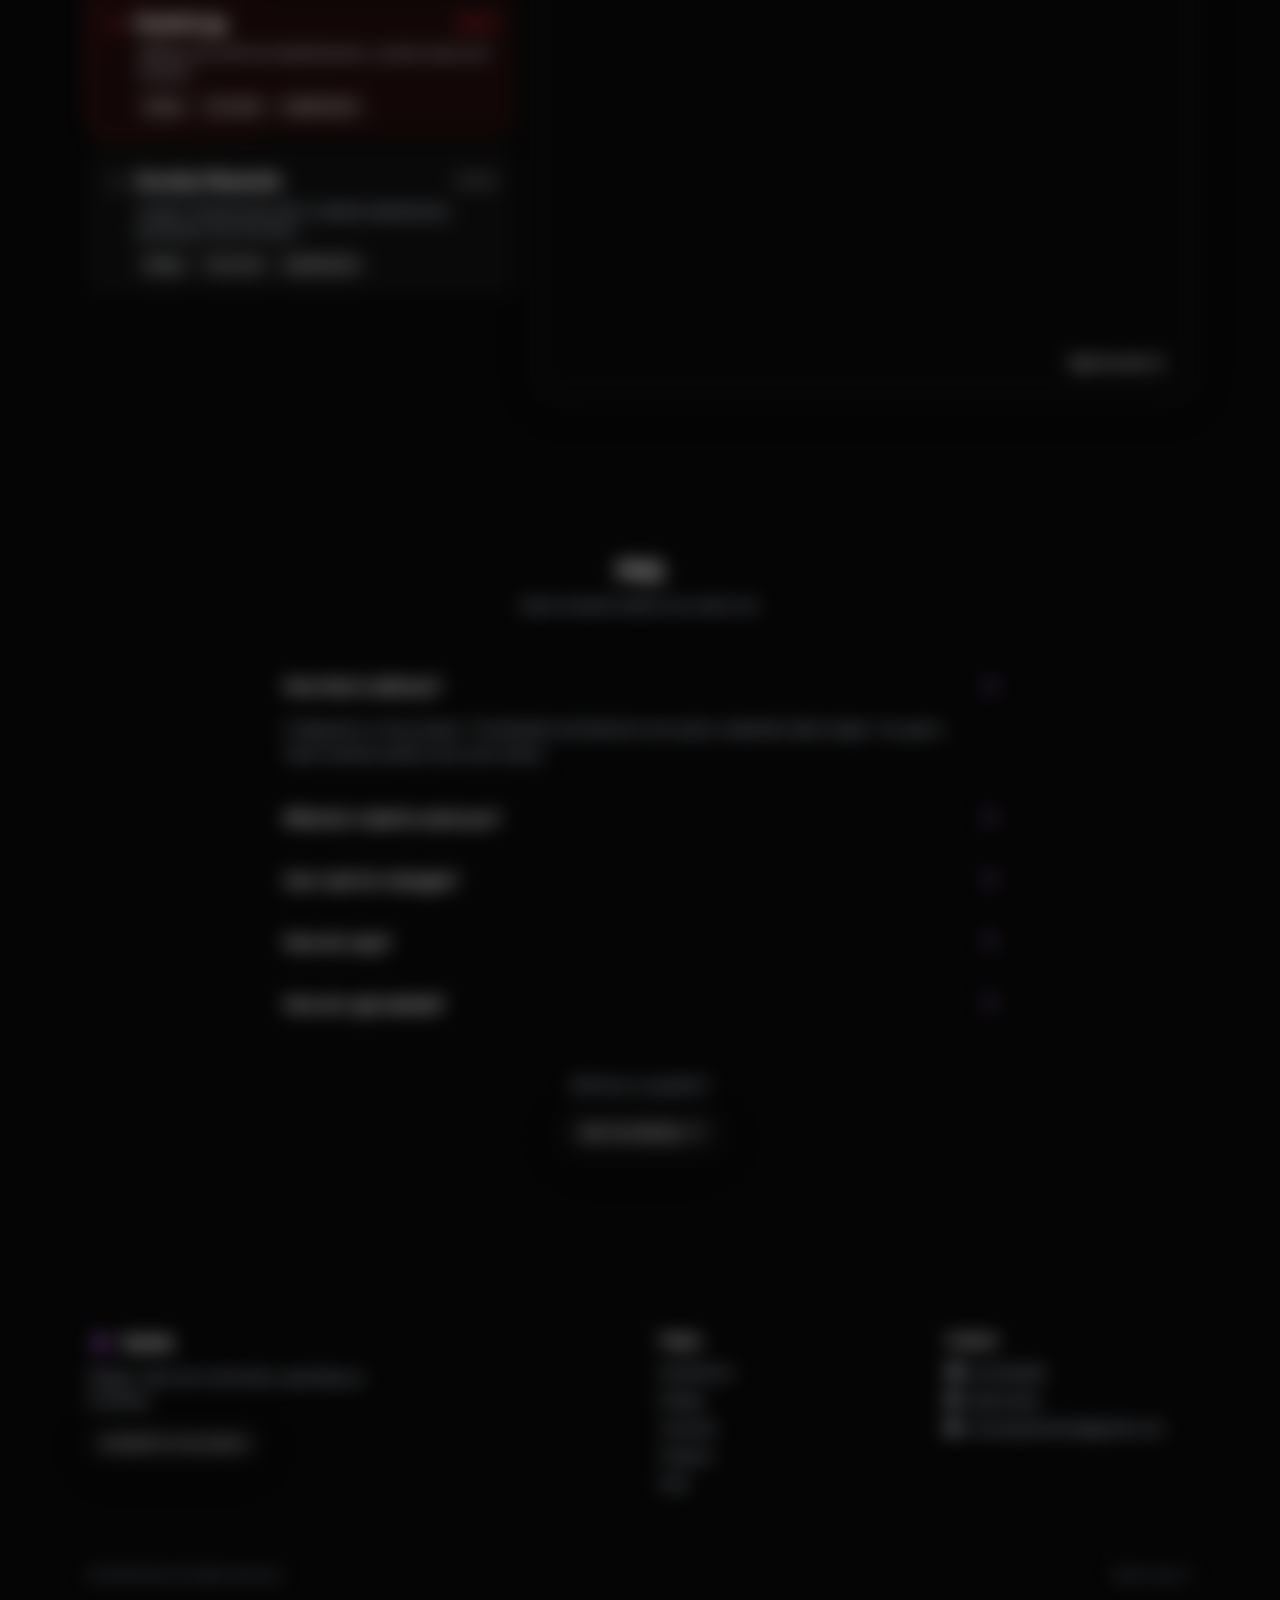
==== commit 2c43b03e: "Intro: 3D screen player with chapters and order panel at the end" ====
--- a/index.html
+++ b/index.html
@@ -706,14 +706,68 @@
 .hero-play:hover .hero-play-icon { transform: scale(1.08); }
 .hero-play-time { color: #6b7280; font-size: .78rem; font-variant-numeric: tabular-nums; }
 @keyframes heroPlayPulse { 0% { transform: scale(.9); opacity: .9; } 100% { transform: scale(1.45); opacity: 0; } }
-.intro-modal { position: fixed; inset: 0; z-index: 96; display: flex; flex-direction: column; align-items: center; justify-content: center; gap: 1.1rem; padding: 4rem 1.25rem 2rem; background: rgba(5,5,5,.94); -webkit-backdrop-filter: blur(10px); backdrop-filter: blur(10px); opacity: 0; pointer-events: none; transition: opacity .3s ease; }
+.intro-modal { position: fixed; inset: 0; z-index: 96; display: flex; flex-direction: column; align-items: center; justify-content: center; gap: 4vh; padding: 4rem 1.25rem 2rem; background: #060507; perspective: 1400px; overflow: hidden; opacity: 0; pointer-events: none; transition: opacity .35s ease; }
 .intro-modal.open { opacity: 1; pointer-events: auto; }
-.intro-frame { position: relative; width: min(1120px, 100%, calc((100vh - 12rem) * 16 / 9)); aspect-ratio: 16 / 9; border-radius: 18px; overflow: hidden; background: #050505; box-shadow: 0 30px 90px rgba(0,0,0,.7), 0 0 0 1px rgba(255,255,255,.08), 0 0 80px rgba(124,58,237,.18); transform: translateY(14px) scale(.97); transition: transform .5s cubic-bezier(.22,1,.36,1); }
-.intro-modal.open .intro-frame { transform: none; }
-.intro-frame video { display: block; width: 100%; height: 100%; object-fit: cover; background: #050505; }
-.intro-foot { display: flex; flex-wrap: wrap; align-items: center; justify-content: center; gap: .9rem; color: #a1a1aa; font-size: .9rem; opacity: 0; transform: translateY(8px); transition: opacity .4s ease .15s, transform .5s cubic-bezier(.22,1,.36,1) .15s; }
-.intro-modal.open .intro-foot { opacity: 1; transform: none; }
-.intro-close { position: absolute; top: 1rem; right: 1rem; }
+.intro-close { position: absolute; top: 1rem; right: 1rem; z-index: 5; }
+.ip-floor { position: absolute; left: -20%; right: -20%; bottom: -40%; height: 80%; background: radial-gradient(50% 45% at 50% 30%, rgba(124,58,237,.5), transparent 70%); pointer-events: none; }
+.ip-stage { position: relative; width: 100%; display: flex; justify-content: center; perspective: 1400px; }
+.ip-dev { position: relative; width: min(74vw, calc(60vh * 16 / 9)); aspect-ratio: 16 / 9; padding: 10px; border-radius: 18px; background: linear-gradient(180deg, #2c2936, #121117); box-shadow: 0 0 0 1px rgba(255,255,255,.08), 0 60px 120px rgba(0,0,0,.8); transform-origin: 50% 100%; transform: rotateX(38deg) translateY(10vh) scale(.82); opacity: 0; transition: transform 1.2s cubic-bezier(.22,1,.36,1), opacity .6s; }
+.intro-modal.open .ip-dev { transform: none; opacity: 1; }
+.ip-screen { position: relative; width: 100%; height: 100%; border-radius: 10px; overflow: hidden; background: #000; }
+.ip-screen video { display: block; width: 100%; height: 100%; object-fit: cover; background: #000; cursor: pointer; }
+.ip-big { position: absolute; left: 50%; top: 50%; width: 76px; height: 76px; margin: -38px 0 0 -38px; border-radius: 50%; border: 0; color: #fff; font-size: 22px; cursor: pointer; background: radial-gradient(circle at 35% 30%, #c084fc, #7c3aed 70%); box-shadow: 0 12px 36px rgba(124,58,237,.5); opacity: 0; transform: scale(.8); pointer-events: none; transition: opacity .3s, transform .3s; }
+.ip-big i { margin-left: 4px; }
+.intro-modal.paused:not(.ended) .ip-big { opacity: 1; transform: none; pointer-events: auto; }
+.ip-refl { position: absolute; left: 0; right: 0; top: calc(100% + 14px); width: 100%; height: 34%; transform: scaleY(-1); opacity: .18; filter: blur(4px); -webkit-mask-image: linear-gradient(to top, #000, transparent 75%); mask-image: linear-gradient(to top, #000, transparent 75%); pointer-events: none; transition: opacity .6s; }
+.ip-ctrl { position: relative; z-index: 2; display: flex; align-items: center; gap: .6rem; padding: 6px 16px 6px 6px; border-radius: 999px; background: rgba(255,255,255,.06); -webkit-backdrop-filter: blur(14px); backdrop-filter: blur(14px); box-shadow: inset 0 0 0 1px rgba(255,255,255,.1); width: min(640px, 92vw); opacity: 0; transform: translateY(20px); transition: opacity .6s .7s, transform .6s .7s cubic-bezier(.22,1,.36,1); }
+.intro-modal.open .ip-ctrl { opacity: 1; transform: none; }
+.ip-btn { width: 38px; height: 38px; flex: none; border-radius: 50%; border: 0; cursor: pointer; color: #fff; background: transparent; font-size: .85rem; display: inline-flex; align-items: center; justify-content: center; transition: background .2s; }
+.ip-btn:hover { background: rgba(255,255,255,.1); }
+.ip-label { font-size: .8rem; font-weight: 600; color: #e4e4e7; min-width: 5.6rem; white-space: nowrap; }
+.ip-segs { flex: 1; display: flex; gap: 4px; height: 14px; align-items: center; cursor: pointer; }
+.ip-segs b { position: relative; height: 5px; border-radius: 3px; background: rgba(255,255,255,.16); overflow: hidden; transition: height .2s; }
+.ip-segs:hover b { height: 7px; }
+.ip-segs b i { position: absolute; inset: 0; transform-origin: left; transform: scaleX(0); background: linear-gradient(90deg, #7c3aed, #c084fc); }
+.ip-time { font: 600 .75rem ui-monospace, Menlo, monospace; color: #d4d4d8; font-variant-numeric: tabular-nums; }
+.ip-end { position: absolute; right: 4vw; top: 50%; width: min(400px, 34vw); transform: translate(60px, -50%); opacity: 0; visibility: hidden; z-index: 4; padding: 26px; border-radius: 20px; background: rgba(22,19,30,.74); -webkit-backdrop-filter: blur(18px); backdrop-filter: blur(18px); box-shadow: inset 0 0 0 1px rgba(255,255,255,.1), 0 40px 80px rgba(0,0,0,.6); display: flex; flex-direction: column; gap: 14px; transition: transform .9s .25s cubic-bezier(.22,1,.36,1), opacity .6s .25s, visibility 0s .9s; }
+.ip-kicker { font-size: .72rem; font-weight: 700; letter-spacing: .14em; text-transform: uppercase; color: #a1a1aa; }
+.ip-end h3 { font-size: 1.6rem; font-weight: 700; letter-spacing: -.02em; line-height: 1.15; color: #fff; }
+.ip-tiles { display: flex; flex-direction: column; gap: 8px; }
+.ip-tile { display: flex; align-items: center; gap: 12px; padding: 10px; border-radius: 14px; border: 0; cursor: pointer; color: #fff; text-align: left; font: inherit; background: rgba(255,255,255,.04); box-shadow: inset 0 0 0 1px rgba(255,255,255,.08); transition: background .2s, box-shadow .2s, transform .2s; }
+.ip-tile:hover, .ip-tile:focus-visible { background: rgba(124,58,237,.2); box-shadow: inset 0 0 0 1px rgba(192,132,252,.6); outline: none; transform: translateX(3px); }
+.ip-tile img { width: 74px; aspect-ratio: 16 / 9; object-fit: cover; border-radius: 8px; flex: none; }
+.ip-tile b { display: block; font-size: .95rem; font-weight: 600; }
+.ip-tile small { color: #a1a1aa; font-size: .75rem; }
+.ip-tile > i { margin-left: auto; color: #c084fc; font-size: .8rem; }
+.ip-endfoot { display: flex; justify-content: space-between; align-items: center; }
+.ip-stars { color: #fbbf24; letter-spacing: 3px; font-size: .9rem; }
+.ip-stars small { color: #a1a1aa; letter-spacing: 0; font-size: .78rem; margin-left: 4px; }
+.ip-again { border: 0; background: none; color: #a1a1aa; font: 600 .82rem Inter, sans-serif; cursor: pointer; display: inline-flex; gap: 6px; align-items: center; }
+.ip-again:hover { color: #fff; }
+.ip-st { opacity: 0; transform: translateY(14px); transition: opacity .5s, transform .6s cubic-bezier(.22,1,.36,1); }
+.intro-modal.ended .ip-st { opacity: 1; transform: none; }
+.intro-modal.ended .ip-st:nth-child(2) { transition-delay: .4s; } .intro-modal.ended .ip-tiles .ip-st:nth-child(1) { transition-delay: .5s; } .intro-modal.ended .ip-tiles .ip-st:nth-child(2) { transition-delay: .6s; } .intro-modal.ended .ip-tiles .ip-st:nth-child(3) { transition-delay: .7s; } .intro-modal.ended .ip-endfoot.ip-st { transition-delay: .85s; } .intro-modal.ended .ip-kicker.ip-st { transition-delay: .3s; }
+.intro-modal.ended .ip-dev { transform: translateX(-17vw) rotateY(16deg) scale(.86); }
+.intro-modal.ended .ip-end { opacity: 1; visibility: visible; transform: translate(0, -50%); transition: transform .9s .25s cubic-bezier(.22,1,.36,1), opacity .6s .25s, visibility 0s; }
+.intro-modal.ended .ip-ctrl { opacity: 0; transform: translateY(20px); pointer-events: none; transition-delay: 0s; }
+.intro-modal.ended .ip-refl { opacity: 0; }
+@media (max-width: 820px) {
+  .intro-modal { justify-content: center; gap: 3vh; }
+  .ip-stage { position: static; perspective: none; }
+  .ip-dev { width: 92vw; padding: 6px; border-radius: 14px; }
+  .ip-screen { border-radius: 9px; }
+  .ip-label { display: none; }
+  .ip-end { left: 50%; right: auto; top: auto; bottom: 4vh; width: min(420px, 92vw); padding: 18px; transform: translate(-50%, 60px); }
+  .intro-modal.ended .ip-end { transform: translate(-50%, 0); }
+  .intro-modal.ended .ip-dev { transform: translateY(-24vh) scale(.62); }
+  .ip-end h3 { font-size: 1.3rem; }
+  .ip-tile img { width: 64px; }
+}
+@media (max-width: 820px) and (max-height: 700px) { .intro-modal.ended .ip-dev { opacity: 0; } }
+@media (prefers-reduced-motion: reduce) {
+  .ip-dev, .intro-modal.ended .ip-dev { transform: none !important; }
+  .ip-end, .intro-modal.ended .ip-end { transition: opacity .3s, visibility 0s; }
+}
 @media (prefers-reduced-motion: reduce) { .hero-play-icon::before { animation: none; } }
 .hero-stack { position: relative; width: 100%; max-width: 540px; aspect-ratio: 1 / .9; margin: 0 auto; }
 .hero-card { position: absolute; width: 68%; padding: 0; border: 0; background: none; cursor: zoom-in; animation: heroFloat 6s ease-in-out infinite; }
@@ -1311,8 +1365,33 @@
 
 <div id="introModal" class="intro-modal" role="dialog" aria-modal="true" aria-label="AceSnap intro" aria-hidden="true">
     <button type="button" class="gal-close intro-close" onclick="closeIntro()" aria-label="Close"><i class="fa-solid fa-xmark"></i></button>
-    <div class="intro-frame"><video id="introVideo" src="./intro.mp4?v=5" poster="./intro-poster.jpg?v=5" preload="none" controls playsinline></video></div>
-    <div class="intro-foot"><span data-i18n="intro.like">Like what you see?</span><button type="button" class="hero-cta-primary" onclick="closeIntro(); openContactModal();"><span data-i18n="hero.cta1">Get a quote</span> <i class="fa-solid fa-arrow-right text-xs"></i></button></div>
+    <div class="ip-floor" aria-hidden="true"></div>
+    <div class="ip-stage">
+        <div class="ip-dev">
+            <div class="ip-screen">
+                <video id="introVideo" src="./intro.mp4?v=5" poster="./intro-poster.jpg?v=5" preload="none" playsinline></video>
+                <button type="button" class="ip-big" onclick="introToggle()" aria-label="Play"><i class="fa-solid fa-play"></i></button>
+            </div>
+            <canvas class="ip-refl" id="ipRefl" width="160" height="54" aria-hidden="true"></canvas>
+        </div>
+        <aside class="ip-end" id="ipEnd" aria-hidden="true">
+            <p class="ip-kicker ip-st" data-i18n="intro.thanks">Thanks for watching</p>
+            <h3 class="ip-st" data-i18n="intro.what">What can I make for you?</h3>
+            <div class="ip-tiles">
+                <button type="button" class="ip-tile ip-st" onclick="introOrder()"><img src="img/juaqthumbnail1.webp" alt="" loading="lazy"><span><b data-i18n="intro.t1">Thumbnail</b><small data-i18n="intro.t1s">YouTube, Kick, streams</small></span><i class="fa-solid fa-arrow-right"></i></button>
+                <button type="button" class="ip-tile ip-st" onclick="introOrder()"><img src="img/scoobybanner.webp" alt="" loading="lazy"><span><b data-i18n="intro.t2">Banner</b><small data-i18n="intro.t2s">Channels, promos, socials</small></span><i class="fa-solid fa-arrow-right"></i></button>
+                <button type="button" class="ip-tile ip-st" onclick="introOrder()"><img src="img/intro-sites.webp" alt="" loading="lazy"><span><b data-i18n="intro.t3">Website</b><small data-i18n="intro.t3s">Leaderboards, rewards, portfolios</small></span><i class="fa-solid fa-arrow-right"></i></button>
+            </div>
+            <div class="ip-endfoot ip-st"><span class="ip-stars">★★★★★<small>5.0</small></span><button type="button" class="ip-again" onclick="introReplay()"><i class="fa-solid fa-rotate-left"></i><span data-i18n="intro.again">Watch again</span></button></div>
+        </aside>
+    </div>
+    <div class="ip-ctrl">
+        <button type="button" class="ip-btn" id="ipPP" onclick="introToggle()" aria-label="Pause"><i class="fa-solid fa-pause"></i></button>
+        <span class="ip-label" id="ipLabel">Intro</span>
+        <div class="ip-segs" id="ipSegs" role="slider" tabindex="0" aria-label="Seek" aria-valuemin="0" aria-valuemax="37" aria-valuenow="0"></div>
+        <span class="ip-time" id="ipTime">0:00</span>
+        <button type="button" class="ip-btn" id="ipMute" onclick="introMute()" aria-label="Mute"><i class="fa-solid fa-volume-high"></i></button>
+    </div>
 </div>
 <div id="slotModal" class="slot-modal" role="dialog" aria-modal="true" aria-labelledby="slotTitle" aria-hidden="true">
     <div class="slot-stage" id="slotStage"><canvas aria-label="3D slot machine" role="img"></canvas></div>
@@ -1461,6 +1540,7 @@
     'hero.aria': 'Ti serve un banner, una miniatura o un sito web? Ci penso io.',
     'hero.p': 'Sono Daniel, alias AceSnap. Creo grafiche e siti web per chiunque, qualunque sia il tuo progetto.',
     'hero.cta1': 'Chiedi un preventivo', 'hero.cta2': 'Guarda i miei lavori', 'hero.intro': 'Guarda l\'intro', 'intro.like': 'Ti piace quello che vedi?',
+    'intro.thanks': 'Grazie per la visione', 'intro.what': 'Cosa posso creare per te?', 'intro.t1': 'Thumbnail', 'intro.t1s': 'YouTube, Kick, live', 'intro.t2': 'Banner', 'intro.t2s': 'Canali, promo, social', 'intro.t3': 'Sito web', 'intro.t3s': 'Classifiche, premi, portfolio', 'intro.again': 'Guarda di nuovo', 'intro.c1': 'Intro', 'intro.c2': 'Design', 'intro.c3': 'Siti web', 'intro.c4': 'Recensioni', 'intro.c5': 'Contatti',
     'exp.title': 'Esperienza', 'exp.sub': 'Design, sviluppo e community, tutto in un unico posto.',
     'exp.tab.design': 'Design', 'exp.tab.web': 'Web', 'exp.tab.community': 'Community',
     'exp.d.title': 'Grafica', 'exp.yrs4': '4 anni', 'exp.yrs2': '2 anni', 'exp.d.role': 'Grafico freelance',
@@ -1515,6 +1595,7 @@
     'hero.aria': 'Potrzebujesz banera, miniaturki lub strony WWW? Zajmę się tym.',
     'hero.p': 'Jestem Daniel, znany jako AceSnap. Robię grafiki i strony WWW dla każdego, niezależnie od projektu.',
     'hero.cta1': 'Zapytaj o wycenę', 'hero.cta2': 'Zobacz moje prace', 'hero.intro': 'Zobacz intro', 'intro.like': 'Podoba ci się?',
+    'intro.thanks': 'Dzięki za obejrzenie', 'intro.what': 'Co mogę dla ciebie zrobić?', 'intro.t1': 'Miniatura', 'intro.t1s': 'YouTube, Kick, streamy', 'intro.t2': 'Baner', 'intro.t2s': 'Kanały, promocje, social media', 'intro.t3': 'Strona internetowa', 'intro.t3s': 'Rankingi, nagrody, portfolio', 'intro.again': 'Obejrzyj ponownie', 'intro.c1': 'Intro', 'intro.c2': 'Grafika', 'intro.c3': 'Strony', 'intro.c4': 'Opinie', 'intro.c5': 'Kontakt',
     'exp.title': 'Doświadczenie', 'exp.sub': 'Grafika, programowanie i społeczność w jednym miejscu.',
     'exp.tab.design': 'Grafika', 'exp.tab.web': 'Web', 'exp.tab.community': 'Społeczność',
     'exp.d.title': 'Projektowanie graficzne', 'exp.yrs4': '4 lata', 'exp.yrs2': '2 lata', 'exp.d.role': 'Grafik freelancer',
@@ -2718,23 +2799,110 @@
 const introModal = document.getElementById('introModal');
 const introVideo = document.getElementById('introVideo');
 let introLastFocus = null;
+const INTRO_CH = [
+  { t: 0, k: 'intro.c1', en: 'Intro' },
+  { t: 4.5, k: 'intro.c2', en: 'Designs' },
+  { t: 14.2, k: 'intro.c3', en: 'Websites' },
+  { t: 24.3, k: 'intro.c4', en: 'Vouches' },
+  { t: 29.6, k: 'intro.c5', en: 'Get in touch' },
+];
+const ipSegs = document.getElementById('ipSegs');
+const ipRefl = document.getElementById('ipRefl').getContext('2d');
+let ipRaf = 0, ipTick = 0;
+const ipDur = () => (introVideo.duration && isFinite(introVideo.duration) ? introVideo.duration : 36.6);
+const ipEnd = i => (i + 1 < INTRO_CH.length ? INTRO_CH[i + 1].t : ipDur());
+const ipFmt = s => { s = Math.max(0, Math.floor(s)); return Math.floor(s / 60) + ':' + String(s % 60).padStart(2, '0'); };
+ipSegs.innerHTML = INTRO_CH.map(() => '<b><i></i></b>').join('');
+const ipBars = [...ipSegs.children];
+function ipLayout() { ipBars.forEach((b, i) => { b.style.flex = (ipEnd(i) - INTRO_CH[i].t).toFixed(2); }); }
+ipLayout();
+introVideo.addEventListener('loadedmetadata', ipLayout);
+function ipSeekTo(t) { try { introVideo.currentTime = Math.max(0, Math.min(ipDur() - 0.05, t)); } catch (e) {} }
+ipSegs.addEventListener('click', e => { const r = ipSegs.getBoundingClientRect(); ipSeekTo((e.clientX - r.left) / r.width * ipDur()); });
+ipSegs.addEventListener('keydown', e => {
+  if (e.key === 'ArrowRight') { ipSeekTo(introVideo.currentTime + 5); e.preventDefault(); }
+  if (e.key === 'ArrowLeft') { ipSeekTo(introVideo.currentTime - 5); e.preventDefault(); }
+});
+function ipFrame() {
+  ipText();
+  if (++ipTick % 2 === 0 && introVideo.readyState >= 2 && !introModal.classList.contains('ended')) {
+    try { ipRefl.drawImage(introVideo, 0, 0, 160, 90, 0, 0, 160, 54); } catch (e) {}
+  }
+  ipRaf = requestAnimationFrame(ipFrame);
+}
+function ipSyncPlay() {
+  const paused = introVideo.paused;
+  introModal.classList.toggle('paused', paused);
+  const pp = document.getElementById('ipPP');
+  pp.innerHTML = paused ? '<i class="fa-solid fa-play"></i>' : '<i class="fa-solid fa-pause"></i>';
+  pp.setAttribute('aria-label', paused ? 'Play' : 'Pause');
+}
+function ipText() {
+  const t = introVideo.currentTime;
+  let ci = 0;
+  INTRO_CH.forEach((c, i) => { if (t >= c.t) ci = i; });
+  ipBars.forEach((b, i) => { b.firstChild.style.transform = `scaleX(${Math.min(1, Math.max(0, (t - INTRO_CH[i].t) / (ipEnd(i) - INTRO_CH[i].t)))})`; });
+  document.getElementById('ipLabel').textContent = tr(INTRO_CH[ci].k, INTRO_CH[ci].en);
+  document.getElementById('ipTime').textContent = ipFmt(t);
+  ipSegs.setAttribute('aria-valuenow', Math.round(t));
+}
+introVideo.addEventListener('timeupdate', ipText);
+introVideo.addEventListener('seeked', ipText);
+introVideo.addEventListener('play', ipSyncPlay);
+introVideo.addEventListener('pause', ipSyncPlay);
+introVideo.addEventListener('click', () => introToggle());
+introVideo.addEventListener('ended', () => {
+  introModal.classList.add('ended');
+  document.getElementById('ipEnd').setAttribute('aria-hidden', 'false');
+  setTimeout(() => { const f = introModal.querySelector('.ip-tile'); if (f && introModal.classList.contains('ended')) f.focus({ preventScroll: true }); }, 900);
+});
+function introToggle() {
+  if (introModal.classList.contains('ended')) return;
+  if (introVideo.paused) { const p = introVideo.play(); if (p && p.catch) p.catch(() => {}); } else introVideo.pause();
+}
+function introMute() {
+  introVideo.muted = !introVideo.muted;
+  const b = document.getElementById('ipMute');
+  b.innerHTML = introVideo.muted ? '<i class="fa-solid fa-volume-xmark"></i>' : '<i class="fa-solid fa-volume-high"></i>';
+  b.setAttribute('aria-label', introVideo.muted ? 'Unmute' : 'Mute');
+}
+function introReplay() {
+  introModal.classList.remove('ended');
+  document.getElementById('ipEnd').setAttribute('aria-hidden', 'true');
+  ipSeekTo(0);
+  const p = introVideo.play();
+  if (p && p.catch) p.catch(() => {});
+}
+function introOrder() {
+  closeIntro();
+  setTimeout(openContactModal, 250);
+}
 function openIntro() {
   introLastFocus = document.activeElement;
+  introModal.classList.remove('ended');
+  document.getElementById('ipEnd').setAttribute('aria-hidden', 'true');
   introModal.classList.add('open');
   introModal.setAttribute('aria-hidden', 'false');
   document.body.style.overflow = 'hidden';
   try { introVideo.currentTime = 0; } catch (e) {}
   const p = introVideo.play();
-  if (p && p.catch) p.catch(() => {});
+  if (p && p.catch) p.catch(() => ipSyncPlay());
+  cancelAnimationFrame(ipRaf);
+  ipRaf = requestAnimationFrame(ipFrame);
   setTimeout(() => introModal.querySelector('.intro-close').focus(), 60);
 }
 function closeIntro() {
   introVideo.pause();
-  introModal.classList.remove('open');
+  cancelAnimationFrame(ipRaf);
+  introModal.classList.remove('open', 'ended', 'paused');
   introModal.setAttribute('aria-hidden', 'true');
   document.body.style.overflow = '';
   if (introLastFocus) introLastFocus.focus();
 }
+window.addEventListener('keydown', e => {
+  if (!introModal.classList.contains('open')) return;
+  if (e.key === ' ' && !/^(BUTTON|INPUT|TEXTAREA)$/.test(document.activeElement.tagName)) { e.preventDefault(); introToggle(); }
+});
 introModal.addEventListener('click', e => { if (e.target === introModal) closeIntro(); });
 window.addEventListener('keydown', e => { if (e.key === 'Escape' && introModal.classList.contains('open')) closeIntro(); });
 </script>
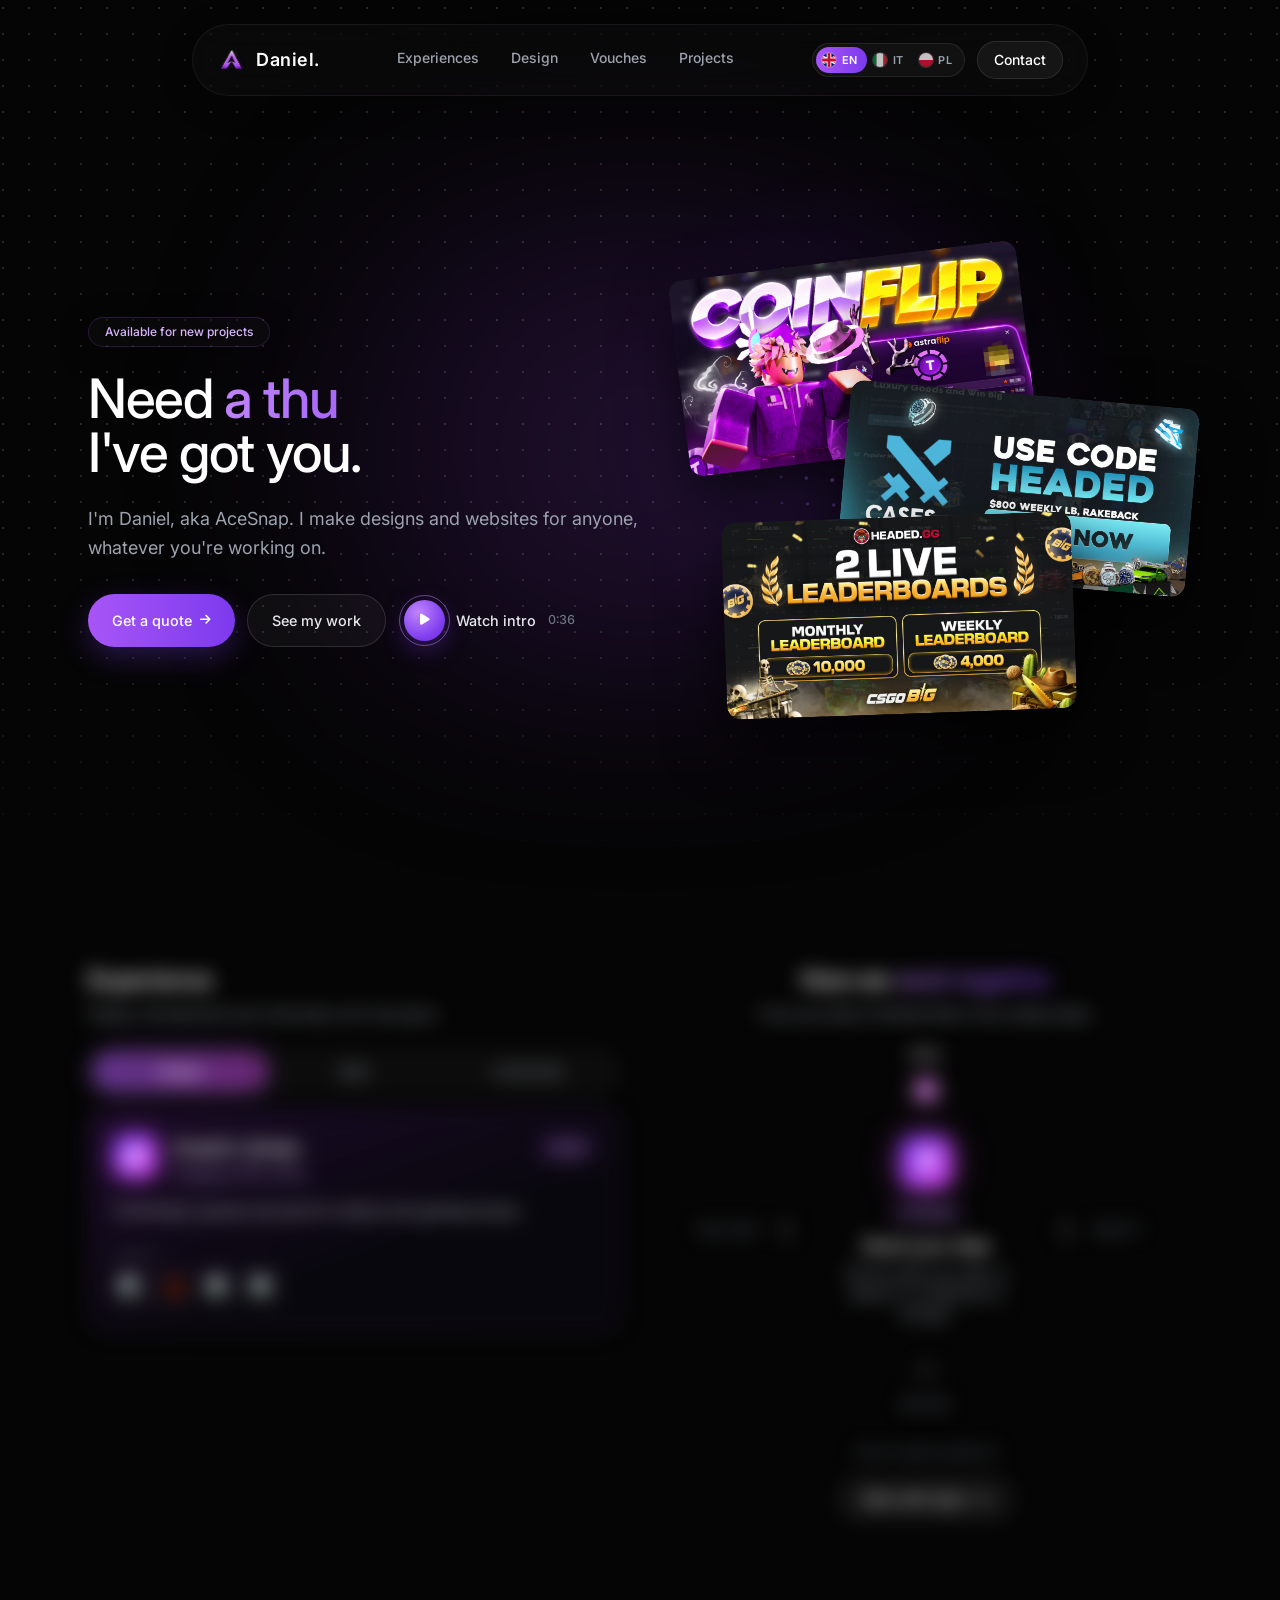
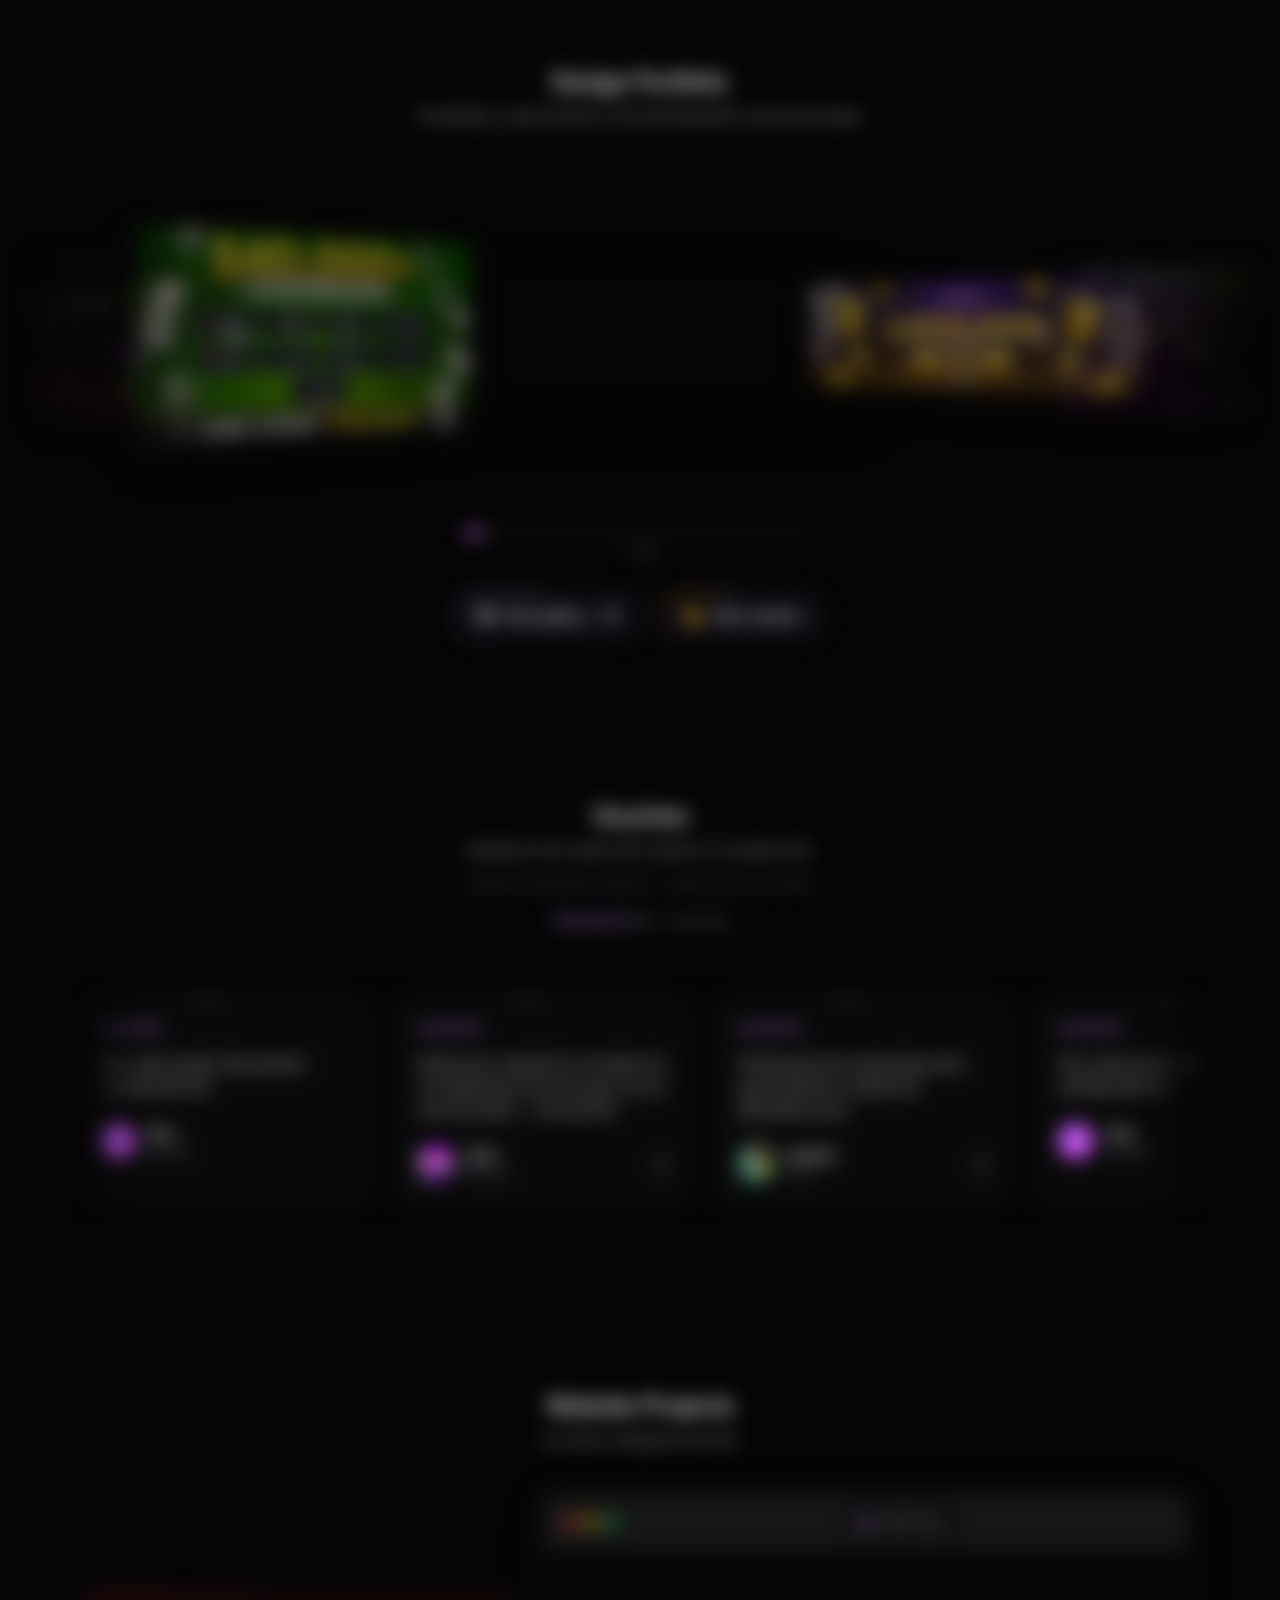
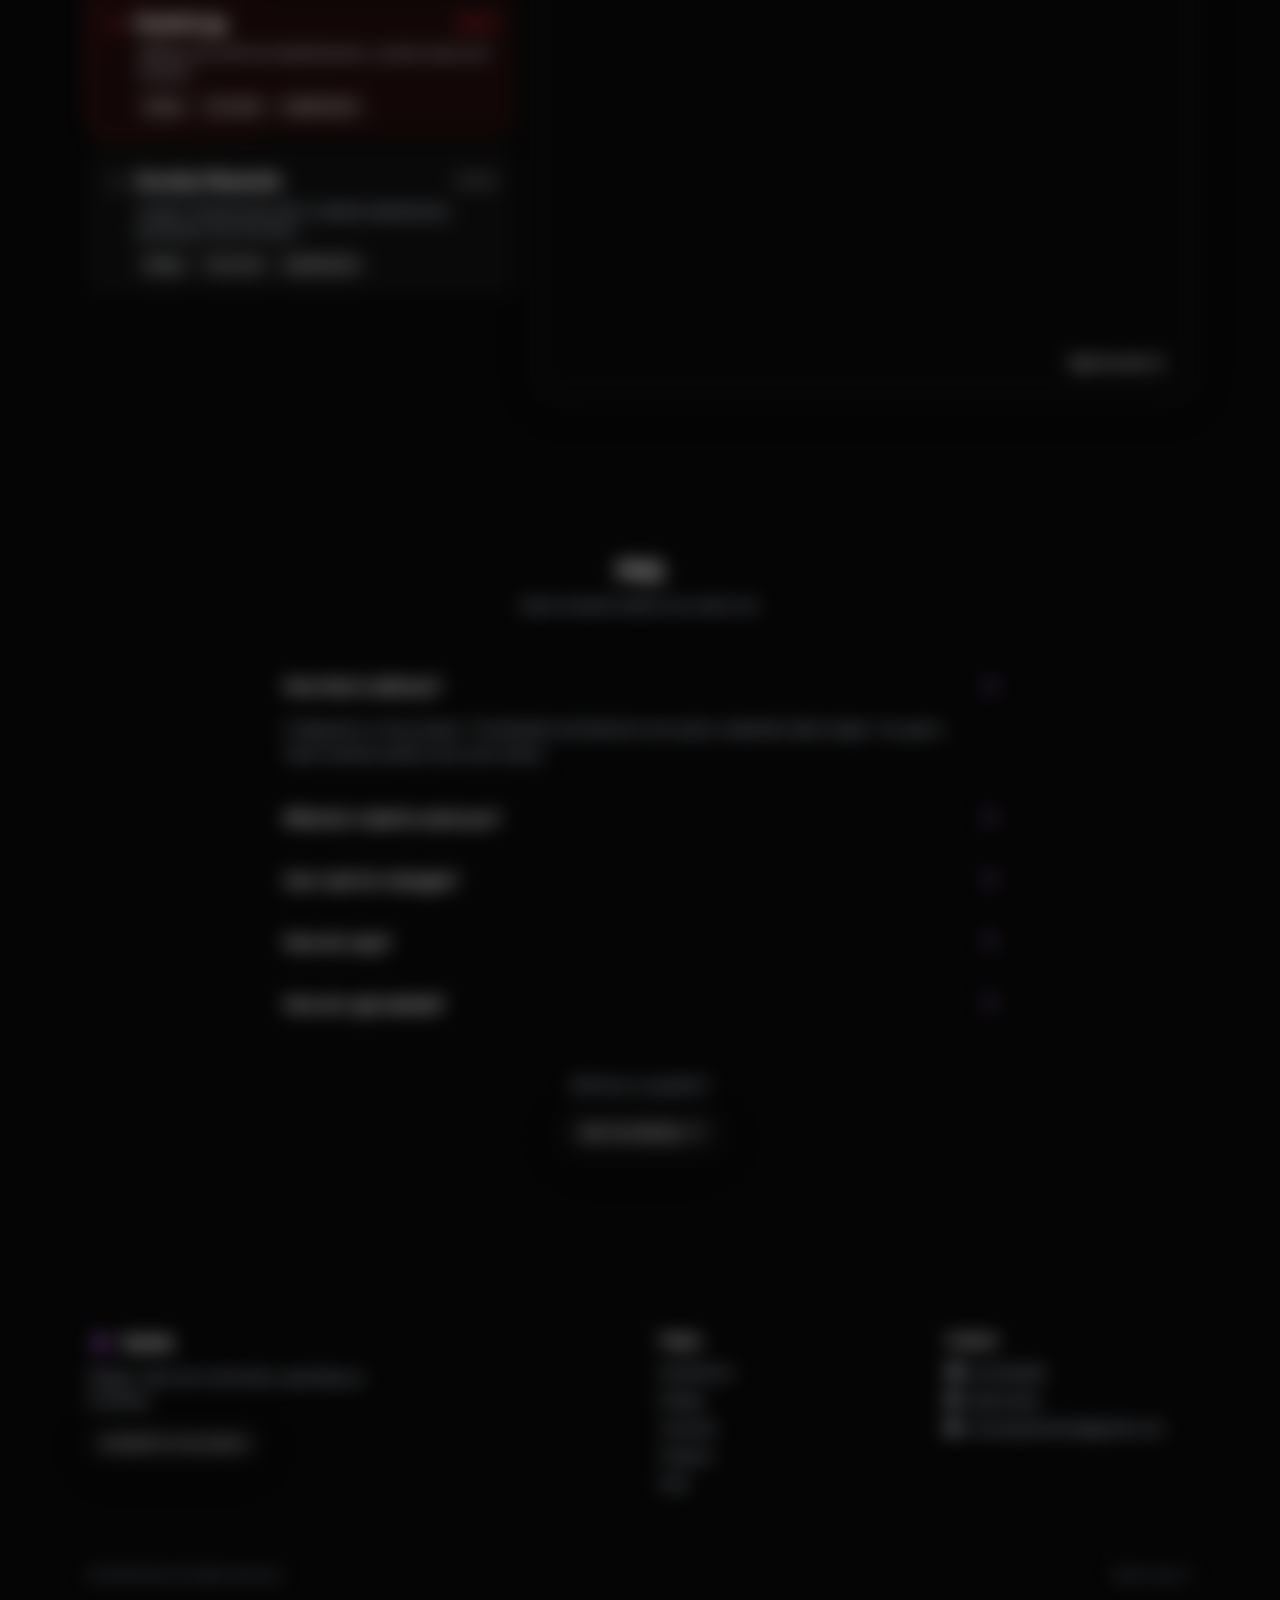
==== commit fa405b35: "Intro: new music track, cleaner screen reflection" ====
--- a/index.html
+++ b/index.html
@@ -718,7 +718,7 @@
 .ip-big { position: absolute; left: 50%; top: 50%; width: 76px; height: 76px; margin: -38px 0 0 -38px; border-radius: 50%; border: 0; color: #fff; font-size: 22px; cursor: pointer; background: radial-gradient(circle at 35% 30%, #c084fc, #7c3aed 70%); box-shadow: 0 12px 36px rgba(124,58,237,.5); opacity: 0; transform: scale(.8); pointer-events: none; transition: opacity .3s, transform .3s; }
 .ip-big i { margin-left: 4px; }
 .intro-modal.paused:not(.ended) .ip-big { opacity: 1; transform: none; pointer-events: auto; }
-.ip-refl { position: absolute; left: 0; right: 0; top: calc(100% + 14px); width: 100%; height: 34%; transform: scaleY(-1); opacity: .18; filter: blur(4px); -webkit-mask-image: linear-gradient(to top, #000, transparent 75%); mask-image: linear-gradient(to top, #000, transparent 75%); pointer-events: none; transition: opacity .6s; }
+.ip-refl { position: absolute; left: 0; right: 0; top: calc(100% + 14px); width: 100%; height: 34%; transform: scaleY(-1); opacity: .32; filter: blur(5px); mix-blend-mode: screen; background: transparent; -webkit-mask-image: linear-gradient(to top, #000, transparent 75%); mask-image: linear-gradient(to top, #000, transparent 75%); pointer-events: none; transition: opacity .6s; }
 .ip-ctrl { position: relative; z-index: 2; display: flex; align-items: center; gap: .6rem; padding: 6px 16px 6px 6px; border-radius: 999px; background: rgba(255,255,255,.06); -webkit-backdrop-filter: blur(14px); backdrop-filter: blur(14px); box-shadow: inset 0 0 0 1px rgba(255,255,255,.1); width: min(640px, 92vw); opacity: 0; transform: translateY(20px); transition: opacity .6s .7s, transform .6s .7s cubic-bezier(.22,1,.36,1); }
 .intro-modal.open .ip-ctrl { opacity: 1; transform: none; }
 .ip-btn { width: 38px; height: 38px; flex: none; border-radius: 50%; border: 0; cursor: pointer; color: #fff; background: transparent; font-size: .85rem; display: inline-flex; align-items: center; justify-content: center; transition: background .2s; }
@@ -1369,7 +1369,7 @@
     <div class="ip-stage">
         <div class="ip-dev">
             <div class="ip-screen">
-                <video id="introVideo" src="./intro.mp4?v=5" poster="./intro-poster.jpg?v=5" preload="none" playsinline></video>
+                <video id="introVideo" src="./intro.mp4?v=6" poster="./intro-poster.jpg?v=5" preload="none" playsinline></video>
                 <button type="button" class="ip-big" onclick="introToggle()" aria-label="Play"><i class="fa-solid fa-play"></i></button>
             </div>
             <canvas class="ip-refl" id="ipRefl" width="160" height="54" aria-hidden="true"></canvas>
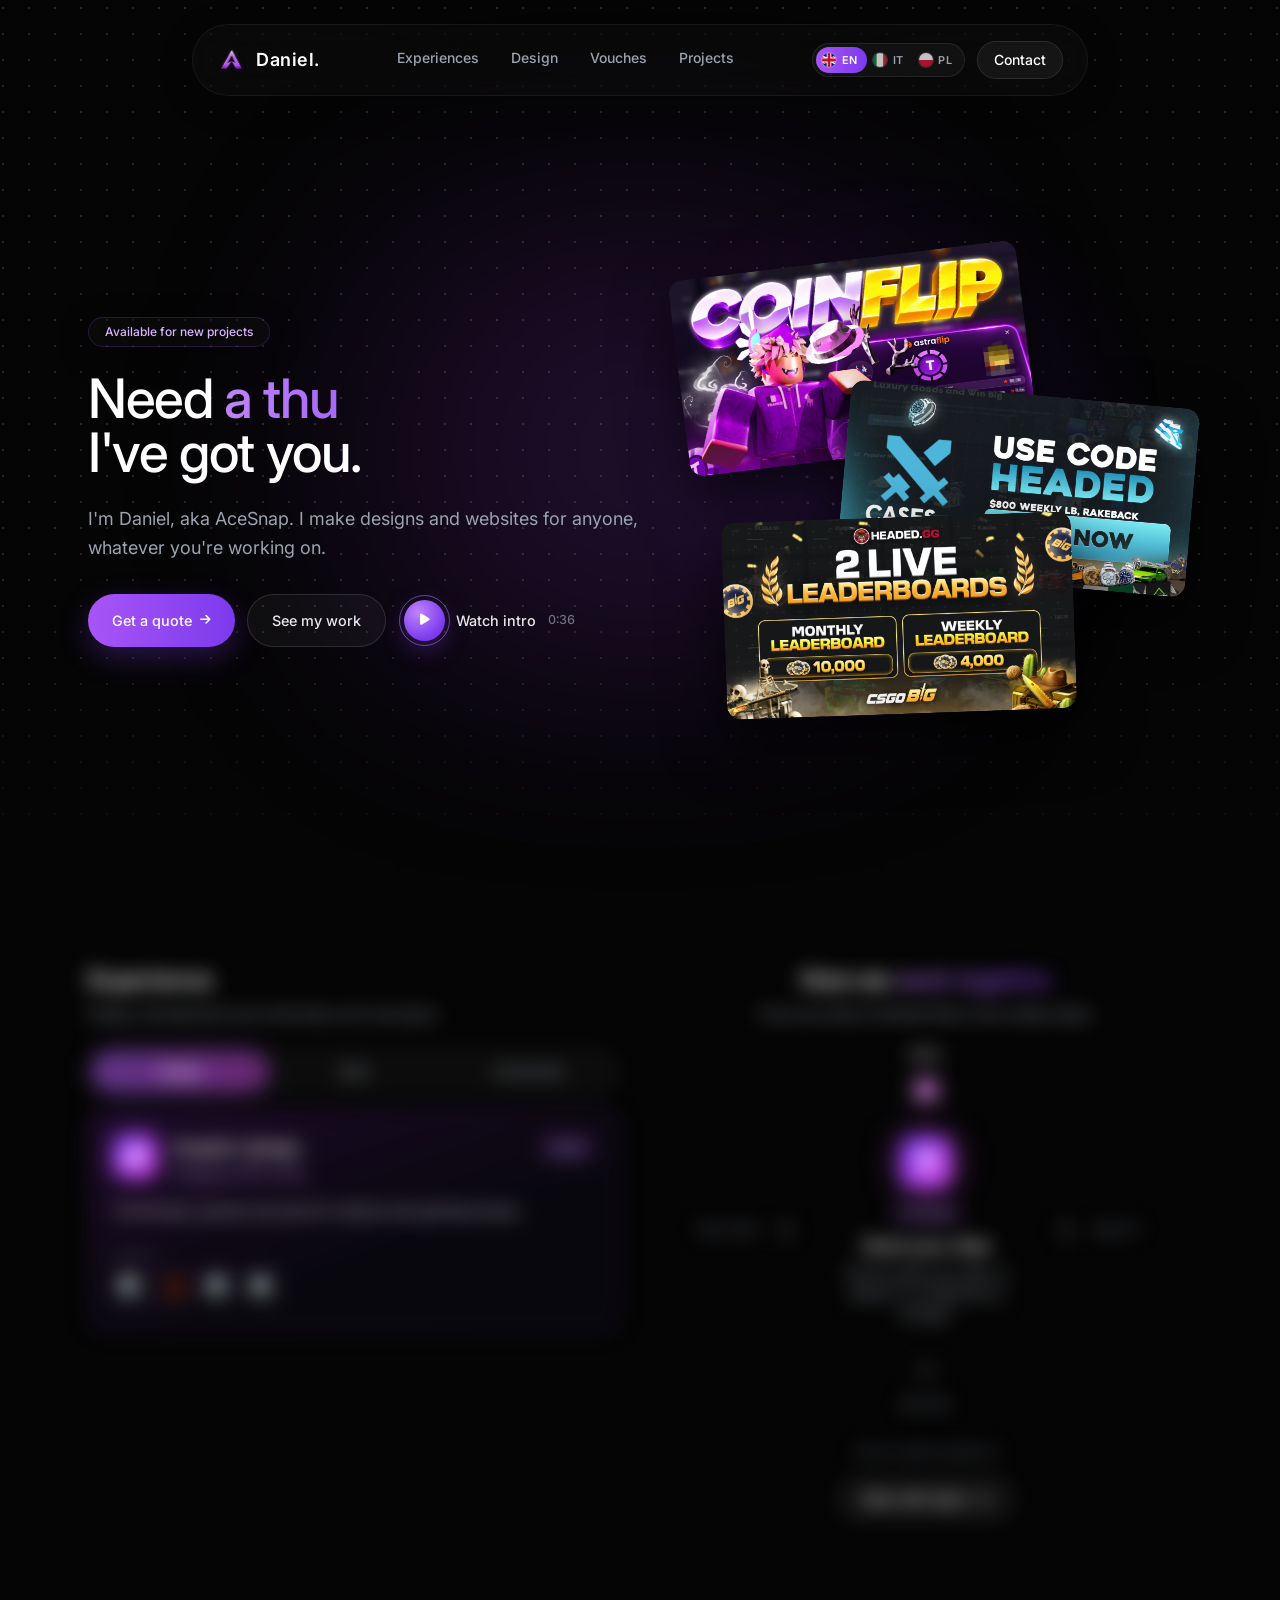
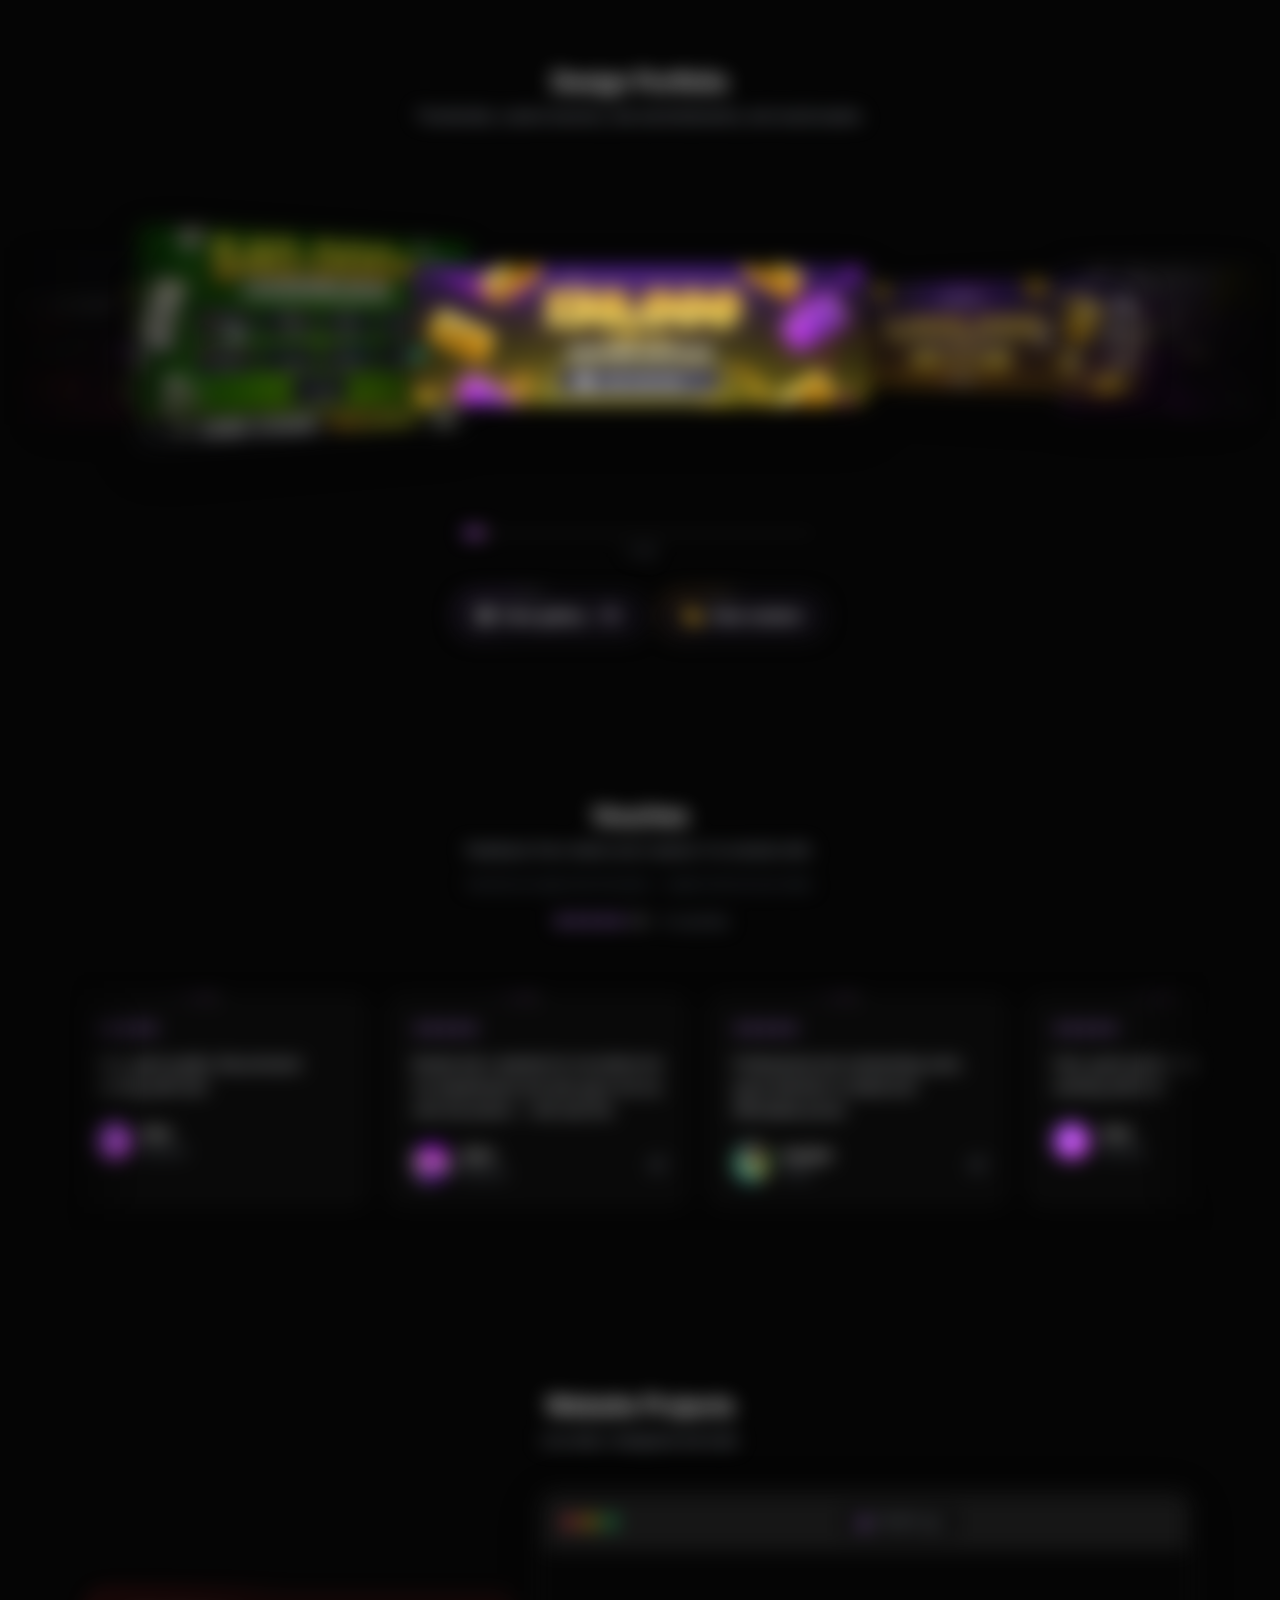
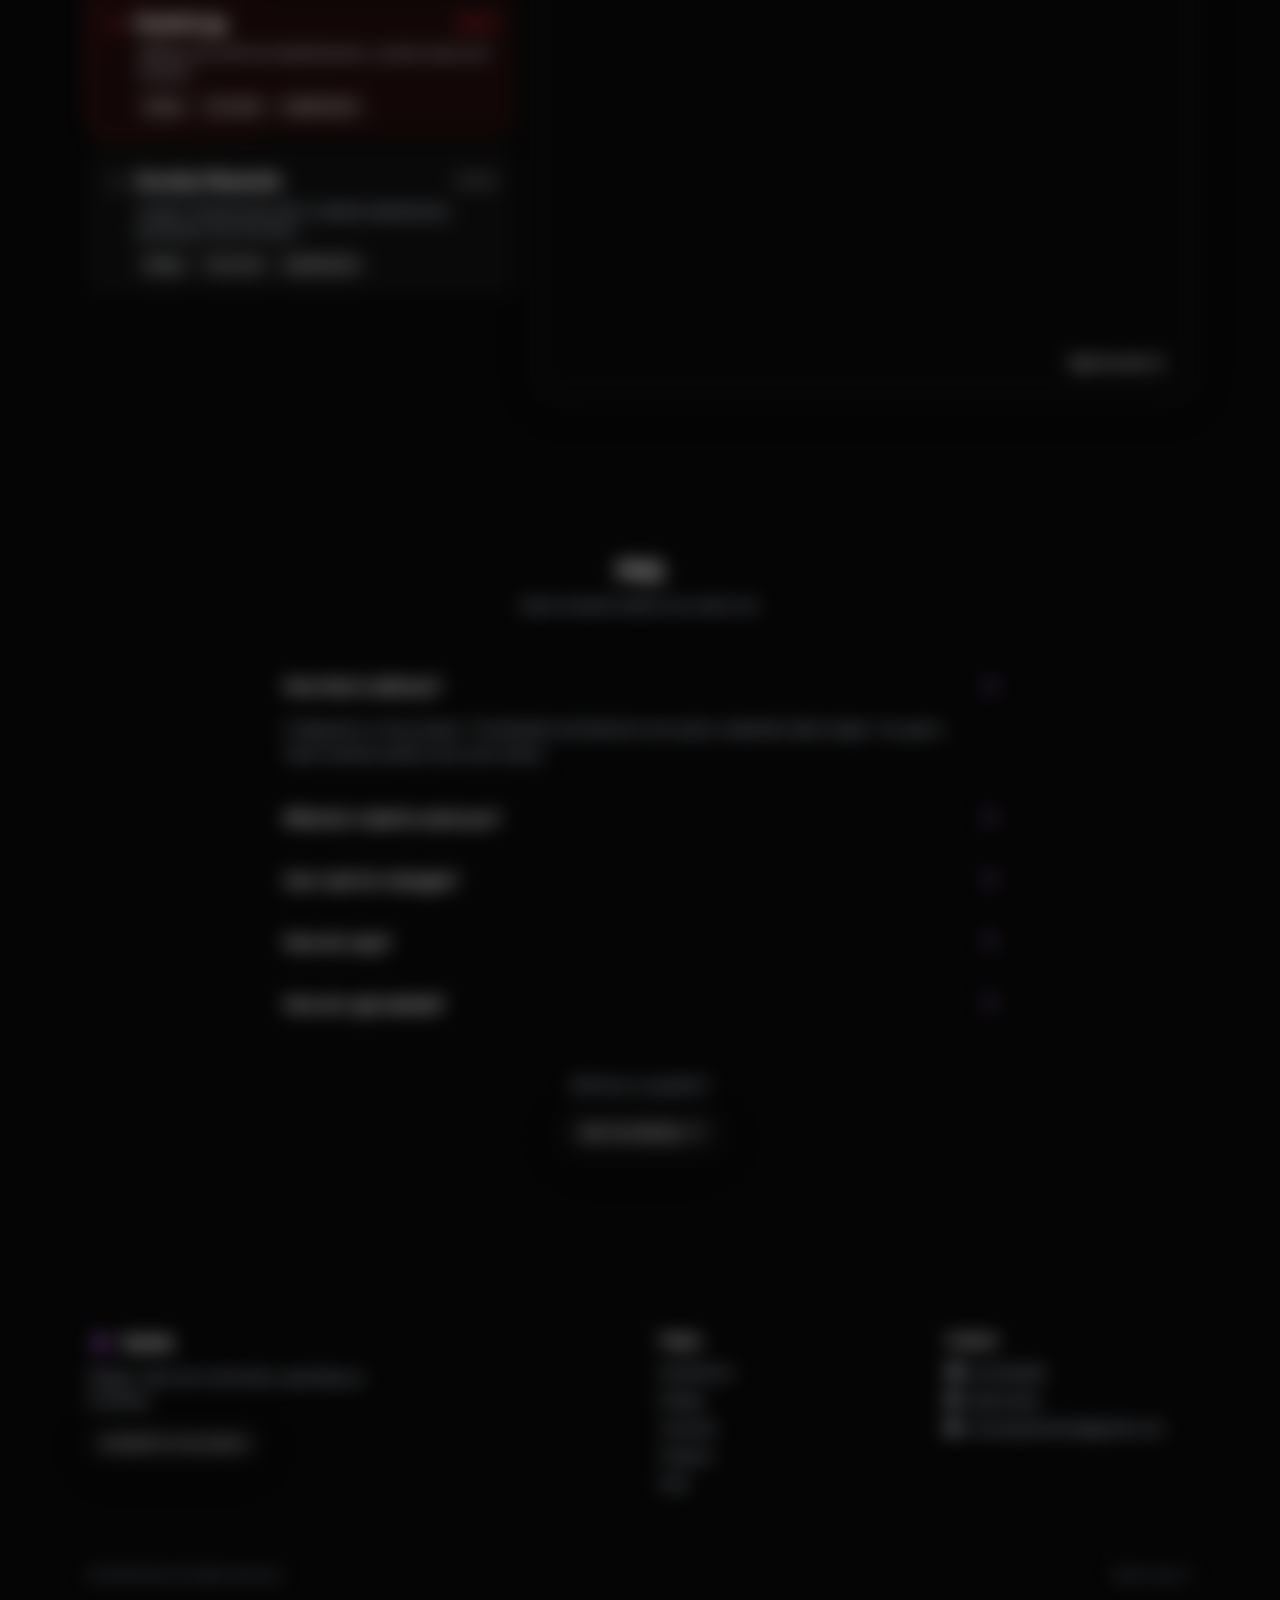
==== commit bc301784: "Make website previews non-interactive on touch devices Co-Authored-By: Claude Opus 5.5 <noreply@anth" ====
--- a/index.html
+++ b/index.html
@@ -886,6 +886,7 @@
   transition: opacity .5s ease;
 }
 .web-preview-frame iframe.active { opacity: 1; }
+.web-preview-shield { position: absolute; inset: 0; z-index: 5; background: transparent; touch-action: pan-y; -webkit-user-select: none; user-select: none; -webkit-touch-callout: none; }
 @media (max-width: 1023px) {
   .web-preview-frame { height: 280px; }
   .web-preview-frame iframe { height: calc(280px / var(--ws, .5)); }
@@ -1251,8 +1252,9 @@
                     </div>
                 </div>
                 <div class="web-preview-frame" id="webFrame">
-                    <iframe src="https://headed.gg" title="Headed.gg preview" class="active" tabindex="-1" loading="lazy"></iframe>
-                    <iframe src="https://scooby-rewards.vercel.app" title="Scooby Rewards preview" tabindex="-1" loading="lazy"></iframe>
+                    <iframe src="https://headed.gg" title="Headed.gg preview" scrolling="no" inert aria-hidden="true" class="active" tabindex="-1" loading="lazy"></iframe>
+                    <iframe src="https://scooby-rewards.vercel.app" title="Scooby Rewards preview" scrolling="no" inert aria-hidden="true" tabindex="-1" loading="lazy"></iframe>
+                    <div class="web-preview-shield" aria-hidden="true"></div>
                     <a id="webOpen" href="https://headed.gg" target="_blank" rel="noopener noreferrer" class="absolute right-3 bottom-3 z-10 text-xs font-medium text-white bg-black/60 backdrop-blur-md border border-white/10 hover:border-purple-400/50 px-3 py-1.5 rounded-full transition-colors"><span data-i18n="web.open">Open live site</span> <i class="fa-solid fa-arrow-up-right-from-square text-[10px] ml-1"></i></a>
                 </div>
             </div>
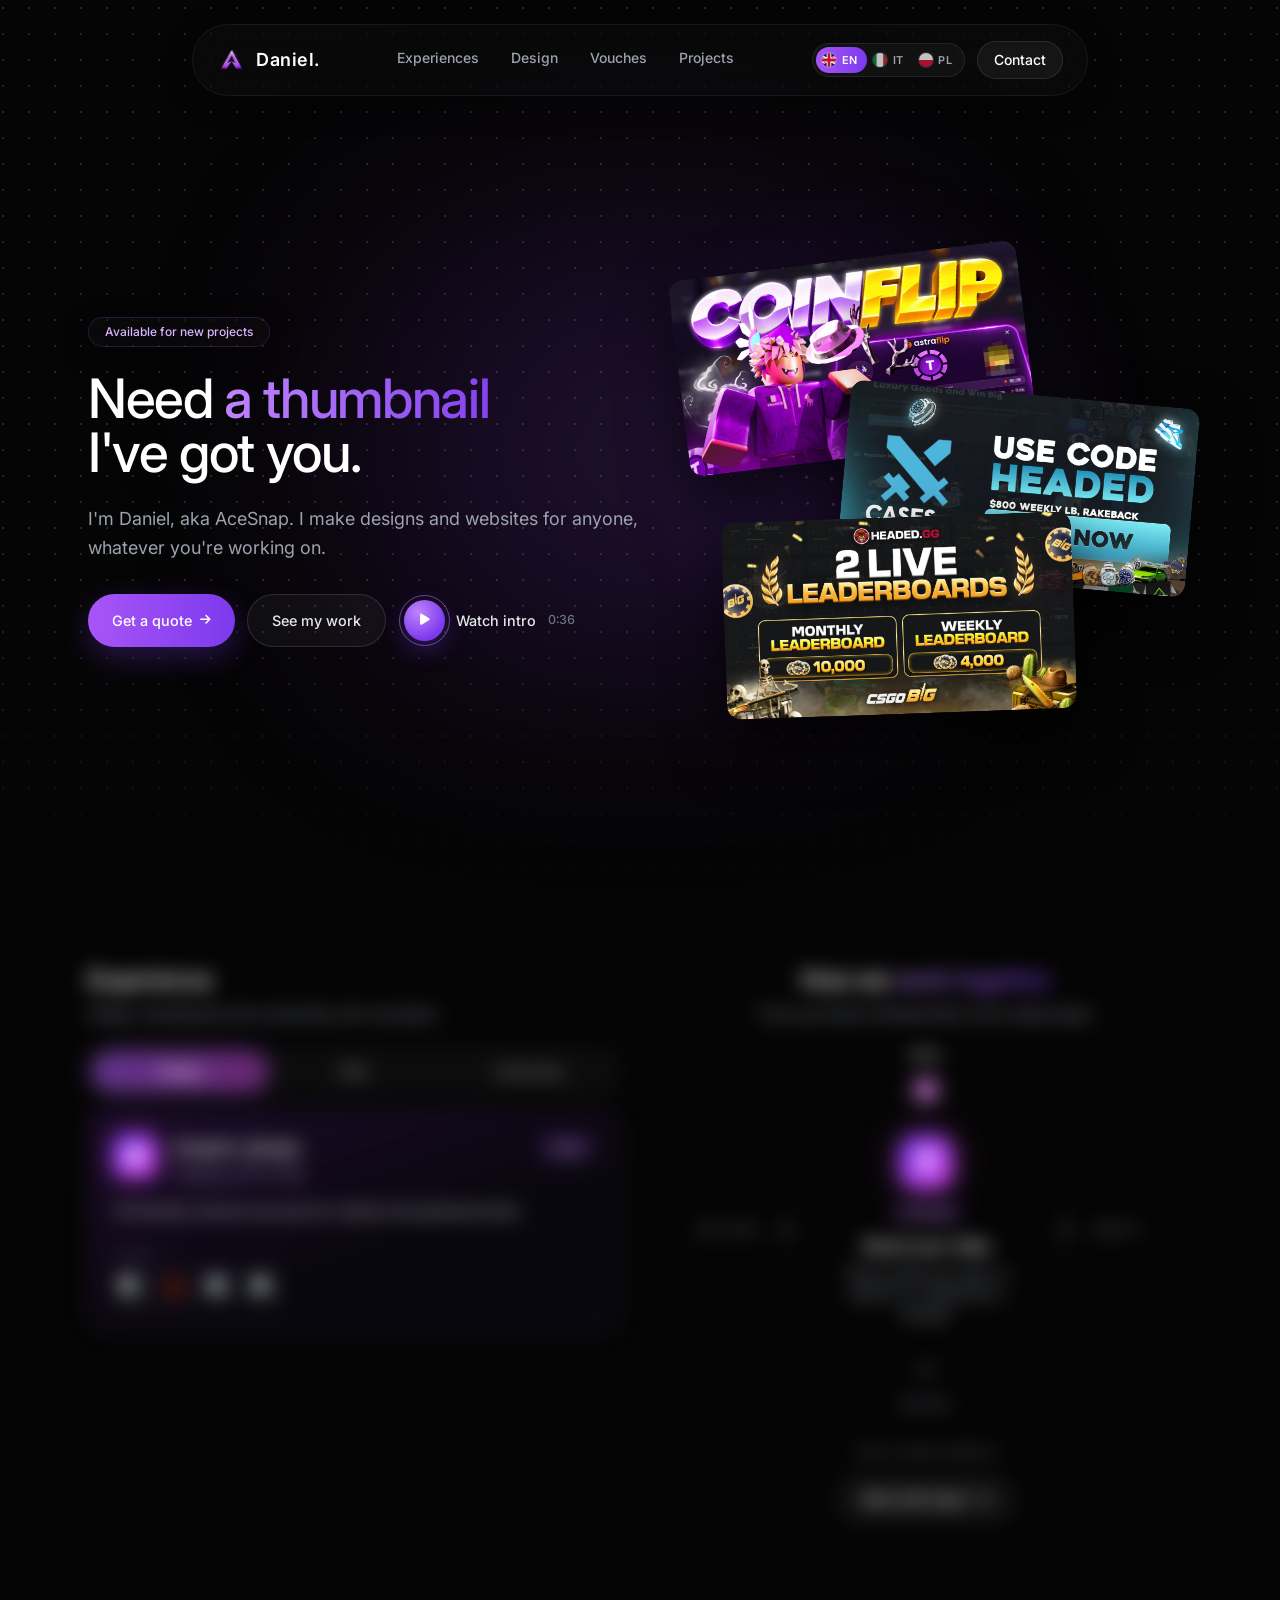
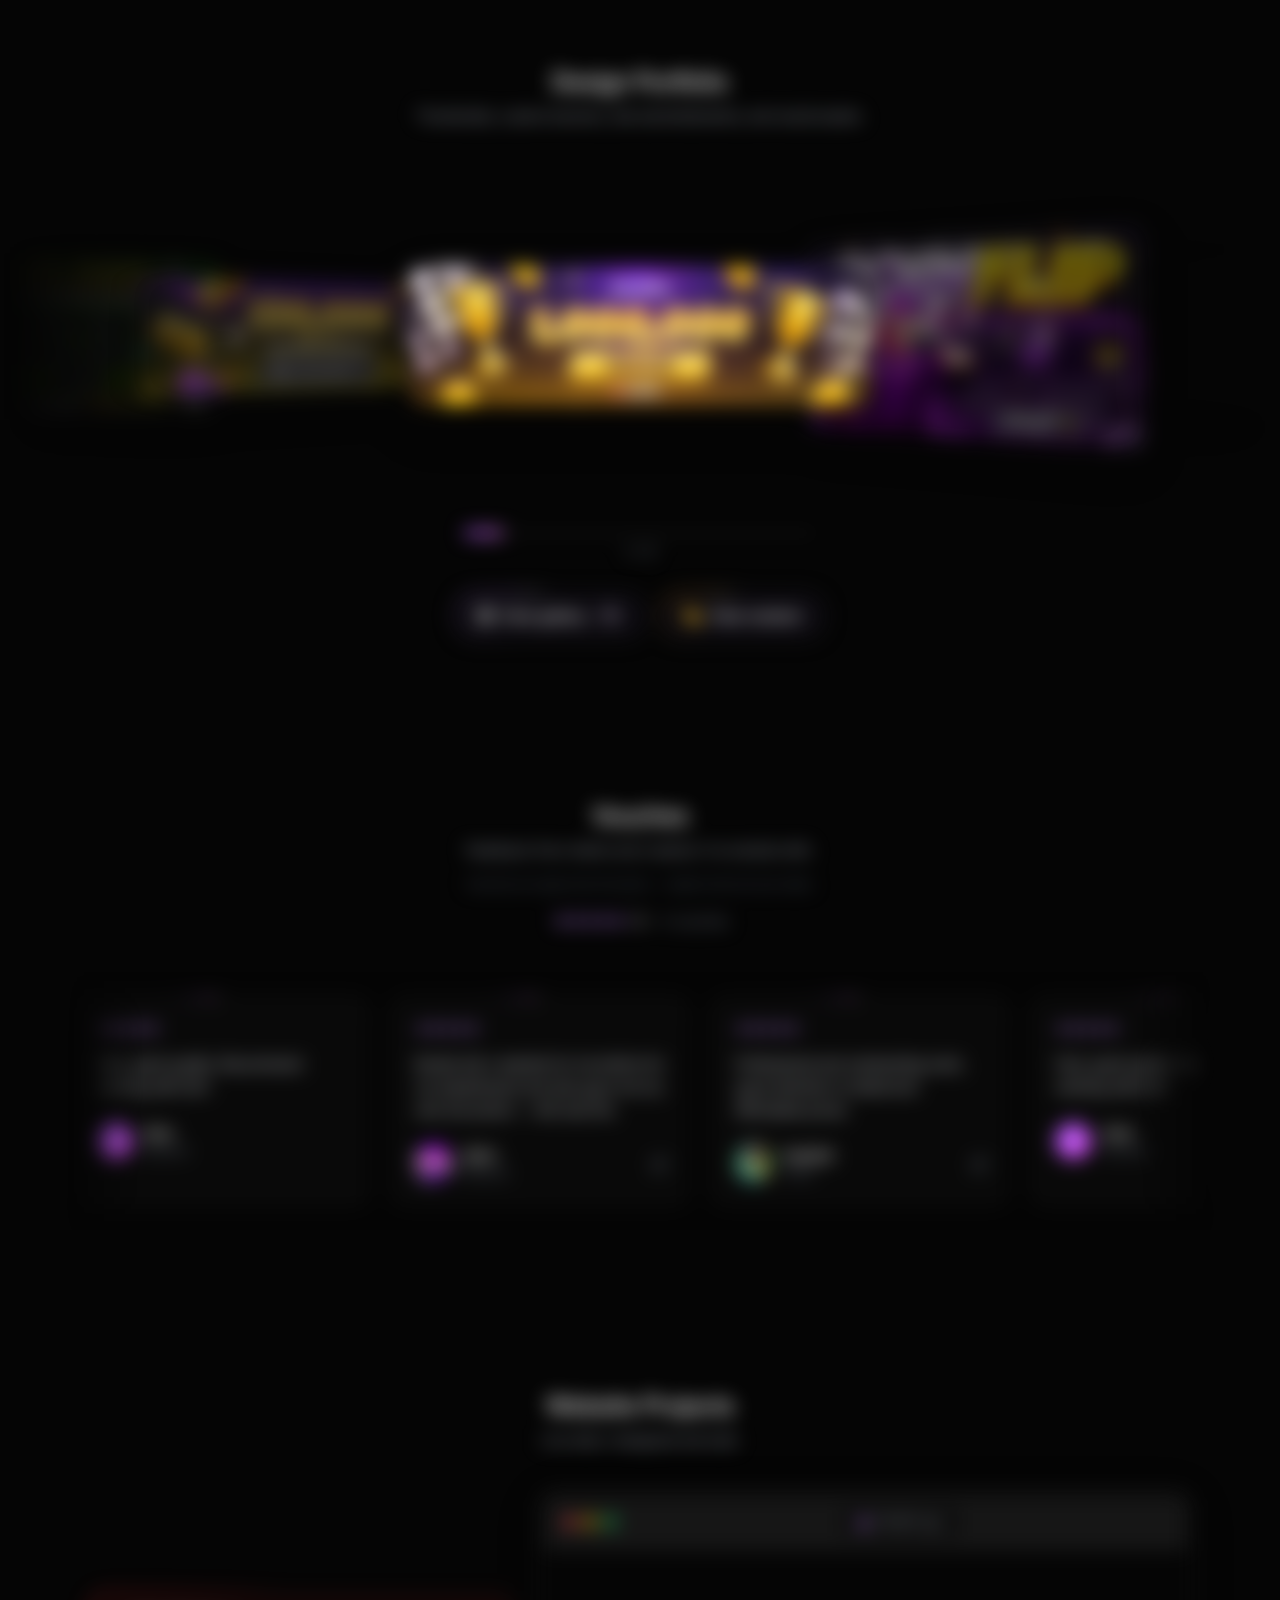
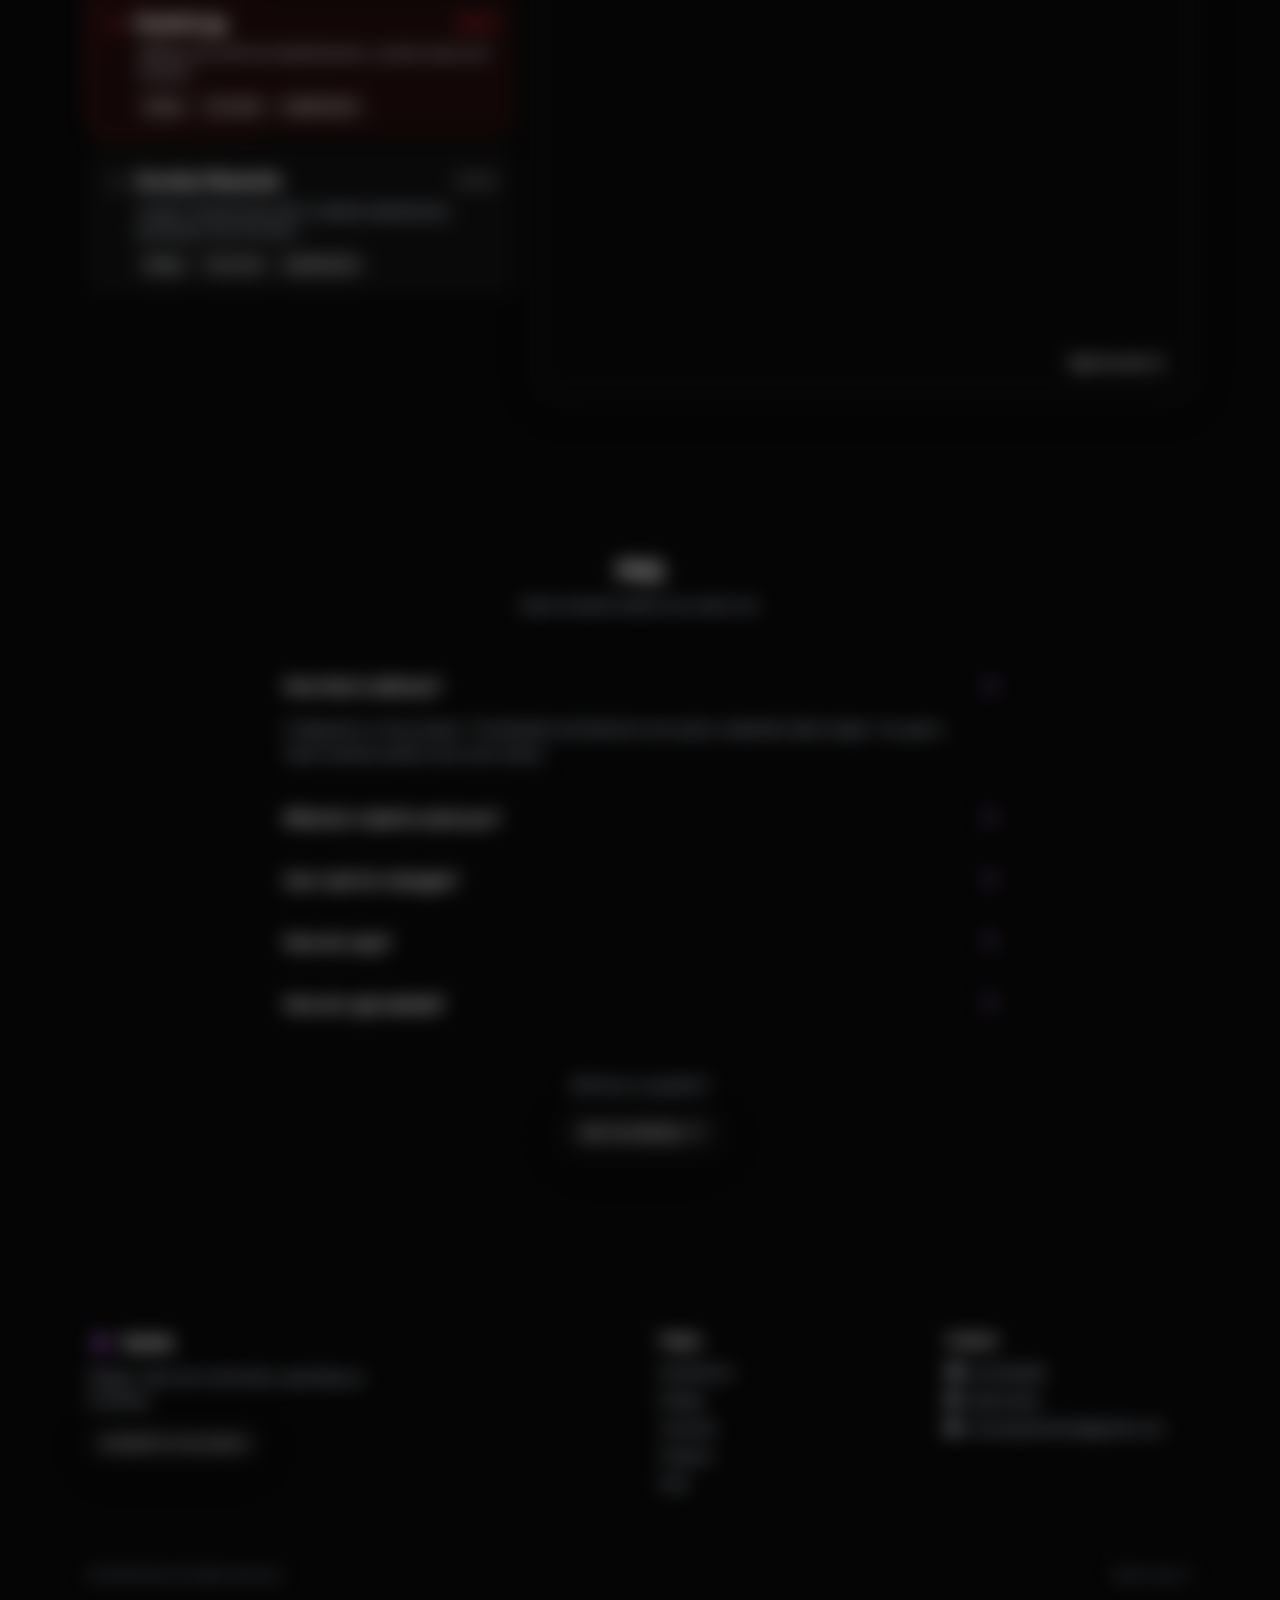
==== commit 5457afaa: "Show site screenshots instead of live previews on phones Co-Authored-By: Claude Opus 5.5 <noreply@an" ====
--- a/index.html
+++ b/index.html
@@ -886,6 +886,11 @@
   transition: opacity .5s ease;
 }
 .web-preview-frame iframe.active { opacity: 1; }
+.web-shot { position: absolute; inset: 0; width: 100%; height: 100%; object-fit: cover; object-position: top center; opacity: 0; transition: opacity .5s ease; pointer-events: none; }
+.web-shot.active { opacity: 1; }
+.web-preview-frame iframe { display: none; }
+.web-preview-frame.live iframe { display: block; }
+.web-preview-frame.live .web-shot { display: none; }
 .web-preview-shield { position: absolute; inset: 0; z-index: 5; background: transparent; touch-action: pan-y; -webkit-user-select: none; user-select: none; -webkit-touch-callout: none; }
 @media (max-width: 1023px) {
   .web-preview-frame { height: 280px; }
@@ -1252,8 +1257,10 @@
                     </div>
                 </div>
                 <div class="web-preview-frame" id="webFrame">
-                    <iframe src="https://headed.gg" title="Headed.gg preview" scrolling="no" inert aria-hidden="true" class="active" tabindex="-1" loading="lazy"></iframe>
-                    <iframe src="https://scooby-rewards.vercel.app" title="Scooby Rewards preview" scrolling="no" inert aria-hidden="true" tabindex="-1" loading="lazy"></iframe>
+                    <img class="web-shot active" src="img/site-headed.webp" alt="Headed.gg homepage" width="960" height="877" loading="lazy" decoding="async">
+                    <img class="web-shot" src="img/site-scooby.webp" alt="Scooby Rewards homepage" width="960" height="877" loading="lazy" decoding="async">
+                    <iframe data-src="https://headed.gg" title="Headed.gg preview" scrolling="no" inert aria-hidden="true" class="active" tabindex="-1" loading="lazy"></iframe>
+                    <iframe data-src="https://scooby-rewards.vercel.app" title="Scooby Rewards preview" scrolling="no" inert aria-hidden="true" tabindex="-1" loading="lazy"></iframe>
                     <div class="web-preview-shield" aria-hidden="true"></div>
                     <a id="webOpen" href="https://headed.gg" target="_blank" rel="noopener noreferrer" class="absolute right-3 bottom-3 z-10 text-xs font-medium text-white bg-black/60 backdrop-blur-md border border-white/10 hover:border-purple-400/50 px-3 py-1.5 rounded-full transition-colors"><span data-i18n="web.open">Open live site</span> <i class="fa-solid fa-arrow-up-right-from-square text-[10px] ml-1"></i></a>
                 </div>
@@ -2193,6 +2200,11 @@
   const frame = document.getElementById('webFrame');
   if (!items.length || !frame) return;
   const frames = [...frame.querySelectorAll('iframe')];
+  const shots = [...frame.querySelectorAll('.web-shot')];
+  if (window.matchMedia('(hover: hover) and (pointer: fine) and (min-width: 1024px)').matches) {
+    frames.forEach(f => { f.src = f.dataset.src; });
+    frame.classList.add('live');
+  }
   const url = document.getElementById('webUrl');
   const open = document.getElementById('webOpen');
   const sites = [
@@ -2210,6 +2222,7 @@
     active = i;
     items.forEach((it, k) => { it.classList.toggle('active', k === i); it.setAttribute('aria-pressed', k === i ? 'true' : 'false'); });
     frames.forEach((f, k) => f.classList.toggle('active', k === i));
+    shots.forEach((f, k) => f.classList.toggle('active', k === i));
     url.textContent = sites[i].url;
     open.href = sites[i].href;
   }
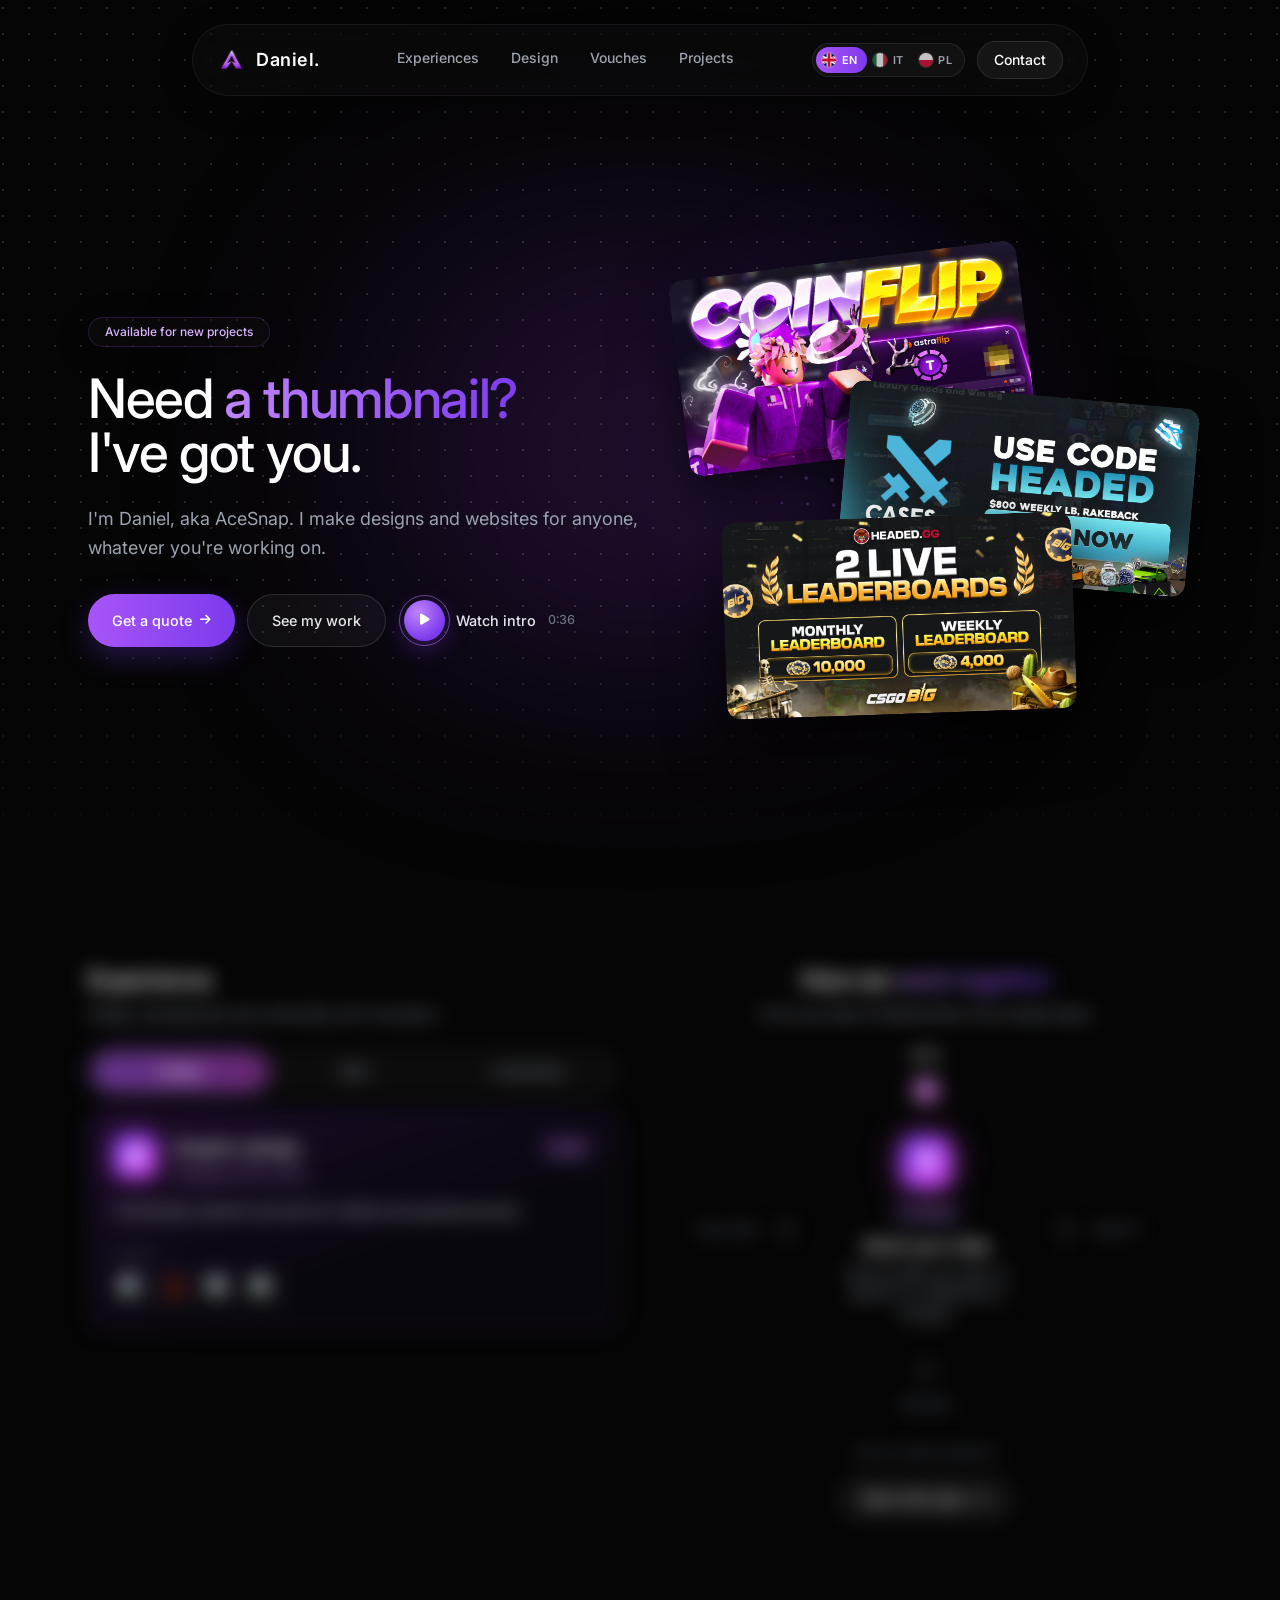
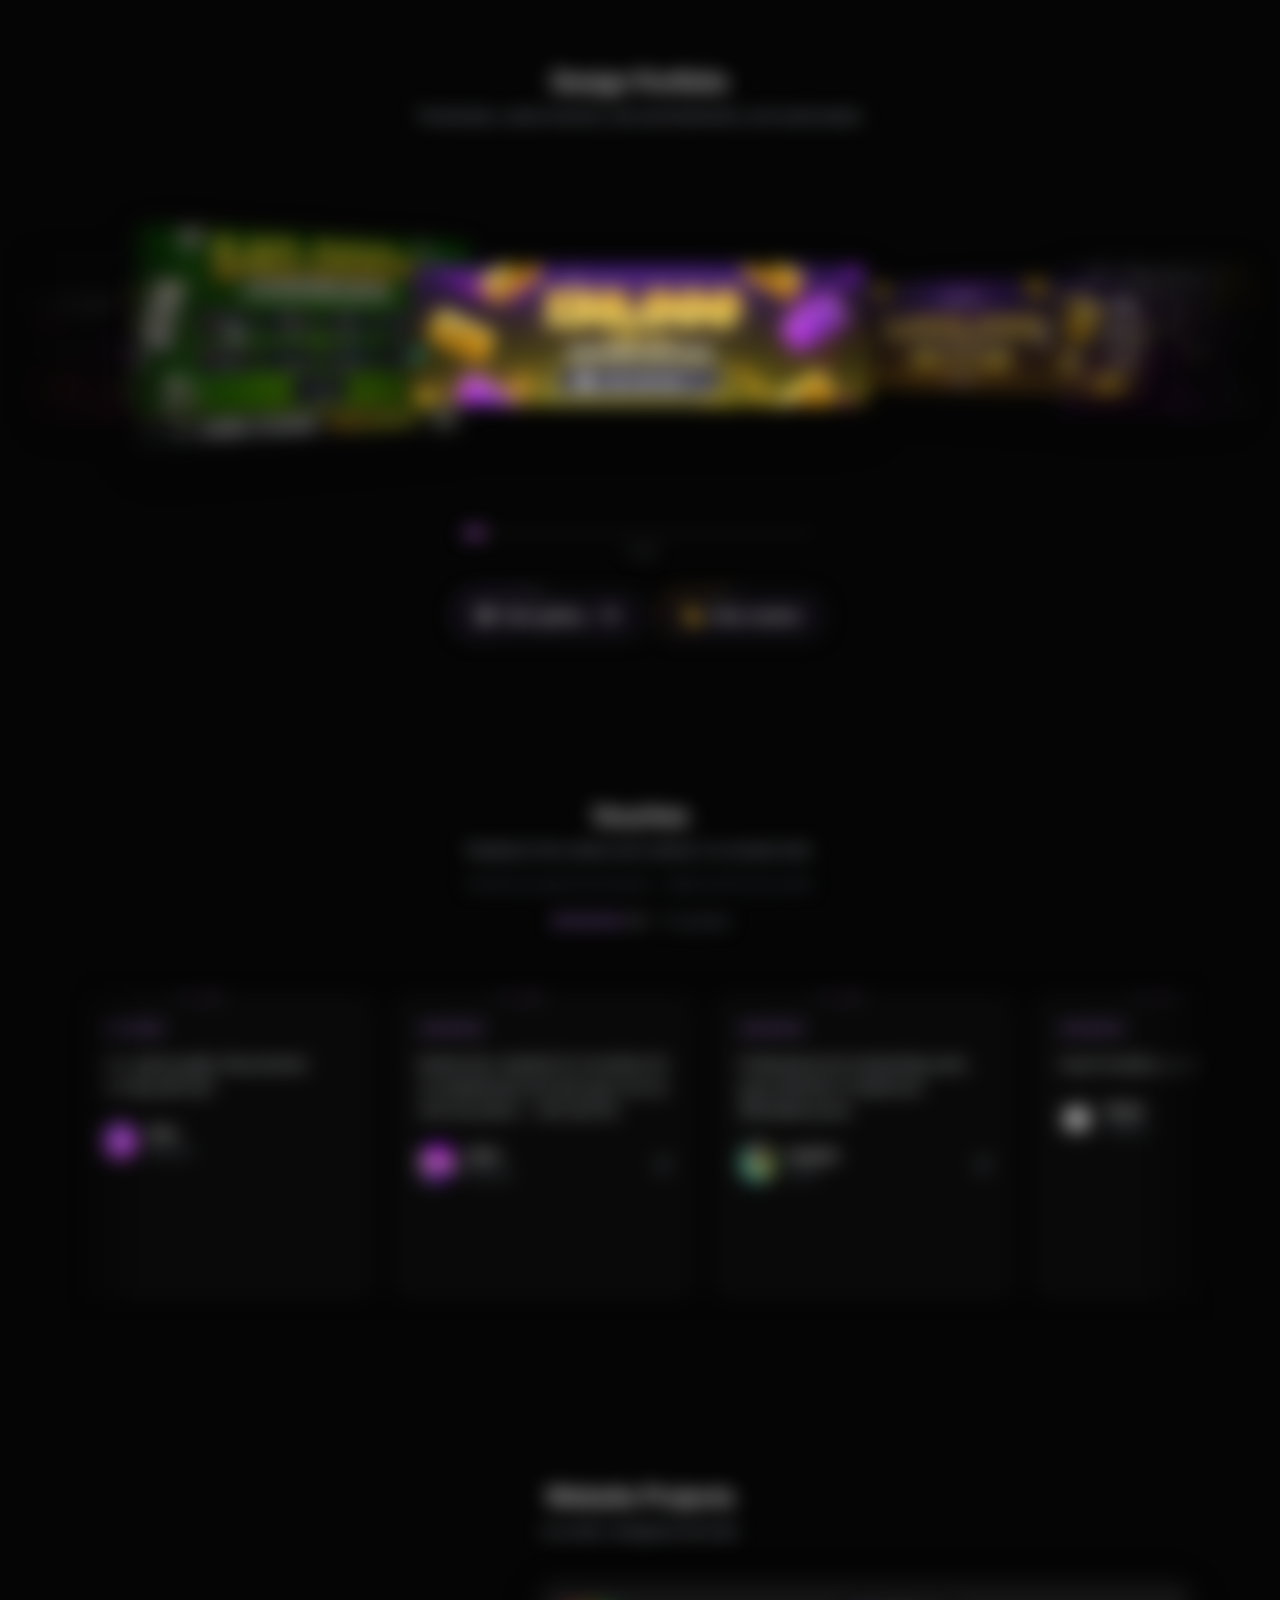
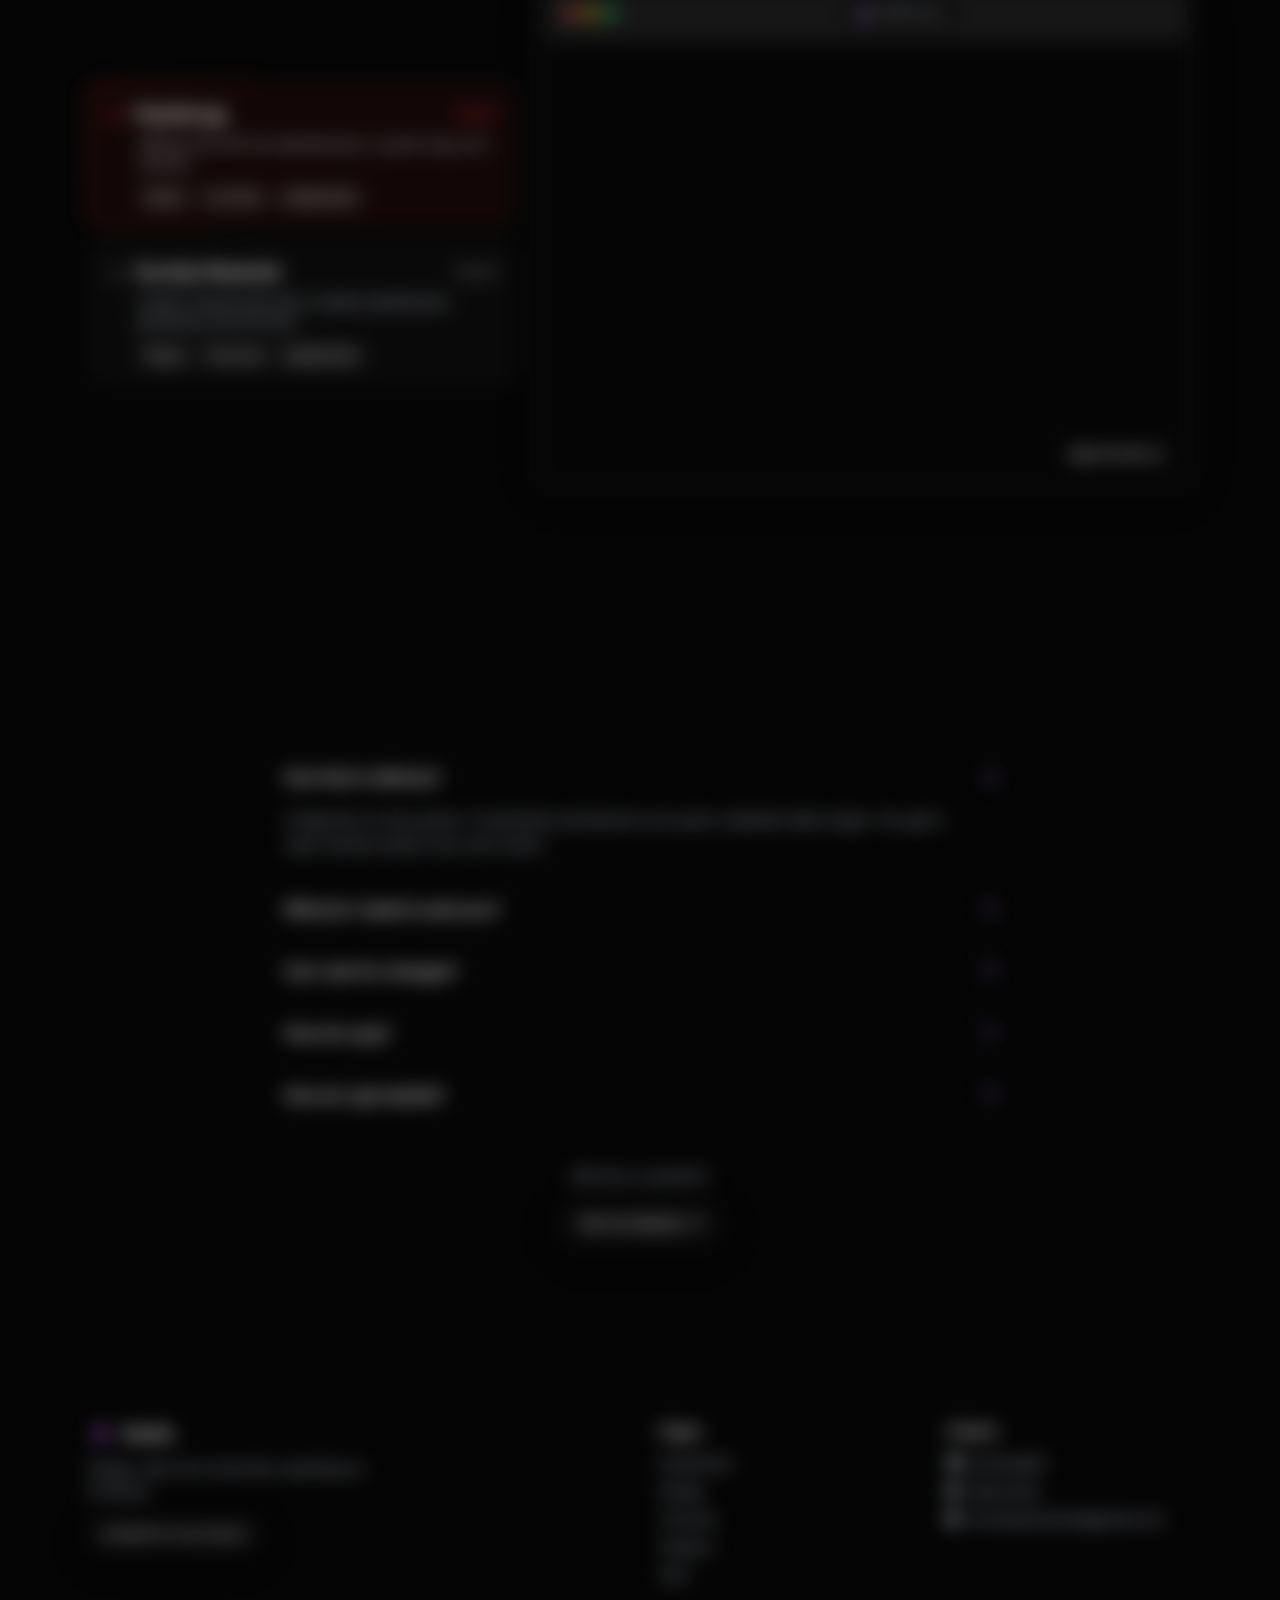
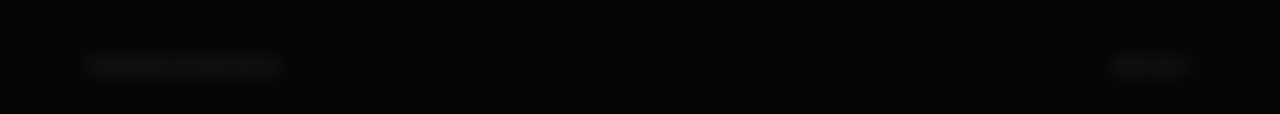
==== commit 2bc57eda: "Add eight Discord vouches with avatars Co-Authored-By: Claude Opus 5.5 <noreply@anthropic.com>" ====
--- a/index.html
+++ b/index.html
@@ -2265,6 +2265,70 @@
     rating: 5,
     avatar: "./vouches/headedlogo.webp",
     link: "https://kick.com/headedd"
+  },
+  {
+    name: "Bryan",
+    role: "Winovo",
+    quote: "Vouch AceSnap, good works.",
+    rating: 5,
+    avatar: "./vouches/bryan.webp",
+    link: "https://winovo.io"
+  },
+  {
+    name: "Middlemoon",
+    role: "Discord",
+    quote: "Helped me when I was scammed, gave me an amazing discount and did amazing work. 100% would recommend.",
+    rating: 5,
+    avatar: "./vouches/middlemoon.webp",
+    link: ""
+  },
+  {
+    name: "Jaden",
+    role: "Discord",
+    quote: "Fast speed, good quality, def recommend.",
+    rating: 5,
+    avatar: "./vouches/jaden.webp",
+    link: ""
+  },
+  {
+    name: "Kreek",
+    role: "Discord",
+    quote: "Vouch for AceSnap, amazing design 10/10.",
+    rating: 5,
+    avatar: "./vouches/kreek.webp",
+    link: ""
+  },
+  {
+    name: "Panda",
+    role: "Discord",
+    quote: "Getting some thumbnails from AceSnap, probably long term I hope! Does a good job and gets done what I need quickly. His price is good and he doesn't bother you to pay 10x a day like some others. Def gonna be working together more!",
+    rating: 5,
+    avatar: "./vouches/panda.webp",
+    link: ""
+  },
+  {
+    name: "deco!",
+    role: "Discord",
+    quote: "Another 10/10 thumbnail, was fast and the thumbnail looked amazing. Highly recommended.",
+    rating: 5,
+    avatar: "./vouches/deco.webp",
+    link: ""
+  },
+  {
+    name: "Executed",
+    role: "Discord",
+    quote: "Vouch AceSnap with thumbnails.",
+    rating: 5,
+    avatar: "./vouches/executed.webp",
+    link: ""
+  },
+  {
+    name: "Ruin",
+    role: "Discord",
+    quote: "Review for my beloved AceSnap. Not only did he do my giveaway banners but also some of my stream ones. His prices are very cheap for such good quality, make sure to hit my man up!",
+    rating: 5,
+    avatar: "./vouches/ruin.webp",
+    link: ""
   }
 ];
 
